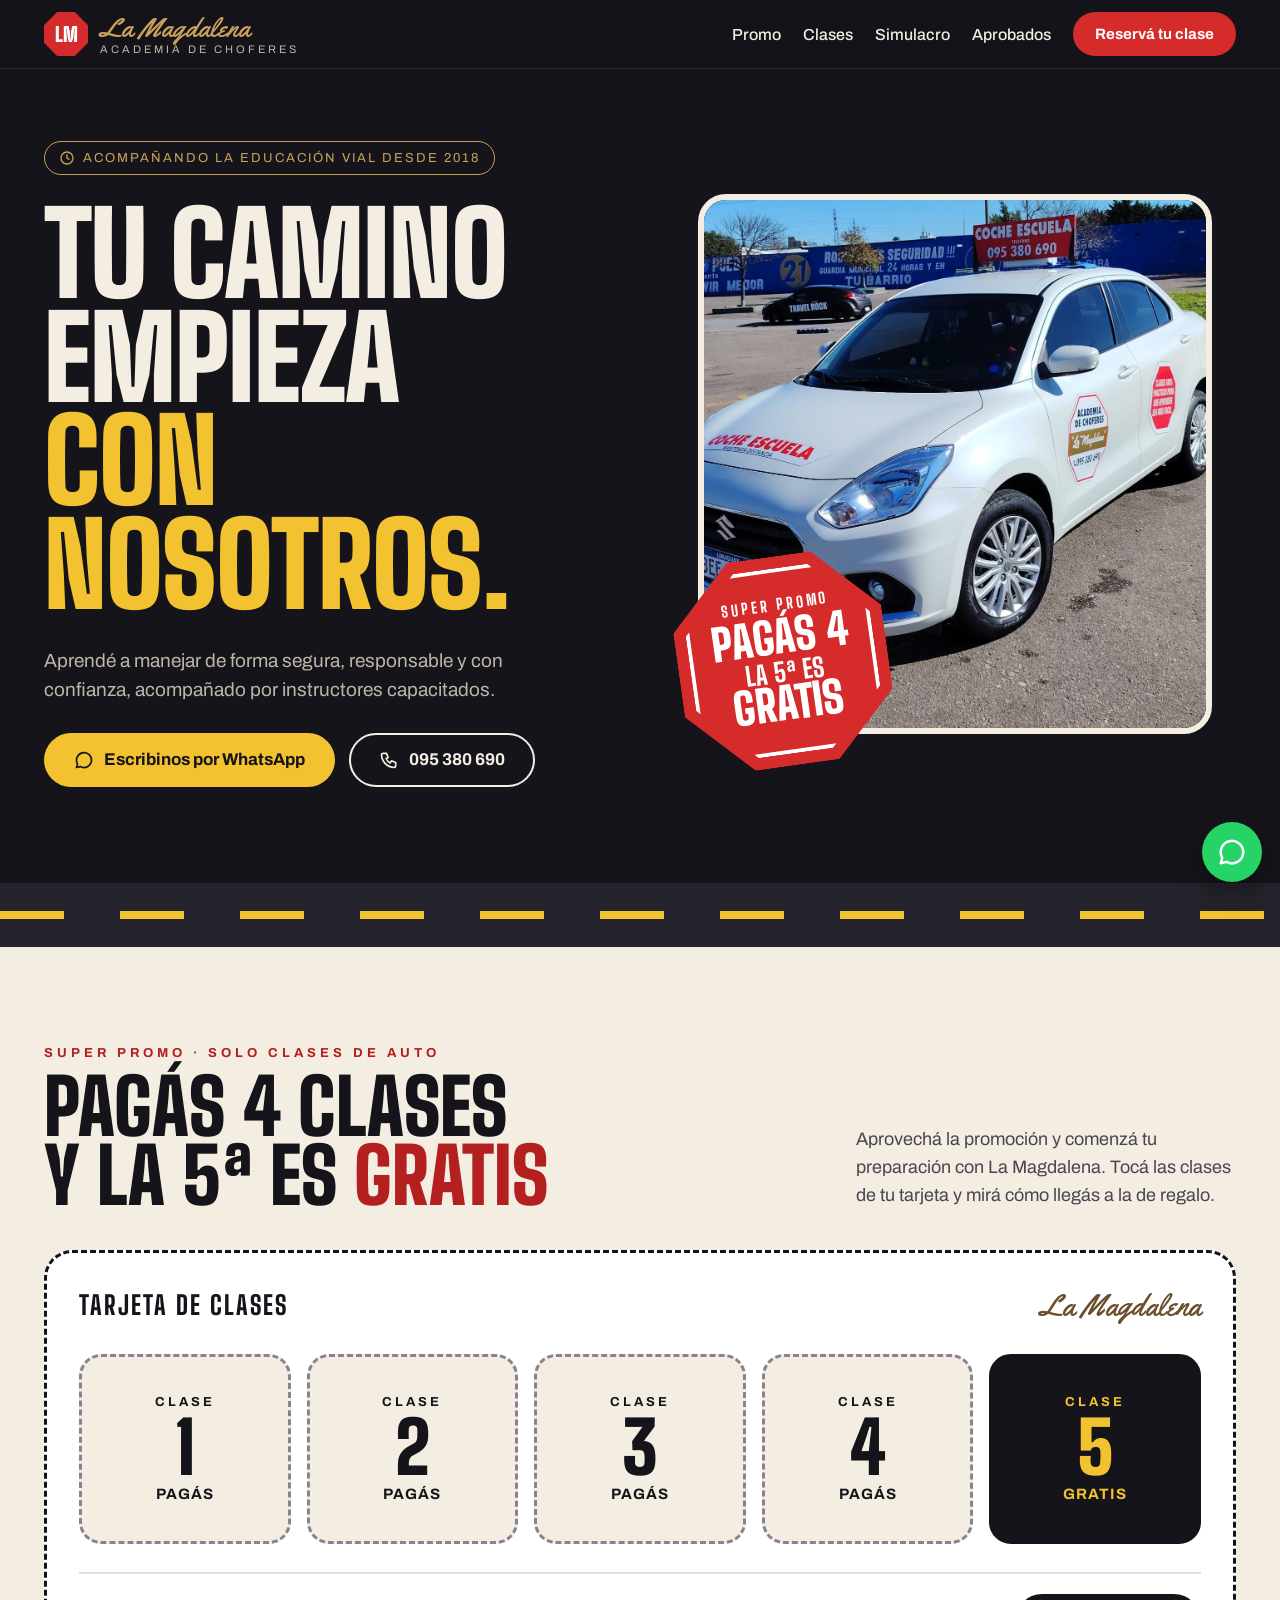
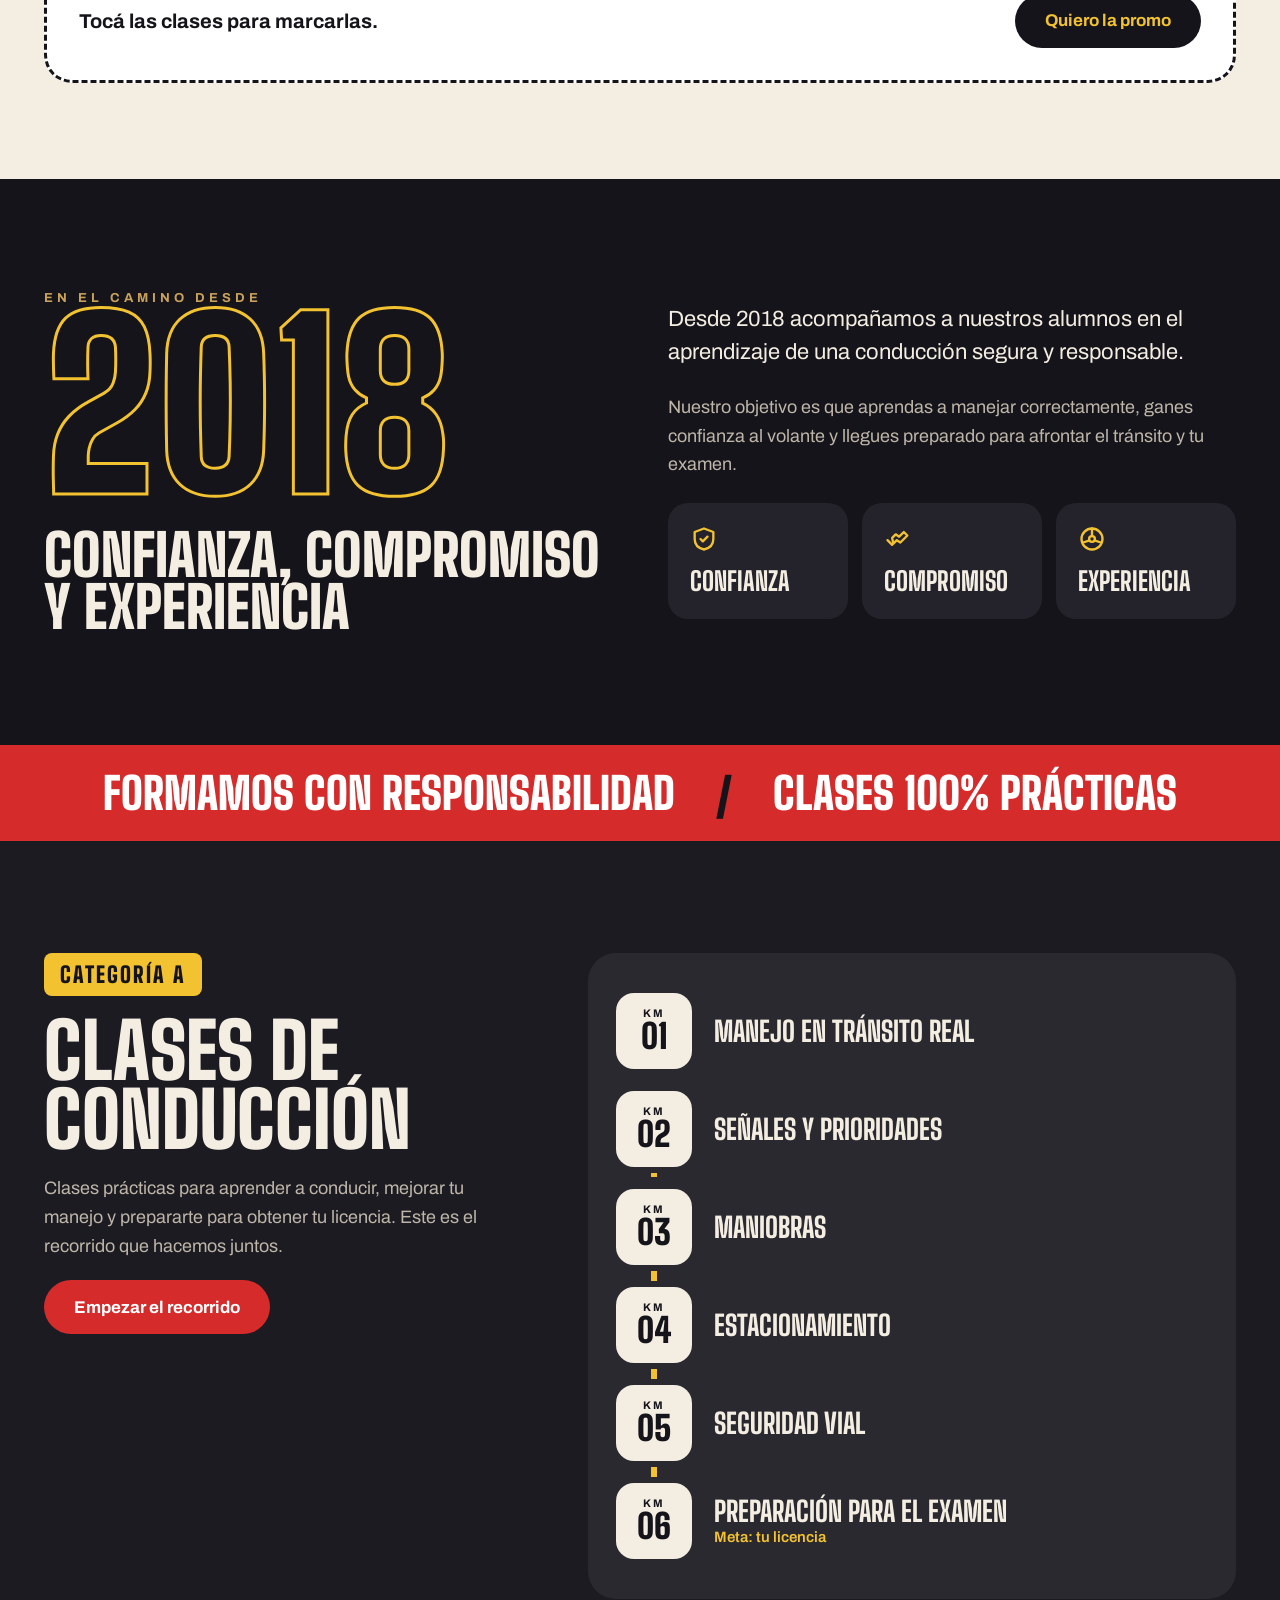
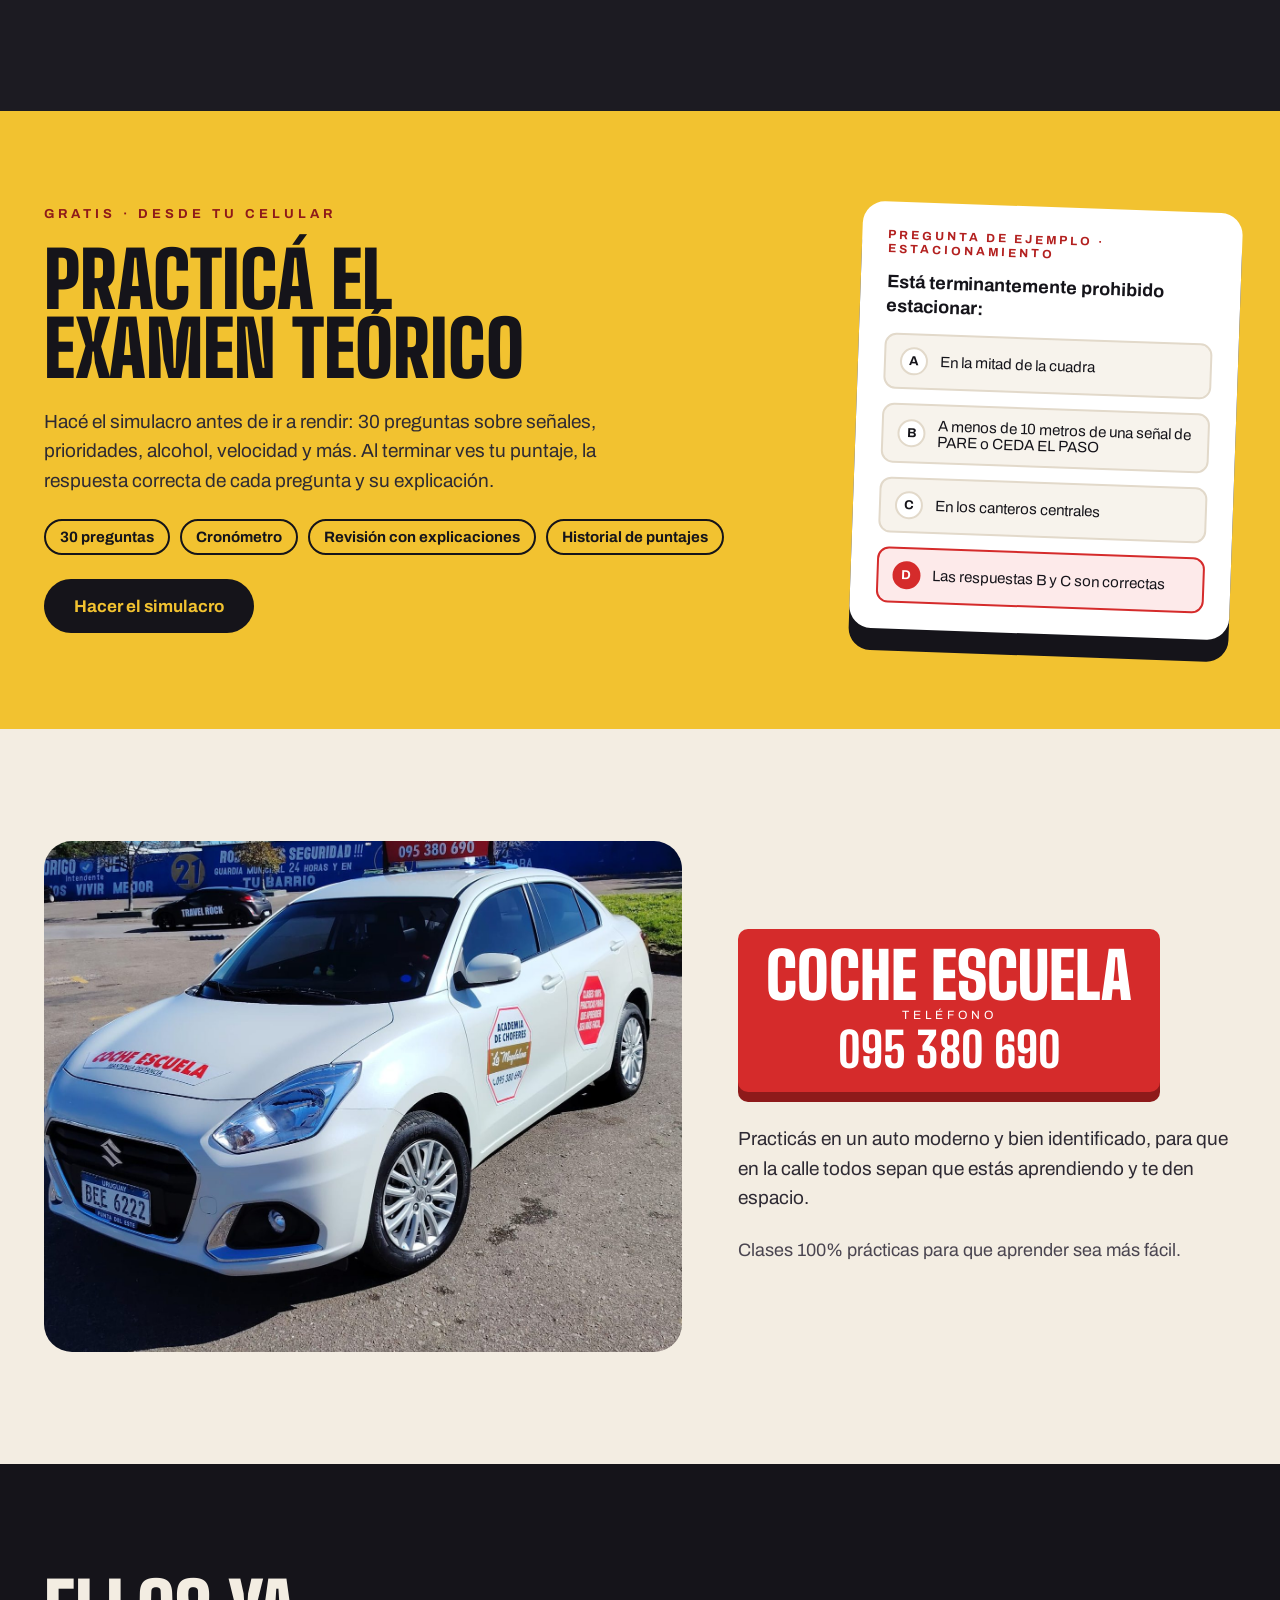
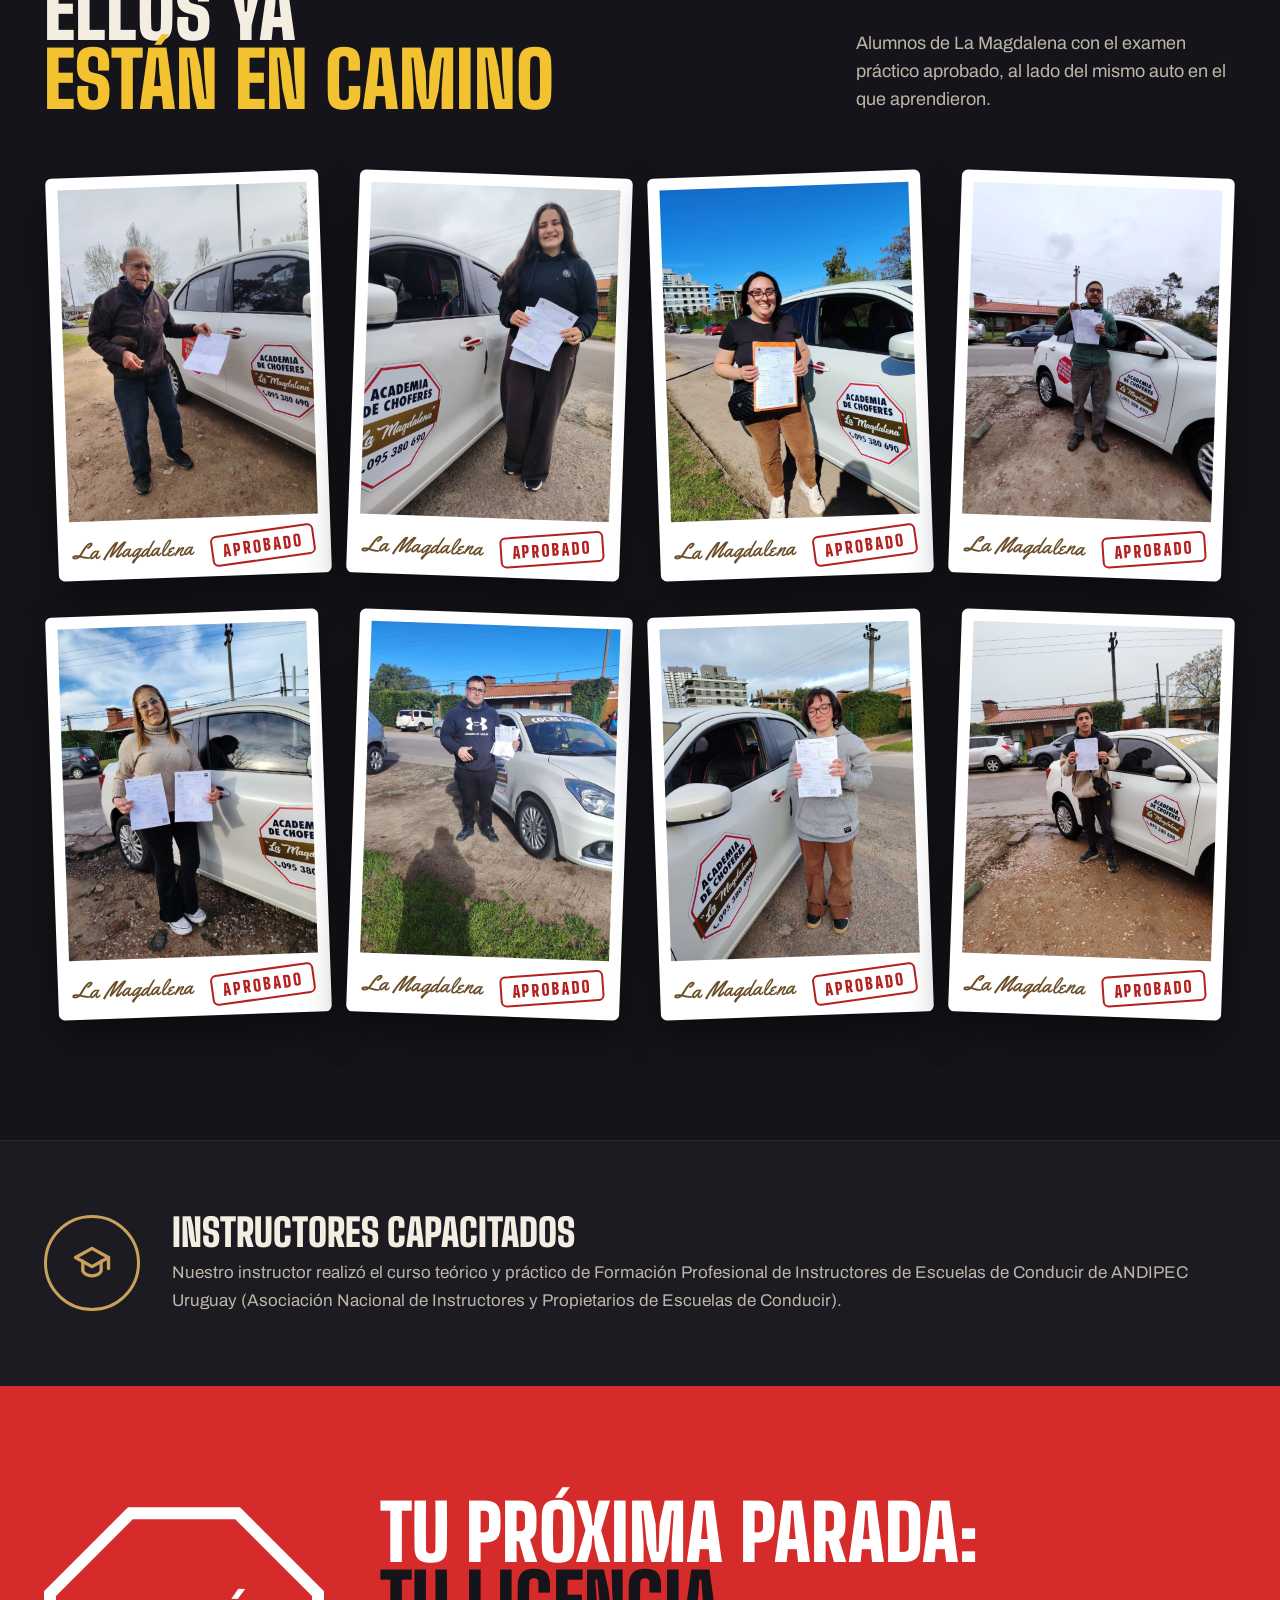
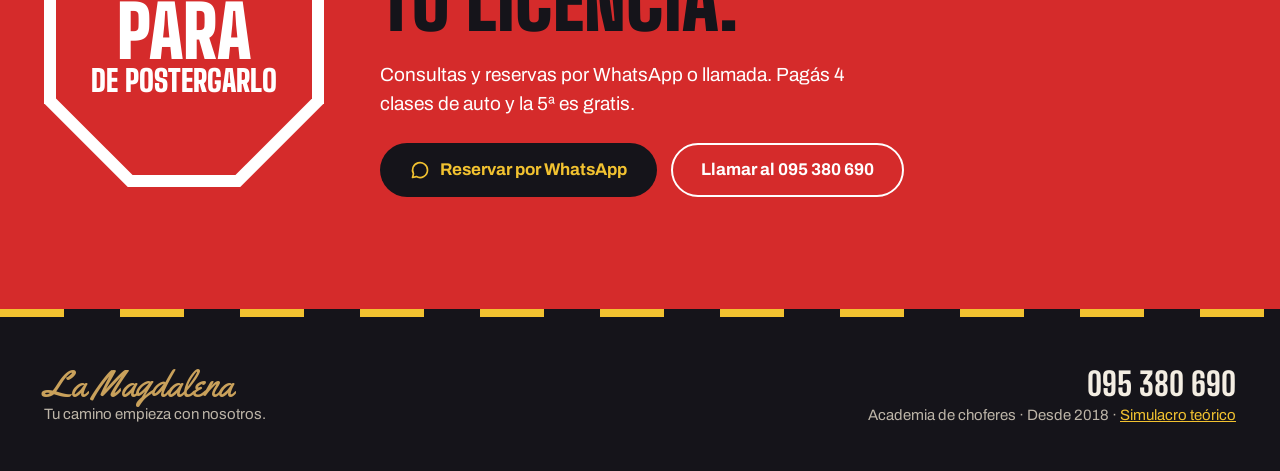
==== index.html @ 5e535779 "Add files via upload" ====
<!DOCTYPE html>
<html lang="es">
<head>
<meta charset="UTF-8">
<meta name="viewport" content="width=device-width, initial-scale=1.0">
<title>La Magdalena · Academia de Choferes | Tu camino empieza con nosotros</title>
<meta name="description" content="Academia de Choferes La Magdalena. Clases de conducción Categoría A desde 2018. Promo: pagás 4 clases y la 5ª es gratis. Simulacro de examen teórico gratis. Tel. 095 380 690.">
<link rel="icon" type="image/png" href="assets/images/icono.png">
<link rel="preconnect" href="https://fonts.googleapis.com">
<link rel="preconnect" href="https://fonts.gstatic.com" crossorigin>
<link href="https://fonts.googleapis.com/css2?family=Big+Shoulders+Display:wght@700;800;900&family=Archivo:wght@400;500;600;700&family=Yellowtail&display=swap" rel="stylesheet">
<link rel="stylesheet" href="styles.css">
</head>
<body>

<header class="nav">
  <div class="contenedor">
    <a href="#inicio" class="marca"><span class="octo">LM</span><span class="marca-texto"><span class="script">La Magdalena</span><small>Academia de choferes</small></span></a>
    <nav class="nav-links" aria-label="Principal">
      <a href="#promo">Promo</a>
      <a href="#clases">Clases</a>
      <a href="#simulacro">Simulacro</a>
      <a href="#aprobados">Aprobados</a>
      <a href="https://wa.me/59895380690" class="btn btn-rojo">Reservá tu clase</a>
    </nav>
  </div>
</header>

<main>
  <section id="inicio" class="hero">
    <div class="contenedor">
      <div class="hero-texto">
        <span class="pill"><svg width="16" height="16" viewBox="0 0 24 24" fill="none" stroke="currentColor" stroke-width="2" stroke-linecap="round" aria-hidden="true"><circle cx="12" cy="12" r="9"/><path d="M12 7v5l3 2"/></svg>Acompañando la educación vial desde 2018</span>
        <h1 class="display">Tu camino<br>empieza<br><span>con nosotros.</span></h1>
        <p>Aprendé a manejar de forma segura, responsable y con confianza, acompañado por instructores capacitados.</p>
        <div class="botones">
          <a href="https://wa.me/59895380690" class="btn btn-amarillo"><svg viewBox="0 0 24 24" fill="none" stroke="currentColor" stroke-width="2" stroke-linecap="round" stroke-linejoin="round" aria-hidden="true"><path d="M21 12a9 9 0 0 1-13.4 7.9L3 21l1.2-4.4A9 9 0 1 1 21 12z"/></svg>Escribinos por WhatsApp</a>
          <a href="tel:+59895380690" class="btn btn-borde"><svg viewBox="0 0 24 24" fill="none" stroke="currentColor" stroke-width="2" stroke-linecap="round" stroke-linejoin="round" aria-hidden="true"><path d="M5 4h4l2 5-2.5 1.5a11 11 0 0 0 5 5L15 13l5 2v4a2 2 0 0 1-2 2A16 16 0 0 1 3 6a2 2 0 0 1 2-2"/></svg>095 380 690</a>
        </div>
      </div>
      <div class="hero-foto">
        <img src="assets/images/coche-escuela.jpg" alt="Coche escuela de La Magdalena">
        <div class="sello-promo" aria-label="Super promo: pagás 4 clases y la 5ª es gratis"><div><span class="s1">Super promo</span><span class="s2">Pagás 4</span><span class="s3">la 5ª es</span><span class="s4">gratis</span></div></div>
      </div>
    </div>
    <div class="hero-ruta"><div class="ruta-linea"></div></div>
  </section>

  <section id="promo" class="promo">
    <div class="contenedor">
      <div class="cabecera">
        <div><span class="etiqueta">Super promo · solo clases de auto</span><h2 class="display">Pagás 4 clases<br>y la 5ª es <span>gratis</span></h2></div>
        <p>Aprovechá la promoción y comenzá tu preparación con La Magdalena. Tocá las clases de tu tarjeta y mirá cómo llegás a la de regalo.</p>
      </div>
      <div class="tarjeta-clases">
        <div class="tarjeta-top"><span class="t">Tarjeta de clases</span><span class="script">La Magdalena</span></div>
        <div class="slots">
          <button type="button" class="slot" data-n="1" aria-pressed="false" aria-label="Clase 1">
            <span class="check"><svg width="18" height="18" viewBox="0 0 24 24" fill="none" stroke="currentColor" stroke-width="3" stroke-linecap="round" stroke-linejoin="round" aria-hidden="true"><path d="M5 12l5 5L20 7"/></svg></span><span class="c">Clase</span><span class="n">1</span><span class="l">Pagás</span>
          </button>
          <button type="button" class="slot" data-n="2" aria-pressed="false" aria-label="Clase 2">
            <span class="check"><svg width="18" height="18" viewBox="0 0 24 24" fill="none" stroke="currentColor" stroke-width="3" stroke-linecap="round" stroke-linejoin="round" aria-hidden="true"><path d="M5 12l5 5L20 7"/></svg></span><span class="c">Clase</span><span class="n">2</span><span class="l">Pagás</span>
          </button>
          <button type="button" class="slot" data-n="3" aria-pressed="false" aria-label="Clase 3">
            <span class="check"><svg width="18" height="18" viewBox="0 0 24 24" fill="none" stroke="currentColor" stroke-width="3" stroke-linecap="round" stroke-linejoin="round" aria-hidden="true"><path d="M5 12l5 5L20 7"/></svg></span><span class="c">Clase</span><span class="n">3</span><span class="l">Pagás</span>
          </button>
          <button type="button" class="slot" data-n="4" aria-pressed="false" aria-label="Clase 4">
            <span class="check"><svg width="18" height="18" viewBox="0 0 24 24" fill="none" stroke="currentColor" stroke-width="3" stroke-linecap="round" stroke-linejoin="round" aria-hidden="true"><path d="M5 12l5 5L20 7"/></svg></span><span class="c">Clase</span><span class="n">4</span><span class="l">Pagás</span>
          </button>
          <button type="button" class="slot gratis" data-n="5" aria-pressed="false" aria-label="Clase 5 gratis">
            <span class="check"><svg width="18" height="18" viewBox="0 0 24 24" fill="none" stroke="currentColor" stroke-width="3" stroke-linecap="round" stroke-linejoin="round" aria-hidden="true"><path d="M5 12l5 5L20 7"/></svg></span><span class="c">Clase</span><span class="n">5</span><span class="l">Gratis</span>
          </button>
        </div>
        <div class="tarjeta-pie">
          <span id="msg-promo" aria-live="polite">Tocá las clases para marcarlas.</span>
          <a href="https://wa.me/59895380690?text=Hola%2C%20quiero%20la%20promo%20de%20clases%20de%20auto%20(pag%C3%A1s%204%20y%20la%205%C2%AA%20es%20gratis)" class="btn btn-negro">Quiero la promo</a>
        </div>
      </div>
    </div>
  </section>

  <section class="seccion confianza">
    <div class="contenedor">
      <div class="col" style="gap:8px">
        <span class="etiqueta">En el camino desde</span>
        <span class="anio">2018</span>
        <h2 class="display" style="margin-top:24px">Confianza, compromiso<br>y experiencia</h2>
      </div>
      <div class="col" style="padding-top:12px">
        <p class="lead">Desde 2018 acompañamos a nuestros alumnos en el aprendizaje de una conducción segura y responsable.</p>
        <p class="suave">Nuestro objetivo es que aprendas a manejar correctamente, ganes confianza al volante y llegues preparado para afrontar el tránsito y tu examen.</p>
        <div class="pilares">
          <div class="pilar"><svg width="28" height="28" viewBox="0 0 24 24" fill="none" stroke="#F2C230" stroke-width="2" stroke-linecap="round" stroke-linejoin="round" aria-hidden="true"><path d="M12 3l8 3v6c0 5-3.5 8-8 9-4.5-1-8-4-8-9V6z"/><path d="M9 12l2 2 4-4"/></svg><span>Confianza</span></div>
          <div class="pilar"><svg width="28" height="28" viewBox="0 0 24 24" fill="none" stroke="#F2C230" stroke-width="2" stroke-linecap="round" stroke-linejoin="round" aria-hidden="true"><path d="M7 11l3-3 3 2 4-4 3 3-6 6-3-2-3 3z"/><path d="M3 13l4 4"/></svg><span>Compromiso</span></div>
          <div class="pilar"><svg width="28" height="28" viewBox="0 0 24 24" fill="none" stroke="#F2C230" stroke-width="2" stroke-linecap="round" stroke-linejoin="round" aria-hidden="true"><circle cx="12" cy="12" r="9"/><circle cx="12" cy="12" r="2.5"/><path d="M12 3v6.5M4.5 15l5.3-1.8M19.5 15l-5.3-1.8"/></svg><span>Experiencia</span></div>
        </div>
      </div>
    </div>
  </section>

  <div class="banda"><span>Formamos con responsabilidad</span><i>/</i><span>Clases 100% prácticas</span></div>

  <section id="clases" class="seccion clases">
    <div class="contenedor">
      <div class="col" style="flex-basis:360px;gap:20px">
        <span class="cat">CATEGORÍA A</span>
        <h2 class="display">Clases de<br>conducción</h2>
        <p class="suave" style="max-width:440px">Clases prácticas para aprender a conducir, mejorar tu manejo y prepararte para obtener tu licencia. Este es el recorrido que hacemos juntos.</p>
        <a href="https://wa.me/59895380690" class="btn btn-rojo" style="align-self:flex-start">Empezar el recorrido</a>
      </div>
      <div class="recorrido">
        <ol>
            <li><span class="km"><small>KM</small><b>01</b></span><div><span class="t">Manejo en tránsito real</span></div></li>
            <li><span class="km"><small>KM</small><b>02</b></span><div><span class="t">Señales y prioridades</span></div></li>
            <li><span class="km"><small>KM</small><b>03</b></span><div><span class="t">Maniobras</span></div></li>
            <li><span class="km"><small>KM</small><b>04</b></span><div><span class="t">Estacionamiento</span></div></li>
            <li><span class="km"><small>KM</small><b>05</b></span><div><span class="t">Seguridad vial</span></div></li>
            <li><span class="km"><small>KM</small><b>06</b></span><div><span class="t">Preparación para el examen</span><span class="meta">Meta: tu licencia</span></div></li>
        </ol>
      </div>
    </div>
  </section>

  <section id="simulacro" class="simu">
    <div class="contenedor">
      <div class="col" style="flex-basis:460px">
        <span class="etiqueta" style="color:#8E1A1A">Gratis · desde tu celular</span>
        <h2 class="display">Practicá el<br>examen teórico</h2>
        <p>Hacé el simulacro antes de ir a rendir: 30 preguntas sobre señales, prioridades, alcohol, velocidad y más. Al terminar ves tu puntaje, la respuesta correcta de cada pregunta y su explicación.</p>
        <ul class="simu-lista"><li>30 preguntas</li><li>Cronómetro</li><li>Revisión con explicaciones</li><li>Historial de puntajes</li></ul>
        <div class="botones"><a href="simulacro.html" class="btn btn-negro">Hacer el simulacro</a></div>
      </div>
      <div class="hoja" aria-hidden="true">
        <span class="q">Pregunta de ejemplo · Estacionamiento</span>
        <span class="p">Está terminantemente prohibido estacionar:</span>
        <span class="op"><b>A</b>En la mitad de la cuadra</span>
        <span class="op"><b>B</b>A menos de 10 metros de una señal de PARE o CEDA EL PASO</span>
        <span class="op"><b>C</b>En los canteros centrales</span>
        <span class="op ok"><b>D</b>Las respuestas B y C son correctas</span>
      </div>
    </div>
  </section>

  <section id="coche" class="seccion coche">
    <div class="contenedor">
      <div class="coche-foto"><img src="assets/images/coche-escuela.jpg" alt="Coche escuela blanco con los carteles de La Magdalena" loading="lazy"></div>
      <div class="col">
        <div class="cartel"><b>COCHE ESCUELA</b><small>Teléfono</small><span>095 380 690</span></div>
        <p style="margin-top:8px">Practicás en un auto moderno y bien identificado, para que en la calle todos sepan que estás aprendiendo y te den espacio.</p>
        <p style="font-size:18px;color:#4A4550">Clases 100% prácticas para que aprender sea más fácil.</p>
      </div>
    </div>
  </section>

  <section id="aprobados" class="seccion aprobados">
    <div class="contenedor">
      <div class="cabecera">
        <h2 class="display">Ellos ya<br><span>están en camino</span></h2>
        <p class="suave" style="max-width:380px">Alumnos de La Magdalena con el examen práctico aprobado, al lado del mismo auto en el que aprendieron.</p>
      </div>
      <div class="polaroids">
          <figure><img src="assets/images/aprobados/alumno-1.jpg" alt="Alumno de La Magdalena con su examen práctico aprobado" loading="lazy"><figcaption><span class="script">La Magdalena</span><span class="apr">APROBADO</span></figcaption></figure>
          <figure><img src="assets/images/aprobados/alumno-2.jpg" alt="Alumno de La Magdalena con su examen práctico aprobado" loading="lazy"><figcaption><span class="script">La Magdalena</span><span class="apr">APROBADO</span></figcaption></figure>
          <figure><img src="assets/images/aprobados/alumno-3.jpg" alt="Alumno de La Magdalena con su examen práctico aprobado" loading="lazy"><figcaption><span class="script">La Magdalena</span><span class="apr">APROBADO</span></figcaption></figure>
          <figure><img src="assets/images/aprobados/alumno-4.jpg" alt="Alumno de La Magdalena con su examen práctico aprobado" loading="lazy"><figcaption><span class="script">La Magdalena</span><span class="apr">APROBADO</span></figcaption></figure>
          <figure><img src="assets/images/aprobados/alumno-5.jpg" alt="Alumno de La Magdalena con su examen práctico aprobado" loading="lazy"><figcaption><span class="script">La Magdalena</span><span class="apr">APROBADO</span></figcaption></figure>
          <figure><img src="assets/images/aprobados/alumno-6.jpg" alt="Alumno de La Magdalena con su examen práctico aprobado" loading="lazy"><figcaption><span class="script">La Magdalena</span><span class="apr">APROBADO</span></figcaption></figure>
          <figure><img src="assets/images/aprobados/alumno-7.jpg" alt="Alumno de La Magdalena con su examen práctico aprobado" loading="lazy"><figcaption><span class="script">La Magdalena</span><span class="apr">APROBADO</span></figcaption></figure>
          <figure><img src="assets/images/aprobados/alumno-8.jpg" alt="Alumno de La Magdalena con su examen práctico aprobado" loading="lazy"><figcaption><span class="script">La Magdalena</span><span class="apr">APROBADO</span></figcaption></figure>
      </div>
    </div>
  </section>

  <section class="formacion">
    <div class="contenedor">
      <span class="medalla"><svg width="44" height="44" viewBox="0 0 24 24" fill="none" stroke="currentColor" stroke-width="1.8" stroke-linecap="round" stroke-linejoin="round" aria-hidden="true"><path d="M3 9l9-5 9 5-9 5z"/><path d="M7 11v5c0 1.5 2.5 3 5 3s5-1.5 5-3v-5"/><path d="M21 9v6"/></svg></span>
      <div class="col"><b>Instructores capacitados</b><p class="suave" style="font-size:17px">Nuestro instructor realizó el curso teórico y práctico de Formación Profesional de Instructores de Escuelas de Conducir de ANDIPEC Uruguay (Asociación Nacional de Instructores y Propietarios de Escuelas de Conducir).</p></div>
    </div>
  </section>

  <section id="contacto" class="seccion cta">
    <div class="contenedor">
      <div class="pare" aria-hidden="true"><div><span class="a">Pará</span><span class="b">de postergarlo</span></div></div>
      <div class="col">
        <h2 class="display">Tu próxima parada:<br><span>tu licencia.</span></h2>
        <p>Consultas y reservas por WhatsApp o llamada. Pagás 4 clases de auto y la 5ª es gratis.</p>
        <div class="botones">
          <a href="https://wa.me/59895380690" class="btn btn-negro"><svg viewBox="0 0 24 24" fill="none" stroke="currentColor" stroke-width="2" stroke-linecap="round" stroke-linejoin="round" aria-hidden="true"><path d="M21 12a9 9 0 0 1-13.4 7.9L3 21l1.2-4.4A9 9 0 1 1 21 12z"/></svg>Reservar por WhatsApp</a>
          <a href="tel:+59895380690" class="btn btn-borde">Llamar al 095 380 690</a>
        </div>
      </div>
    </div>
  </section>
</main>

<footer>
  <div class="ruta-linea"></div>
  <div class="contenedor">
    <div><span class="script">La Magdalena</span><p>Tu camino empieza con nosotros.</p></div>
    <div class="der"><a href="tel:+59895380690" class="tel">095 380 690</a><p>Academia de choferes · Desde 2018 · <a href="simulacro.html">Simulacro teórico</a></p></div>
  </div>
</footer>

<a href="https://wa.me/59895380690" class="wa-flotante" aria-label="Escribinos por WhatsApp"><svg viewBox="0 0 24 24" fill="none" stroke="currentColor" stroke-width="2" stroke-linecap="round" stroke-linejoin="round" aria-hidden="true"><path d="M21 12a9 9 0 0 1-13.4 7.9L3 21l1.2-4.4A9 9 0 1 1 21 12z"/></svg></a>

<script src="script.js"></script>
</body>
</html>
---- styles.css ----
/* ===== La Magdalena · Academia de Choferes ===== */
:root{
  --asfalto:#15141A; --asfalto-2:#1C1B22; --asfalto-3:#24232B; --asfalto-4:#2A2930;
  --crema:#F3EDE2; --texto-suave:#BDB5A8; --texto-oscuro-suave:#4A4550;
  --rojo:#D52B2B; --rojo-osc:#B3201F; --amarillo:#F2C230; --dorado:#C9A15B; --marron:#6B4F2A;
  --display:'Big Shoulders Display','Arial Narrow',sans-serif;
  --cuerpo:'Archivo','Helvetica Neue',Arial,sans-serif;
  --script:'Yellowtail',cursive;
  --octo:polygon(30% 0,70% 0,100% 30%,100% 70%,70% 100%,30% 100%,0 70%,0 30%);
}
*{box-sizing:border-box}
html{scroll-behavior:smooth;scroll-padding-top:84px;overflow-x:hidden}
main,footer,section{overflow-x:clip}
body{margin:0;background:var(--asfalto);color:var(--crema);font-family:var(--cuerpo);overflow-x:hidden}
img{max-width:100%}
a{color:var(--amarillo)}
.contenedor{max-width:1240px;margin:0 auto;padding:0 24px}
.display{font-family:var(--display);font-weight:900;text-transform:uppercase;line-height:.9;margin:0}
.etiqueta{font-size:13px;letter-spacing:4px;text-transform:uppercase;font-weight:700}
.btn{display:inline-flex;align-items:center;gap:10px;min-height:54px;padding:0 28px;border-radius:999px;text-decoration:none;font-weight:700;font-size:17px;border:2px solid transparent;transition:transform .15s ease,filter .15s ease}
.btn:hover{transform:translateY(-2px);filter:brightness(1.05)}
.btn svg{width:20px;height:20px;flex:none}
.btn-amarillo{background:var(--amarillo);color:var(--asfalto)}
.btn-rojo{background:var(--rojo);color:#fff}
.btn-negro{background:var(--asfalto);color:var(--amarillo)}
.btn-borde{border-color:currentColor;color:var(--crema)}
.ruta-linea{height:8px;background:repeating-linear-gradient(90deg,var(--amarillo) 0 64px,transparent 64px 120px)}

/* NAV */
.nav{position:sticky;top:0;z-index:50;background:rgba(21,20,26,.92);backdrop-filter:blur(10px);border-bottom:1px solid #2C2A33}
.nav .contenedor{display:flex;flex-wrap:wrap;align-items:center;justify-content:space-between;gap:12px 16px;padding-top:12px;padding-bottom:12px}
.marca{display:flex;align-items:center;gap:12px;text-decoration:none;color:var(--crema)}
.octo{width:44px;height:44px;background:var(--rojo);clip-path:var(--octo);display:flex;align-items:center;justify-content:center;font-family:var(--display);font-weight:900;font-size:20px;color:#fff}
.marca-texto{display:flex;flex-direction:column;line-height:1}
.marca-texto .script{font-family:var(--script);font-size:28px;color:var(--dorado)}
.marca-texto small{font-size:11px;letter-spacing:3px;text-transform:uppercase;color:var(--texto-suave);margin-top:2px}
.nav-links{display:flex;flex-wrap:wrap;align-items:center;gap:6px 22px;font-weight:500}
.nav-links a{color:var(--crema);text-decoration:none}
.nav-links a:hover{color:var(--amarillo)}
.nav-links .btn{min-height:44px;padding:0 20px;font-size:15px;color:#fff}

/* HERO */
.hero .contenedor{display:flex;flex-wrap:wrap;align-items:center;gap:56px;padding-top:72px;padding-bottom:96px}
.hero-texto{flex:1 1 480px;min-width:0;display:flex;flex-direction:column;gap:28px}
.pill{align-self:flex-start;display:inline-flex;align-items:center;gap:8px;padding:8px 14px;border:1px solid var(--dorado);border-radius:999px;font-size:13px;letter-spacing:2px;text-transform:uppercase;color:var(--dorado)}
.hero h1{font-size:clamp(50px,9vw,132px);letter-spacing:-1px}
.hero h1 span{color:var(--amarillo)}
.hero p{margin:0;max-width:520px;font-size:19px;line-height:1.55;color:var(--texto-suave)}
.botones{display:flex;flex-wrap:wrap;gap:14px}
.hero-foto{flex:1 1 420px;min-width:0;position:relative;padding:24px 24px 24px 0}
.hero-foto img{display:block;width:100%;aspect-ratio:4/4.2;object-fit:cover;object-position:50% 60%;border-radius:28px;border:6px solid var(--crema)}
.sello-promo{position:absolute;left:-20px;bottom:-8px;width:210px;height:210px;background:var(--rojo);clip-path:var(--octo);display:flex;align-items:center;justify-content:center;transform:rotate(-8deg)}
.sello-promo div{width:186px;height:186px;border:4px solid #fff;clip-path:var(--octo);display:flex;flex-direction:column;align-items:center;justify-content:center;text-align:center;color:#fff;font-family:var(--display);text-transform:uppercase;line-height:.9}
.sello-promo .s1{font-size:15px;font-weight:800;letter-spacing:3px}
.sello-promo .s2{font-size:44px;font-weight:900;margin-top:6px}
.sello-promo .s3{font-size:26px;font-weight:800;margin-top:4px}
.sello-promo .s4{font-size:44px;font-weight:900}
.hero-ruta{height:64px;background:var(--asfalto-3);display:flex;align-items:center}
.hero-ruta .ruta-linea{width:100%}

/* PROMO */
.promo{background:var(--crema);color:var(--asfalto)}
.promo .contenedor{padding-top:96px;padding-bottom:96px;display:flex;flex-direction:column;gap:40px}
.cabecera{display:flex;flex-wrap:wrap;align-items:flex-end;justify-content:space-between;gap:24px}
.cabecera p{margin:0;max-width:380px;font-size:18px;line-height:1.55}
.promo .etiqueta,.promo h2 span{color:var(--rojo-osc)}
.promo h2{font-size:clamp(48px,6vw,88px);margin-top:12px}
.promo .cabecera p{color:var(--texto-oscuro-suave)}
.tarjeta-clases{background:#fff;border:3px dashed var(--asfalto);border-radius:28px;padding:32px;display:flex;flex-direction:column;gap:28px}
.tarjeta-top{display:flex;flex-wrap:wrap;align-items:center;justify-content:space-between;gap:12px}
.tarjeta-top .t{font-family:var(--display);font-weight:800;font-size:26px;letter-spacing:2px;text-transform:uppercase}
.tarjeta-top .script{font-family:var(--script);font-size:30px;color:var(--marron)}
.slots{display:grid;grid-template-columns:repeat(auto-fit,minmax(150px,1fr));gap:16px}
.slot{position:relative;min-height:190px;border-radius:22px;display:flex;flex-direction:column;align-items:center;justify-content:center;gap:6px;cursor:pointer;font-family:inherit;color:var(--asfalto);background:var(--crema);border:3px dashed #8A8290;transition:transform .16s ease,background .16s ease}
.slot .c{font-size:13px;letter-spacing:3px;text-transform:uppercase;font-weight:700}
.slot .n{font-family:var(--display);font-size:72px;font-weight:900;line-height:.9}
.slot .l{font-size:15px;font-weight:700;letter-spacing:1px;text-transform:uppercase}
.slot .check{position:absolute;top:12px;right:12px;width:32px;height:32px;border-radius:999px;background:var(--asfalto);color:var(--amarillo);display:none;align-items:center;justify-content:center}
.slot.on{background:var(--amarillo);border:3px solid var(--asfalto)}
.slot.on .check{display:flex}
.slot.gratis{background:var(--asfalto);color:var(--amarillo);border:3px solid var(--asfalto)}
.slot.gratis.on{background:var(--dorado);color:var(--asfalto);transform:rotate(-3deg) scale(1.04)}
.slot:focus-visible{outline:4px solid var(--rojo);outline-offset:3px}
.tarjeta-pie{display:flex;flex-wrap:wrap;align-items:center;justify-content:space-between;gap:16px;padding-top:20px;border-top:2px solid #E6DED0}
.tarjeta-pie span{font-size:20px;font-weight:700}

/* CONFIANZA */
.seccion .contenedor{padding-top:112px;padding-bottom:112px}
.confianza .contenedor{display:flex;flex-wrap:wrap;gap:56px;align-items:flex-start}
.col{flex:1 1 420px;min-width:0;display:flex;flex-direction:column;gap:24px}
.anio{font-family:var(--display);font-weight:900;font-size:clamp(120px,18vw,260px);line-height:.8;color:transparent;-webkit-text-stroke:3px var(--amarillo)}
.confianza .etiqueta{color:var(--dorado)}
.confianza h2{font-size:clamp(40px,4.5vw,64px)}
.lead{margin:0;font-size:22px;line-height:1.5}
.suave{margin:0;font-size:18px;line-height:1.6;color:var(--texto-suave)}
.pilares{display:grid;grid-template-columns:repeat(auto-fit,minmax(150px,1fr));gap:14px}
.pilar{background:var(--asfalto-3);border-radius:20px;padding:22px;display:flex;flex-direction:column;gap:12px}
.pilar span{font-family:var(--display);font-weight:800;font-size:26px;text-transform:uppercase}
.banda{background:var(--rojo);color:#fff;padding:22px 24px;display:flex;flex-wrap:wrap;justify-content:center;gap:12px 40px;font-family:var(--display);font-weight:900;font-size:clamp(28px,3.5vw,44px);text-transform:uppercase}
.banda i{font-style:normal;color:var(--asfalto)}

/* CLASES */
.clases{background:var(--asfalto-2)}
.clases .contenedor{display:flex;flex-wrap:wrap;gap:56px}
.cat{align-self:flex-start;padding:8px 16px;background:var(--amarillo);color:var(--asfalto);border-radius:8px;font-family:var(--display);font-weight:900;font-size:22px;letter-spacing:2px}
.clases h2{font-size:clamp(48px,6vw,84px)}
.recorrido{flex:1 1 520px;min-width:0;position:relative;background:var(--asfalto-4);border-radius:28px;padding:40px 28px}
.recorrido::before{content:"";position:absolute;left:63px;top:40px;bottom:40px;width:6px;background:repeating-linear-gradient(180deg,var(--amarillo) 0 28px,transparent 28px 52px)}
.recorrido ol{list-style:none;margin:0;padding:0;position:relative;display:flex;flex-direction:column;gap:22px}
.recorrido li{display:flex;align-items:center;gap:22px}
.km{flex:0 0 76px;height:76px;border-radius:18px;background:var(--crema);color:var(--asfalto);display:flex;flex-direction:column;align-items:center;justify-content:center;box-shadow:0 0 0 6px var(--asfalto-4);line-height:1}
.km small{font-size:11px;font-weight:700;letter-spacing:2px}
.km b{font-family:var(--display);font-weight:900;font-size:34px}
.recorrido .t{font-family:var(--display);font-weight:800;font-size:28px;text-transform:uppercase;line-height:1}
.recorrido .meta{display:block;font-size:15px;color:var(--amarillo);font-weight:600;margin-top:4px}

/* SIMULACRO */
.simu{background:var(--amarillo);color:var(--asfalto);position:relative;overflow:hidden}
.simu .contenedor{display:flex;flex-wrap:wrap;align-items:center;gap:48px;padding-top:96px;padding-bottom:96px}
.simu h2{font-size:clamp(48px,6vw,92px)}
.simu p{margin:0;font-size:19px;line-height:1.55;max-width:560px;color:#2E2A33}
.simu-lista{display:flex;flex-wrap:wrap;gap:10px;margin:0;padding:0;list-style:none}
.simu-lista li{padding:8px 14px;border:2px solid var(--asfalto);border-radius:999px;font-weight:700;font-size:15px}
.hoja{flex:0 1 380px;min-width:0;margin:0 auto;background:#fff;border-radius:22px;padding:26px;box-shadow:0 22px 0 var(--asfalto);transform:rotate(2deg);display:flex;flex-direction:column;gap:14px}
.hoja .q{font-size:12px;letter-spacing:3px;font-weight:700;text-transform:uppercase;color:var(--rojo-osc)}
.hoja .p{font-weight:700;font-size:18px;line-height:1.35}
.hoja .op{display:flex;align-items:center;gap:12px;padding:12px 14px;border:2px solid #E2D9CA;border-radius:12px;font-size:15px;background:#F7F3EC}
.hoja .op b{width:28px;height:28px;flex:none;border-radius:999px;border:2px solid #E2D9CA;display:flex;align-items:center;justify-content:center;font-size:13px;background:#fff}
.hoja .op.ok{border-color:var(--rojo);background:#fdeaea}
.hoja .op.ok b{background:var(--rojo);border-color:var(--rojo);color:#fff}

/* COCHE */
.coche{background:var(--crema);color:var(--asfalto)}
.coche .contenedor{display:flex;flex-wrap:wrap-reverse;gap:56px;align-items:center}
.coche-foto{flex:1 1 520px;min-width:0}
.coche-foto img{display:block;width:100%;aspect-ratio:5/4;object-fit:cover;object-position:30% 70%;border-radius:28px}
.coche .col{flex-basis:380px;align-items:flex-start}
.cartel{background:var(--rojo);color:#fff;border-radius:10px;padding:18px 28px;text-align:center;box-shadow:0 10px 0 #8E1A1A;display:flex;flex-direction:column;gap:4px}
.cartel b{font-family:var(--display);font-weight:900;font-size:clamp(40px,5vw,64px);line-height:.9}
.cartel small{font-size:12px;letter-spacing:4px;text-transform:uppercase}
.cartel span{font-family:var(--display);font-weight:800;font-size:clamp(32px,4vw,48px);line-height:1}
.coche .col p{margin:0;font-size:19px;line-height:1.55;color:#2E2A33}

/* APROBADOS */
.aprobados .contenedor{display:flex;flex-direction:column;gap:48px}
.aprobados h2{font-size:clamp(48px,6vw,88px)}
.aprobados h2 span{color:var(--amarillo)}
.polaroids{display:grid;grid-template-columns:repeat(auto-fill,minmax(230px,1fr));gap:36px 28px;padding:12px 8px}
.polaroids figure{margin:0;background:#fff;padding:12px 12px 10px;border-radius:6px;box-shadow:0 18px 40px rgba(0,0,0,.45);transition:transform .2s ease}
.polaroids figure:nth-child(odd){transform:rotate(-2deg)}
.polaroids figure:nth-child(even){transform:rotate(2deg)}
.polaroids figure:hover{transform:rotate(0) scale(1.03)}
.polaroids img{display:block;width:100%;aspect-ratio:3/4;object-fit:cover;object-position:50% 40%}
.polaroids figcaption{display:flex;align-items:center;justify-content:space-between;padding:14px 4px 4px}
.polaroids .script{font-family:var(--script);font-size:22px;color:var(--marron)}
.polaroids .apr{padding:4px 10px;border:2px solid var(--rojo-osc);color:var(--rojo-osc);border-radius:6px;font-family:var(--display);font-weight:900;font-size:16px;letter-spacing:2px;transform:rotate(-6deg)}

/* FORMACION */
.formacion{background:var(--asfalto-2);border-top:1px solid #2C2A33}
.formacion .contenedor{display:flex;flex-wrap:wrap;align-items:center;gap:32px;padding-top:72px;padding-bottom:72px}
.medalla{flex:none;width:96px;height:96px;border-radius:999px;border:3px solid var(--dorado);display:flex;align-items:center;justify-content:center;color:var(--dorado)}
.formacion .col{flex-basis:480px;gap:8px}
.formacion b{font-family:var(--display);font-weight:900;font-size:clamp(28px,3vw,40px);text-transform:uppercase;line-height:1}

/* CTA */
.cta{background:var(--rojo);color:#fff}
.cta .contenedor{display:flex;flex-wrap:wrap;align-items:center;gap:56px}
.pare{flex:none;width:280px;height:280px;margin:0 auto;background:#fff;clip-path:var(--octo);display:flex;align-items:center;justify-content:center}
.pare div{width:256px;height:256px;background:var(--rojo);clip-path:var(--octo);display:flex;flex-direction:column;align-items:center;justify-content:center;font-family:var(--display);font-weight:900;text-transform:uppercase;line-height:.85;text-align:center}
.pare .a{font-size:72px}.pare .b{font-size:30px;margin-top:6px}
.cta .col{flex-basis:460px}
.cta h2{font-size:clamp(48px,6vw,92px)}
.cta h2 span{color:var(--asfalto)}
.cta p{margin:0;font-size:19px;line-height:1.55;max-width:520px}
.cta .btn-borde{color:#fff}

/* FOOTER */
footer .contenedor{display:flex;flex-wrap:wrap;align-items:center;justify-content:space-between;gap:20px;padding-top:48px;padding-bottom:48px}
footer .script{font-family:var(--script);font-size:36px;color:var(--dorado);line-height:1}
footer p{margin:4px 0 0;font-size:15px;color:var(--texto-suave)}
footer .tel{font-family:var(--display);font-weight:800;font-size:32px;color:var(--crema);text-decoration:none}
footer .der{text-align:right}

/* Botón flotante WhatsApp */
.wa-flotante{position:fixed;right:18px;bottom:18px;z-index:60;width:60px;height:60px;border-radius:999px;background:#25D366;color:#fff;display:flex;align-items:center;justify-content:center;box-shadow:0 10px 24px rgba(0,0,0,.35)}
.wa-flotante svg{width:30px;height:30px}

@media (max-width:640px){
  .nav-links{width:100%;justify-content:space-between;font-size:14px;gap:6px 14px}
  .sello-promo{left:-6px;width:170px;height:170px}
  .sello-promo div{width:150px;height:150px}
  .sello-promo .s2,.sello-promo .s4{font-size:36px}
  .hero-foto{padding-right:0}
  .tarjeta-clases{padding:20px}
  .recorrido::before{left:55px}
  .recorrido{padding:28px 20px}
  footer .der{text-align:left}
}
.recorrido li>div{flex:1 1 auto;min-width:0}
.recorrido .t{overflow-wrap:break-word}
@media (max-width:640px){.recorrido .t{font-size:24px}}
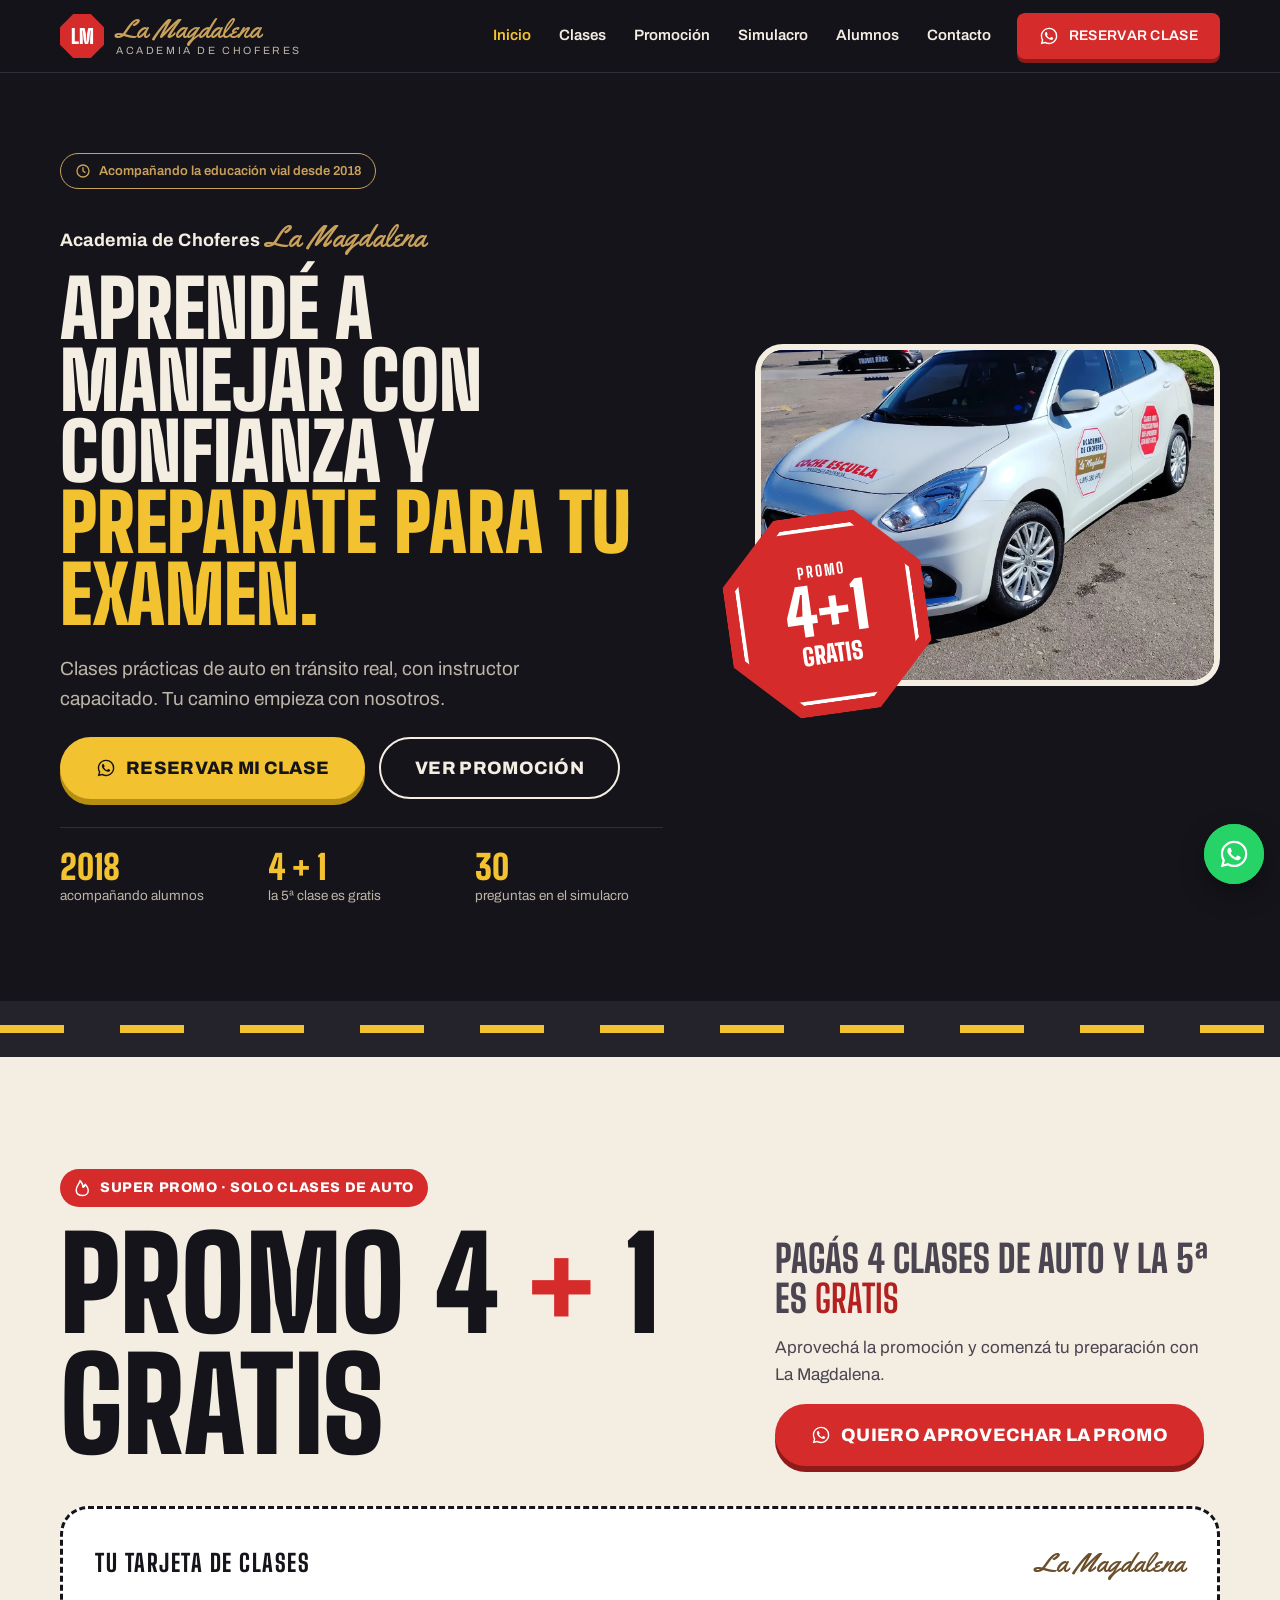
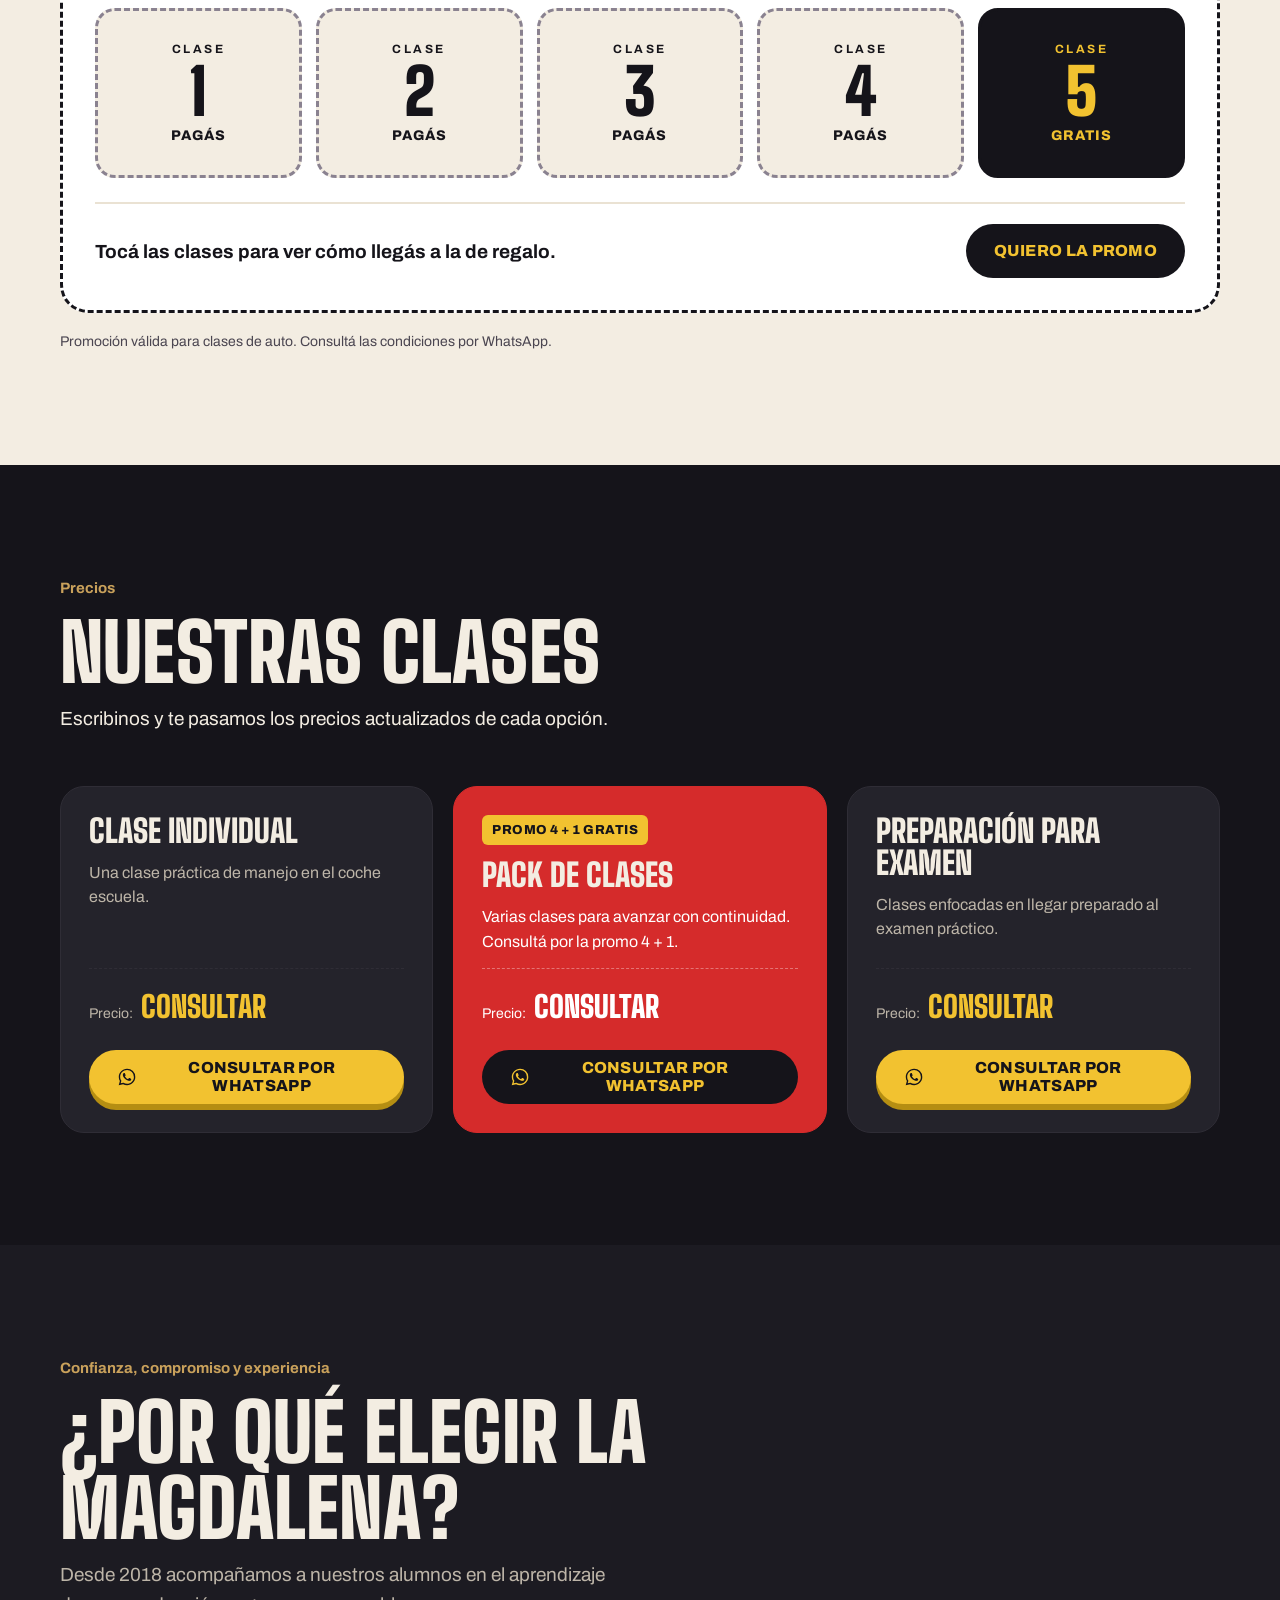
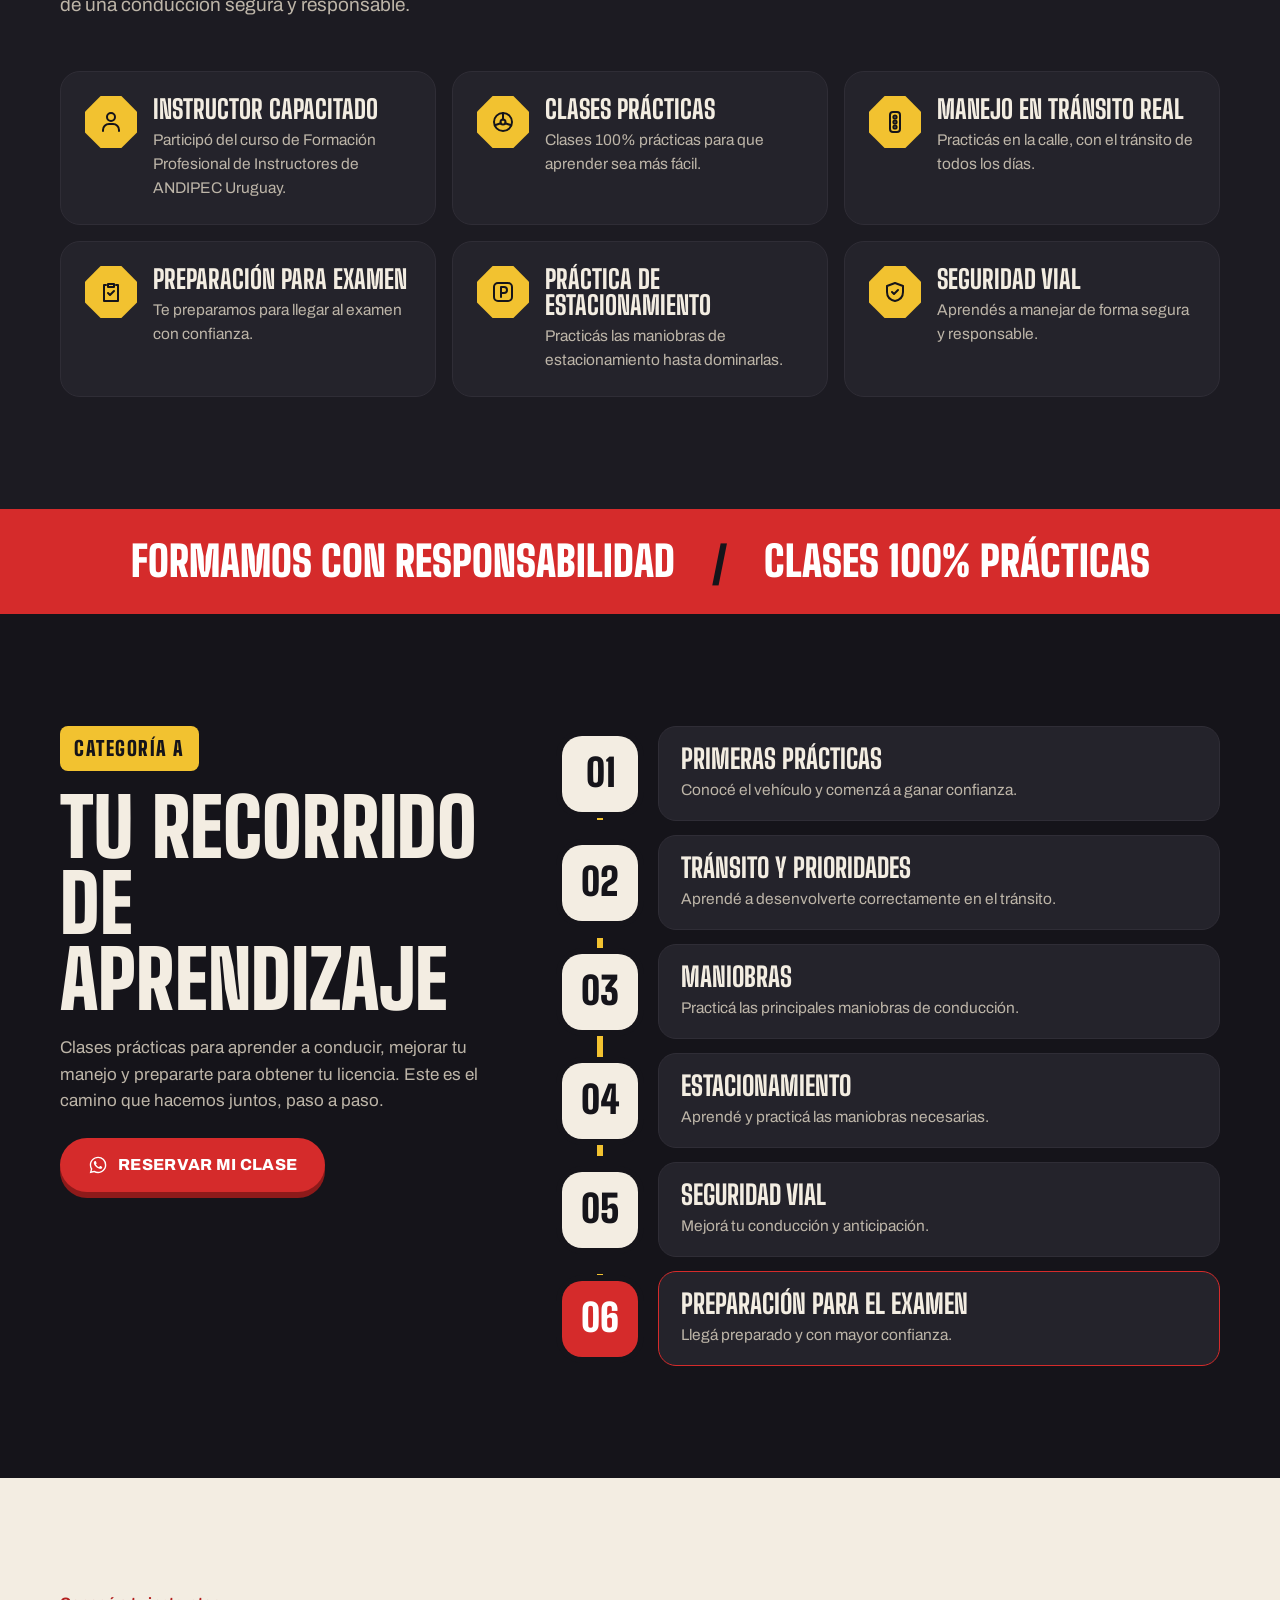
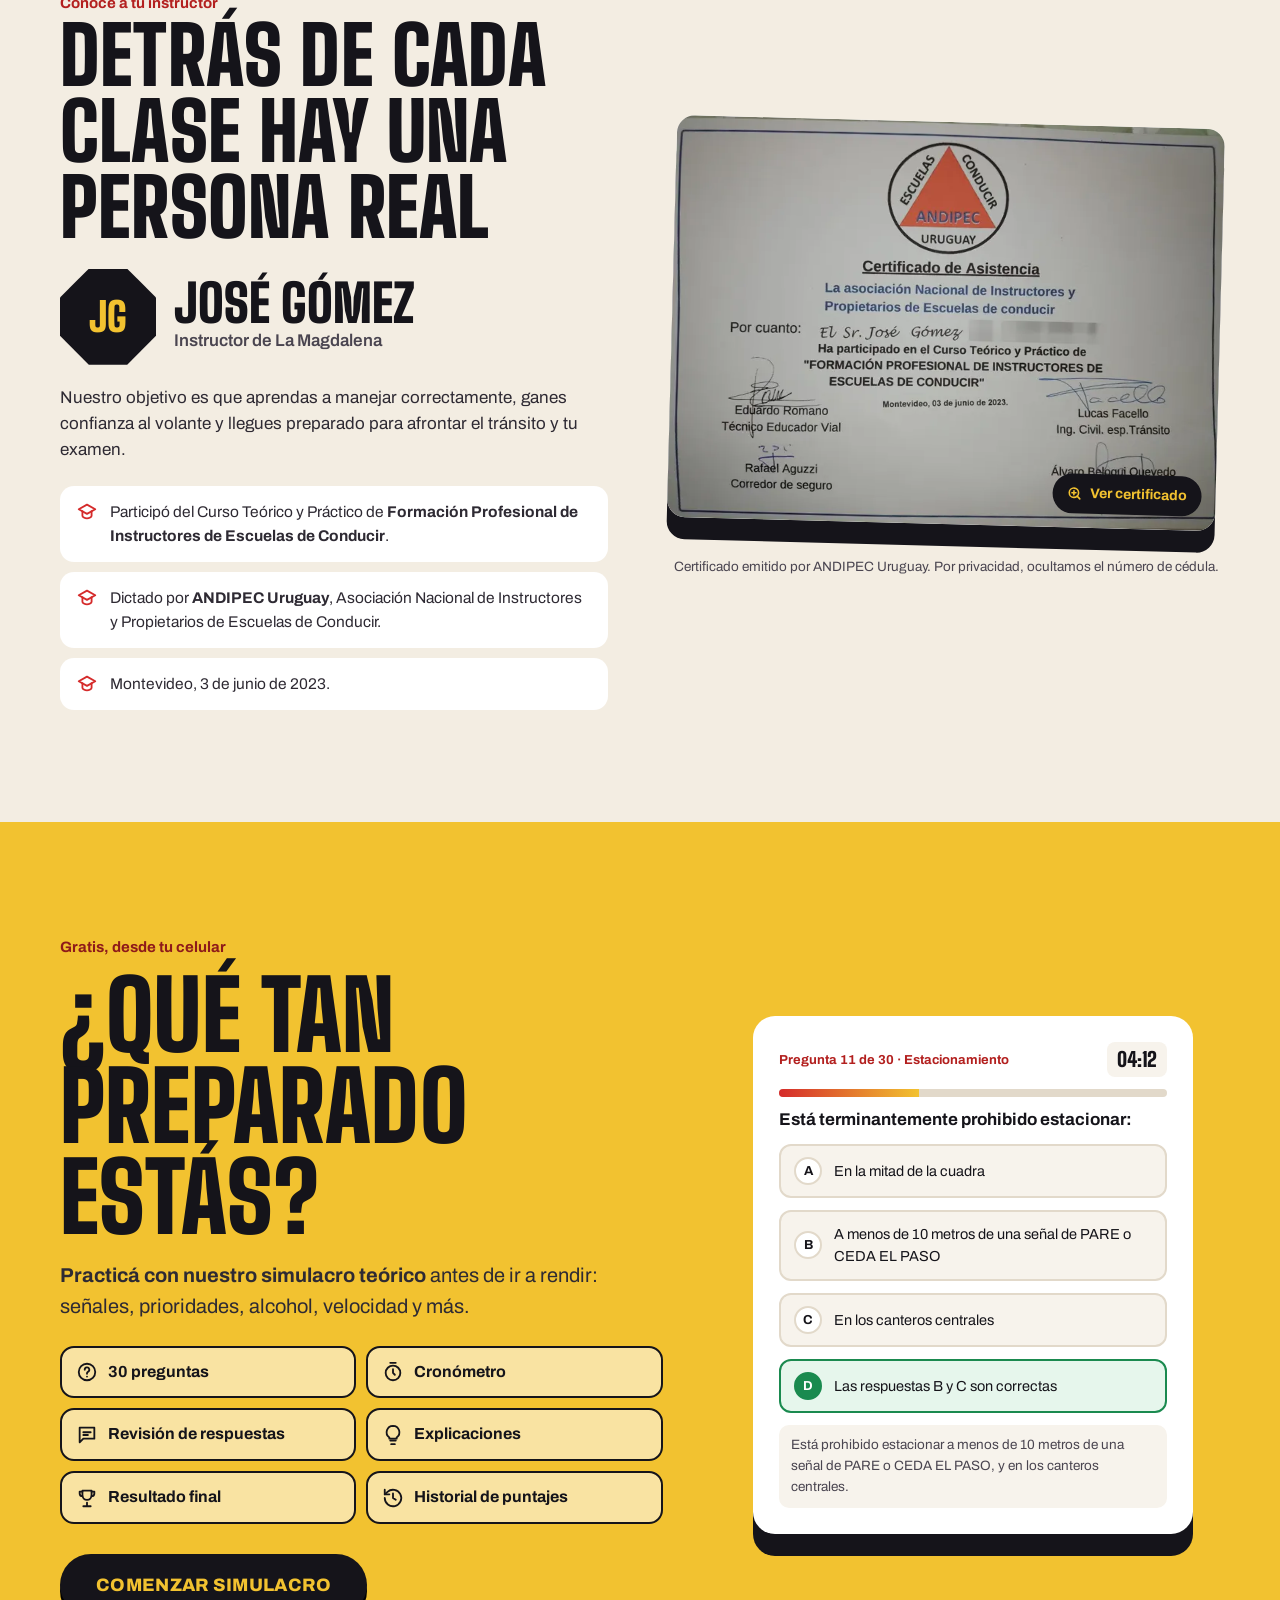
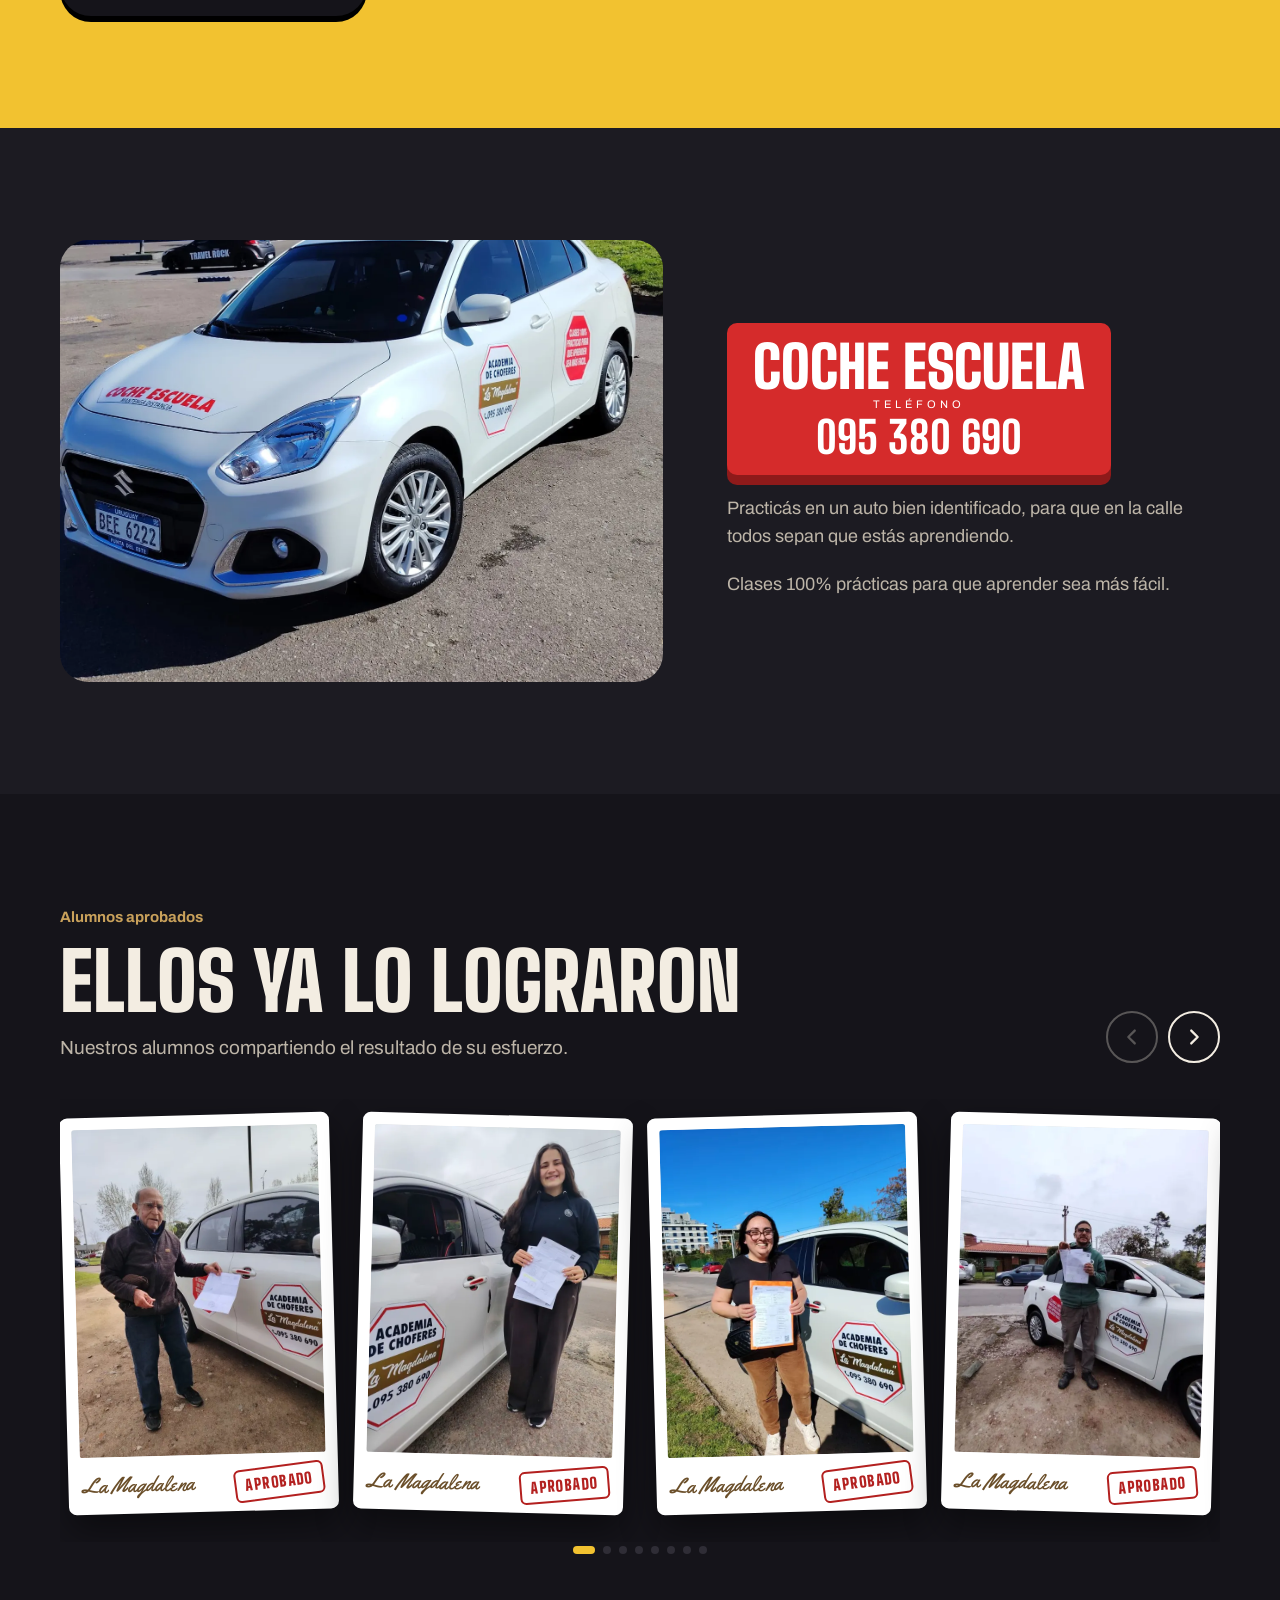
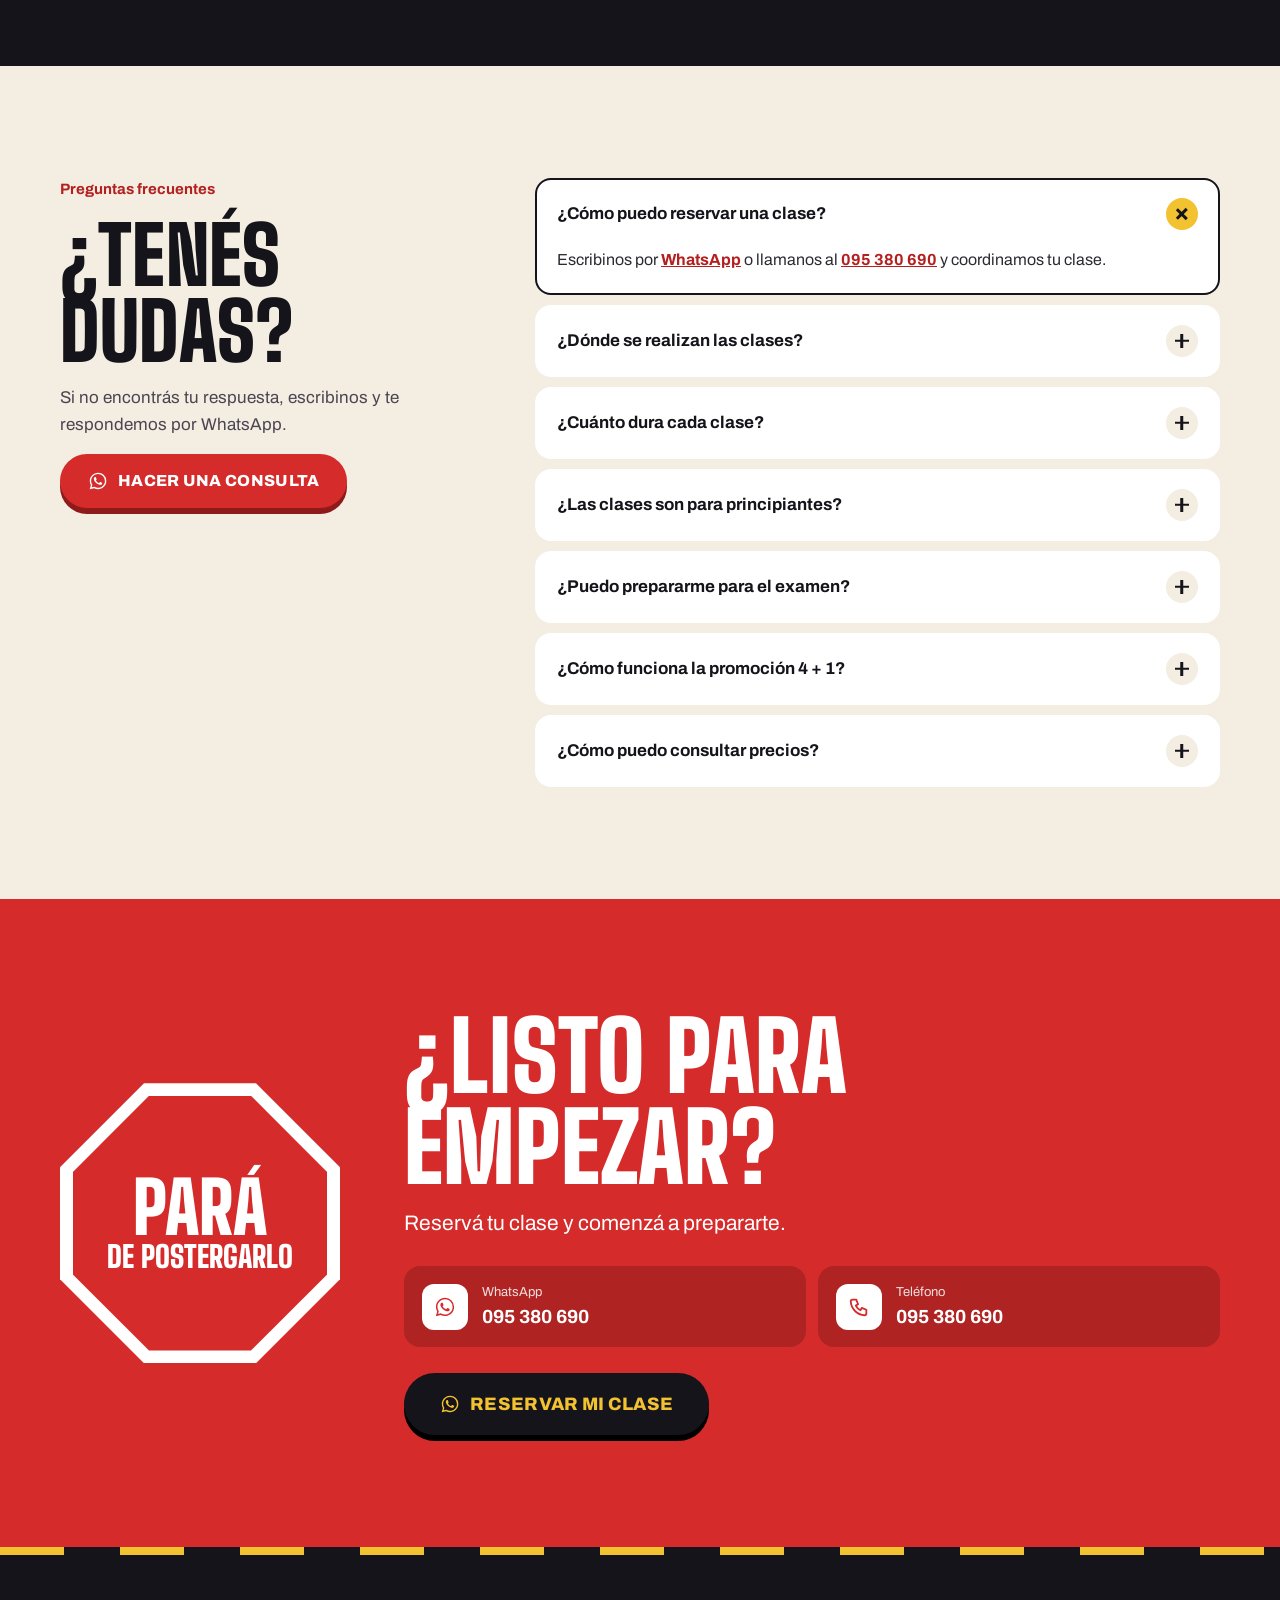
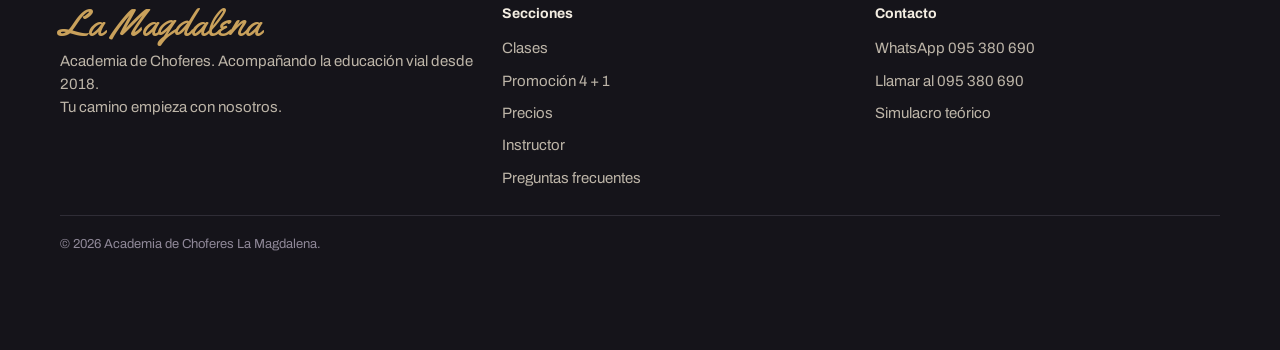
==== commit 119e9494: "Add files via upload" ====
--- a/index.html
+++ b/index.html
@@ -1,208 +1,416 @@
 <!DOCTYPE html>
-<html lang="es">
+<html lang="es-UY">
 <head>
 <meta charset="UTF-8">
-<meta name="viewport" content="width=device-width, initial-scale=1.0">
-<title>La Magdalena · Academia de Choferes | Tu camino empieza con nosotros</title>
-<meta name="description" content="Academia de Choferes La Magdalena. Clases de conducción Categoría A desde 2018. Promo: pagás 4 clases y la 5ª es gratis. Simulacro de examen teórico gratis. Tel. 095 380 690.">
+<meta name="viewport" content="width=device-width, initial-scale=1.0, viewport-fit=cover">
+<title>Academia de Choferes La Magdalena | Clases de conducir</title>
+<meta name="description" content="Aprendé a manejar con confianza en la Academia de Choferes La Magdalena: clases prácticas de auto, preparación para el examen y simulacro teórico gratis. Promo: pagás 4 clases y la 5ª es gratis.">
+<meta name="theme-color" content="#15141A">
+<link rel="canonical" href="https://academia-la-magdalena.vercel.app/">
+<meta property="og:type" content="website">
+<meta property="og:locale" content="es_UY">
+<meta property="og:site_name" content="Academia de Choferes La Magdalena">
+<meta property="og:title" content="Academia de Choferes La Magdalena | Clases de conducir">
+<meta property="og:description" content="Clases prácticas de manejo, preparación para el examen y simulacro teórico gratis. Pagás 4 clases de auto y la 5ª es gratis.">
+<meta property="og:url" content="https://academia-la-magdalena.vercel.app/">
+<meta property="og:image" content="https://academia-la-magdalena.vercel.app/assets/images/og-la-magdalena.jpg">
+<meta property="og:image:width" content="1200">
+<meta property="og:image:height" content="630">
+<meta property="og:image:alt" content="Coche escuela de la Academia de Choferes La Magdalena">
+<meta name="twitter:card" content="summary_large_image">
 <link rel="icon" type="image/png" href="assets/images/icono.png">
+<link rel="apple-touch-icon" href="assets/images/icono.png">
 <link rel="preconnect" href="https://fonts.googleapis.com">
 <link rel="preconnect" href="https://fonts.gstatic.com" crossorigin>
-<link href="https://fonts.googleapis.com/css2?family=Big+Shoulders+Display:wght@700;800;900&family=Archivo:wght@400;500;600;700&family=Yellowtail&display=swap" rel="stylesheet">
+<link href="https://fonts.googleapis.com/css2?family=Big+Shoulders+Display:wght@800;900&family=Archivo:wght@400;500;600;700;800&family=Yellowtail&display=swap" rel="stylesheet">
+<link rel="preload" as="image" href="assets/images/coche-escuela.webp" type="image/webp">
 <link rel="stylesheet" href="styles.css">
+<script>document.documentElement.classList.add('js');</script>
+<script type="application/ld+json">
+{"@context":"https://schema.org","@type":"DrivingSchool","name":"Academia de Choferes La Magdalena","url":"https://academia-la-magdalena.vercel.app/","telephone":"+598 95 380 690","image":"https://academia-la-magdalena.vercel.app/assets/images/og-la-magdalena.jpg","foundingDate":"2018","slogan":"Tu camino empieza con nosotros."}
+</script>
 </head>
 <body>
-
-<header class="nav">
-  <div class="contenedor">
-    <a href="#inicio" class="marca"><span class="octo">LM</span><span class="marca-texto"><span class="script">La Magdalena</span><small>Academia de choferes</small></span></a>
-    <nav class="nav-links" aria-label="Principal">
-      <a href="#promo">Promo</a>
+<a class="salto" href="#contenido">Saltar al contenido</a>
+
+<header class="nav" id="nav">
+  <div class="contenedor nav-barra">
+    <a href="#inicio" class="marca" aria-label="La Magdalena, Academia de Choferes. Ir al inicio">
+      <span class="octo" aria-hidden="true">LM</span>
+      <span class="marca-texto"><span class="script">La Magdalena</span><small>Academia de choferes</small></span>
+    </a>
+    <button class="hamburguesa" id="btn-menu" type="button" aria-expanded="false" aria-controls="menu" aria-label="Abrir menú"><span></span></button>
+    <nav class="menu" id="menu" aria-label="Principal">
+      <a href="#inicio">Inicio</a>
       <a href="#clases">Clases</a>
+      <a href="#promo">Promoción</a>
       <a href="#simulacro">Simulacro</a>
-      <a href="#aprobados">Aprobados</a>
-      <a href="https://wa.me/59895380690" class="btn btn-rojo">Reservá tu clase</a>
+      <a href="#alumnos">Alumnos</a>
+      <a href="#contacto">Contacto</a>
+      <a href="https://wa.me/59895380690?text=Hola%2C%20quiero%20reservar%20una%20clase%20de%20manejo." class="btn btn-rojo" target="_blank" rel="noopener"><svg viewBox="0 0 24 24" fill="currentColor" aria-hidden="true"><path d="M12.04 2C6.58 2 2.13 6.45 2.13 11.91c0 1.75.46 3.45 1.32 4.95L2.05 22l5.25-1.38a9.9 9.9 0 0 0 4.74 1.21h.01c5.46 0 9.91-4.45 9.91-9.91A9.85 9.85 0 0 0 12.04 2zm0 18.15h-.01a8.2 8.2 0 0 1-4.19-1.15l-.3-.18-3.12.82.83-3.04-.2-.31a8.22 8.22 0 0 1-1.26-4.38c0-4.54 3.7-8.24 8.25-8.24 2.2 0 4.27.86 5.83 2.42a8.18 8.18 0 0 1 2.41 5.83c0 4.54-3.7 8.23-8.24 8.23zm4.52-6.16c-.25-.12-1.47-.72-1.69-.81-.23-.08-.39-.12-.56.13-.16.25-.64.81-.79.97-.14.17-.29.19-.54.06-.25-.12-1.05-.39-1.99-1.23-.74-.66-1.23-1.47-1.38-1.72-.14-.25-.02-.38.11-.51.11-.11.25-.29.37-.43.13-.15.17-.25.25-.42.08-.17.04-.31-.02-.43-.06-.12-.56-1.34-.76-1.84-.2-.48-.41-.42-.56-.43h-.48c-.17 0-.43.06-.66.31-.22.25-.86.85-.86 2.07s.89 2.4 1.01 2.56c.12.17 1.75 2.67 4.23 3.74.59.26 1.05.41 1.41.52.59.19 1.13.16 1.56.1.48-.07 1.47-.6 1.67-1.18.21-.58.21-1.07.14-1.18-.06-.1-.22-.16-.47-.29z"/></svg>Reservar clase</a>
     </nav>
   </div>
 </header>
 
-<main>
+<main id="contenido">
+
+  <!-- ================= HERO ================= -->
   <section id="inicio" class="hero">
+    <div class="contenedor hero-grid">
+      <div class="hero-texto">
+        <span class="pill"><svg viewBox="0 0 24 24" fill="none" stroke="currentColor" stroke-width="2" stroke-linecap="round" aria-hidden="true"><circle cx="12" cy="12" r="9"/><path d="M12 7v5l3 2"/></svg>Acompañando la educación vial desde 2018</span>
+        <h1>
+          <span class="h1-marca">Academia de Choferes <b>La Magdalena</b></span>
+          <span class="h1-frase">Aprendé a manejar con confianza y <em>preparate para tu examen.</em></span>
+        </h1>
+        <p class="hero-sub">Clases prácticas de auto en tránsito real, con instructor capacitado. Tu camino empieza con nosotros.</p>
+        <div class="botones">
+          <a href="https://wa.me/59895380690?text=Hola%2C%20quiero%20reservar%20una%20clase%20de%20manejo." class="btn btn-amarillo btn-grande" target="_blank" rel="noopener"><svg viewBox="0 0 24 24" fill="currentColor" aria-hidden="true"><path d="M12.04 2C6.58 2 2.13 6.45 2.13 11.91c0 1.75.46 3.45 1.32 4.95L2.05 22l5.25-1.38a9.9 9.9 0 0 0 4.74 1.21h.01c5.46 0 9.91-4.45 9.91-9.91A9.85 9.85 0 0 0 12.04 2zm0 18.15h-.01a8.2 8.2 0 0 1-4.19-1.15l-.3-.18-3.12.82.83-3.04-.2-.31a8.22 8.22 0 0 1-1.26-4.38c0-4.54 3.7-8.24 8.25-8.24 2.2 0 4.27.86 5.83 2.42a8.18 8.18 0 0 1 2.41 5.83c0 4.54-3.7 8.23-8.24 8.23zm4.52-6.16c-.25-.12-1.47-.72-1.69-.81-.23-.08-.39-.12-.56.13-.16.25-.64.81-.79.97-.14.17-.29.19-.54.06-.25-.12-1.05-.39-1.99-1.23-.74-.66-1.23-1.47-1.38-1.72-.14-.25-.02-.38.11-.51.11-.11.25-.29.37-.43.13-.15.17-.25.25-.42.08-.17.04-.31-.02-.43-.06-.12-.56-1.34-.76-1.84-.2-.48-.41-.42-.56-.43h-.48c-.17 0-.43.06-.66.31-.22.25-.86.85-.86 2.07s.89 2.4 1.01 2.56c.12.17 1.75 2.67 4.23 3.74.59.26 1.05.41 1.41.52.59.19 1.13.16 1.56.1.48-.07 1.47-.6 1.67-1.18.21-.58.21-1.07.14-1.18-.06-.1-.22-.16-.47-.29z"/></svg>Reservar mi clase</a>
+          <a href="#promo" class="btn btn-borde btn-grande">Ver promoción</a>
+        </div>
+        <div class="hero-datos" aria-label="La Magdalena en datos">
+          <div class="dato"><b>2018</b><span>acompañando alumnos</span></div>
+          <div class="dato"><b>4 + 1</b><span>la 5ª clase es gratis</span></div>
+          <div class="dato"><b data-contar="30">30</b><span>preguntas en el simulacro</span></div>
+        </div>
+      </div>
+      <div class="hero-foto">
+        <picture>
+          <source srcset="assets/images/coche-escuela.webp" type="image/webp">
+          <img src="assets/images/coche-escuela.jpg" width="1400" height="1027" alt="Coche escuela blanco de la Academia de Choferes La Magdalena" fetchpriority="high">
+        </picture>
+        <a class="sello-promo" href="#promo" aria-label="Ver promo: pagás 4 clases y la 5ª es gratis"><div><span class="s1">Promo</span><span class="s2">4+1</span><span class="s3">gratis</span></div></a>
+      </div>
+    </div>
+    <div class="hero-ruta" aria-hidden="true"><div class="ruta-linea"></div></div>
+  </section>
+
+  <!-- ================= PROMO ================= -->
+  <section id="promo" class="seccion promo">
     <div class="contenedor">
-      <div class="hero-texto">
-        <span class="pill"><svg width="16" height="16" viewBox="0 0 24 24" fill="none" stroke="currentColor" stroke-width="2" stroke-linecap="round" aria-hidden="true"><circle cx="12" cy="12" r="9"/><path d="M12 7v5l3 2"/></svg>Acompañando la educación vial desde 2018</span>
-        <h1 class="display">Tu camino<br>empieza<br><span>con nosotros.</span></h1>
-        <p>Aprendé a manejar de forma segura, responsable y con confianza, acompañado por instructores capacitados.</p>
-        <div class="botones">
-          <a href="https://wa.me/59895380690" class="btn btn-amarillo"><svg viewBox="0 0 24 24" fill="none" stroke="currentColor" stroke-width="2" stroke-linecap="round" stroke-linejoin="round" aria-hidden="true"><path d="M21 12a9 9 0 0 1-13.4 7.9L3 21l1.2-4.4A9 9 0 1 1 21 12z"/></svg>Escribinos por WhatsApp</a>
-          <a href="tel:+59895380690" class="btn btn-borde"><svg viewBox="0 0 24 24" fill="none" stroke="currentColor" stroke-width="2" stroke-linecap="round" stroke-linejoin="round" aria-hidden="true"><path d="M5 4h4l2 5-2.5 1.5a11 11 0 0 0 5 5L15 13l5 2v4a2 2 0 0 1-2 2A16 16 0 0 1 3 6a2 2 0 0 1 2-2"/></svg>095 380 690</a>
-        </div>
-      </div>
-      <div class="hero-foto">
-        <img src="assets/images/coche-escuela.jpg" alt="Coche escuela de La Magdalena">
-        <div class="sello-promo" aria-label="Super promo: pagás 4 clases y la 5ª es gratis"><div><span class="s1">Super promo</span><span class="s2">Pagás 4</span><span class="s3">la 5ª es</span><span class="s4">gratis</span></div></div>
-      </div>
-    </div>
-    <div class="hero-ruta"><div class="ruta-linea"></div></div>
-  </section>
-
-  <section id="promo" class="promo">
+      <div class="promo-cabecera">
+        <div class="revelar">
+          <span class="chip-promo"><svg viewBox="0 0 24 24" fill="none" stroke="currentColor" stroke-width="2" stroke-linecap="round" stroke-linejoin="round" aria-hidden="true"><path d="M12 22c4 0 7-2.7 7-7 0-3.5-2.5-6.2-4-8-.4 2-1.5 3.2-3 4 .3-3.4-1.4-6.2-4-9 0 4-5 6.5-5 13 0 4.3 3.4 7 9 7z"/></svg>Super promo · solo clases de auto</span>
+          <h2 class="display">Promo 4 <span class="mas">+</span> 1 gratis</h2>
+        </div>
+        <div class="promo-lado revelar">
+          <p class="promo-lead">Pagás 4 clases de auto y la 5ª es <b>gratis</b></p>
+          <p>Aprovechá la promoción y comenzá tu preparación con La Magdalena.</p>
+          <a href="https://wa.me/59895380690?text=Hola%2C%20quiero%20aprovechar%20la%20promo%204%20%2B%201%3A%20pago%204%20clases%20de%20auto%20y%20la%205%C2%AA%20es%20gratis." class="btn btn-rojo btn-grande" target="_blank" rel="noopener"><svg viewBox="0 0 24 24" fill="currentColor" aria-hidden="true"><path d="M12.04 2C6.58 2 2.13 6.45 2.13 11.91c0 1.75.46 3.45 1.32 4.95L2.05 22l5.25-1.38a9.9 9.9 0 0 0 4.74 1.21h.01c5.46 0 9.91-4.45 9.91-9.91A9.85 9.85 0 0 0 12.04 2zm0 18.15h-.01a8.2 8.2 0 0 1-4.19-1.15l-.3-.18-3.12.82.83-3.04-.2-.31a8.22 8.22 0 0 1-1.26-4.38c0-4.54 3.7-8.24 8.25-8.24 2.2 0 4.27.86 5.83 2.42a8.18 8.18 0 0 1 2.41 5.83c0 4.54-3.7 8.23-8.24 8.23zm4.52-6.16c-.25-.12-1.47-.72-1.69-.81-.23-.08-.39-.12-.56.13-.16.25-.64.81-.79.97-.14.17-.29.19-.54.06-.25-.12-1.05-.39-1.99-1.23-.74-.66-1.23-1.47-1.38-1.72-.14-.25-.02-.38.11-.51.11-.11.25-.29.37-.43.13-.15.17-.25.25-.42.08-.17.04-.31-.02-.43-.06-.12-.56-1.34-.76-1.84-.2-.48-.41-.42-.56-.43h-.48c-.17 0-.43.06-.66.31-.22.25-.86.85-.86 2.07s.89 2.4 1.01 2.56c.12.17 1.75 2.67 4.23 3.74.59.26 1.05.41 1.41.52.59.19 1.13.16 1.56.1.48-.07 1.47-.6 1.67-1.18.21-.58.21-1.07.14-1.18-.06-.1-.22-.16-.47-.29z"/></svg>Quiero aprovechar la promo</a>
+        </div>
+      </div>
+      <div class="tarjeta-clases revelar">
+        <div class="tarjeta-top"><span class="t">Tu tarjeta de clases</span><span class="script">La Magdalena</span></div>
+        <div class="slots">
+            <button type="button" class="slot" data-n="1" aria-pressed="false" aria-label="Clase 1, pagás">
+              <span class="check"><svg viewBox="0 0 24 24" fill="none" stroke="currentColor" stroke-width="3" stroke-linecap="round" stroke-linejoin="round" aria-hidden="true"><path d="M5 12l5 5L20 7"/></svg></span><span class="c">Clase</span><span class="n">1</span><span class="l">Pagás</span>
+            </button>
+            <button type="button" class="slot" data-n="2" aria-pressed="false" aria-label="Clase 2, pagás">
+              <span class="check"><svg viewBox="0 0 24 24" fill="none" stroke="currentColor" stroke-width="3" stroke-linecap="round" stroke-linejoin="round" aria-hidden="true"><path d="M5 12l5 5L20 7"/></svg></span><span class="c">Clase</span><span class="n">2</span><span class="l">Pagás</span>
+            </button>
+            <button type="button" class="slot" data-n="3" aria-pressed="false" aria-label="Clase 3, pagás">
+              <span class="check"><svg viewBox="0 0 24 24" fill="none" stroke="currentColor" stroke-width="3" stroke-linecap="round" stroke-linejoin="round" aria-hidden="true"><path d="M5 12l5 5L20 7"/></svg></span><span class="c">Clase</span><span class="n">3</span><span class="l">Pagás</span>
+            </button>
+            <button type="button" class="slot" data-n="4" aria-pressed="false" aria-label="Clase 4, pagás">
+              <span class="check"><svg viewBox="0 0 24 24" fill="none" stroke="currentColor" stroke-width="3" stroke-linecap="round" stroke-linejoin="round" aria-hidden="true"><path d="M5 12l5 5L20 7"/></svg></span><span class="c">Clase</span><span class="n">4</span><span class="l">Pagás</span>
+            </button>
+            <button type="button" class="slot gratis" data-n="5" aria-pressed="false" aria-label="Clase 5, gratis">
+              <span class="check"><svg viewBox="0 0 24 24" fill="none" stroke="currentColor" stroke-width="3" stroke-linecap="round" stroke-linejoin="round" aria-hidden="true"><path d="M5 12l5 5L20 7"/></svg></span><span class="c">Clase</span><span class="n">5</span><span class="l">Gratis</span>
+            </button>
+        </div>
+        <div class="tarjeta-pie">
+          <span class="msg" id="msg-promo" aria-live="polite">Tocá las clases para ver cómo llegás a la de regalo.</span>
+          <a href="https://wa.me/59895380690?text=Hola%2C%20quiero%20aprovechar%20la%20promo%204%20%2B%201%3A%20pago%204%20clases%20de%20auto%20y%20la%205%C2%AA%20es%20gratis." class="btn btn-negro" target="_blank" rel="noopener">Quiero la promo</a>
+        </div>
+      </div>
+      <p class="promo-condicion">Promoción válida para clases de auto. Consultá las condiciones por WhatsApp.</p>
+    </div>
+  </section>
+
+  <!-- ================= PRECIOS ================= -->
+  <section id="precios" class="seccion precios">
     <div class="contenedor">
-      <div class="cabecera">
-        <div><span class="etiqueta">Super promo · solo clases de auto</span><h2 class="display">Pagás 4 clases<br>y la 5ª es <span>gratis</span></h2></div>
-        <p>Aprovechá la promoción y comenzá tu preparación con La Magdalena. Tocá las clases de tu tarjeta y mirá cómo llegás a la de regalo.</p>
-      </div>
-      <div class="tarjeta-clases">
-        <div class="tarjeta-top"><span class="t">Tarjeta de clases</span><span class="script">La Magdalena</span></div>
-        <div class="slots">
-          <button type="button" class="slot" data-n="1" aria-pressed="false" aria-label="Clase 1">
-            <span class="check"><svg width="18" height="18" viewBox="0 0 24 24" fill="none" stroke="currentColor" stroke-width="3" stroke-linecap="round" stroke-linejoin="round" aria-hidden="true"><path d="M5 12l5 5L20 7"/></svg></span><span class="c">Clase</span><span class="n">1</span><span class="l">Pagás</span>
-          </button>
-          <button type="button" class="slot" data-n="2" aria-pressed="false" aria-label="Clase 2">
-            <span class="check"><svg width="18" height="18" viewBox="0 0 24 24" fill="none" stroke="currentColor" stroke-width="3" stroke-linecap="round" stroke-linejoin="round" aria-hidden="true"><path d="M5 12l5 5L20 7"/></svg></span><span class="c">Clase</span><span class="n">2</span><span class="l">Pagás</span>
-          </button>
-          <button type="button" class="slot" data-n="3" aria-pressed="false" aria-label="Clase 3">
-            <span class="check"><svg width="18" height="18" viewBox="0 0 24 24" fill="none" stroke="currentColor" stroke-width="3" stroke-linecap="round" stroke-linejoin="round" aria-hidden="true"><path d="M5 12l5 5L20 7"/></svg></span><span class="c">Clase</span><span class="n">3</span><span class="l">Pagás</span>
-          </button>
-          <button type="button" class="slot" data-n="4" aria-pressed="false" aria-label="Clase 4">
-            <span class="check"><svg width="18" height="18" viewBox="0 0 24 24" fill="none" stroke="currentColor" stroke-width="3" stroke-linecap="round" stroke-linejoin="round" aria-hidden="true"><path d="M5 12l5 5L20 7"/></svg></span><span class="c">Clase</span><span class="n">4</span><span class="l">Pagás</span>
-          </button>
-          <button type="button" class="slot gratis" data-n="5" aria-pressed="false" aria-label="Clase 5 gratis">
-            <span class="check"><svg width="18" height="18" viewBox="0 0 24 24" fill="none" stroke="currentColor" stroke-width="3" stroke-linecap="round" stroke-linejoin="round" aria-hidden="true"><path d="M5 12l5 5L20 7"/></svg></span><span class="c">Clase</span><span class="n">5</span><span class="l">Gratis</span>
-          </button>
-        </div>
-        <div class="tarjeta-pie">
-          <span id="msg-promo" aria-live="polite">Tocá las clases para marcarlas.</span>
-          <a href="https://wa.me/59895380690?text=Hola%2C%20quiero%20la%20promo%20de%20clases%20de%20auto%20(pag%C3%A1s%204%20y%20la%205%C2%AA%20es%20gratis)" class="btn btn-negro">Quiero la promo</a>
-        </div>
-      </div>
-    </div>
-  </section>
-
-  <section class="seccion confianza">
+      <div class="intro revelar">
+        <span class="etiqueta">Precios</span>
+        <h2 class="display h2">Nuestras clases</h2>
+        <p class="suave">Escribinos y te pasamos los precios actualizados de cada opción.</p>
+      </div>
+      <div class="planes">
+          <article class="plan revelar">
+            
+            <h3>Clase individual</h3>
+            <p>Una clase práctica de manejo en el coche escuela.</p>
+            <!-- PRECIO: reemplazá "Consultar" por el precio real, por ejemplo: <b>$ 0000</b> -->
+            <div class="precio"><span>Precio:</span><b>Consultar</b></div>
+            <a class="btn btn-amarillo btn-bloque" href="https://wa.me/59895380690?text=Hola%2C%20quiero%20consultar%20el%20precio%20de%3A%20Clase%20individual" target="_blank" rel="noopener"><svg viewBox="0 0 24 24" fill="currentColor" aria-hidden="true"><path d="M12.04 2C6.58 2 2.13 6.45 2.13 11.91c0 1.75.46 3.45 1.32 4.95L2.05 22l5.25-1.38a9.9 9.9 0 0 0 4.74 1.21h.01c5.46 0 9.91-4.45 9.91-9.91A9.85 9.85 0 0 0 12.04 2zm0 18.15h-.01a8.2 8.2 0 0 1-4.19-1.15l-.3-.18-3.12.82.83-3.04-.2-.31a8.22 8.22 0 0 1-1.26-4.38c0-4.54 3.7-8.24 8.25-8.24 2.2 0 4.27.86 5.83 2.42a8.18 8.18 0 0 1 2.41 5.83c0 4.54-3.7 8.23-8.24 8.23zm4.52-6.16c-.25-.12-1.47-.72-1.69-.81-.23-.08-.39-.12-.56.13-.16.25-.64.81-.79.97-.14.17-.29.19-.54.06-.25-.12-1.05-.39-1.99-1.23-.74-.66-1.23-1.47-1.38-1.72-.14-.25-.02-.38.11-.51.11-.11.25-.29.37-.43.13-.15.17-.25.25-.42.08-.17.04-.31-.02-.43-.06-.12-.56-1.34-.76-1.84-.2-.48-.41-.42-.56-.43h-.48c-.17 0-.43.06-.66.31-.22.25-.86.85-.86 2.07s.89 2.4 1.01 2.56c.12.17 1.75 2.67 4.23 3.74.59.26 1.05.41 1.41.52.59.19 1.13.16 1.56.1.48-.07 1.47-.6 1.67-1.18.21-.58.21-1.07.14-1.18-.06-.1-.22-.16-.47-.29z"/></svg>Consultar por WhatsApp</a>
+          </article>
+          <article class="plan plan-promo revelar">
+            <span class="marcador">Promo 4 + 1 gratis</span>
+            <h3>Pack de clases</h3>
+            <p>Varias clases para avanzar con continuidad. Consultá por la promo 4 + 1.</p>
+            <!-- PRECIO: reemplazá "Consultar" por el precio real, por ejemplo: <b>$ 0000</b> -->
+            <div class="precio"><span>Precio:</span><b>Consultar</b></div>
+            <a class="btn btn-negro btn-bloque" href="https://wa.me/59895380690?text=Hola%2C%20quiero%20consultar%20el%20precio%20de%3A%20Pack%20de%20clases" target="_blank" rel="noopener"><svg viewBox="0 0 24 24" fill="currentColor" aria-hidden="true"><path d="M12.04 2C6.58 2 2.13 6.45 2.13 11.91c0 1.75.46 3.45 1.32 4.95L2.05 22l5.25-1.38a9.9 9.9 0 0 0 4.74 1.21h.01c5.46 0 9.91-4.45 9.91-9.91A9.85 9.85 0 0 0 12.04 2zm0 18.15h-.01a8.2 8.2 0 0 1-4.19-1.15l-.3-.18-3.12.82.83-3.04-.2-.31a8.22 8.22 0 0 1-1.26-4.38c0-4.54 3.7-8.24 8.25-8.24 2.2 0 4.27.86 5.83 2.42a8.18 8.18 0 0 1 2.41 5.83c0 4.54-3.7 8.23-8.24 8.23zm4.52-6.16c-.25-.12-1.47-.72-1.69-.81-.23-.08-.39-.12-.56.13-.16.25-.64.81-.79.97-.14.17-.29.19-.54.06-.25-.12-1.05-.39-1.99-1.23-.74-.66-1.23-1.47-1.38-1.72-.14-.25-.02-.38.11-.51.11-.11.25-.29.37-.43.13-.15.17-.25.25-.42.08-.17.04-.31-.02-.43-.06-.12-.56-1.34-.76-1.84-.2-.48-.41-.42-.56-.43h-.48c-.17 0-.43.06-.66.31-.22.25-.86.85-.86 2.07s.89 2.4 1.01 2.56c.12.17 1.75 2.67 4.23 3.74.59.26 1.05.41 1.41.52.59.19 1.13.16 1.56.1.48-.07 1.47-.6 1.67-1.18.21-.58.21-1.07.14-1.18-.06-.1-.22-.16-.47-.29z"/></svg>Consultar por WhatsApp</a>
+          </article>
+          <article class="plan revelar">
+            
+            <h3>Preparación para examen</h3>
+            <p>Clases enfocadas en llegar preparado al examen práctico.</p>
+            <!-- PRECIO: reemplazá "Consultar" por el precio real, por ejemplo: <b>$ 0000</b> -->
+            <div class="precio"><span>Precio:</span><b>Consultar</b></div>
+            <a class="btn btn-amarillo btn-bloque" href="https://wa.me/59895380690?text=Hola%2C%20quiero%20consultar%20el%20precio%20de%3A%20Preparaci%C3%B3n%20para%20examen" target="_blank" rel="noopener"><svg viewBox="0 0 24 24" fill="currentColor" aria-hidden="true"><path d="M12.04 2C6.58 2 2.13 6.45 2.13 11.91c0 1.75.46 3.45 1.32 4.95L2.05 22l5.25-1.38a9.9 9.9 0 0 0 4.74 1.21h.01c5.46 0 9.91-4.45 9.91-9.91A9.85 9.85 0 0 0 12.04 2zm0 18.15h-.01a8.2 8.2 0 0 1-4.19-1.15l-.3-.18-3.12.82.83-3.04-.2-.31a8.22 8.22 0 0 1-1.26-4.38c0-4.54 3.7-8.24 8.25-8.24 2.2 0 4.27.86 5.83 2.42a8.18 8.18 0 0 1 2.41 5.83c0 4.54-3.7 8.23-8.24 8.23zm4.52-6.16c-.25-.12-1.47-.72-1.69-.81-.23-.08-.39-.12-.56.13-.16.25-.64.81-.79.97-.14.17-.29.19-.54.06-.25-.12-1.05-.39-1.99-1.23-.74-.66-1.23-1.47-1.38-1.72-.14-.25-.02-.38.11-.51.11-.11.25-.29.37-.43.13-.15.17-.25.25-.42.08-.17.04-.31-.02-.43-.06-.12-.56-1.34-.76-1.84-.2-.48-.41-.42-.56-.43h-.48c-.17 0-.43.06-.66.31-.22.25-.86.85-.86 2.07s.89 2.4 1.01 2.56c.12.17 1.75 2.67 4.23 3.74.59.26 1.05.41 1.41.52.59.19 1.13.16 1.56.1.48-.07 1.47-.6 1.67-1.18.21-.58.21-1.07.14-1.18-.06-.1-.22-.16-.47-.29z"/></svg>Consultar por WhatsApp</a>
+          </article>
+      </div>
+    </div>
+  </section>
+
+  <!-- ================= POR QUÉ ================= -->
+  <section id="por-que" class="seccion porque">
     <div class="contenedor">
-      <div class="col" style="gap:8px">
-        <span class="etiqueta">En el camino desde</span>
-        <span class="anio">2018</span>
-        <h2 class="display" style="margin-top:24px">Confianza, compromiso<br>y experiencia</h2>
-      </div>
-      <div class="col" style="padding-top:12px">
-        <p class="lead">Desde 2018 acompañamos a nuestros alumnos en el aprendizaje de una conducción segura y responsable.</p>
-        <p class="suave">Nuestro objetivo es que aprendas a manejar correctamente, ganes confianza al volante y llegues preparado para afrontar el tránsito y tu examen.</p>
-        <div class="pilares">
-          <div class="pilar"><svg width="28" height="28" viewBox="0 0 24 24" fill="none" stroke="#F2C230" stroke-width="2" stroke-linecap="round" stroke-linejoin="round" aria-hidden="true"><path d="M12 3l8 3v6c0 5-3.5 8-8 9-4.5-1-8-4-8-9V6z"/><path d="M9 12l2 2 4-4"/></svg><span>Confianza</span></div>
-          <div class="pilar"><svg width="28" height="28" viewBox="0 0 24 24" fill="none" stroke="#F2C230" stroke-width="2" stroke-linecap="round" stroke-linejoin="round" aria-hidden="true"><path d="M7 11l3-3 3 2 4-4 3 3-6 6-3-2-3 3z"/><path d="M3 13l4 4"/></svg><span>Compromiso</span></div>
-          <div class="pilar"><svg width="28" height="28" viewBox="0 0 24 24" fill="none" stroke="#F2C230" stroke-width="2" stroke-linecap="round" stroke-linejoin="round" aria-hidden="true"><circle cx="12" cy="12" r="9"/><circle cx="12" cy="12" r="2.5"/><path d="M12 3v6.5M4.5 15l5.3-1.8M19.5 15l-5.3-1.8"/></svg><span>Experiencia</span></div>
-        </div>
-      </div>
-    </div>
-  </section>
-
-  <div class="banda"><span>Formamos con responsabilidad</span><i>/</i><span>Clases 100% prácticas</span></div>
-
+      <div class="intro revelar">
+        <span class="etiqueta">Confianza, compromiso y experiencia</span>
+        <h2 class="display h2">¿Por qué elegir La Magdalena?</h2>
+        <p style="color:var(--texto-suave)">Desde 2018 acompañamos a nuestros alumnos en el aprendizaje de una conducción segura y responsable.</p>
+      </div>
+      <div class="ventajas">
+          <article class="ventaja revelar"><span class="ico"><svg viewBox="0 0 24 24" fill="none" stroke="currentColor" stroke-width="2" stroke-linecap="round" stroke-linejoin="round" aria-hidden="true"><circle cx="12" cy="7" r="4"/><path d="M4 21v-1a6 6 0 0 1 6-6h4a6 6 0 0 1 6 6v1"/></svg></span><div><h3>Instructor capacitado</h3><p>Participó del curso de Formación Profesional de Instructores de ANDIPEC Uruguay.</p></div></article>
+          <article class="ventaja revelar"><span class="ico"><svg viewBox="0 0 24 24" fill="none" stroke="currentColor" stroke-width="2" stroke-linecap="round" stroke-linejoin="round" aria-hidden="true"><circle cx="12" cy="12" r="9"/><circle cx="12" cy="12" r="2.5"/><path d="M12 3v6.5M4.5 15l5.3-1.8M19.5 15l-5.3-1.8"/></svg></span><div><h3>Clases prácticas</h3><p>Clases 100% prácticas para que aprender sea más fácil.</p></div></article>
+          <article class="ventaja revelar"><span class="ico"><svg viewBox="0 0 24 24" fill="none" stroke="currentColor" stroke-width="2" stroke-linecap="round" stroke-linejoin="round" aria-hidden="true"><rect x="7" y="2" width="10" height="20" rx="3"/><circle cx="12" cy="7" r="1.6"/><circle cx="12" cy="12" r="1.6"/><circle cx="12" cy="17" r="1.6"/></svg></span><div><h3>Manejo en tránsito real</h3><p>Practicás en la calle, con el tránsito de todos los días.</p></div></article>
+          <article class="ventaja revelar"><span class="ico"><svg viewBox="0 0 24 24" fill="none" stroke="currentColor" stroke-width="2" stroke-linecap="round" stroke-linejoin="round" aria-hidden="true"><path d="M9 4h6v3H9z"/><path d="M7 5H5v16h14V5h-2"/><path d="M9 13l2 2 4-4"/></svg></span><div><h3>Preparación para examen</h3><p>Te preparamos para llegar al examen con confianza.</p></div></article>
+          <article class="ventaja revelar"><span class="ico"><svg viewBox="0 0 24 24" fill="none" stroke="currentColor" stroke-width="2" stroke-linecap="round" stroke-linejoin="round" aria-hidden="true"><rect x="3" y="3" width="18" height="18" rx="4"/><path d="M10 17V7h3a3 3 0 0 1 0 6h-3"/></svg></span><div><h3>Práctica de estacionamiento</h3><p>Practicás las maniobras de estacionamiento hasta dominarlas.</p></div></article>
+          <article class="ventaja revelar"><span class="ico"><svg viewBox="0 0 24 24" fill="none" stroke="currentColor" stroke-width="2" stroke-linecap="round" stroke-linejoin="round" aria-hidden="true"><path d="M12 3l8 3v6c0 5-3.5 8-8 9-4.5-1-8-4-8-9V6z"/><path d="M9 12l2 2 4-4"/></svg></span><div><h3>Seguridad vial</h3><p>Aprendés a manejar de forma segura y responsable.</p></div></article>
+      </div>
+    </div>
+  </section>
+
+  <div class="banda" aria-hidden="true"><span>Formamos con responsabilidad</span><i>/</i><span>Clases 100% prácticas</span></div>
+
+  <!-- ================= CLASES / RECORRIDO ================= -->
   <section id="clases" class="seccion clases">
-    <div class="contenedor">
-      <div class="col" style="flex-basis:360px;gap:20px">
+    <div class="contenedor clases-grid">
+      <div class="clases-lado revelar">
         <span class="cat">CATEGORÍA A</span>
-        <h2 class="display">Clases de<br>conducción</h2>
-        <p class="suave" style="max-width:440px">Clases prácticas para aprender a conducir, mejorar tu manejo y prepararte para obtener tu licencia. Este es el recorrido que hacemos juntos.</p>
-        <a href="https://wa.me/59895380690" class="btn btn-rojo" style="align-self:flex-start">Empezar el recorrido</a>
-      </div>
-      <div class="recorrido">
-        <ol>
-            <li><span class="km"><small>KM</small><b>01</b></span><div><span class="t">Manejo en tránsito real</span></div></li>
-            <li><span class="km"><small>KM</small><b>02</b></span><div><span class="t">Señales y prioridades</span></div></li>
-            <li><span class="km"><small>KM</small><b>03</b></span><div><span class="t">Maniobras</span></div></li>
-            <li><span class="km"><small>KM</small><b>04</b></span><div><span class="t">Estacionamiento</span></div></li>
-            <li><span class="km"><small>KM</small><b>05</b></span><div><span class="t">Seguridad vial</span></div></li>
-            <li><span class="km"><small>KM</small><b>06</b></span><div><span class="t">Preparación para el examen</span><span class="meta">Meta: tu licencia</span></div></li>
-        </ol>
-      </div>
-    </div>
-  </section>
-
-  <section id="simulacro" class="simu">
-    <div class="contenedor">
-      <div class="col" style="flex-basis:460px">
-        <span class="etiqueta" style="color:#8E1A1A">Gratis · desde tu celular</span>
-        <h2 class="display">Practicá el<br>examen teórico</h2>
-        <p>Hacé el simulacro antes de ir a rendir: 30 preguntas sobre señales, prioridades, alcohol, velocidad y más. Al terminar ves tu puntaje, la respuesta correcta de cada pregunta y su explicación.</p>
-        <ul class="simu-lista"><li>30 preguntas</li><li>Cronómetro</li><li>Revisión con explicaciones</li><li>Historial de puntajes</li></ul>
-        <div class="botones"><a href="simulacro.html" class="btn btn-negro">Hacer el simulacro</a></div>
-      </div>
-      <div class="hoja" aria-hidden="true">
-        <span class="q">Pregunta de ejemplo · Estacionamiento</span>
+        <h2 class="display h2">Tu recorrido de aprendizaje</h2>
+        <p>Clases prácticas para aprender a conducir, mejorar tu manejo y prepararte para obtener tu licencia. Este es el camino que hacemos juntos, paso a paso.</p>
+        <a href="https://wa.me/59895380690?text=Hola%2C%20quiero%20reservar%20una%20clase%20de%20manejo." class="btn btn-rojo" target="_blank" rel="noopener"><svg viewBox="0 0 24 24" fill="currentColor" aria-hidden="true"><path d="M12.04 2C6.58 2 2.13 6.45 2.13 11.91c0 1.75.46 3.45 1.32 4.95L2.05 22l5.25-1.38a9.9 9.9 0 0 0 4.74 1.21h.01c5.46 0 9.91-4.45 9.91-9.91A9.85 9.85 0 0 0 12.04 2zm0 18.15h-.01a8.2 8.2 0 0 1-4.19-1.15l-.3-.18-3.12.82.83-3.04-.2-.31a8.22 8.22 0 0 1-1.26-4.38c0-4.54 3.7-8.24 8.25-8.24 2.2 0 4.27.86 5.83 2.42a8.18 8.18 0 0 1 2.41 5.83c0 4.54-3.7 8.23-8.24 8.23zm4.52-6.16c-.25-.12-1.47-.72-1.69-.81-.23-.08-.39-.12-.56.13-.16.25-.64.81-.79.97-.14.17-.29.19-.54.06-.25-.12-1.05-.39-1.99-1.23-.74-.66-1.23-1.47-1.38-1.72-.14-.25-.02-.38.11-.51.11-.11.25-.29.37-.43.13-.15.17-.25.25-.42.08-.17.04-.31-.02-.43-.06-.12-.56-1.34-.76-1.84-.2-.48-.41-.42-.56-.43h-.48c-.17 0-.43.06-.66.31-.22.25-.86.85-.86 2.07s.89 2.4 1.01 2.56c.12.17 1.75 2.67 4.23 3.74.59.26 1.05.41 1.41.52.59.19 1.13.16 1.56.1.48-.07 1.47-.6 1.67-1.18.21-.58.21-1.07.14-1.18-.06-.1-.22-.16-.47-.29z"/></svg>Reservar mi clase</a>
+      </div>
+      <ol class="recorrido">
+            <li class="paso revelar"><span class="num" aria-hidden="true">01</span><div class="cuerpo"><h3><span class="sr-only">Paso 1: </span>Primeras prácticas</h3><p>Conocé el vehículo y comenzá a ganar confianza.</p></div></li>
+            <li class="paso revelar"><span class="num" aria-hidden="true">02</span><div class="cuerpo"><h3><span class="sr-only">Paso 2: </span>Tránsito y prioridades</h3><p>Aprendé a desenvolverte correctamente en el tránsito.</p></div></li>
+            <li class="paso revelar"><span class="num" aria-hidden="true">03</span><div class="cuerpo"><h3><span class="sr-only">Paso 3: </span>Maniobras</h3><p>Practicá las principales maniobras de conducción.</p></div></li>
+            <li class="paso revelar"><span class="num" aria-hidden="true">04</span><div class="cuerpo"><h3><span class="sr-only">Paso 4: </span>Estacionamiento</h3><p>Aprendé y practicá las maniobras necesarias.</p></div></li>
+            <li class="paso revelar"><span class="num" aria-hidden="true">05</span><div class="cuerpo"><h3><span class="sr-only">Paso 5: </span>Seguridad vial</h3><p>Mejorá tu conducción y anticipación.</p></div></li>
+            <li class="paso meta revelar"><span class="num" aria-hidden="true">06</span><div class="cuerpo"><h3><span class="sr-only">Paso 6: </span>Preparación para el examen</h3><p>Llegá preparado y con mayor confianza.</p></div></li>
+      </ol>
+    </div>
+  </section>
+
+  <!-- ================= INSTRUCTOR ================= -->
+  <section id="instructor" class="seccion instructor">
+    <div class="contenedor instructor-grid">
+      <div class="revelar">
+        <span class="etiqueta">Conocé a tu instructor</span>
+        <h2 class="display h2">Detrás de cada clase hay una persona real</h2>
+        <div class="perfil">
+          <!-- FOTO DEL INSTRUCTOR: cuando tengas la foto, reemplazá "JG" por:
+               <img src="assets/images/instructor.jpg" alt="José Gómez, instructor de La Magdalena"> -->
+          <span class="avatar" aria-hidden="true">JG</span>
+          <div><h3>José Gómez</h3><p>Instructor de La Magdalena</p></div>
+        </div>
+        <div class="instructor-texto">
+          <p>Nuestro objetivo es que aprendas a manejar correctamente, ganes confianza al volante y llegues preparado para afrontar el tránsito y tu examen.</p>
+          <ul class="formacion-lista">
+            <li><svg viewBox="0 0 24 24" fill="none" stroke="currentColor" stroke-width="2" stroke-linecap="round" stroke-linejoin="round" aria-hidden="true"><path d="M3 9l9-5 9 5-9 5z"/><path d="M7 11v5c0 1.5 2.5 3 5 3s5-1.5 5-3v-5"/></svg><span>Participó del Curso Teórico y Práctico de <strong>Formación Profesional de Instructores de Escuelas de Conducir</strong>.</span></li>
+            <li><svg viewBox="0 0 24 24" fill="none" stroke="currentColor" stroke-width="2" stroke-linecap="round" stroke-linejoin="round" aria-hidden="true"><path d="M3 9l9-5 9 5-9 5z"/><path d="M7 11v5c0 1.5 2.5 3 5 3s5-1.5 5-3v-5"/></svg><span>Dictado por <strong>ANDIPEC Uruguay</strong>, Asociación Nacional de Instructores y Propietarios de Escuelas de Conducir.</span></li>
+            <li><svg viewBox="0 0 24 24" fill="none" stroke="currentColor" stroke-width="2" stroke-linecap="round" stroke-linejoin="round" aria-hidden="true"><path d="M3 9l9-5 9 5-9 5z"/><path d="M7 11v5c0 1.5 2.5 3 5 3s5-1.5 5-3v-5"/></svg><span>Montevideo, 3 de junio de 2023.</span></li>
+          </ul>
+        </div>
+      </div>
+      <div class="revelar">
+        <button type="button" class="certificado" id="abrir-certificado" aria-label="Ampliar certificado de ANDIPEC de José Gómez">
+          <picture>
+            <source srcset="assets/images/certificado-andipec-720.webp 720w, assets/images/certificado-andipec.webp 1400w" sizes="(max-width:980px) 92vw, 560px" type="image/webp">
+            <img src="assets/images/certificado-andipec-720.jpg" width="720" height="528" alt="Certificado de ANDIPEC Uruguay: José Gómez participó del Curso Teórico y Práctico de Formación Profesional de Instructores de Escuelas de Conducir, Montevideo, 3 de junio de 2023" loading="lazy" decoding="async">
+          </picture>
+          <span class="ver"><svg viewBox="0 0 24 24" fill="none" stroke="currentColor" stroke-width="2.4" stroke-linecap="round" aria-hidden="true"><circle cx="11" cy="11" r="7"/><path d="M20 20l-4-4M11 8v6M8 11h6"/></svg>Ver certificado</span>
+        </button>
+        <p class="cert-nota">Certificado emitido por ANDIPEC Uruguay. Por privacidad, ocultamos el número de cédula.</p>
+      </div>
+    </div>
+    <dialog class="visor" id="visor-certificado" aria-label="Certificado de ANDIPEC">
+      <div class="visor-caja">
+        <button type="button" class="visor-cerrar" id="cerrar-certificado" aria-label="Cerrar"><svg viewBox="0 0 24 24" fill="none" stroke="currentColor" stroke-width="2.5" stroke-linecap="round" aria-hidden="true"><path d="M6 6l12 12M18 6L6 18"/></svg></button>
+        <picture>
+          <source srcset="assets/images/certificado-andipec.webp" type="image/webp">
+          <img src="assets/images/certificado-andipec.jpg" width="1400" height="1026" alt="Certificado de ANDIPEC Uruguay de José Gómez" loading="lazy">
+        </picture>
+      </div>
+    </dialog>
+  </section>
+
+  <!-- ================= SIMULACRO ================= -->
+  <section id="simulacro" class="seccion simu">
+    <div class="contenedor simu-grid">
+      <div class="revelar">
+        <span class="etiqueta">Gratis, desde tu celular</span>
+        <h2 class="display">¿Qué tan preparado estás?</h2>
+        <p class="simu-lead"><strong>Practicá con nuestro simulacro teórico</strong> antes de ir a rendir: señales, prioridades, alcohol, velocidad y más.</p>
+        <ul class="simu-lista"><li><svg viewBox="0 0 24 24" fill="none" stroke="currentColor" stroke-width="2" stroke-linecap="round" stroke-linejoin="round" aria-hidden="true"><circle cx="12" cy="12" r="9"/><path d="M9.5 9.5a2.5 2.5 0 1 1 3.5 2.3c-.6.3-1 .9-1 1.6V14"/><path d="M12 17h.01"/></svg>30 preguntas</li><li><svg viewBox="0 0 24 24" fill="none" stroke="currentColor" stroke-width="2" stroke-linecap="round" stroke-linejoin="round" aria-hidden="true"><circle cx="12" cy="13" r="8"/><path d="M12 9v4l2 2M9 2h6"/></svg>Cronómetro</li><li><svg viewBox="0 0 24 24" fill="none" stroke="currentColor" stroke-width="2" stroke-linecap="round" stroke-linejoin="round" aria-hidden="true"><path d="M4 4h16v12H8l-4 4z"/><path d="M8 9h8M8 12h5"/></svg>Revisión de respuestas</li><li><svg viewBox="0 0 24 24" fill="none" stroke="currentColor" stroke-width="2" stroke-linecap="round" stroke-linejoin="round" aria-hidden="true"><path d="M9 18h6M10 22h4"/><path d="M12 2a7 7 0 0 0-4 12.7V16h8v-1.3A7 7 0 0 0 12 2z"/></svg>Explicaciones</li><li><svg viewBox="0 0 24 24" fill="none" stroke="currentColor" stroke-width="2" stroke-linecap="round" stroke-linejoin="round" aria-hidden="true"><path d="M8 21h8M12 17v4M7 4h10v5a5 5 0 0 1-10 0z"/><path d="M17 5h3v2a3 3 0 0 1-3 3M7 5H4v2a3 3 0 0 0 3 3"/></svg>Resultado final</li><li><svg viewBox="0 0 24 24" fill="none" stroke="currentColor" stroke-width="2" stroke-linecap="round" stroke-linejoin="round" aria-hidden="true"><path d="M3 12a9 9 0 1 0 3-6.7L3 8"/><path d="M3 3v5h5M12 7v5l3 2"/></svg>Historial de puntajes</li></ul>
+        <a href="simulacro.html" class="btn btn-negro btn-grande">Comenzar simulacro</a>
+      </div>
+      <div class="hoja revelar" aria-hidden="true">
+        <div class="hoja-top"><span class="q">Pregunta 11 de 30 · Estacionamiento</span><span class="t">04:12</span></div>
+        <div class="hoja-barra"><i></i></div>
         <span class="p">Está terminantemente prohibido estacionar:</span>
         <span class="op"><b>A</b>En la mitad de la cuadra</span>
         <span class="op"><b>B</b>A menos de 10 metros de una señal de PARE o CEDA EL PASO</span>
         <span class="op"><b>C</b>En los canteros centrales</span>
         <span class="op ok"><b>D</b>Las respuestas B y C son correctas</span>
-      </div>
-    </div>
-  </section>
-
+        <span class="exp">Está prohibido estacionar a menos de 10 metros de una señal de PARE o CEDA EL PASO, y en los canteros centrales.</span>
+      </div>
+    </div>
+  </section>
+
+  <!-- ================= COCHE ESCUELA ================= -->
   <section id="coche" class="seccion coche">
+    <div class="contenedor coche-grid">
+      <div class="coche-foto revelar">
+        <picture><source srcset="assets/images/coche-escuela.webp" type="image/webp"><img src="assets/images/coche-escuela.jpg" width="1400" height="1027" alt="Coche escuela de La Magdalena con sus carteles identificatorios" loading="lazy" decoding="async"></picture>
+      </div>
+      <div class="coche-texto revelar">
+        <div class="cartel"><b>Coche escuela</b><small>Teléfono</small><span>095 380 690</span></div>
+        <h2 class="sr-only">Nuestro coche escuela</h2>
+        <p>Practicás en un auto bien identificado, para que en la calle todos sepan que estás aprendiendo.</p>
+        <p>Clases 100% prácticas para que aprender sea más fácil.</p>
+      </div>
+    </div>
+  </section>
+
+  <!-- ================= ALUMNOS ================= -->
+  <section id="alumnos" class="seccion alumnos">
     <div class="contenedor">
-      <div class="coche-foto"><img src="assets/images/coche-escuela.jpg" alt="Coche escuela blanco con los carteles de La Magdalena" loading="lazy"></div>
-      <div class="col">
-        <div class="cartel"><b>COCHE ESCUELA</b><small>Teléfono</small><span>095 380 690</span></div>
-        <p style="margin-top:8px">Practicás en un auto moderno y bien identificado, para que en la calle todos sepan que estás aprendiendo y te den espacio.</p>
-        <p style="font-size:18px;color:#4A4550">Clases 100% prácticas para que aprender sea más fácil.</p>
-      </div>
-    </div>
-  </section>
-
-  <section id="aprobados" class="seccion aprobados">
+      <div class="alumnos-cab">
+        <div class="intro revelar">
+          <span class="etiqueta">Alumnos aprobados</span>
+          <h2 class="display h2">Ellos ya lo lograron</h2>
+          <p>Nuestros alumnos compartiendo el resultado de su esfuerzo.</p>
+        </div>
+        <div class="carrusel-ctrl">
+          <button type="button" id="carr-prev" aria-label="Fotos anteriores"><svg viewBox="0 0 24 24" fill="none" stroke="currentColor" stroke-width="2.5" stroke-linecap="round" stroke-linejoin="round" aria-hidden="true"><path d="M15 5l-7 7 7 7"/></svg></button>
+          <button type="button" id="carr-next" aria-label="Fotos siguientes"><svg viewBox="0 0 24 24" fill="none" stroke="currentColor" stroke-width="2.5" stroke-linecap="round" stroke-linejoin="round" aria-hidden="true"><path d="M9 5l7 7-7 7"/></svg></button>
+        </div>
+      </div>
+      <div class="pista" id="pista" tabindex="0" aria-label="Fotos de alumnos aprobados">
+            <figure class="polaroid">
+              <picture><source srcset="assets/images/aprobados/alumno-1.webp" type="image/webp"><img src="assets/images/aprobados/alumno-1.jpg" width="600" height="800" alt="Alumno de La Magdalena mostrando su examen práctico aprobado junto al coche escuela" loading="lazy" decoding="async"></picture>
+              <figcaption><span class="script">La Magdalena</span><span class="apr">APROBADO</span></figcaption>
+            </figure>
+            <figure class="polaroid">
+              <picture><source srcset="assets/images/aprobados/alumno-2.webp" type="image/webp"><img src="assets/images/aprobados/alumno-2.jpg" width="600" height="800" alt="Alumno de La Magdalena mostrando su examen práctico aprobado junto al coche escuela" loading="lazy" decoding="async"></picture>
+              <figcaption><span class="script">La Magdalena</span><span class="apr">APROBADO</span></figcaption>
+            </figure>
+            <figure class="polaroid">
+              <picture><source srcset="assets/images/aprobados/alumno-3.webp" type="image/webp"><img src="assets/images/aprobados/alumno-3.jpg" width="600" height="800" alt="Alumno de La Magdalena mostrando su examen práctico aprobado junto al coche escuela" loading="lazy" decoding="async"></picture>
+              <figcaption><span class="script">La Magdalena</span><span class="apr">APROBADO</span></figcaption>
+            </figure>
+            <figure class="polaroid">
+              <picture><source srcset="assets/images/aprobados/alumno-4.webp" type="image/webp"><img src="assets/images/aprobados/alumno-4.jpg" width="600" height="800" alt="Alumno de La Magdalena mostrando su examen práctico aprobado junto al coche escuela" loading="lazy" decoding="async"></picture>
+              <figcaption><span class="script">La Magdalena</span><span class="apr">APROBADO</span></figcaption>
+            </figure>
+            <figure class="polaroid">
+              <picture><source srcset="assets/images/aprobados/alumno-5.webp" type="image/webp"><img src="assets/images/aprobados/alumno-5.jpg" width="600" height="800" alt="Alumno de La Magdalena mostrando su examen práctico aprobado junto al coche escuela" loading="lazy" decoding="async"></picture>
+              <figcaption><span class="script">La Magdalena</span><span class="apr">APROBADO</span></figcaption>
+            </figure>
+            <figure class="polaroid">
+              <picture><source srcset="assets/images/aprobados/alumno-6.webp" type="image/webp"><img src="assets/images/aprobados/alumno-6.jpg" width="600" height="800" alt="Alumno de La Magdalena mostrando su examen práctico aprobado junto al coche escuela" loading="lazy" decoding="async"></picture>
+              <figcaption><span class="script">La Magdalena</span><span class="apr">APROBADO</span></figcaption>
+            </figure>
+            <figure class="polaroid">
+              <picture><source srcset="assets/images/aprobados/alumno-7.webp" type="image/webp"><img src="assets/images/aprobados/alumno-7.jpg" width="600" height="800" alt="Alumno de La Magdalena mostrando su examen práctico aprobado junto al coche escuela" loading="lazy" decoding="async"></picture>
+              <figcaption><span class="script">La Magdalena</span><span class="apr">APROBADO</span></figcaption>
+            </figure>
+            <figure class="polaroid">
+              <picture><source srcset="assets/images/aprobados/alumno-8.webp" type="image/webp"><img src="assets/images/aprobados/alumno-8.jpg" width="600" height="800" alt="Alumno de La Magdalena mostrando su examen práctico aprobado junto al coche escuela" loading="lazy" decoding="async"></picture>
+              <figcaption><span class="script">La Magdalena</span><span class="apr">APROBADO</span></figcaption>
+            </figure>
+      </div>
+      <div class="puntos" id="puntos" aria-hidden="true"></div>
+    </div>
+  </section>
+
+  <!-- ================= TESTIMONIOS (preparada, oculta hasta tener testimonios reales) =================
+       Para activarla: borrá el atributo "hidden" de la sección y reemplazá el texto y el nombre de cada tarjeta.
+       Si un alumno da permiso, podés poner "Nombre, aprobó en 2026". No publiques testimonios inventados. -->
+  <section id="testimonios" class="seccion testimonios" hidden>
     <div class="contenedor">
-      <div class="cabecera">
-        <h2 class="display">Ellos ya<br><span>están en camino</span></h2>
-        <p class="suave" style="max-width:380px">Alumnos de La Magdalena con el examen práctico aprobado, al lado del mismo auto en el que aprendieron.</p>
-      </div>
-      <div class="polaroids">
-          <figure><img src="assets/images/aprobados/alumno-1.jpg" alt="Alumno de La Magdalena con su examen práctico aprobado" loading="lazy"><figcaption><span class="script">La Magdalena</span><span class="apr">APROBADO</span></figcaption></figure>
-          <figure><img src="assets/images/aprobados/alumno-2.jpg" alt="Alumno de La Magdalena con su examen práctico aprobado" loading="lazy"><figcaption><span class="script">La Magdalena</span><span class="apr">APROBADO</span></figcaption></figure>
-          <figure><img src="assets/images/aprobados/alumno-3.jpg" alt="Alumno de La Magdalena con su examen práctico aprobado" loading="lazy"><figcaption><span class="script">La Magdalena</span><span class="apr">APROBADO</span></figcaption></figure>
-          <figure><img src="assets/images/aprobados/alumno-4.jpg" alt="Alumno de La Magdalena con su examen práctico aprobado" loading="lazy"><figcaption><span class="script">La Magdalena</span><span class="apr">APROBADO</span></figcaption></figure>
-          <figure><img src="assets/images/aprobados/alumno-5.jpg" alt="Alumno de La Magdalena con su examen práctico aprobado" loading="lazy"><figcaption><span class="script">La Magdalena</span><span class="apr">APROBADO</span></figcaption></figure>
-          <figure><img src="assets/images/aprobados/alumno-6.jpg" alt="Alumno de La Magdalena con su examen práctico aprobado" loading="lazy"><figcaption><span class="script">La Magdalena</span><span class="apr">APROBADO</span></figcaption></figure>
-          <figure><img src="assets/images/aprobados/alumno-7.jpg" alt="Alumno de La Magdalena con su examen práctico aprobado" loading="lazy"><figcaption><span class="script">La Magdalena</span><span class="apr">APROBADO</span></figcaption></figure>
-          <figure><img src="assets/images/aprobados/alumno-8.jpg" alt="Alumno de La Magdalena con su examen práctico aprobado" loading="lazy"><figcaption><span class="script">La Magdalena</span><span class="apr">APROBADO</span></figcaption></figure>
-      </div>
-    </div>
-  </section>
-
-  <section class="formacion">
-    <div class="contenedor">
-      <span class="medalla"><svg width="44" height="44" viewBox="0 0 24 24" fill="none" stroke="currentColor" stroke-width="1.8" stroke-linecap="round" stroke-linejoin="round" aria-hidden="true"><path d="M3 9l9-5 9 5-9 5z"/><path d="M7 11v5c0 1.5 2.5 3 5 3s5-1.5 5-3v-5"/><path d="M21 9v6"/></svg></span>
-      <div class="col"><b>Instructores capacitados</b><p class="suave" style="font-size:17px">Nuestro instructor realizó el curso teórico y práctico de Formación Profesional de Instructores de Escuelas de Conducir de ANDIPEC Uruguay (Asociación Nacional de Instructores y Propietarios de Escuelas de Conducir).</p></div>
-    </div>
-  </section>
-
-  <section id="contacto" class="seccion cta">
-    <div class="contenedor">
+      <div class="intro">
+        <span class="etiqueta">Testimonios</span>
+        <h2 class="display h2">Lo que dicen nuestros alumnos</h2>
+      </div>
+      <div class="testimonios-grid">
+        <article class="testimonio"><blockquote><p>[Texto del testimonio 1]</p></blockquote><cite>[Nombre del alumno 1]</cite></article>
+        <article class="testimonio"><blockquote><p>[Texto del testimonio 2]</p></blockquote><cite>[Nombre del alumno 2]</cite></article>
+        <article class="testimonio"><blockquote><p>[Texto del testimonio 3]</p></blockquote><cite>[Nombre del alumno 3]</cite></article>
+      </div>
+    </div>
+  </section>
+
+  <!-- ================= FAQ ================= -->
+  <section id="faq" class="seccion faq">
+    <div class="contenedor faq-grid">
+      <div class="faq-lado revelar">
+        <span class="etiqueta">Preguntas frecuentes</span>
+        <h2 class="display h2">¿Tenés dudas?</h2>
+        <p>Si no encontrás tu respuesta, escribinos y te respondemos por WhatsApp.</p>
+        <a href="https://wa.me/59895380690?text=Hola%2C%20tengo%20una%20consulta%20sobre%20las%20clases." class="btn btn-rojo" target="_blank" rel="noopener"><svg viewBox="0 0 24 24" fill="currentColor" aria-hidden="true"><path d="M12.04 2C6.58 2 2.13 6.45 2.13 11.91c0 1.75.46 3.45 1.32 4.95L2.05 22l5.25-1.38a9.9 9.9 0 0 0 4.74 1.21h.01c5.46 0 9.91-4.45 9.91-9.91A9.85 9.85 0 0 0 12.04 2zm0 18.15h-.01a8.2 8.2 0 0 1-4.19-1.15l-.3-.18-3.12.82.83-3.04-.2-.31a8.22 8.22 0 0 1-1.26-4.38c0-4.54 3.7-8.24 8.25-8.24 2.2 0 4.27.86 5.83 2.42a8.18 8.18 0 0 1 2.41 5.83c0 4.54-3.7 8.23-8.24 8.23zm4.52-6.16c-.25-.12-1.47-.72-1.69-.81-.23-.08-.39-.12-.56.13-.16.25-.64.81-.79.97-.14.17-.29.19-.54.06-.25-.12-1.05-.39-1.99-1.23-.74-.66-1.23-1.47-1.38-1.72-.14-.25-.02-.38.11-.51.11-.11.25-.29.37-.43.13-.15.17-.25.25-.42.08-.17.04-.31-.02-.43-.06-.12-.56-1.34-.76-1.84-.2-.48-.41-.42-.56-.43h-.48c-.17 0-.43.06-.66.31-.22.25-.86.85-.86 2.07s.89 2.4 1.01 2.56c.12.17 1.75 2.67 4.23 3.74.59.26 1.05.41 1.41.52.59.19 1.13.16 1.56.1.48-.07 1.47-.6 1.67-1.18.21-.58.21-1.07.14-1.18-.06-.1-.22-.16-.47-.29z"/></svg>Hacer una consulta</a>
+      </div>
+      <div class="acordeon revelar">
+            <details open><summary>¿Cómo puedo reservar una clase?<span class="mas" aria-hidden="true"></span></summary><div class="resp"><p>Escribinos por <a href="https://wa.me/59895380690?text=Hola%2C%20quiero%20reservar%20una%20clase%20de%20manejo." target="_blank" rel="noopener">WhatsApp</a> o llamanos al <a href="tel:+59895380690">095 380 690</a> y coordinamos tu clase.</p></div></details>
+            <details><summary>¿Dónde se realizan las clases?<span class="mas" aria-hidden="true"></span></summary><div class="resp"><p>Consultanos por <a href="https://wa.me/59895380690?text=Hola%2C%20quer%C3%ADa%20saber%20d%C3%B3nde%20se%20realizan%20las%20clases." target="_blank" rel="noopener">WhatsApp</a> y te damos todos los detalles.</p></div></details>
+            <details><summary>¿Cuánto dura cada clase?<span class="mas" aria-hidden="true"></span></summary><div class="resp"><p>Consultanos por <a href="https://wa.me/59895380690?text=Hola%2C%20quer%C3%ADa%20saber%20cu%C3%A1nto%20dura%20cada%20clase." target="_blank" rel="noopener">WhatsApp</a> y te contamos cómo se organizan las clases.</p></div></details>
+            <details><summary>¿Las clases son para principiantes?<span class="mas" aria-hidden="true"></span></summary><div class="resp"><p>Sí. Nuestras clases prácticas son para aprender a conducir, mejorar tu manejo y prepararte para obtener tu licencia.</p></div></details>
+            <details><summary>¿Puedo prepararme para el examen?<span class="mas" aria-hidden="true"></span></summary><div class="resp"><p>Sí. La preparación para el examen es parte del recorrido de clases, y además podés practicar el teórico gratis con nuestro <a href="simulacro.html">simulacro</a>.</p></div></details>
+            <details><summary>¿Cómo funciona la promoción 4 + 1?<span class="mas" aria-hidden="true"></span></summary><div class="resp"><p>Pagás 4 clases de auto y la 5ª es gratis. Para conocer el resto de las condiciones, consultanos por <a href="https://wa.me/59895380690?text=Hola%2C%20quiero%20saber%20m%C3%A1s%20sobre%20la%20promo%204%20%2B%201." target="_blank" rel="noopener">WhatsApp</a>.</p></div></details>
+            <details><summary>¿Cómo puedo consultar precios?<span class="mas" aria-hidden="true"></span></summary><div class="resp"><p>Escribinos por <a href="https://wa.me/59895380690?text=Hola%2C%20quiero%20consultar%20los%20precios%20de%20las%20clases." target="_blank" rel="noopener">WhatsApp</a> o llamanos al <a href="tel:+59895380690">095 380 690</a>.</p></div></details>
+      </div>
+    </div>
+  </section>
+
+  <!-- ================= CONTACTO ================= -->
+  <section id="contacto" class="seccion contacto">
+    <div class="contenedor contacto-grid">
       <div class="pare" aria-hidden="true"><div><span class="a">Pará</span><span class="b">de postergarlo</span></div></div>
-      <div class="col">
-        <h2 class="display">Tu próxima parada:<br><span>tu licencia.</span></h2>
-        <p>Consultas y reservas por WhatsApp o llamada. Pagás 4 clases de auto y la 5ª es gratis.</p>
-        <div class="botones">
-          <a href="https://wa.me/59895380690" class="btn btn-negro"><svg viewBox="0 0 24 24" fill="none" stroke="currentColor" stroke-width="2" stroke-linecap="round" stroke-linejoin="round" aria-hidden="true"><path d="M21 12a9 9 0 0 1-13.4 7.9L3 21l1.2-4.4A9 9 0 1 1 21 12z"/></svg>Reservar por WhatsApp</a>
-          <a href="tel:+59895380690" class="btn btn-borde">Llamar al 095 380 690</a>
-        </div>
+      <div class="revelar">
+        <h2 class="display">¿Listo para empezar?</h2>
+        <p class="lead">Reservá tu clase y comenzá a prepararte.</p>
+        <div class="canales">
+          <a class="canal" href="https://wa.me/59895380690?text=Hola%2C%20quiero%20reservar%20una%20clase%20de%20manejo." target="_blank" rel="noopener"><span class="ic"><svg viewBox="0 0 24 24" fill="currentColor" aria-hidden="true"><path d="M12.04 2C6.58 2 2.13 6.45 2.13 11.91c0 1.75.46 3.45 1.32 4.95L2.05 22l5.25-1.38a9.9 9.9 0 0 0 4.74 1.21h.01c5.46 0 9.91-4.45 9.91-9.91A9.85 9.85 0 0 0 12.04 2zm0 18.15h-.01a8.2 8.2 0 0 1-4.19-1.15l-.3-.18-3.12.82.83-3.04-.2-.31a8.22 8.22 0 0 1-1.26-4.38c0-4.54 3.7-8.24 8.25-8.24 2.2 0 4.27.86 5.83 2.42a8.18 8.18 0 0 1 2.41 5.83c0 4.54-3.7 8.23-8.24 8.23zm4.52-6.16c-.25-.12-1.47-.72-1.69-.81-.23-.08-.39-.12-.56.13-.16.25-.64.81-.79.97-.14.17-.29.19-.54.06-.25-.12-1.05-.39-1.99-1.23-.74-.66-1.23-1.47-1.38-1.72-.14-.25-.02-.38.11-.51.11-.11.25-.29.37-.43.13-.15.17-.25.25-.42.08-.17.04-.31-.02-.43-.06-.12-.56-1.34-.76-1.84-.2-.48-.41-.42-.56-.43h-.48c-.17 0-.43.06-.66.31-.22.25-.86.85-.86 2.07s.89 2.4 1.01 2.56c.12.17 1.75 2.67 4.23 3.74.59.26 1.05.41 1.41.52.59.19 1.13.16 1.56.1.48-.07 1.47-.6 1.67-1.18.21-.58.21-1.07.14-1.18-.06-.1-.22-.16-.47-.29z"/></svg></span><span><small>WhatsApp</small><b>095 380 690</b></span></a>
+          <a class="canal" href="tel:+59895380690"><span class="ic"><svg viewBox="0 0 24 24" fill="none" stroke="currentColor" stroke-width="2" stroke-linecap="round" stroke-linejoin="round" aria-hidden="true"><path d="M5 4h4l2 5-2.5 1.5a11 11 0 0 0 5 5L15 13l5 2v4a2 2 0 0 1-2 2A16 16 0 0 1 3 6a2 2 0 0 1 2-2"/></svg></span><span><small>Teléfono</small><b>095 380 690</b></span></a>
+          <!-- UBICACIÓN: cuando la tengas, descomentá y completá:
+          <a class="canal" href="https://maps.google.com/?q=DIRECCION" target="_blank" rel="noopener"><span class="ic">(ícono)</span><span><small>Ubicación</small><b>[Dirección]</b></span></a> -->
+          <!-- INSTAGRAM: cuando lo tengas, descomentá y completá:
+          <a class="canal" href="https://instagram.com/USUARIO" target="_blank" rel="noopener"><span class="ic">(ícono)</span><span><small>Instagram</small><b>@usuario</b></span></a> -->
+        </div>
+        <a href="https://wa.me/59895380690?text=Hola%2C%20quiero%20reservar%20una%20clase%20de%20manejo." class="btn btn-negro btn-grande" target="_blank" rel="noopener"><svg viewBox="0 0 24 24" fill="currentColor" aria-hidden="true"><path d="M12.04 2C6.58 2 2.13 6.45 2.13 11.91c0 1.75.46 3.45 1.32 4.95L2.05 22l5.25-1.38a9.9 9.9 0 0 0 4.74 1.21h.01c5.46 0 9.91-4.45 9.91-9.91A9.85 9.85 0 0 0 12.04 2zm0 18.15h-.01a8.2 8.2 0 0 1-4.19-1.15l-.3-.18-3.12.82.83-3.04-.2-.31a8.22 8.22 0 0 1-1.26-4.38c0-4.54 3.7-8.24 8.25-8.24 2.2 0 4.27.86 5.83 2.42a8.18 8.18 0 0 1 2.41 5.83c0 4.54-3.7 8.23-8.24 8.23zm4.52-6.16c-.25-.12-1.47-.72-1.69-.81-.23-.08-.39-.12-.56.13-.16.25-.64.81-.79.97-.14.17-.29.19-.54.06-.25-.12-1.05-.39-1.99-1.23-.74-.66-1.23-1.47-1.38-1.72-.14-.25-.02-.38.11-.51.11-.11.25-.29.37-.43.13-.15.17-.25.25-.42.08-.17.04-.31-.02-.43-.06-.12-.56-1.34-.76-1.84-.2-.48-.41-.42-.56-.43h-.48c-.17 0-.43.06-.66.31-.22.25-.86.85-.86 2.07s.89 2.4 1.01 2.56c.12.17 1.75 2.67 4.23 3.74.59.26 1.05.41 1.41.52.59.19 1.13.16 1.56.1.48-.07 1.47-.6 1.67-1.18.21-.58.21-1.07.14-1.18-.06-.1-.22-.16-.47-.29z"/></svg>Reservar mi clase</a>
       </div>
     </div>
   </section>
 </main>
 
 <footer>
-  <div class="ruta-linea"></div>
+  <div class="ruta-linea" aria-hidden="true"></div>
   <div class="contenedor">
-    <div><span class="script">La Magdalena</span><p>Tu camino empieza con nosotros.</p></div>
-    <div class="der"><a href="tel:+59895380690" class="tel">095 380 690</a><p>Academia de choferes · Desde 2018 · <a href="simulacro.html">Simulacro teórico</a></p></div>
+    <div class="pie">
+      <div><span class="script">La Magdalena</span><p>Academia de Choferes. Acompañando la educación vial desde 2018.<br>Tu camino empieza con nosotros.</p></div>
+      <div><h3>Secciones</h3><ul><li><a href="#clases">Clases</a></li><li><a href="#promo">Promoción 4 + 1</a></li><li><a href="#precios">Precios</a></li><li><a href="#instructor">Instructor</a></li><li><a href="#faq">Preguntas frecuentes</a></li></ul></div>
+      <div><h3>Contacto</h3><ul><li><a href="https://wa.me/59895380690?text=Hola%2C%20quiero%20reservar%20una%20clase%20de%20manejo." target="_blank" rel="noopener">WhatsApp 095 380 690</a></li><li><a href="tel:+59895380690">Llamar al 095 380 690</a></li><li><a href="simulacro.html">Simulacro teórico</a></li></ul></div>
+    </div>
+    <p class="legal">© <span id="anio">2026</span> Academia de Choferes La Magdalena.</p>
   </div>
 </footer>
 
-<a href="https://wa.me/59895380690" class="wa-flotante" aria-label="Escribinos por WhatsApp"><svg viewBox="0 0 24 24" fill="none" stroke="currentColor" stroke-width="2" stroke-linecap="round" stroke-linejoin="round" aria-hidden="true"><path d="M21 12a9 9 0 0 1-13.4 7.9L3 21l1.2-4.4A9 9 0 1 1 21 12z"/></svg></a>
-
-<script src="script.js"></script>
+<a href="https://wa.me/59895380690?text=Hola%2C%20quiero%20reservar%20una%20clase%20de%20manejo." class="wa-flotante" target="_blank" rel="noopener" aria-label="Escribinos por WhatsApp"><svg viewBox="0 0 24 24" fill="currentColor" aria-hidden="true"><path d="M12.04 2C6.58 2 2.13 6.45 2.13 11.91c0 1.75.46 3.45 1.32 4.95L2.05 22l5.25-1.38a9.9 9.9 0 0 0 4.74 1.21h.01c5.46 0 9.91-4.45 9.91-9.91A9.85 9.85 0 0 0 12.04 2zm0 18.15h-.01a8.2 8.2 0 0 1-4.19-1.15l-.3-.18-3.12.82.83-3.04-.2-.31a8.22 8.22 0 0 1-1.26-4.38c0-4.54 3.7-8.24 8.25-8.24 2.2 0 4.27.86 5.83 2.42a8.18 8.18 0 0 1 2.41 5.83c0 4.54-3.7 8.23-8.24 8.23zm4.52-6.16c-.25-.12-1.47-.72-1.69-.81-.23-.08-.39-.12-.56.13-.16.25-.64.81-.79.97-.14.17-.29.19-.54.06-.25-.12-1.05-.39-1.99-1.23-.74-.66-1.23-1.47-1.38-1.72-.14-.25-.02-.38.11-.51.11-.11.25-.29.37-.43.13-.15.17-.25.25-.42.08-.17.04-.31-.02-.43-.06-.12-.56-1.34-.76-1.84-.2-.48-.41-.42-.56-.43h-.48c-.17 0-.43.06-.66.31-.22.25-.86.85-.86 2.07s.89 2.4 1.01 2.56c.12.17 1.75 2.67 4.23 3.74.59.26 1.05.41 1.41.52.59.19 1.13.16 1.56.1.48-.07 1.47-.6 1.67-1.18.21-.58.21-1.07.14-1.18-.06-.1-.22-.16-.47-.29z"/></svg><span class="tip">¿Reservamos tu clase?</span></a>
+
+<script src="script.js" defer></script>
 </body>
 </html>
--- a/styles.css
+++ b/styles.css
@@ -1,201 +1,415 @@
-/* ===== La Magdalena · Academia de Choferes ===== */
+/* =========================================================
+   La Magdalena · Academia de Choferes
+   Identidad: asfalto + crema, rojo PARE, amarillo de ruta,
+   Big Shoulders Display / Archivo / Yellowtail, octógono.
+========================================================= */
 :root{
-  --asfalto:#15141A; --asfalto-2:#1C1B22; --asfalto-3:#24232B; --asfalto-4:#2A2930;
-  --crema:#F3EDE2; --texto-suave:#BDB5A8; --texto-oscuro-suave:#4A4550;
-  --rojo:#D52B2B; --rojo-osc:#B3201F; --amarillo:#F2C230; --dorado:#C9A15B; --marron:#6B4F2A;
-  --display:'Big Shoulders Display','Arial Narrow',sans-serif;
+  --asfalto:#15141A; --asfalto-2:#1C1B22; --asfalto-3:#24232B; --asfalto-4:#2A2930; --linea:#2F2D36;
+  --crema:#F3EDE2; --crema-2:#EAE2D3; --blanco:#FFFFFF;
+  --texto-suave:#BDB5A8; --texto-oscuro-suave:#4A4550;
+  --rojo:#D52B2B; --rojo-osc:#B3201F; --rojo-sombra:#8E1A1A;
+  --amarillo:#F2C230; --dorado:#C9A15B; --marron:#6B4F2A; --verde-wa:#25D366;
+  --display:'Big Shoulders Display','Arial Narrow',Impact,sans-serif;
   --cuerpo:'Archivo','Helvetica Neue',Arial,sans-serif;
   --script:'Yellowtail',cursive;
   --octo:polygon(30% 0,70% 0,100% 30%,100% 70%,70% 100%,30% 100%,0 70%,0 30%);
+  --nav-h:72px;
+  --sec-y:clamp(64px,9vw,112px);
 }
-*{box-sizing:border-box}
-html{scroll-behavior:smooth;scroll-padding-top:84px;overflow-x:hidden}
-main,footer,section{overflow-x:clip}
-body{margin:0;background:var(--asfalto);color:var(--crema);font-family:var(--cuerpo);overflow-x:hidden}
-img{max-width:100%}
+*,*::before,*::after{box-sizing:border-box}
+html{scroll-behavior:smooth;scroll-padding-top:calc(var(--nav-h) + 12px);overflow-x:hidden;-webkit-text-size-adjust:100%}
+body{margin:0;background:var(--asfalto);color:var(--crema);font-family:var(--cuerpo);font-size:17px;line-height:1.55;overflow-x:hidden}
+img{max-width:100%;height:auto;display:block}
 a{color:var(--amarillo)}
-.contenedor{max-width:1240px;margin:0 auto;padding:0 24px}
-.display{font-family:var(--display);font-weight:900;text-transform:uppercase;line-height:.9;margin:0}
-.etiqueta{font-size:13px;letter-spacing:4px;text-transform:uppercase;font-weight:700}
-.btn{display:inline-flex;align-items:center;gap:10px;min-height:54px;padding:0 28px;border-radius:999px;text-decoration:none;font-weight:700;font-size:17px;border:2px solid transparent;transition:transform .15s ease,filter .15s ease}
-.btn:hover{transform:translateY(-2px);filter:brightness(1.05)}
+h1,h2,h3,p{margin:0}
+button{font:inherit}
+:focus-visible{outline:3px solid var(--amarillo);outline-offset:3px;border-radius:6px}
+.sr-only{position:absolute;width:1px;height:1px;padding:0;margin:-1px;overflow:hidden;clip:rect(0,0,0,0);white-space:nowrap;border:0}
+.salto{position:absolute;left:12px;top:-60px;z-index:100;background:var(--amarillo);color:var(--asfalto);padding:10px 16px;border-radius:8px;font-weight:700;text-decoration:none}
+.salto:focus{top:12px}
+
+.contenedor{width:100%;max-width:1200px;margin:0 auto;padding:0 20px}
+.seccion{padding:var(--sec-y) 0;overflow-x:clip}
+.display{font-family:var(--display);font-weight:900;text-transform:uppercase;line-height:.92;letter-spacing:.2px}
+.h2{font-size:clamp(40px,7vw,80px)}
+.intro{display:flex;flex-direction:column;gap:14px;max-width:720px;margin-bottom:clamp(32px,5vw,52px)}
+.intro p{font-size:clamp(16px,2.2vw,19px);max-width:560px}
+.intro.centro{margin-left:auto;margin-right:auto;text-align:center;align-items:center}
+.ruta-linea{height:8px;background:repeating-linear-gradient(90deg,var(--amarillo) 0 64px,transparent 64px 120px)}
+.icono{width:22px;height:22px;flex:none}
+
+/* ---------- Botones ---------- */
+.btn{display:inline-flex;align-items:center;justify-content:center;gap:10px;min-height:54px;padding:0 26px;border-radius:999px;text-decoration:none;font-weight:800;font-size:16px;letter-spacing:.3px;text-transform:uppercase;border:2px solid transparent;cursor:pointer;transition:transform .18s ease,box-shadow .18s ease,background-color .18s ease;text-align:center;line-height:1.15}
 .btn svg{width:20px;height:20px;flex:none}
-.btn-amarillo{background:var(--amarillo);color:var(--asfalto)}
-.btn-rojo{background:var(--rojo);color:#fff}
+.btn:hover{transform:translateY(-2px)}
+.btn:active{transform:translateY(0)}
+.btn-rojo{background:var(--rojo);color:#fff;box-shadow:0 6px 0 var(--rojo-sombra)}
+.btn-rojo:hover{box-shadow:0 8px 0 var(--rojo-sombra)}
+.btn-amarillo{background:var(--amarillo);color:var(--asfalto);box-shadow:0 6px 0 #B58E12}
+.btn-amarillo:hover{box-shadow:0 8px 0 #B58E12}
 .btn-negro{background:var(--asfalto);color:var(--amarillo)}
-.btn-borde{border-color:currentColor;color:var(--crema)}
-.ruta-linea{height:8px;background:repeating-linear-gradient(90deg,var(--amarillo) 0 64px,transparent 64px 120px)}
-
-/* NAV */
-.nav{position:sticky;top:0;z-index:50;background:rgba(21,20,26,.92);backdrop-filter:blur(10px);border-bottom:1px solid #2C2A33}
-.nav .contenedor{display:flex;flex-wrap:wrap;align-items:center;justify-content:space-between;gap:12px 16px;padding-top:12px;padding-bottom:12px}
-.marca{display:flex;align-items:center;gap:12px;text-decoration:none;color:var(--crema)}
-.octo{width:44px;height:44px;background:var(--rojo);clip-path:var(--octo);display:flex;align-items:center;justify-content:center;font-family:var(--display);font-weight:900;font-size:20px;color:#fff}
-.marca-texto{display:flex;flex-direction:column;line-height:1}
-.marca-texto .script{font-family:var(--script);font-size:28px;color:var(--dorado)}
-.marca-texto small{font-size:11px;letter-spacing:3px;text-transform:uppercase;color:var(--texto-suave);margin-top:2px}
-.nav-links{display:flex;flex-wrap:wrap;align-items:center;gap:6px 22px;font-weight:500}
-.nav-links a{color:var(--crema);text-decoration:none}
-.nav-links a:hover{color:var(--amarillo)}
-.nav-links .btn{min-height:44px;padding:0 20px;font-size:15px;color:#fff}
-
-/* HERO */
-.hero .contenedor{display:flex;flex-wrap:wrap;align-items:center;gap:56px;padding-top:72px;padding-bottom:96px}
-.hero-texto{flex:1 1 480px;min-width:0;display:flex;flex-direction:column;gap:28px}
-.pill{align-self:flex-start;display:inline-flex;align-items:center;gap:8px;padding:8px 14px;border:1px solid var(--dorado);border-radius:999px;font-size:13px;letter-spacing:2px;text-transform:uppercase;color:var(--dorado)}
-.hero h1{font-size:clamp(50px,9vw,132px);letter-spacing:-1px}
-.hero h1 span{color:var(--amarillo)}
-.hero p{margin:0;max-width:520px;font-size:19px;line-height:1.55;color:var(--texto-suave)}
+.btn-borde{border-color:currentColor;color:var(--crema);background:transparent}
+.btn-borde:hover{background:rgba(255,255,255,.06)}
+.btn-grande{min-height:62px;padding:0 34px;font-size:18px}
+.btn-bloque{width:100%}
 .botones{display:flex;flex-wrap:wrap;gap:14px}
-.hero-foto{flex:1 1 420px;min-width:0;position:relative;padding:24px 24px 24px 0}
-.hero-foto img{display:block;width:100%;aspect-ratio:4/4.2;object-fit:cover;object-position:50% 60%;border-radius:28px;border:6px solid var(--crema)}
-.sello-promo{position:absolute;left:-20px;bottom:-8px;width:210px;height:210px;background:var(--rojo);clip-path:var(--octo);display:flex;align-items:center;justify-content:center;transform:rotate(-8deg)}
-.sello-promo div{width:186px;height:186px;border:4px solid #fff;clip-path:var(--octo);display:flex;flex-direction:column;align-items:center;justify-content:center;text-align:center;color:#fff;font-family:var(--display);text-transform:uppercase;line-height:.9}
-.sello-promo .s1{font-size:15px;font-weight:800;letter-spacing:3px}
-.sello-promo .s2{font-size:44px;font-weight:900;margin-top:6px}
-.sello-promo .s3{font-size:26px;font-weight:800;margin-top:4px}
-.sello-promo .s4{font-size:44px;font-weight:900}
-.hero-ruta{height:64px;background:var(--asfalto-3);display:flex;align-items:center}
-.hero-ruta .ruta-linea{width:100%}
-
-/* PROMO */
+
+/* ---------- NAV ---------- */
+.nav{position:sticky;top:0;z-index:50;background:rgba(21,20,26,.94);backdrop-filter:saturate(1.2) blur(10px);-webkit-backdrop-filter:blur(10px);border-bottom:1px solid var(--linea);transition:box-shadow .2s ease}
+.nav.con-sombra{box-shadow:0 8px 24px rgba(0,0,0,.35)}
+.nav-barra{display:flex;align-items:center;justify-content:space-between;gap:16px;height:var(--nav-h)}
+.marca{display:flex;align-items:center;gap:12px;text-decoration:none;color:var(--crema);min-width:0}
+.octo{width:44px;height:44px;flex:none;background:var(--rojo);clip-path:var(--octo);display:flex;align-items:center;justify-content:center;font-family:var(--display);font-weight:900;font-size:20px;color:#fff}
+.marca-texto{display:flex;flex-direction:column;line-height:1;min-width:0}
+.marca-texto .script{font-family:var(--script);font-size:27px;color:var(--dorado);white-space:nowrap}
+.marca-texto small{font-size:10.5px;letter-spacing:2.6px;text-transform:uppercase;color:var(--texto-suave);margin-top:3px;white-space:nowrap}
+.menu{display:flex;align-items:center;gap:4px}
+.menu a{color:var(--crema);text-decoration:none;font-weight:600;font-size:15px;padding:10px 12px;border-radius:8px;transition:color .15s ease,background-color .15s ease}
+.menu a:hover,.menu a.activo{color:var(--amarillo)}
+.menu .btn{margin-left:10px;min-height:46px;padding:0 20px;font-size:14px;color:#fff;box-shadow:0 4px 0 var(--rojo-sombra)}
+.menu .btn:hover{color:#fff}
+.hamburguesa{display:none;width:48px;height:48px;border:0;border-radius:12px;background:var(--asfalto-3);color:var(--crema);align-items:center;justify-content:center;cursor:pointer;flex:none}
+.hamburguesa span{display:block;width:22px;height:2px;background:currentColor;position:relative;transition:background .2s ease}
+.hamburguesa span::before,.hamburguesa span::after{content:"";position:absolute;left:0;width:22px;height:2px;background:currentColor;transition:transform .25s ease,top .25s ease}
+.hamburguesa span::before{top:-7px}.hamburguesa span::after{top:7px}
+.hamburguesa[aria-expanded="true"] span{background:transparent}
+.hamburguesa[aria-expanded="true"] span::before{top:0;transform:rotate(45deg)}
+.hamburguesa[aria-expanded="true"] span::after{top:0;transform:rotate(-45deg)}
+
+@media (max-width:980px){
+  .hamburguesa{display:inline-flex}
+  .menu{position:fixed;left:0;right:0;top:var(--nav-h);bottom:0;flex-direction:column;align-items:stretch;gap:0;padding:12px 20px 32px;background:var(--asfalto);overflow-y:auto;transform:translateY(-8px);opacity:0;visibility:hidden;transition:opacity .2s ease,transform .2s ease,visibility 0s linear .2s}
+  .menu.abierto{opacity:1;transform:none;visibility:visible;transition:opacity .2s ease,transform .2s ease}
+  .menu a{font-family:var(--display);font-weight:800;font-size:30px;text-transform:uppercase;padding:14px 4px;border-bottom:1px solid var(--linea);border-radius:0}
+  .menu .btn{margin:22px 0 0;min-height:60px;font-family:var(--cuerpo);font-size:17px;border-bottom:0;border-radius:999px}
+  body.menu-abierto{overflow:hidden}
+}
+
+/* ---------- HERO ---------- */
+.hero{position:relative;background:var(--asfalto)}
+.hero-grid{display:grid;grid-template-columns:minmax(0,1.1fr) minmax(0,.9fr);align-items:center;gap:clamp(32px,5vw,64px);padding-top:clamp(40px,7vw,80px);padding-bottom:clamp(56px,8vw,96px)}
+.hero-texto{display:flex;flex-direction:column;gap:24px;min-width:0}
+.pill{align-self:flex-start;display:inline-flex;align-items:center;gap:8px;padding:7px 14px;border:1px solid var(--dorado);border-radius:999px;font-size:13px;font-weight:600;color:var(--dorado)}
+.pill svg{width:16px;height:16px}
+.hero h1{display:flex;flex-direction:column;gap:14px}
+.h1-marca{font-family:var(--cuerpo);font-weight:700;font-size:clamp(15px,2vw,18px);color:var(--crema);letter-spacing:.2px}
+.h1-marca b{font-family:var(--script);font-weight:400;font-size:1.65em;color:var(--dorado);margin-left:2px}
+.h1-frase{font-family:var(--display);font-weight:900;text-transform:uppercase;font-size:clamp(46px,7.4vw,104px);line-height:.9;color:var(--crema)}
+.h1-frase em{font-style:normal;color:var(--amarillo)}
+.hero-sub{font-size:clamp(16px,2.2vw,19px);color:var(--texto-suave);max-width:520px}
+.hero-datos{display:flex;flex-wrap:wrap;gap:10px 28px;padding-top:6px;border-top:1px solid var(--linea);margin-top:4px}
+.dato{display:flex;align-items:baseline;gap:8px;padding-top:16px}
+.dato b{font-family:var(--display);font-weight:900;font-size:34px;line-height:1;color:var(--amarillo)}
+.dato span{font-size:14px;color:var(--texto-suave);line-height:1.25;max-width:120px}
+.hero-foto{position:relative;min-width:0;padding:0 0 28px 28px}
+.hero-foto picture img{width:100%;aspect-ratio:1400/1027;object-fit:cover;object-position:50% 50%;border-radius:28px;border:6px solid var(--crema)}
+.sello-promo{position:absolute;left:0;bottom:0;width:clamp(150px,17vw,200px);aspect-ratio:1;background:var(--rojo);clip-path:var(--octo);display:flex;align-items:center;justify-content:center;transform:rotate(-8deg);text-decoration:none;transition:transform .25s ease}
+.sello-promo:hover{transform:rotate(-2deg) scale(1.04)}
+.sello-promo div{width:88%;height:88%;border:4px solid #fff;clip-path:var(--octo);display:flex;flex-direction:column;align-items:center;justify-content:center;text-align:center;color:#fff;font-family:var(--display);text-transform:uppercase;line-height:.9}
+.sello-promo .s1{font-size:clamp(12px,1.3vw,15px);font-weight:800;letter-spacing:2px}
+.sello-promo .s2{font-size:clamp(46px,5.4vw,64px);font-weight:900;margin:4px 0}
+.sello-promo .s3{font-size:clamp(18px,2vw,24px);font-weight:900}
+.hero-ruta{height:56px;background:var(--asfalto-3);display:flex;align-items:center;overflow:hidden}
+.hero-ruta .ruta-linea{width:200%;animation:ruta 6s linear infinite}
+@keyframes ruta{to{transform:translateX(-120px)}}
+
+/* ---------- PROMO ---------- */
 .promo{background:var(--crema);color:var(--asfalto)}
-.promo .contenedor{padding-top:96px;padding-bottom:96px;display:flex;flex-direction:column;gap:40px}
-.cabecera{display:flex;flex-wrap:wrap;align-items:flex-end;justify-content:space-between;gap:24px}
-.cabecera p{margin:0;max-width:380px;font-size:18px;line-height:1.55}
-.promo .etiqueta,.promo h2 span{color:var(--rojo-osc)}
-.promo h2{font-size:clamp(48px,6vw,88px);margin-top:12px}
-.promo .cabecera p{color:var(--texto-oscuro-suave)}
-.tarjeta-clases{background:#fff;border:3px dashed var(--asfalto);border-radius:28px;padding:32px;display:flex;flex-direction:column;gap:28px}
-.tarjeta-top{display:flex;flex-wrap:wrap;align-items:center;justify-content:space-between;gap:12px}
-.tarjeta-top .t{font-family:var(--display);font-weight:800;font-size:26px;letter-spacing:2px;text-transform:uppercase}
-.tarjeta-top .script{font-family:var(--script);font-size:30px;color:var(--marron)}
-.slots{display:grid;grid-template-columns:repeat(auto-fit,minmax(150px,1fr));gap:16px}
-.slot{position:relative;min-height:190px;border-radius:22px;display:flex;flex-direction:column;align-items:center;justify-content:center;gap:6px;cursor:pointer;font-family:inherit;color:var(--asfalto);background:var(--crema);border:3px dashed #8A8290;transition:transform .16s ease,background .16s ease}
-.slot .c{font-size:13px;letter-spacing:3px;text-transform:uppercase;font-weight:700}
-.slot .n{font-family:var(--display);font-size:72px;font-weight:900;line-height:.9}
-.slot .l{font-size:15px;font-weight:700;letter-spacing:1px;text-transform:uppercase}
-.slot .check{position:absolute;top:12px;right:12px;width:32px;height:32px;border-radius:999px;background:var(--asfalto);color:var(--amarillo);display:none;align-items:center;justify-content:center}
+.promo-cabecera{display:grid;grid-template-columns:minmax(0,1.2fr) minmax(0,.8fr);gap:24px 48px;align-items:end;margin-bottom:40px}
+.chip-promo{display:inline-flex;align-items:center;gap:8px;align-self:flex-start;background:var(--rojo);color:#fff;font-weight:800;font-size:14px;letter-spacing:.6px;padding:8px 14px;border-radius:999px;text-transform:uppercase}
+.chip-promo svg{width:18px;height:18px}
+.promo h2{margin-top:16px;font-size:clamp(56px,10vw,128px)}
+.promo h2 .mas{color:var(--rojo)}
+.promo-lead{font-family:var(--display);font-weight:800;font-size:clamp(26px,3.4vw,38px);line-height:1.05;text-transform:uppercase}
+.promo-lead b{color:var(--rojo-osc)}
+.promo-lado{display:flex;flex-direction:column;gap:16px;align-items:flex-start}
+.promo-lado p{color:var(--texto-oscuro-suave)}
+.tarjeta-clases{background:#fff;border:3px dashed var(--asfalto);border-radius:28px;padding:clamp(18px,3vw,32px);display:flex;flex-direction:column;gap:24px}
+.tarjeta-top{display:flex;flex-wrap:wrap;align-items:center;justify-content:space-between;gap:8px 12px}
+.tarjeta-top .t{font-family:var(--display);font-weight:800;font-size:24px;letter-spacing:1.5px;text-transform:uppercase}
+.tarjeta-top .script{font-family:var(--script);font-size:28px;color:var(--marron)}
+.slots{display:grid;grid-template-columns:repeat(5,minmax(0,1fr));gap:14px}
+.slot{position:relative;min-height:170px;border-radius:20px;display:flex;flex-direction:column;align-items:center;justify-content:center;gap:4px;cursor:pointer;color:var(--asfalto);background:var(--crema);border:3px dashed #8A8290;transition:transform .16s ease,background-color .16s ease}
+.slot:hover{transform:translateY(-3px)}
+.slot .c{font-size:12px;letter-spacing:2.5px;text-transform:uppercase;font-weight:700}
+.slot .n{font-family:var(--display);font-size:64px;font-weight:900;line-height:.9}
+.slot .l{font-size:14px;font-weight:800;letter-spacing:1px;text-transform:uppercase}
+.slot .check{position:absolute;top:10px;right:10px;width:30px;height:30px;border-radius:999px;background:var(--asfalto);color:var(--amarillo);display:none;align-items:center;justify-content:center}
 .slot.on{background:var(--amarillo);border:3px solid var(--asfalto)}
 .slot.on .check{display:flex}
 .slot.gratis{background:var(--asfalto);color:var(--amarillo);border:3px solid var(--asfalto)}
 .slot.gratis.on{background:var(--dorado);color:var(--asfalto);transform:rotate(-3deg) scale(1.04)}
-.slot:focus-visible{outline:4px solid var(--rojo);outline-offset:3px}
-.tarjeta-pie{display:flex;flex-wrap:wrap;align-items:center;justify-content:space-between;gap:16px;padding-top:20px;border-top:2px solid #E6DED0}
-.tarjeta-pie span{font-size:20px;font-weight:700}
-
-/* CONFIANZA */
-.seccion .contenedor{padding-top:112px;padding-bottom:112px}
-.confianza .contenedor{display:flex;flex-wrap:wrap;gap:56px;align-items:flex-start}
-.col{flex:1 1 420px;min-width:0;display:flex;flex-direction:column;gap:24px}
-.anio{font-family:var(--display);font-weight:900;font-size:clamp(120px,18vw,260px);line-height:.8;color:transparent;-webkit-text-stroke:3px var(--amarillo)}
-.confianza .etiqueta{color:var(--dorado)}
-.confianza h2{font-size:clamp(40px,4.5vw,64px)}
-.lead{margin:0;font-size:22px;line-height:1.5}
-.suave{margin:0;font-size:18px;line-height:1.6;color:var(--texto-suave)}
-.pilares{display:grid;grid-template-columns:repeat(auto-fit,minmax(150px,1fr));gap:14px}
-.pilar{background:var(--asfalto-3);border-radius:20px;padding:22px;display:flex;flex-direction:column;gap:12px}
-.pilar span{font-family:var(--display);font-weight:800;font-size:26px;text-transform:uppercase}
-.banda{background:var(--rojo);color:#fff;padding:22px 24px;display:flex;flex-wrap:wrap;justify-content:center;gap:12px 40px;font-family:var(--display);font-weight:900;font-size:clamp(28px,3.5vw,44px);text-transform:uppercase}
+.tarjeta-pie{display:flex;flex-wrap:wrap;align-items:center;justify-content:space-between;gap:16px;padding-top:20px;border-top:2px solid var(--crema-2)}
+.tarjeta-pie .msg{font-size:19px;font-weight:700}
+.promo-condicion{margin-top:18px;font-size:14px;color:var(--texto-oscuro-suave)}
+
+/* ---------- PRECIOS ---------- */
+.precios{background:var(--asfalto)}
+.precios .intro .etiqueta,.porque .etiqueta{color:var(--dorado)}
+.etiqueta{font-weight:700;font-size:15px;color:var(--dorado)}
+.planes{display:grid;grid-template-columns:repeat(3,minmax(0,1fr));gap:20px}
+.plan{background:var(--asfalto-3);border:1px solid var(--linea);border-radius:24px;padding:28px;display:flex;flex-direction:column;gap:14px;transition:transform .2s ease,border-color .2s ease}
+.plan:hover{transform:translateY(-4px);border-color:var(--dorado)}
+.plan h3{font-family:var(--display);font-weight:900;font-size:32px;text-transform:uppercase;line-height:1}
+.plan p{color:var(--texto-suave);font-size:16px}
+.plan .precio{margin-top:auto;padding-top:14px;border-top:1px dashed var(--linea);display:flex;align-items:baseline;gap:8px}
+.plan .precio span{font-size:14px;color:var(--texto-suave)}
+.plan .precio b{font-family:var(--display);font-weight:900;font-size:30px;color:var(--amarillo);text-transform:uppercase}
+.plan .btn{margin-top:6px}
+.plan-promo{background:var(--rojo);border-color:var(--rojo)}
+.plan-promo p,.plan-promo .precio span{color:#fff}
+.plan-promo .precio{border-top-color:rgba(255,255,255,.35)}
+.plan-promo .precio b{color:#fff}
+.plan-promo .marcador{align-self:flex-start;background:var(--amarillo);color:var(--asfalto);font-weight:800;font-size:13px;padding:5px 10px;border-radius:6px;text-transform:uppercase;letter-spacing:.5px}
+
+/* ---------- POR QUÉ ---------- */
+.porque{background:var(--asfalto-2)}
+.ventajas{display:grid;grid-template-columns:repeat(3,minmax(0,1fr));gap:16px}
+.ventaja{display:flex;gap:16px;align-items:flex-start;padding:24px;border-radius:20px;background:var(--asfalto-3);border:1px solid var(--linea);transition:border-color .2s ease,transform .2s ease}
+.ventaja:hover{border-color:var(--amarillo);transform:translateY(-3px)}
+.ventaja .ico{width:52px;height:52px;flex:none;background:var(--amarillo);color:var(--asfalto);clip-path:var(--octo);display:flex;align-items:center;justify-content:center}
+.ventaja .ico svg{width:24px;height:24px}
+.ventaja h3{font-family:var(--display);font-weight:800;font-size:26px;text-transform:uppercase;line-height:1;margin-bottom:6px}
+.ventaja p{font-size:15.5px;color:var(--texto-suave)}
+
+.banda{background:var(--rojo);color:#fff;padding:20px;display:flex;flex-wrap:wrap;justify-content:center;gap:6px 36px;font-family:var(--display);font-weight:900;font-size:clamp(24px,3.4vw,42px);text-transform:uppercase;text-align:center}
 .banda i{font-style:normal;color:var(--asfalto)}
 
-/* CLASES */
-.clases{background:var(--asfalto-2)}
-.clases .contenedor{display:flex;flex-wrap:wrap;gap:56px}
-.cat{align-self:flex-start;padding:8px 16px;background:var(--amarillo);color:var(--asfalto);border-radius:8px;font-family:var(--display);font-weight:900;font-size:22px;letter-spacing:2px}
-.clases h2{font-size:clamp(48px,6vw,84px)}
-.recorrido{flex:1 1 520px;min-width:0;position:relative;background:var(--asfalto-4);border-radius:28px;padding:40px 28px}
-.recorrido::before{content:"";position:absolute;left:63px;top:40px;bottom:40px;width:6px;background:repeating-linear-gradient(180deg,var(--amarillo) 0 28px,transparent 28px 52px)}
-.recorrido ol{list-style:none;margin:0;padding:0;position:relative;display:flex;flex-direction:column;gap:22px}
-.recorrido li{display:flex;align-items:center;gap:22px}
-.km{flex:0 0 76px;height:76px;border-radius:18px;background:var(--crema);color:var(--asfalto);display:flex;flex-direction:column;align-items:center;justify-content:center;box-shadow:0 0 0 6px var(--asfalto-4);line-height:1}
-.km small{font-size:11px;font-weight:700;letter-spacing:2px}
-.km b{font-family:var(--display);font-weight:900;font-size:34px}
-.recorrido .t{font-family:var(--display);font-weight:800;font-size:28px;text-transform:uppercase;line-height:1}
-.recorrido .meta{display:block;font-size:15px;color:var(--amarillo);font-weight:600;margin-top:4px}
-
-/* SIMULACRO */
-.simu{background:var(--amarillo);color:var(--asfalto);position:relative;overflow:hidden}
-.simu .contenedor{display:flex;flex-wrap:wrap;align-items:center;gap:48px;padding-top:96px;padding-bottom:96px}
-.simu h2{font-size:clamp(48px,6vw,92px)}
-.simu p{margin:0;font-size:19px;line-height:1.55;max-width:560px;color:#2E2A33}
-.simu-lista{display:flex;flex-wrap:wrap;gap:10px;margin:0;padding:0;list-style:none}
-.simu-lista li{padding:8px 14px;border:2px solid var(--asfalto);border-radius:999px;font-weight:700;font-size:15px}
-.hoja{flex:0 1 380px;min-width:0;margin:0 auto;background:#fff;border-radius:22px;padding:26px;box-shadow:0 22px 0 var(--asfalto);transform:rotate(2deg);display:flex;flex-direction:column;gap:14px}
-.hoja .q{font-size:12px;letter-spacing:3px;font-weight:700;text-transform:uppercase;color:var(--rojo-osc)}
-.hoja .p{font-weight:700;font-size:18px;line-height:1.35}
-.hoja .op{display:flex;align-items:center;gap:12px;padding:12px 14px;border:2px solid #E2D9CA;border-radius:12px;font-size:15px;background:#F7F3EC}
+/* ---------- RECORRIDO ---------- */
+.clases{background:var(--asfalto)}
+.clases-grid{display:grid;grid-template-columns:minmax(0,.8fr) minmax(0,1.2fr);gap:clamp(32px,5vw,64px);align-items:start}
+.clases-lado{position:sticky;top:calc(var(--nav-h) + 32px);display:flex;flex-direction:column;gap:18px}
+.cat{align-self:flex-start;padding:7px 14px;background:var(--amarillo);color:var(--asfalto);border-radius:8px;font-family:var(--display);font-weight:900;font-size:20px;letter-spacing:1.5px}
+.clases-lado p{color:var(--texto-suave);max-width:440px}
+.clases-lado .btn{align-self:flex-start;margin-top:6px}
+.recorrido{list-style:none;margin:0;padding:0;position:relative;display:flex;flex-direction:column;gap:14px}
+.recorrido::before{content:"";position:absolute;left:35px;top:20px;bottom:20px;width:6px;background:repeating-linear-gradient(180deg,var(--amarillo) 0 26px,transparent 26px 48px)}
+.paso{position:relative;display:grid;grid-template-columns:76px minmax(0,1fr);gap:20px;align-items:center}
+.paso .num{width:76px;height:76px;border-radius:20px;background:var(--crema);color:var(--asfalto);display:flex;align-items:center;justify-content:center;font-family:var(--display);font-weight:900;font-size:38px;box-shadow:0 0 0 6px var(--asfalto);transition:background-color .2s ease}
+.paso .cuerpo{background:var(--asfalto-3);border:1px solid var(--linea);border-radius:18px;padding:18px 22px;transition:border-color .2s ease}
+.paso:hover .num{background:var(--amarillo)}
+.paso:hover .cuerpo{border-color:var(--amarillo)}
+.paso h3{font-family:var(--display);font-weight:800;font-size:27px;text-transform:uppercase;line-height:1;margin-bottom:6px}
+.paso p{font-size:15.5px;color:var(--texto-suave)}
+.paso.meta .num{background:var(--rojo);color:#fff}
+.paso.meta .cuerpo{border-color:var(--rojo)}
+
+/* ---------- INSTRUCTOR ---------- */
+.instructor{background:var(--crema);color:var(--asfalto)}
+.instructor-grid{display:grid;grid-template-columns:minmax(0,1fr) minmax(0,1fr);gap:clamp(32px,5vw,64px);align-items:center}
+.instructor .etiqueta{color:var(--rojo-osc)}
+.perfil{display:flex;align-items:center;gap:18px;margin:24px 0 20px}
+.avatar{width:96px;height:96px;flex:none;background:var(--asfalto);color:var(--amarillo);clip-path:var(--octo);display:flex;align-items:center;justify-content:center;font-family:var(--display);font-weight:900;font-size:40px;overflow:hidden}
+.avatar img{width:100%;height:100%;object-fit:cover}
+.perfil h3{font-family:var(--display);font-weight:900;font-size:clamp(36px,5vw,52px);text-transform:uppercase;line-height:.95}
+.perfil p{color:var(--texto-oscuro-suave);font-weight:600}
+.instructor-texto{display:flex;flex-direction:column;gap:16px;color:#2E2A33}
+.formacion-lista{list-style:none;margin:6px 0 0;padding:0;display:flex;flex-direction:column;gap:10px}
+.formacion-lista li{display:flex;gap:12px;align-items:flex-start;background:#fff;border-radius:14px;padding:14px 16px;font-size:15.5px}
+.formacion-lista svg{width:22px;height:22px;flex:none;color:var(--rojo);margin-top:1px}
+.certificado{position:relative;display:block;width:100%;padding:0;border:0;background:#fff;border-radius:18px;box-shadow:0 22px 0 var(--asfalto);transform:rotate(1.5deg);cursor:zoom-in;transition:transform .25s ease;overflow:hidden}
+.certificado:hover{transform:rotate(0)}
+.certificado img{width:100%;aspect-ratio:1400/1026;object-fit:cover}
+.certificado .ver{position:absolute;right:14px;bottom:14px;display:inline-flex;align-items:center;gap:8px;background:var(--asfalto);color:var(--amarillo);font-weight:700;font-size:14px;padding:9px 14px;border-radius:999px}
+.certificado .ver svg{width:16px;height:16px}
+.cert-nota{margin-top:34px;font-size:13.5px;color:var(--texto-oscuro-suave);text-align:center}
+dialog.visor{border:0;padding:0;background:transparent;max-width:min(1100px,94vw);width:100%}
+dialog.visor::backdrop{background:rgba(10,10,14,.86)}
+.visor img{width:100%;border-radius:12px}
+.visor-cerrar{position:absolute;top:-56px;right:0;width:48px;height:48px;border-radius:999px;border:0;background:var(--crema);color:var(--asfalto);cursor:pointer;display:flex;align-items:center;justify-content:center}
+.visor-cerrar svg{width:22px;height:22px}
+.visor-caja{position:relative;margin-top:60px}
+
+/* ---------- SIMULACRO ---------- */
+.simu{background:var(--amarillo);color:var(--asfalto)}
+.simu-grid{display:grid;grid-template-columns:minmax(0,1.1fr) minmax(0,.9fr);gap:clamp(36px,5vw,64px);align-items:center}
+.simu .etiqueta{color:var(--rojo-sombra)}
+.simu h2{font-size:clamp(46px,7.5vw,96px);margin:10px 0 16px}
+.simu-lead{font-size:clamp(17px,2.2vw,20px);max-width:560px;color:#2E2A33;margin-bottom:24px}
+.simu-lista{list-style:none;margin:0 0 30px;padding:0;display:grid;grid-template-columns:repeat(2,minmax(0,1fr));gap:10px}
+.simu-lista li{display:flex;align-items:center;gap:10px;font-weight:700;font-size:16px;background:rgba(255,255,255,.55);border:2px solid var(--asfalto);border-radius:14px;padding:12px 14px}
+.simu-lista svg{width:22px;height:22px;flex:none}
+.simu .btn-negro{box-shadow:0 6px 0 #000}
+.hoja{background:#fff;border-radius:22px;padding:26px;box-shadow:0 22px 0 var(--asfalto);transform:rotate(2deg);display:flex;flex-direction:column;gap:12px;max-width:440px;margin:0 auto;width:100%}
+.hoja-top{display:flex;justify-content:space-between;align-items:center;gap:10px;font-size:13px;font-weight:700}
+.hoja-top .q{color:var(--rojo-osc)}
+.hoja-top .t{font-family:var(--display);font-weight:900;font-size:20px;background:#F7F3EC;border-radius:8px;padding:2px 10px}
+.hoja-barra{height:8px;border-radius:9px;background:#E2D9CA;overflow:hidden}
+.hoja-barra i{display:block;height:100%;width:36%;background:linear-gradient(90deg,var(--rojo),var(--amarillo))}
+.hoja .p{font-weight:700;font-size:17px;line-height:1.35}
+.hoja .op{display:flex;align-items:center;gap:12px;padding:11px 13px;border:2px solid #E2D9CA;border-radius:12px;font-size:14.5px;background:#F7F3EC}
 .hoja .op b{width:28px;height:28px;flex:none;border-radius:999px;border:2px solid #E2D9CA;display:flex;align-items:center;justify-content:center;font-size:13px;background:#fff}
-.hoja .op.ok{border-color:var(--rojo);background:#fdeaea}
-.hoja .op.ok b{background:var(--rojo);border-color:var(--rojo);color:#fff}
-
-/* COCHE */
-.coche{background:var(--crema);color:var(--asfalto)}
-.coche .contenedor{display:flex;flex-wrap:wrap-reverse;gap:56px;align-items:center}
-.coche-foto{flex:1 1 520px;min-width:0}
-.coche-foto img{display:block;width:100%;aspect-ratio:5/4;object-fit:cover;object-position:30% 70%;border-radius:28px}
-.coche .col{flex-basis:380px;align-items:flex-start}
-.cartel{background:var(--rojo);color:#fff;border-radius:10px;padding:18px 28px;text-align:center;box-shadow:0 10px 0 #8E1A1A;display:flex;flex-direction:column;gap:4px}
-.cartel b{font-family:var(--display);font-weight:900;font-size:clamp(40px,5vw,64px);line-height:.9}
-.cartel small{font-size:12px;letter-spacing:4px;text-transform:uppercase}
-.cartel span{font-family:var(--display);font-weight:800;font-size:clamp(32px,4vw,48px);line-height:1}
-.coche .col p{margin:0;font-size:19px;line-height:1.55;color:#2E2A33}
-
-/* APROBADOS */
-.aprobados .contenedor{display:flex;flex-direction:column;gap:48px}
-.aprobados h2{font-size:clamp(48px,6vw,88px)}
-.aprobados h2 span{color:var(--amarillo)}
-.polaroids{display:grid;grid-template-columns:repeat(auto-fill,minmax(230px,1fr));gap:36px 28px;padding:12px 8px}
-.polaroids figure{margin:0;background:#fff;padding:12px 12px 10px;border-radius:6px;box-shadow:0 18px 40px rgba(0,0,0,.45);transition:transform .2s ease}
-.polaroids figure:nth-child(odd){transform:rotate(-2deg)}
-.polaroids figure:nth-child(even){transform:rotate(2deg)}
-.polaroids figure:hover{transform:rotate(0) scale(1.03)}
-.polaroids img{display:block;width:100%;aspect-ratio:3/4;object-fit:cover;object-position:50% 40%}
-.polaroids figcaption{display:flex;align-items:center;justify-content:space-between;padding:14px 4px 4px}
-.polaroids .script{font-family:var(--script);font-size:22px;color:var(--marron)}
-.polaroids .apr{padding:4px 10px;border:2px solid var(--rojo-osc);color:var(--rojo-osc);border-radius:6px;font-family:var(--display);font-weight:900;font-size:16px;letter-spacing:2px;transform:rotate(-6deg)}
-
-/* FORMACION */
-.formacion{background:var(--asfalto-2);border-top:1px solid #2C2A33}
-.formacion .contenedor{display:flex;flex-wrap:wrap;align-items:center;gap:32px;padding-top:72px;padding-bottom:72px}
-.medalla{flex:none;width:96px;height:96px;border-radius:999px;border:3px solid var(--dorado);display:flex;align-items:center;justify-content:center;color:var(--dorado)}
-.formacion .col{flex-basis:480px;gap:8px}
-.formacion b{font-family:var(--display);font-weight:900;font-size:clamp(28px,3vw,40px);text-transform:uppercase;line-height:1}
-
-/* CTA */
-.cta{background:var(--rojo);color:#fff}
-.cta .contenedor{display:flex;flex-wrap:wrap;align-items:center;gap:56px}
-.pare{flex:none;width:280px;height:280px;margin:0 auto;background:#fff;clip-path:var(--octo);display:flex;align-items:center;justify-content:center}
-.pare div{width:256px;height:256px;background:var(--rojo);clip-path:var(--octo);display:flex;flex-direction:column;align-items:center;justify-content:center;font-family:var(--display);font-weight:900;text-transform:uppercase;line-height:.85;text-align:center}
-.pare .a{font-size:72px}.pare .b{font-size:30px;margin-top:6px}
-.cta .col{flex-basis:460px}
-.cta h2{font-size:clamp(48px,6vw,92px)}
-.cta h2 span{color:var(--asfalto)}
-.cta p{margin:0;font-size:19px;line-height:1.55;max-width:520px}
-.cta .btn-borde{color:#fff}
-
-/* FOOTER */
-footer .contenedor{display:flex;flex-wrap:wrap;align-items:center;justify-content:space-between;gap:20px;padding-top:48px;padding-bottom:48px}
-footer .script{font-family:var(--script);font-size:36px;color:var(--dorado);line-height:1}
-footer p{margin:4px 0 0;font-size:15px;color:var(--texto-suave)}
-footer .tel{font-family:var(--display);font-weight:800;font-size:32px;color:var(--crema);text-decoration:none}
-footer .der{text-align:right}
-
-/* Botón flotante WhatsApp */
-.wa-flotante{position:fixed;right:18px;bottom:18px;z-index:60;width:60px;height:60px;border-radius:999px;background:#25D366;color:#fff;display:flex;align-items:center;justify-content:center;box-shadow:0 10px 24px rgba(0,0,0,.35)}
-.wa-flotante svg{width:30px;height:30px}
-
+.hoja .op.ok{border-color:#1a8a4f;background:#e6f6ec}
+.hoja .op.ok b{background:#1a8a4f;border-color:#1a8a4f;color:#fff}
+.hoja .exp{font-size:13.5px;color:var(--texto-oscuro-suave);background:#F7F3EC;border-radius:10px;padding:10px 12px}
+
+/* ---------- COCHE ---------- */
+.coche{background:var(--asfalto-2)}
+.coche-grid{display:grid;grid-template-columns:minmax(0,1.1fr) minmax(0,.9fr);gap:clamp(32px,5vw,64px);align-items:center}
+.coche-foto img{width:100%;aspect-ratio:1400/1027;object-fit:cover;object-position:50% 50%;border-radius:28px}
+.coche-texto{display:flex;flex-direction:column;gap:20px;align-items:flex-start}
+.cartel{background:var(--rojo);color:#fff;border-radius:10px;padding:16px 26px;text-align:center;box-shadow:0 10px 0 var(--rojo-sombra);display:flex;flex-direction:column;gap:2px}
+.cartel b{font-family:var(--display);font-weight:900;font-size:clamp(36px,5vw,58px);line-height:.95}
+.cartel small{font-size:11px;letter-spacing:4px;text-transform:uppercase}
+.cartel span{font-family:var(--display);font-weight:800;font-size:clamp(30px,4vw,44px);line-height:1}
+.coche-texto p{color:var(--texto-suave);font-size:18px}
+
+/* ---------- ALUMNOS ---------- */
+.alumnos{background:var(--asfalto)}
+.alumnos-cab{display:flex;flex-wrap:wrap;align-items:flex-end;justify-content:space-between;gap:20px;margin-bottom:36px}
+.alumnos-cab .intro{margin-bottom:0}
+.alumnos-cab p{color:var(--texto-suave)}
+.carrusel-ctrl{display:flex;gap:10px}
+.carrusel-ctrl button{width:52px;height:52px;border-radius:999px;border:2px solid var(--crema);background:transparent;color:var(--crema);cursor:pointer;display:flex;align-items:center;justify-content:center;transition:background-color .15s ease,color .15s ease,opacity .15s ease}
+.carrusel-ctrl button:hover{background:var(--crema);color:var(--asfalto)}
+.carrusel-ctrl button:disabled{opacity:.3;cursor:default;background:transparent;color:var(--crema)}
+.carrusel-ctrl svg{width:22px;height:22px}
+.pista{display:grid;grid-auto-flow:column;grid-auto-columns:calc((100% - 3*24px)/4);gap:24px;overflow-x:auto;scroll-snap-type:x mandatory;scroll-behavior:smooth;padding:16px 4px 30px;scrollbar-width:none;overscroll-behavior-x:contain}
+.pista::-webkit-scrollbar{display:none}
+.polaroid{scroll-snap-align:start;margin:0;background:#fff;padding:12px 12px 10px;border-radius:8px;box-shadow:0 16px 36px rgba(0,0,0,.45);transition:transform .2s ease}
+.polaroid:nth-child(odd){transform:rotate(-1.5deg)}
+.polaroid:nth-child(even){transform:rotate(1.5deg)}
+.polaroid:hover{transform:rotate(0) translateY(-4px)}
+.polaroid img{width:100%;aspect-ratio:3/4;object-fit:cover;object-position:50% 40%;border-radius:3px;background:#ddd}
+.polaroid figcaption{display:flex;align-items:center;justify-content:space-between;gap:8px;padding:12px 2px 2px}
+.polaroid .script{font-family:var(--script);font-size:21px;color:var(--marron)}
+.polaroid .apr{padding:3px 9px;border:2px solid var(--rojo-osc);color:var(--rojo-osc);border-radius:6px;font-family:var(--display);font-weight:900;font-size:15px;letter-spacing:1.5px;transform:rotate(-6deg)}
+.puntos{display:flex;justify-content:center;gap:8px;margin-top:4px}
+.puntos span{width:8px;height:8px;border-radius:999px;background:var(--linea);transition:background-color .2s ease,width .2s ease}
+.puntos span.on{background:var(--amarillo);width:22px}
+
+/* ---------- TESTIMONIOS (preparada) ---------- */
+.testimonios{background:var(--asfalto-2)}
+.testimonios-grid{display:grid;grid-template-columns:repeat(3,minmax(0,1fr));gap:18px}
+.testimonio{background:var(--asfalto-3);border:1px solid var(--linea);border-radius:20px;padding:26px;display:flex;flex-direction:column;gap:16px}
+.testimonio blockquote{margin:0;font-size:17px}
+.testimonio cite{font-style:normal;font-weight:700;color:var(--dorado)}
+
+/* ---------- FAQ ---------- */
+.faq{background:var(--crema);color:var(--asfalto)}
+.faq .etiqueta{color:var(--rojo-osc)}
+.faq-grid{display:grid;grid-template-columns:minmax(0,.75fr) minmax(0,1.25fr);gap:clamp(28px,5vw,64px);align-items:start}
+.faq-lado{display:flex;flex-direction:column;gap:16px}
+.faq-lado p{color:var(--texto-oscuro-suave)}
+.faq-lado .btn{align-self:flex-start}
+.acordeon{display:flex;flex-direction:column;gap:10px}
+.acordeon details{background:#fff;border-radius:16px;border:2px solid transparent;transition:border-color .2s ease}
+.acordeon details[open]{border-color:var(--asfalto)}
+.acordeon summary{list-style:none;cursor:pointer;display:flex;align-items:center;justify-content:space-between;gap:16px;padding:18px 20px;font-weight:700;font-size:17px;min-height:60px}
+.acordeon summary::-webkit-details-marker{display:none}
+.acordeon summary .mas{width:32px;height:32px;flex:none;border-radius:999px;background:var(--crema);position:relative;transition:transform .25s ease,background-color .2s ease}
+.acordeon summary .mas::before,.acordeon summary .mas::after{content:"";position:absolute;left:50%;top:50%;width:14px;height:2.5px;background:var(--asfalto);transform:translate(-50%,-50%)}
+.acordeon summary .mas::after{transform:translate(-50%,-50%) rotate(90deg)}
+.acordeon details[open] .mas{transform:rotate(45deg);background:var(--amarillo)}
+.acordeon .resp{padding:0 20px 20px;color:#2E2A33;font-size:16px}
+.acordeon .resp a{color:var(--rojo-osc);font-weight:700}
+
+/* ---------- CONTACTO ---------- */
+.contacto{background:var(--rojo);color:#fff;position:relative}
+.contacto-grid{display:grid;grid-template-columns:auto minmax(0,1fr);gap:clamp(32px,5vw,64px);align-items:center}
+.pare{width:clamp(200px,24vw,280px);aspect-ratio:1;background:#fff;clip-path:var(--octo);display:flex;align-items:center;justify-content:center}
+.pare div{width:91%;height:91%;background:var(--rojo);clip-path:var(--octo);display:flex;flex-direction:column;align-items:center;justify-content:center;font-family:var(--display);font-weight:900;text-transform:uppercase;line-height:.85;text-align:center}
+.pare .a{font-size:clamp(52px,6vw,72px)}.pare .b{font-size:clamp(22px,2.6vw,30px);margin-top:6px}
+.contacto h2{font-size:clamp(46px,7.5vw,96px)}
+.contacto .lead{font-size:clamp(17px,2.2vw,21px);margin:14px 0 26px}
+.canales{display:grid;grid-template-columns:repeat(2,minmax(0,1fr));gap:12px;margin-bottom:26px}
+.canal{display:flex;align-items:center;gap:14px;padding:16px 18px;border-radius:16px;background:rgba(0,0,0,.18);color:#fff;text-decoration:none;transition:background-color .2s ease,transform .2s ease;min-width:0}
+.canal:hover{background:rgba(0,0,0,.3);transform:translateY(-2px)}
+.canal .ic{width:46px;height:46px;flex:none;border-radius:12px;background:#fff;color:var(--rojo);display:flex;align-items:center;justify-content:center}
+.canal .ic svg{width:22px;height:22px}
+.canal small{display:block;font-size:13px;opacity:.85}
+.canal b{display:block;font-size:19px;white-space:nowrap}
+.contacto .btn-negro{box-shadow:0 6px 0 #000}
+
+/* ---------- FOOTER ---------- */
+footer{background:var(--asfalto);padding-bottom:96px}
+.pie{display:grid;grid-template-columns:minmax(0,1.2fr) repeat(2,minmax(0,1fr));gap:28px;padding-top:48px;padding-bottom:24px}
+.pie .script{font-family:var(--script);font-size:38px;color:var(--dorado);line-height:1}
+.pie p{color:var(--texto-suave);font-size:15px;margin-top:6px}
+.pie h3{font-size:14px;font-weight:700;color:var(--crema);margin-bottom:10px}
+.pie ul{list-style:none;margin:0;padding:0;display:flex;flex-direction:column;gap:6px}
+.pie ul a{color:var(--texto-suave);text-decoration:none;font-size:15px}
+.pie ul a:hover{color:var(--amarillo)}
+.legal{border-top:1px solid var(--linea);padding-top:18px;font-size:13px;color:#8F8898}
+
+/* ---------- WhatsApp flotante ---------- */
+.wa-flotante{position:fixed;right:max(16px,env(safe-area-inset-right));bottom:max(16px,env(safe-area-inset-bottom));z-index:60;width:60px;height:60px;border-radius:999px;background:var(--verde-wa);color:#fff;display:flex;align-items:center;justify-content:center;box-shadow:0 10px 24px rgba(0,0,0,.35);transition:transform .2s ease,opacity .2s ease}
+.wa-flotante svg{width:32px;height:32px;position:relative;z-index:1}
+.wa-flotante::before{content:"";position:absolute;inset:0;border-radius:inherit;background:var(--verde-wa);animation:latido 2.6s ease-out infinite}
+.wa-flotante:hover{transform:scale(1.08)}
+.wa-flotante .tip{position:absolute;right:72px;white-space:nowrap;background:#fff;color:var(--asfalto);font-weight:700;font-size:14px;padding:8px 12px;border-radius:10px;box-shadow:0 6px 18px rgba(0,0,0,.25);opacity:0;transform:translateX(6px);transition:opacity .2s ease,transform .2s ease;pointer-events:none}
+.wa-flotante:hover .tip,.wa-flotante:focus-visible .tip{opacity:1;transform:none}
+@keyframes latido{0%{transform:scale(1);opacity:.55}70%,100%{transform:scale(1.55);opacity:0}}
+body.menu-abierto .wa-flotante{opacity:0;pointer-events:none}
+
+/* ---------- Aparición al hacer scroll ---------- */
+.js .revelar{opacity:0;transform:translateY(22px);transition:opacity .6s ease,transform .6s ease}
+.js .revelar.visible{opacity:1;transform:none}
+
+@media (prefers-reduced-motion:reduce){
+  html{scroll-behavior:auto}
+  *,*::before,*::after{animation:none!important;transition:none!important}
+  .js .revelar{opacity:1;transform:none}
+}
+
+/* ---------- Tablet ---------- */
+@media (max-width:980px){
+  .hero-grid,.promo-cabecera,.clases-grid,.instructor-grid,.simu-grid,.coche-grid,.faq-grid{grid-template-columns:minmax(0,1fr)}
+  .hero-foto{max-width:560px;width:100%;margin:0 auto}
+  .clases-lado{position:static}
+  .planes,.ventajas,.testimonios-grid{grid-template-columns:repeat(2,minmax(0,1fr))}
+  .plan-promo{grid-column:1/-1}
+  .pista{grid-auto-columns:calc((100% - 2*20px)/3);gap:20px}
+  .contacto-grid{grid-template-columns:minmax(0,1fr)}
+  .pare{margin:0 auto}
+  .pie{grid-template-columns:repeat(2,minmax(0,1fr))}
+  .pie>div:first-child{grid-column:1/-1}
+}
+
+/* ---------- Celular ---------- */
 @media (max-width:640px){
-  .nav-links{width:100%;justify-content:space-between;font-size:14px;gap:6px 14px}
-  .sello-promo{left:-6px;width:170px;height:170px}
-  .sello-promo div{width:150px;height:150px}
-  .sello-promo .s2,.sello-promo .s4{font-size:36px}
-  .hero-foto{padding-right:0}
-  .tarjeta-clases{padding:20px}
-  .recorrido::before{left:55px}
-  .recorrido{padding:28px 20px}
-  footer .der{text-align:left}
+  :root{--nav-h:64px}
+  body{font-size:16px}
+  .contenedor{padding:0 16px}
+  .octo{width:38px;height:38px;font-size:17px}
+  .marca-texto .script{font-size:23px}
+  .marca-texto small{font-size:9.5px;letter-spacing:2px}
+  .botones .btn{width:100%}
+  .btn-grande{min-height:58px;font-size:16px;padding:0 20px}
+  .hero-foto{padding:0 0 22px 18px}
+  .dato b{font-size:28px}
+  .slots{grid-template-columns:repeat(5,minmax(0,1fr));gap:6px}
+  .slot{min-height:104px;border-radius:12px;border-width:2px}
+  .slot.on,.slot.gratis{border-width:2px}
+  .slot .c{font-size:9px;letter-spacing:1px}
+  .slot .n{font-size:38px}
+  .slot .l{font-size:10px;letter-spacing:0}
+  .slot .check{width:20px;height:20px;top:4px;right:4px}
+  .slot .check svg{width:12px;height:12px}
+  .tarjeta-pie .btn{width:100%}
+  .planes,.ventajas,.testimonios-grid,.simu-lista,.canales{grid-template-columns:minmax(0,1fr)}
+  .plan,.ventaja{padding:20px}
+  .recorrido::before{left:27px}
+  .paso{grid-template-columns:60px minmax(0,1fr);gap:14px}
+  .paso .num{width:60px;height:60px;font-size:30px;border-radius:16px}
+  .paso .cuerpo{padding:14px 16px}
+  .paso h3{font-size:23px}
+  .perfil{gap:14px}
+  .avatar{width:76px;height:76px;font-size:32px}
+  .pista{grid-auto-columns:78%;gap:16px}
+  .carrusel-ctrl{display:none}
+  .hoja{padding:20px;transform:rotate(1deg)}
+  .certificado{transform:none}
+  .pie{grid-template-columns:minmax(0,1fr)}
+  .wa-flotante{width:56px;height:56px}
+  .wa-flotante .tip{display:none}
 }
-.recorrido li>div{flex:1 1 auto;min-width:0}
-.recorrido .t{overflow-wrap:break-word}
-@media (max-width:640px){.recorrido .t{font-size:24px}}
+
+/* ajustes finales */
+.h1-frase{font-size:clamp(44px,6.2vw,86px)}
+.hero-datos{display:grid;grid-template-columns:repeat(3,minmax(0,1fr));gap:12px 20px}
+.dato{flex-direction:column;align-items:flex-start;gap:4px}
+.dato span{max-width:none;font-size:13.5px}
+@media (max-width:640px){.dato b{font-size:26px}.dato span{font-size:12.5px}}
+.cartel b{text-transform:uppercase}
+.display{line-height:.95}
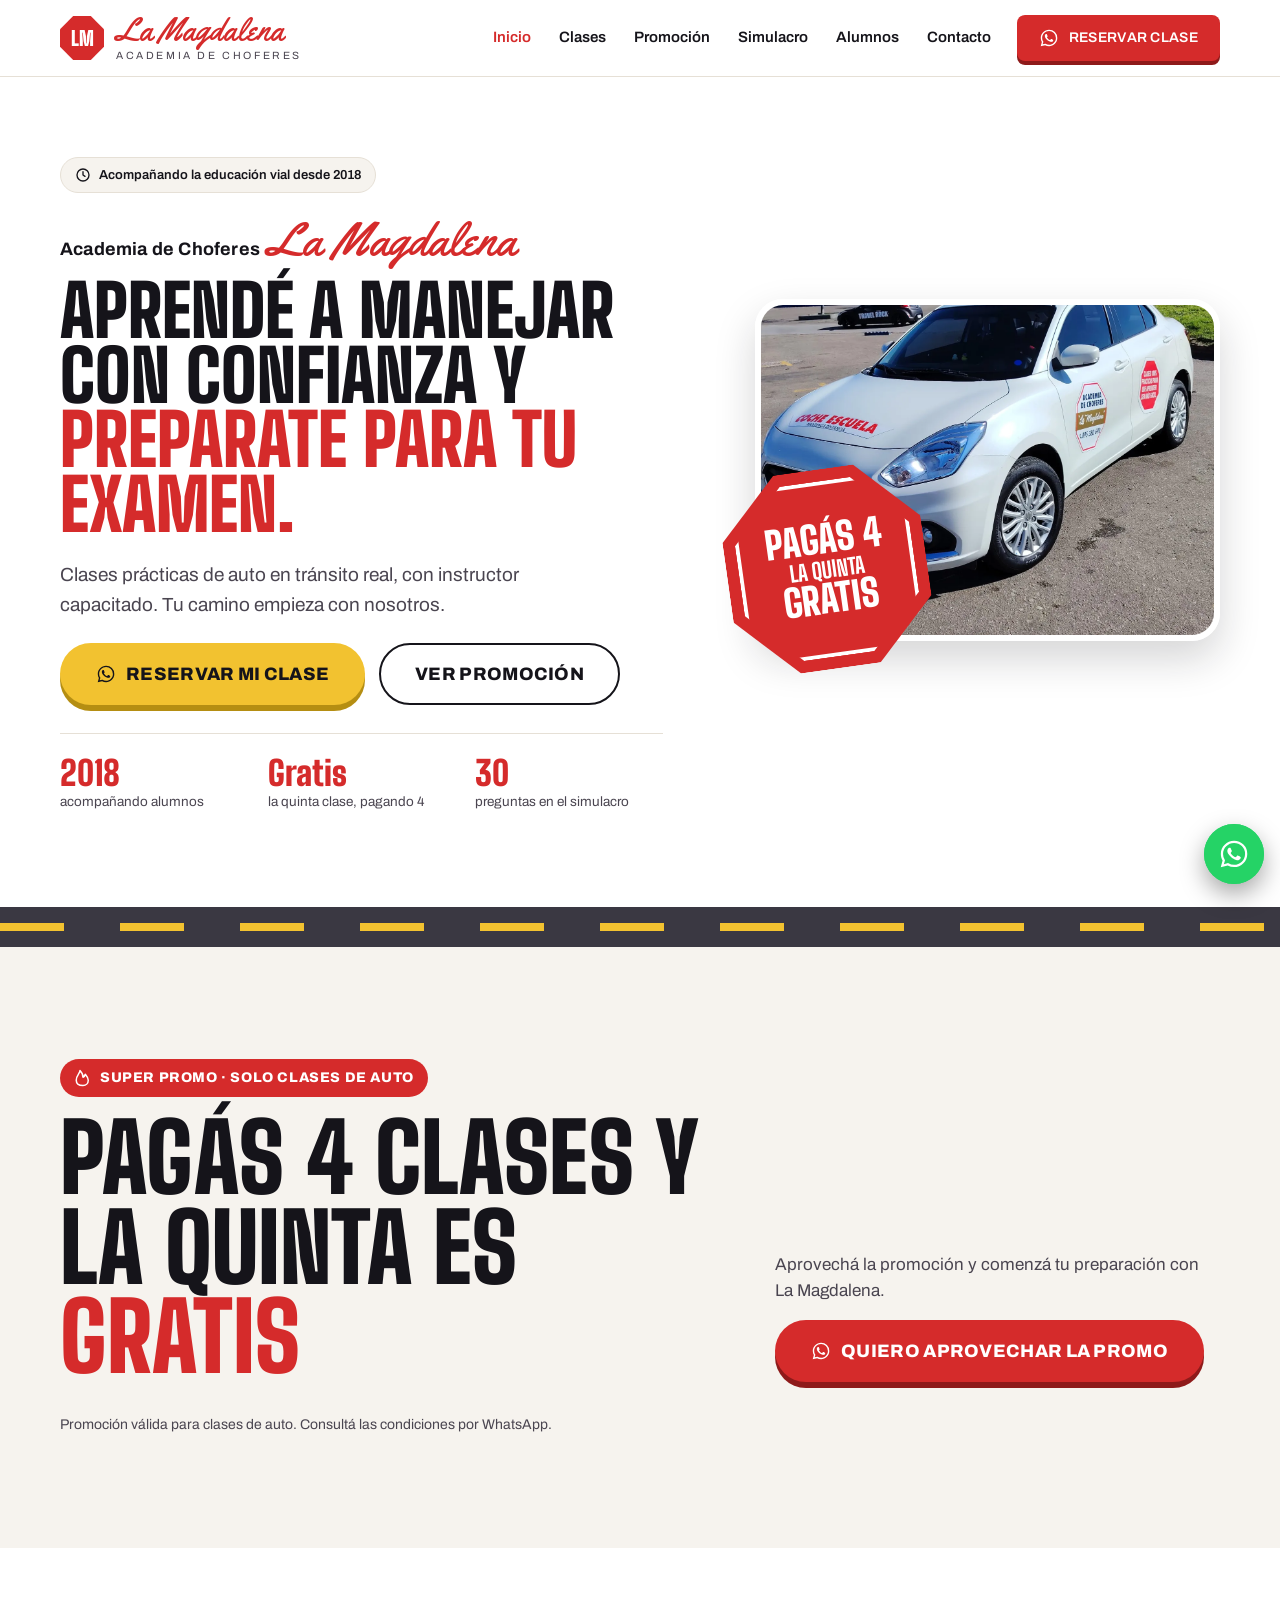
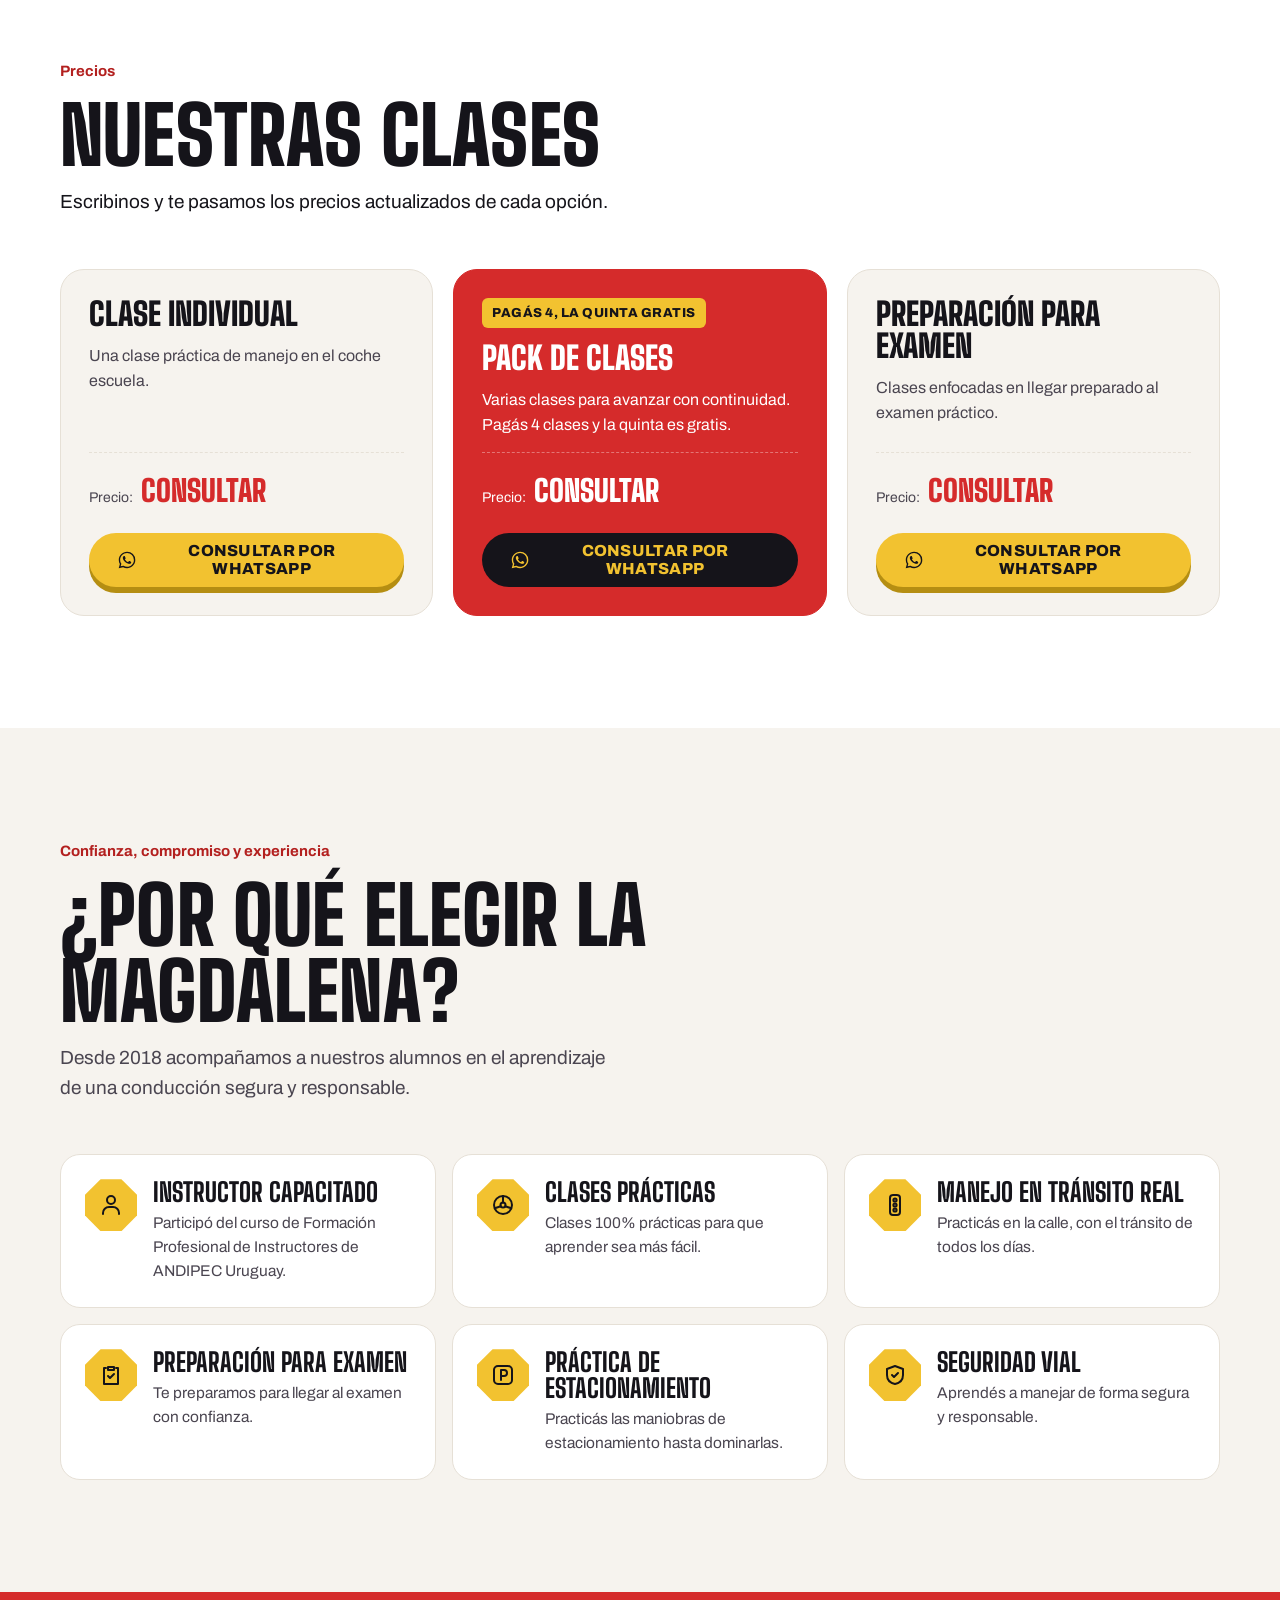
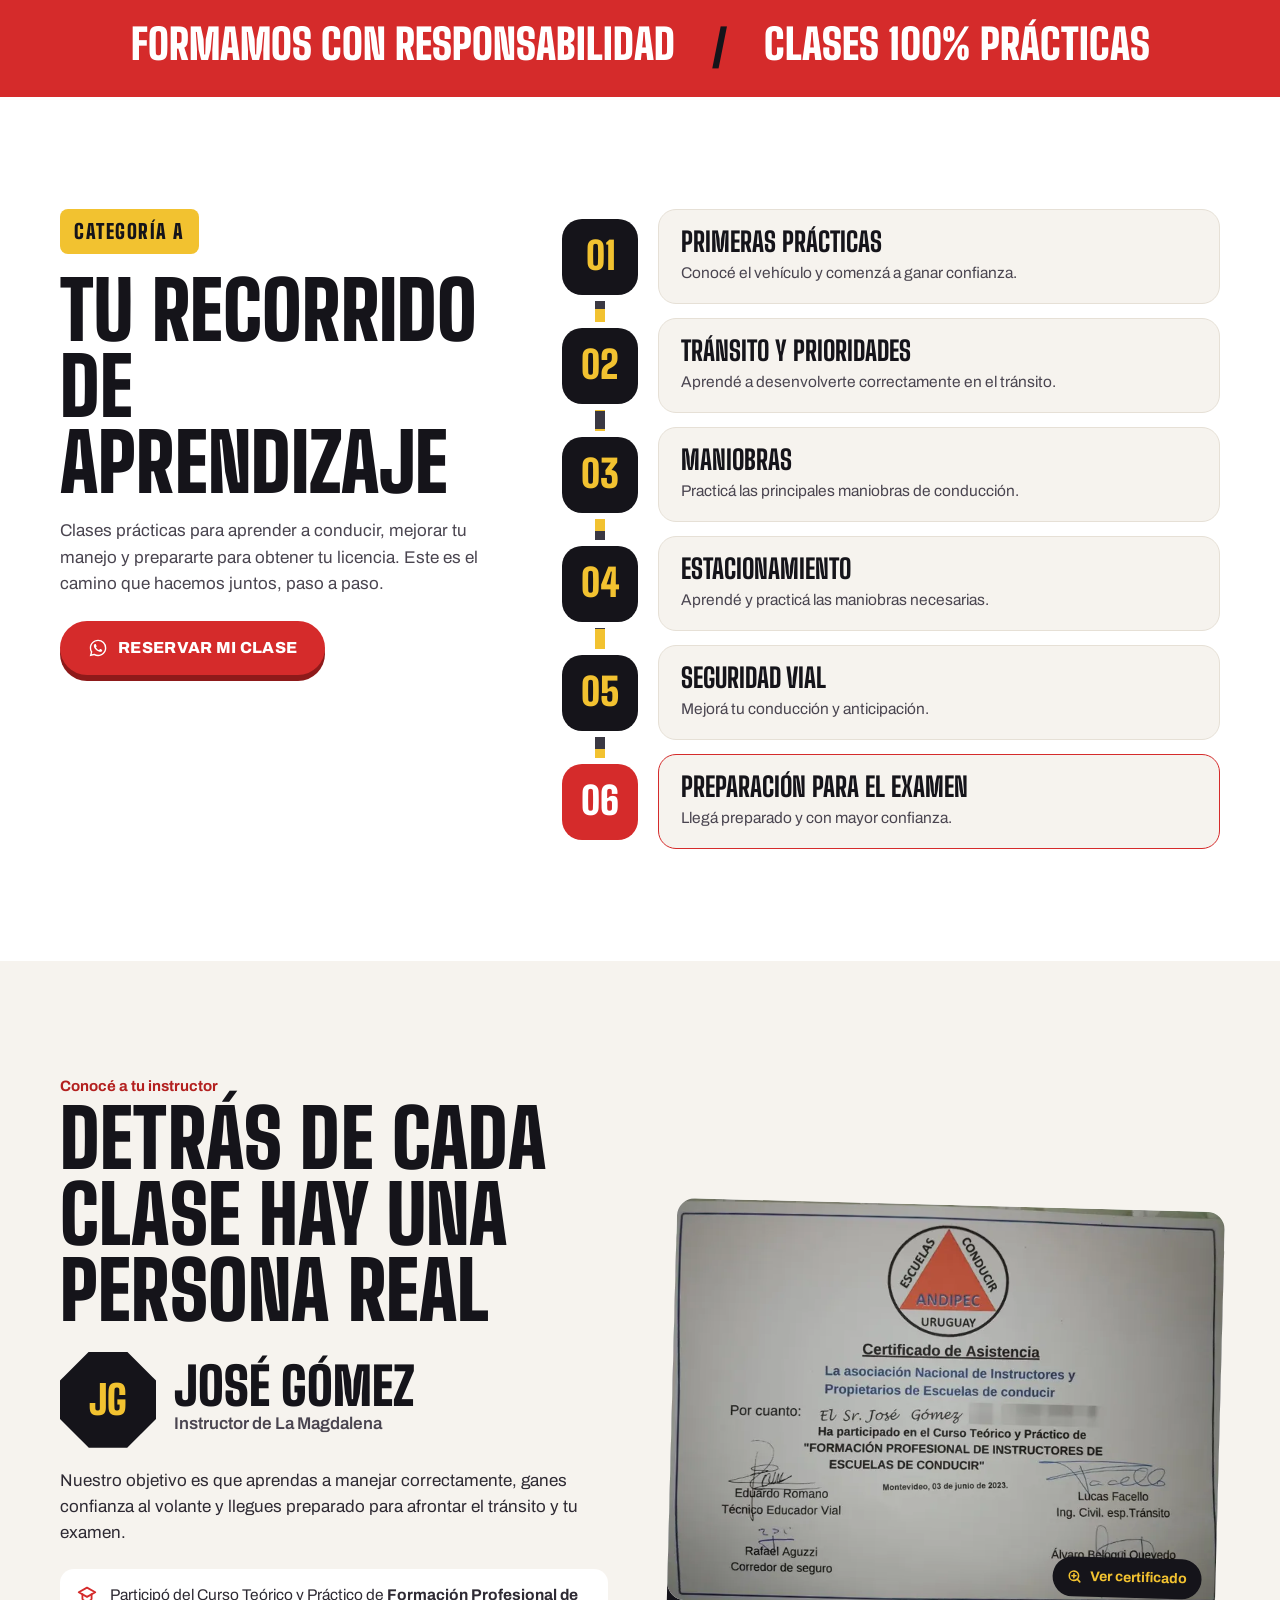
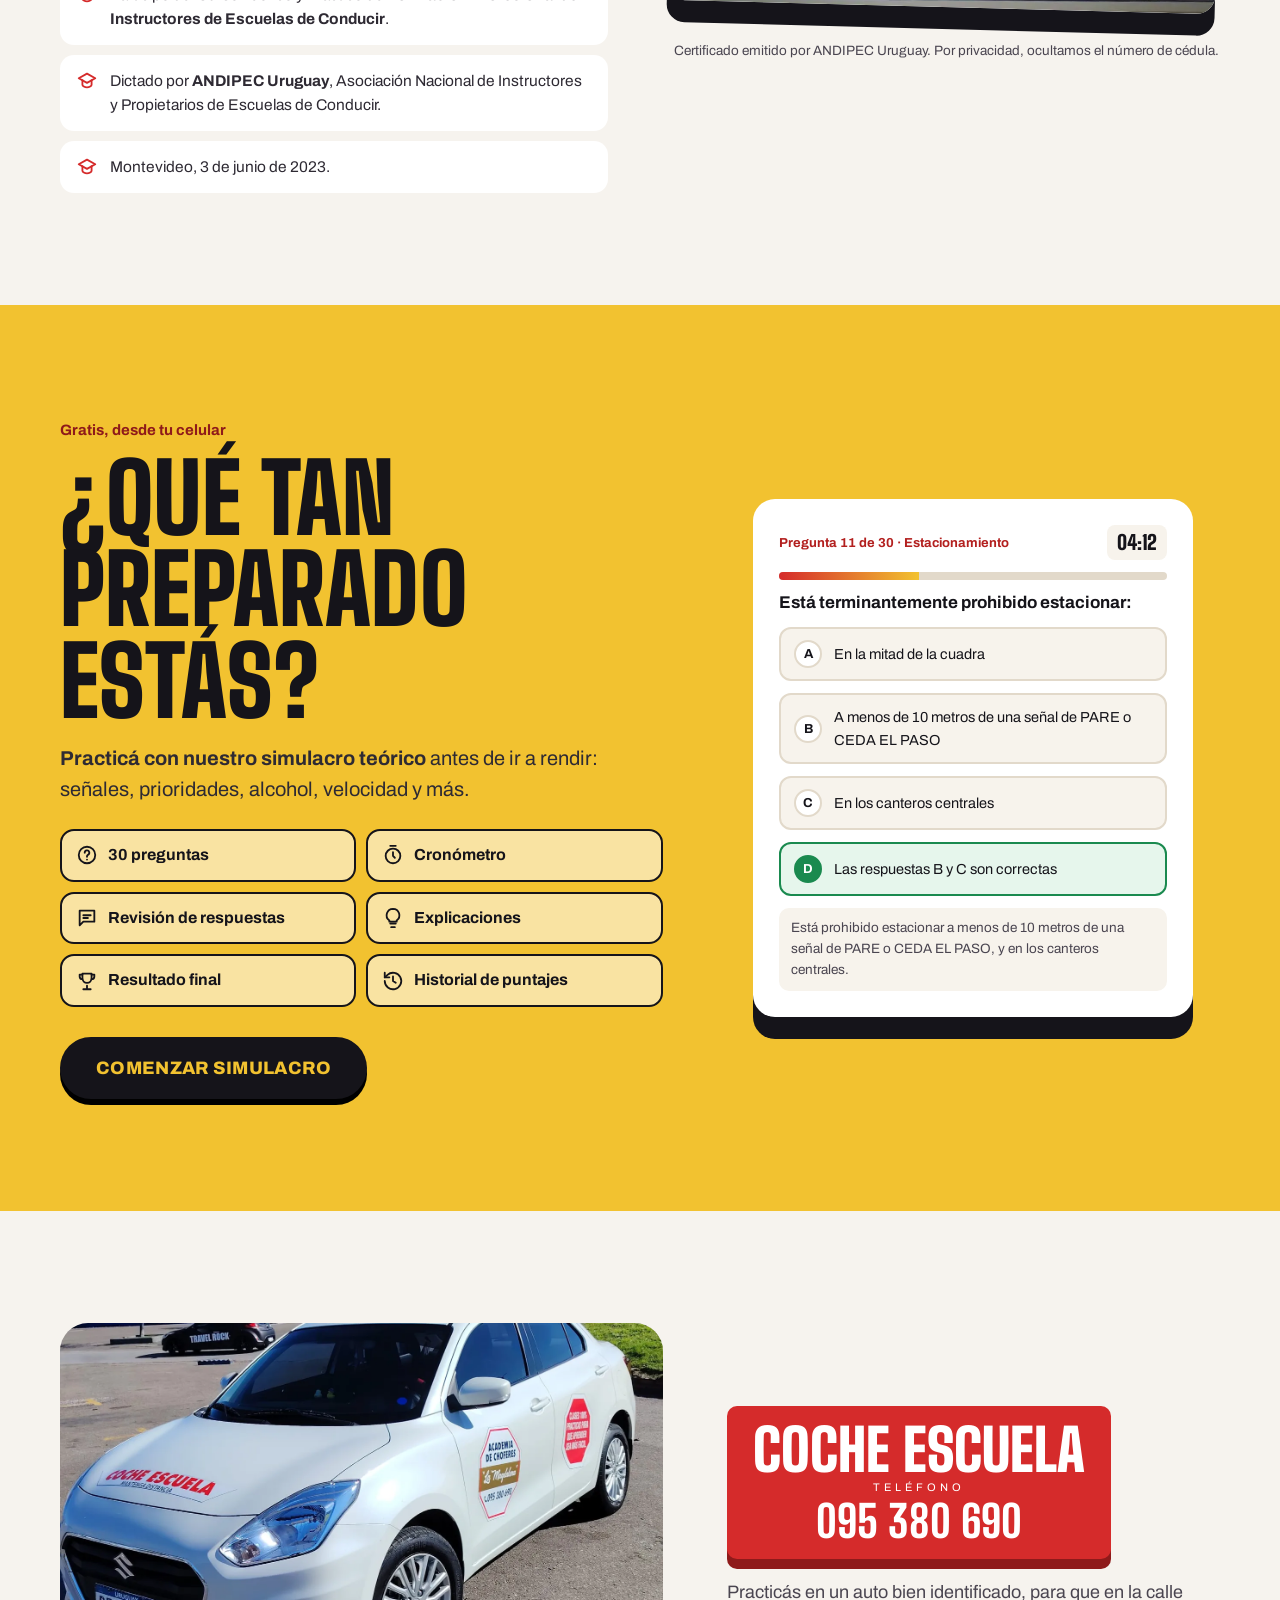
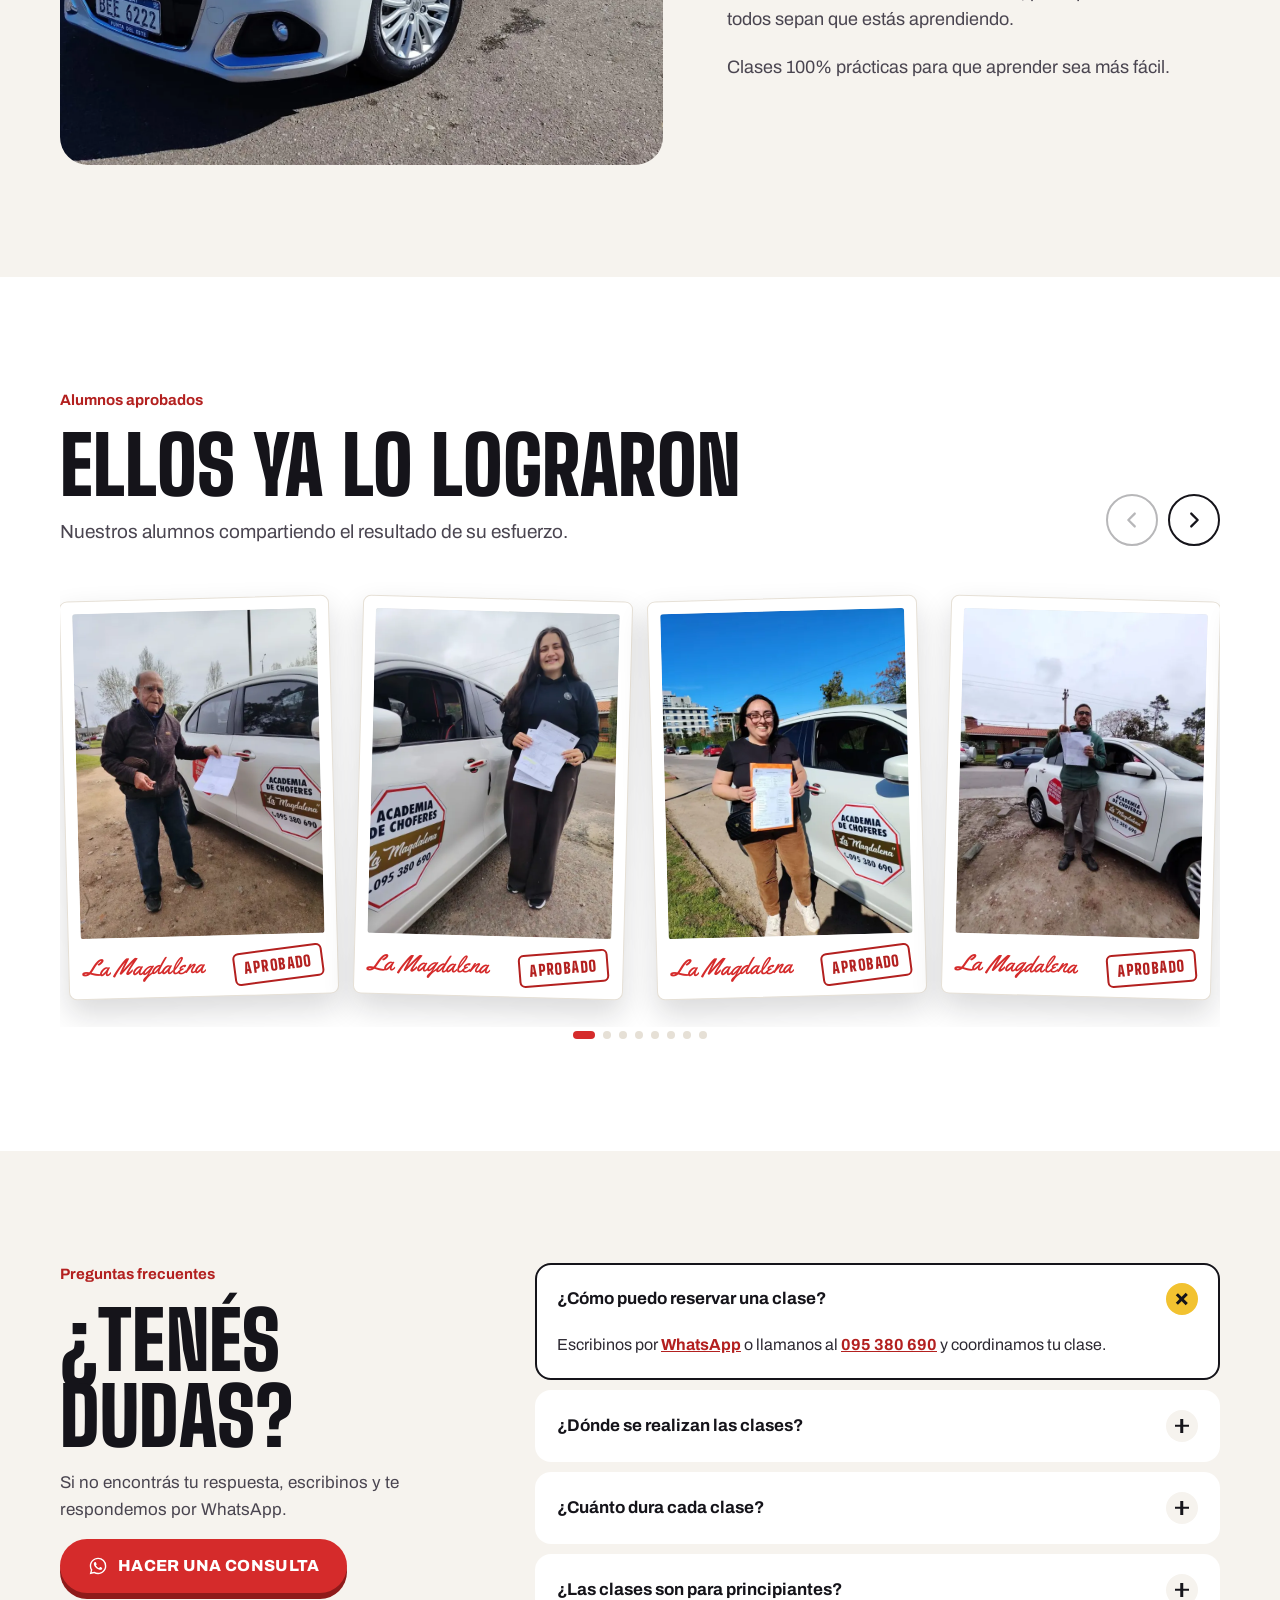
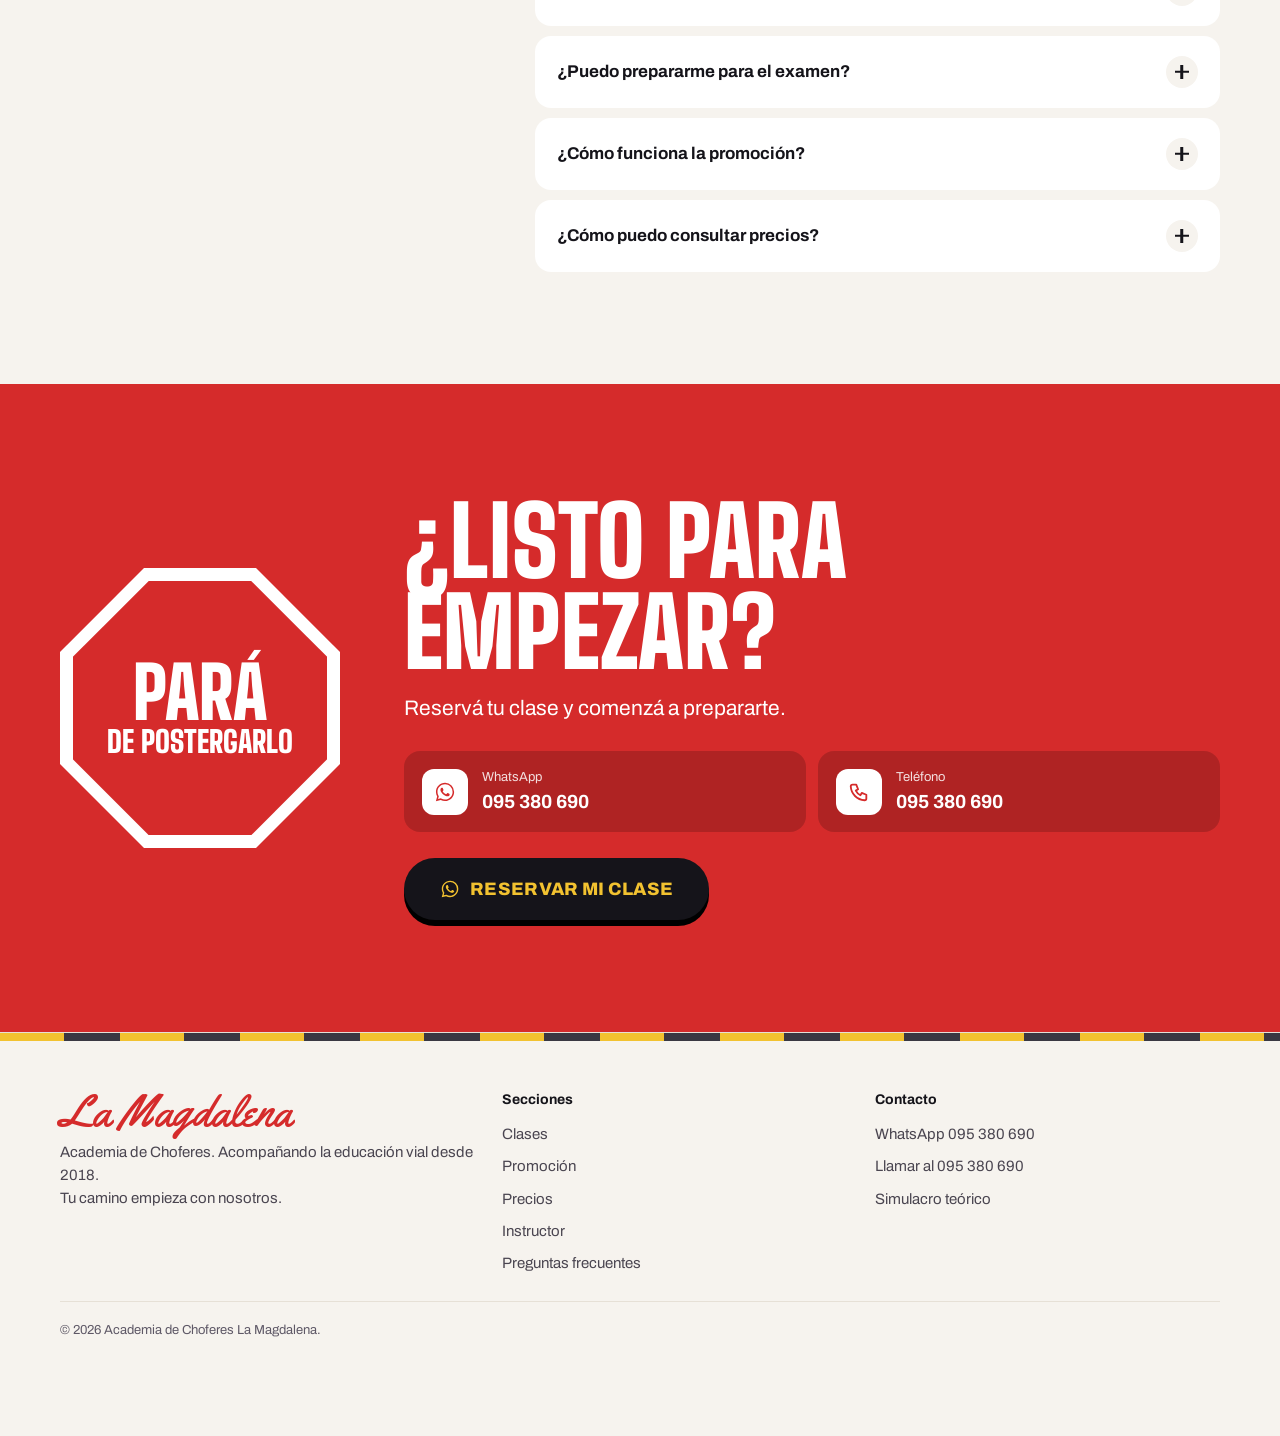
==== commit 8c6d1eb4: "Add files via upload" ====
--- a/index.html
+++ b/index.html
@@ -4,14 +4,14 @@
 <meta charset="UTF-8">
 <meta name="viewport" content="width=device-width, initial-scale=1.0, viewport-fit=cover">
 <title>Academia de Choferes La Magdalena | Clases de conducir</title>
-<meta name="description" content="Aprendé a manejar con confianza en la Academia de Choferes La Magdalena: clases prácticas de auto, preparación para el examen y simulacro teórico gratis. Promo: pagás 4 clases y la 5ª es gratis.">
+<meta name="description" content="Aprendé a manejar con confianza en la Academia de Choferes La Magdalena: clases prácticas de auto, preparación para el examen y simulacro teórico gratis. Promo: pagás 4 clases y la quinta es gratis.">
 <meta name="theme-color" content="#15141A">
 <link rel="canonical" href="https://academia-la-magdalena.vercel.app/">
 <meta property="og:type" content="website">
 <meta property="og:locale" content="es_UY">
 <meta property="og:site_name" content="Academia de Choferes La Magdalena">
 <meta property="og:title" content="Academia de Choferes La Magdalena | Clases de conducir">
-<meta property="og:description" content="Clases prácticas de manejo, preparación para el examen y simulacro teórico gratis. Pagás 4 clases de auto y la 5ª es gratis.">
+<meta property="og:description" content="Clases prácticas de manejo, preparación para el examen y simulacro teórico gratis. Pagás 4 clases y la quinta es gratis.">
 <meta property="og:url" content="https://academia-la-magdalena.vercel.app/">
 <meta property="og:image" content="https://academia-la-magdalena.vercel.app/assets/images/og-la-magdalena.jpg">
 <meta property="og:image:width" content="1200">
@@ -70,7 +70,7 @@
         </div>
         <div class="hero-datos" aria-label="La Magdalena en datos">
           <div class="dato"><b>2018</b><span>acompañando alumnos</span></div>
-          <div class="dato"><b>4 + 1</b><span>la 5ª clase es gratis</span></div>
+          <div class="dato"><b>Gratis</b><span>la quinta clase, pagando 4</span></div>
           <div class="dato"><b data-contar="30">30</b><span>preguntas en el simulacro</span></div>
         </div>
       </div>
@@ -79,7 +79,7 @@
           <source srcset="assets/images/coche-escuela.webp" type="image/webp">
           <img src="assets/images/coche-escuela.jpg" width="1400" height="1027" alt="Coche escuela blanco de la Academia de Choferes La Magdalena" fetchpriority="high">
         </picture>
-        <a class="sello-promo" href="#promo" aria-label="Ver promo: pagás 4 clases y la 5ª es gratis"><div><span class="s1">Promo</span><span class="s2">4+1</span><span class="s3">gratis</span></div></a>
+        <a class="sello-promo" href="#promo" aria-label="Ver promo: pagás 4 clases y la quinta es gratis"><div><span class="s1">Pagás 4</span><span class="s2">la quinta</span><span class="s3">gratis</span></div></a>
       </div>
     </div>
     <div class="hero-ruta" aria-hidden="true"><div class="ruta-linea"></div></div>
@@ -91,36 +91,11 @@
       <div class="promo-cabecera">
         <div class="revelar">
           <span class="chip-promo"><svg viewBox="0 0 24 24" fill="none" stroke="currentColor" stroke-width="2" stroke-linecap="round" stroke-linejoin="round" aria-hidden="true"><path d="M12 22c4 0 7-2.7 7-7 0-3.5-2.5-6.2-4-8-.4 2-1.5 3.2-3 4 .3-3.4-1.4-6.2-4-9 0 4-5 6.5-5 13 0 4.3 3.4 7 9 7z"/></svg>Super promo · solo clases de auto</span>
-          <h2 class="display">Promo 4 <span class="mas">+</span> 1 gratis</h2>
+          <h2 class="display">Pagás 4 clases y la quinta es <span class="mas">gratis</span></h2>
         </div>
         <div class="promo-lado revelar">
-          <p class="promo-lead">Pagás 4 clases de auto y la 5ª es <b>gratis</b></p>
-          <p>Aprovechá la promoción y comenzá tu preparación con La Magdalena.</p>
-          <a href="https://wa.me/59895380690?text=Hola%2C%20quiero%20aprovechar%20la%20promo%204%20%2B%201%3A%20pago%204%20clases%20de%20auto%20y%20la%205%C2%AA%20es%20gratis." class="btn btn-rojo btn-grande" target="_blank" rel="noopener"><svg viewBox="0 0 24 24" fill="currentColor" aria-hidden="true"><path d="M12.04 2C6.58 2 2.13 6.45 2.13 11.91c0 1.75.46 3.45 1.32 4.95L2.05 22l5.25-1.38a9.9 9.9 0 0 0 4.74 1.21h.01c5.46 0 9.91-4.45 9.91-9.91A9.85 9.85 0 0 0 12.04 2zm0 18.15h-.01a8.2 8.2 0 0 1-4.19-1.15l-.3-.18-3.12.82.83-3.04-.2-.31a8.22 8.22 0 0 1-1.26-4.38c0-4.54 3.7-8.24 8.25-8.24 2.2 0 4.27.86 5.83 2.42a8.18 8.18 0 0 1 2.41 5.83c0 4.54-3.7 8.23-8.24 8.23zm4.52-6.16c-.25-.12-1.47-.72-1.69-.81-.23-.08-.39-.12-.56.13-.16.25-.64.81-.79.97-.14.17-.29.19-.54.06-.25-.12-1.05-.39-1.99-1.23-.74-.66-1.23-1.47-1.38-1.72-.14-.25-.02-.38.11-.51.11-.11.25-.29.37-.43.13-.15.17-.25.25-.42.08-.17.04-.31-.02-.43-.06-.12-.56-1.34-.76-1.84-.2-.48-.41-.42-.56-.43h-.48c-.17 0-.43.06-.66.31-.22.25-.86.85-.86 2.07s.89 2.4 1.01 2.56c.12.17 1.75 2.67 4.23 3.74.59.26 1.05.41 1.41.52.59.19 1.13.16 1.56.1.48-.07 1.47-.6 1.67-1.18.21-.58.21-1.07.14-1.18-.06-.1-.22-.16-.47-.29z"/></svg>Quiero aprovechar la promo</a>
-        </div>
-      </div>
-      <div class="tarjeta-clases revelar">
-        <div class="tarjeta-top"><span class="t">Tu tarjeta de clases</span><span class="script">La Magdalena</span></div>
-        <div class="slots">
-            <button type="button" class="slot" data-n="1" aria-pressed="false" aria-label="Clase 1, pagás">
-              <span class="check"><svg viewBox="0 0 24 24" fill="none" stroke="currentColor" stroke-width="3" stroke-linecap="round" stroke-linejoin="round" aria-hidden="true"><path d="M5 12l5 5L20 7"/></svg></span><span class="c">Clase</span><span class="n">1</span><span class="l">Pagás</span>
-            </button>
-            <button type="button" class="slot" data-n="2" aria-pressed="false" aria-label="Clase 2, pagás">
-              <span class="check"><svg viewBox="0 0 24 24" fill="none" stroke="currentColor" stroke-width="3" stroke-linecap="round" stroke-linejoin="round" aria-hidden="true"><path d="M5 12l5 5L20 7"/></svg></span><span class="c">Clase</span><span class="n">2</span><span class="l">Pagás</span>
-            </button>
-            <button type="button" class="slot" data-n="3" aria-pressed="false" aria-label="Clase 3, pagás">
-              <span class="check"><svg viewBox="0 0 24 24" fill="none" stroke="currentColor" stroke-width="3" stroke-linecap="round" stroke-linejoin="round" aria-hidden="true"><path d="M5 12l5 5L20 7"/></svg></span><span class="c">Clase</span><span class="n">3</span><span class="l">Pagás</span>
-            </button>
-            <button type="button" class="slot" data-n="4" aria-pressed="false" aria-label="Clase 4, pagás">
-              <span class="check"><svg viewBox="0 0 24 24" fill="none" stroke="currentColor" stroke-width="3" stroke-linecap="round" stroke-linejoin="round" aria-hidden="true"><path d="M5 12l5 5L20 7"/></svg></span><span class="c">Clase</span><span class="n">4</span><span class="l">Pagás</span>
-            </button>
-            <button type="button" class="slot gratis" data-n="5" aria-pressed="false" aria-label="Clase 5, gratis">
-              <span class="check"><svg viewBox="0 0 24 24" fill="none" stroke="currentColor" stroke-width="3" stroke-linecap="round" stroke-linejoin="round" aria-hidden="true"><path d="M5 12l5 5L20 7"/></svg></span><span class="c">Clase</span><span class="n">5</span><span class="l">Gratis</span>
-            </button>
-        </div>
-        <div class="tarjeta-pie">
-          <span class="msg" id="msg-promo" aria-live="polite">Tocá las clases para ver cómo llegás a la de regalo.</span>
-          <a href="https://wa.me/59895380690?text=Hola%2C%20quiero%20aprovechar%20la%20promo%204%20%2B%201%3A%20pago%204%20clases%20de%20auto%20y%20la%205%C2%AA%20es%20gratis." class="btn btn-negro" target="_blank" rel="noopener">Quiero la promo</a>
+                    <p>Aprovechá la promoción y comenzá tu preparación con La Magdalena.</p>
+          <a href="https://wa.me/59895380690?text=Hola%2C%20quiero%20aprovechar%20la%20promo%3A%20pago%204%20clases%20y%20la%20quinta%20es%20gratis." class="btn btn-rojo btn-grande" target="_blank" rel="noopener"><svg viewBox="0 0 24 24" fill="currentColor" aria-hidden="true"><path d="M12.04 2C6.58 2 2.13 6.45 2.13 11.91c0 1.75.46 3.45 1.32 4.95L2.05 22l5.25-1.38a9.9 9.9 0 0 0 4.74 1.21h.01c5.46 0 9.91-4.45 9.91-9.91A9.85 9.85 0 0 0 12.04 2zm0 18.15h-.01a8.2 8.2 0 0 1-4.19-1.15l-.3-.18-3.12.82.83-3.04-.2-.31a8.22 8.22 0 0 1-1.26-4.38c0-4.54 3.7-8.24 8.25-8.24 2.2 0 4.27.86 5.83 2.42a8.18 8.18 0 0 1 2.41 5.83c0 4.54-3.7 8.23-8.24 8.23zm4.52-6.16c-.25-.12-1.47-.72-1.69-.81-.23-.08-.39-.12-.56.13-.16.25-.64.81-.79.97-.14.17-.29.19-.54.06-.25-.12-1.05-.39-1.99-1.23-.74-.66-1.23-1.47-1.38-1.72-.14-.25-.02-.38.11-.51.11-.11.25-.29.37-.43.13-.15.17-.25.25-.42.08-.17.04-.31-.02-.43-.06-.12-.56-1.34-.76-1.84-.2-.48-.41-.42-.56-.43h-.48c-.17 0-.43.06-.66.31-.22.25-.86.85-.86 2.07s.89 2.4 1.01 2.56c.12.17 1.75 2.67 4.23 3.74.59.26 1.05.41 1.41.52.59.19 1.13.16 1.56.1.48-.07 1.47-.6 1.67-1.18.21-.58.21-1.07.14-1.18-.06-.1-.22-.16-.47-.29z"/></svg>Quiero aprovechar la promo</a>
         </div>
       </div>
       <p class="promo-condicion">Promoción válida para clases de auto. Consultá las condiciones por WhatsApp.</p>
@@ -145,9 +120,9 @@
             <a class="btn btn-amarillo btn-bloque" href="https://wa.me/59895380690?text=Hola%2C%20quiero%20consultar%20el%20precio%20de%3A%20Clase%20individual" target="_blank" rel="noopener"><svg viewBox="0 0 24 24" fill="currentColor" aria-hidden="true"><path d="M12.04 2C6.58 2 2.13 6.45 2.13 11.91c0 1.75.46 3.45 1.32 4.95L2.05 22l5.25-1.38a9.9 9.9 0 0 0 4.74 1.21h.01c5.46 0 9.91-4.45 9.91-9.91A9.85 9.85 0 0 0 12.04 2zm0 18.15h-.01a8.2 8.2 0 0 1-4.19-1.15l-.3-.18-3.12.82.83-3.04-.2-.31a8.22 8.22 0 0 1-1.26-4.38c0-4.54 3.7-8.24 8.25-8.24 2.2 0 4.27.86 5.83 2.42a8.18 8.18 0 0 1 2.41 5.83c0 4.54-3.7 8.23-8.24 8.23zm4.52-6.16c-.25-.12-1.47-.72-1.69-.81-.23-.08-.39-.12-.56.13-.16.25-.64.81-.79.97-.14.17-.29.19-.54.06-.25-.12-1.05-.39-1.99-1.23-.74-.66-1.23-1.47-1.38-1.72-.14-.25-.02-.38.11-.51.11-.11.25-.29.37-.43.13-.15.17-.25.25-.42.08-.17.04-.31-.02-.43-.06-.12-.56-1.34-.76-1.84-.2-.48-.41-.42-.56-.43h-.48c-.17 0-.43.06-.66.31-.22.25-.86.85-.86 2.07s.89 2.4 1.01 2.56c.12.17 1.75 2.67 4.23 3.74.59.26 1.05.41 1.41.52.59.19 1.13.16 1.56.1.48-.07 1.47-.6 1.67-1.18.21-.58.21-1.07.14-1.18-.06-.1-.22-.16-.47-.29z"/></svg>Consultar por WhatsApp</a>
           </article>
           <article class="plan plan-promo revelar">
-            <span class="marcador">Promo 4 + 1 gratis</span>
+            <span class="marcador">Pagás 4, la quinta gratis</span>
             <h3>Pack de clases</h3>
-            <p>Varias clases para avanzar con continuidad. Consultá por la promo 4 + 1.</p>
+            <p>Varias clases para avanzar con continuidad. Pagás 4 clases y la quinta es gratis.</p>
             <!-- PRECIO: reemplazá "Consultar" por el precio real, por ejemplo: <b>$ 0000</b> -->
             <div class="precio"><span>Precio:</span><b>Consultar</b></div>
             <a class="btn btn-negro btn-bloque" href="https://wa.me/59895380690?text=Hola%2C%20quiero%20consultar%20el%20precio%20de%3A%20Pack%20de%20clases" target="_blank" rel="noopener"><svg viewBox="0 0 24 24" fill="currentColor" aria-hidden="true"><path d="M12.04 2C6.58 2 2.13 6.45 2.13 11.91c0 1.75.46 3.45 1.32 4.95L2.05 22l5.25-1.38a9.9 9.9 0 0 0 4.74 1.21h.01c5.46 0 9.91-4.45 9.91-9.91A9.85 9.85 0 0 0 12.04 2zm0 18.15h-.01a8.2 8.2 0 0 1-4.19-1.15l-.3-.18-3.12.82.83-3.04-.2-.31a8.22 8.22 0 0 1-1.26-4.38c0-4.54 3.7-8.24 8.25-8.24 2.2 0 4.27.86 5.83 2.42a8.18 8.18 0 0 1 2.41 5.83c0 4.54-3.7 8.23-8.24 8.23zm4.52-6.16c-.25-.12-1.47-.72-1.69-.81-.23-.08-.39-.12-.56.13-.16.25-.64.81-.79.97-.14.17-.29.19-.54.06-.25-.12-1.05-.39-1.99-1.23-.74-.66-1.23-1.47-1.38-1.72-.14-.25-.02-.38.11-.51.11-.11.25-.29.37-.43.13-.15.17-.25.25-.42.08-.17.04-.31-.02-.43-.06-.12-.56-1.34-.76-1.84-.2-.48-.41-.42-.56-.43h-.48c-.17 0-.43.06-.66.31-.22.25-.86.85-.86 2.07s.89 2.4 1.01 2.56c.12.17 1.75 2.67 4.23 3.74.59.26 1.05.41 1.41.52.59.19 1.13.16 1.56.1.48-.07 1.47-.6 1.67-1.18.21-.58.21-1.07.14-1.18-.06-.1-.22-.16-.47-.29z"/></svg>Consultar por WhatsApp</a>
@@ -370,7 +345,7 @@
             <details><summary>¿Cuánto dura cada clase?<span class="mas" aria-hidden="true"></span></summary><div class="resp"><p>Consultanos por <a href="https://wa.me/59895380690?text=Hola%2C%20quer%C3%ADa%20saber%20cu%C3%A1nto%20dura%20cada%20clase." target="_blank" rel="noopener">WhatsApp</a> y te contamos cómo se organizan las clases.</p></div></details>
             <details><summary>¿Las clases son para principiantes?<span class="mas" aria-hidden="true"></span></summary><div class="resp"><p>Sí. Nuestras clases prácticas son para aprender a conducir, mejorar tu manejo y prepararte para obtener tu licencia.</p></div></details>
             <details><summary>¿Puedo prepararme para el examen?<span class="mas" aria-hidden="true"></span></summary><div class="resp"><p>Sí. La preparación para el examen es parte del recorrido de clases, y además podés practicar el teórico gratis con nuestro <a href="simulacro.html">simulacro</a>.</p></div></details>
-            <details><summary>¿Cómo funciona la promoción 4 + 1?<span class="mas" aria-hidden="true"></span></summary><div class="resp"><p>Pagás 4 clases de auto y la 5ª es gratis. Para conocer el resto de las condiciones, consultanos por <a href="https://wa.me/59895380690?text=Hola%2C%20quiero%20saber%20m%C3%A1s%20sobre%20la%20promo%204%20%2B%201." target="_blank" rel="noopener">WhatsApp</a>.</p></div></details>
+            <details><summary>¿Cómo funciona la promoción?<span class="mas" aria-hidden="true"></span></summary><div class="resp"><p>Pagás 4 clases y la quinta es gratis. Para conocer el resto de las condiciones, consultanos por <a href="https://wa.me/59895380690?text=Hola%2C%20quiero%20saber%20m%C3%A1s%20sobre%20la%20promo%3A%20pago%204%20clases%20y%20la%20quinta%20es%20gratis." target="_blank" rel="noopener">WhatsApp</a>.</p></div></details>
             <details><summary>¿Cómo puedo consultar precios?<span class="mas" aria-hidden="true"></span></summary><div class="resp"><p>Escribinos por <a href="https://wa.me/59895380690?text=Hola%2C%20quiero%20consultar%20los%20precios%20de%20las%20clases." target="_blank" rel="noopener">WhatsApp</a> o llamanos al <a href="tel:+59895380690">095 380 690</a>.</p></div></details>
       </div>
     </div>
@@ -402,7 +377,7 @@
   <div class="contenedor">
     <div class="pie">
       <div><span class="script">La Magdalena</span><p>Academia de Choferes. Acompañando la educación vial desde 2018.<br>Tu camino empieza con nosotros.</p></div>
-      <div><h3>Secciones</h3><ul><li><a href="#clases">Clases</a></li><li><a href="#promo">Promoción 4 + 1</a></li><li><a href="#precios">Precios</a></li><li><a href="#instructor">Instructor</a></li><li><a href="#faq">Preguntas frecuentes</a></li></ul></div>
+      <div><h3>Secciones</h3><ul><li><a href="#clases">Clases</a></li><li><a href="#promo">Promoción</a></li><li><a href="#precios">Precios</a></li><li><a href="#instructor">Instructor</a></li><li><a href="#faq">Preguntas frecuentes</a></li></ul></div>
       <div><h3>Contacto</h3><ul><li><a href="https://wa.me/59895380690?text=Hola%2C%20quiero%20reservar%20una%20clase%20de%20manejo." target="_blank" rel="noopener">WhatsApp 095 380 690</a></li><li><a href="tel:+59895380690">Llamar al 095 380 690</a></li><li><a href="simulacro.html">Simulacro teórico</a></li></ul></div>
     </div>
     <p class="legal">© <span id="anio">2026</span> Academia de Choferes La Magdalena.</p>
--- a/styles.css
+++ b/styles.css
@@ -4,26 +4,26 @@
    Big Shoulders Display / Archivo / Yellowtail, octógono.
 ========================================================= */
 :root{
-  --asfalto:#15141A; --asfalto-2:#1C1B22; --asfalto-3:#24232B; --asfalto-4:#2A2930; --linea:#2F2D36;
-  --crema:#F3EDE2; --crema-2:#EAE2D3; --blanco:#FFFFFF;
-  --texto-suave:#BDB5A8; --texto-oscuro-suave:#4A4550;
+  --asfalto:#15141A; --linea:#E6E0D6;
+  --crema:#F6F3EE; --crema-2:#EAE4DA; --blanco:#FFFFFF;
+  --texto-suave:#4A4550; --texto-oscuro-suave:#4A4550; --gris-fondo:#F6F3EE; --borde:#E6E0D6;
   --rojo:#D52B2B; --rojo-osc:#B3201F; --rojo-sombra:#8E1A1A;
   --amarillo:#F2C230; --dorado:#C9A15B; --marron:#6B4F2A; --verde-wa:#25D366;
   --display:'Big Shoulders Display','Arial Narrow',Impact,sans-serif;
   --cuerpo:'Archivo','Helvetica Neue',Arial,sans-serif;
   --script:'Yellowtail',cursive;
   --octo:polygon(30% 0,70% 0,100% 30%,100% 70%,70% 100%,30% 100%,0 70%,0 30%);
-  --nav-h:72px;
+  --nav-h:76px;
   --sec-y:clamp(64px,9vw,112px);
 }
 *,*::before,*::after{box-sizing:border-box}
 html{scroll-behavior:smooth;scroll-padding-top:calc(var(--nav-h) + 12px);overflow-x:hidden;-webkit-text-size-adjust:100%}
-body{margin:0;background:var(--asfalto);color:var(--crema);font-family:var(--cuerpo);font-size:17px;line-height:1.55;overflow-x:hidden}
+body{margin:0;background:var(--blanco);color:var(--asfalto);font-family:var(--cuerpo);font-size:17px;line-height:1.55;overflow-x:hidden}
 img{max-width:100%;height:auto;display:block}
 a{color:var(--amarillo)}
 h1,h2,h3,p{margin:0}
 button{font:inherit}
-:focus-visible{outline:3px solid var(--amarillo);outline-offset:3px;border-radius:6px}
+:focus-visible{outline:3px solid var(--rojo);outline-offset:3px;border-radius:6px}
 .sr-only{position:absolute;width:1px;height:1px;padding:0;margin:-1px;overflow:hidden;clip:rect(0,0,0,0);white-space:nowrap;border:0}
 .salto{position:absolute;left:12px;top:-60px;z-index:100;background:var(--amarillo);color:var(--asfalto);padding:10px 16px;border-radius:8px;font-weight:700;text-decoration:none}
 .salto:focus{top:12px}
@@ -48,27 +48,27 @@
 .btn-amarillo{background:var(--amarillo);color:var(--asfalto);box-shadow:0 6px 0 #B58E12}
 .btn-amarillo:hover{box-shadow:0 8px 0 #B58E12}
 .btn-negro{background:var(--asfalto);color:var(--amarillo)}
-.btn-borde{border-color:currentColor;color:var(--crema);background:transparent}
-.btn-borde:hover{background:rgba(255,255,255,.06)}
+.btn-borde{border-color:currentColor;color:var(--asfalto);background:transparent}
+.btn-borde:hover{background:rgba(21,20,26,.05)}
 .btn-grande{min-height:62px;padding:0 34px;font-size:18px}
 .btn-bloque{width:100%}
 .botones{display:flex;flex-wrap:wrap;gap:14px}
 
 /* ---------- NAV ---------- */
-.nav{position:sticky;top:0;z-index:50;background:rgba(21,20,26,.94);backdrop-filter:saturate(1.2) blur(10px);-webkit-backdrop-filter:blur(10px);border-bottom:1px solid var(--linea);transition:box-shadow .2s ease}
-.nav.con-sombra{box-shadow:0 8px 24px rgba(0,0,0,.35)}
+.nav{position:sticky;top:0;z-index:50;background:rgba(255,255,255,.96);backdrop-filter:saturate(1.2) blur(10px);-webkit-backdrop-filter:blur(10px);border-bottom:1px solid var(--linea);transition:box-shadow .2s ease}
+.nav.con-sombra{box-shadow:0 6px 20px rgba(21,20,26,.10)}
 .nav-barra{display:flex;align-items:center;justify-content:space-between;gap:16px;height:var(--nav-h)}
-.marca{display:flex;align-items:center;gap:12px;text-decoration:none;color:var(--crema);min-width:0}
+.marca{display:flex;align-items:center;gap:12px;text-decoration:none;color:var(--asfalto);min-width:0}
 .octo{width:44px;height:44px;flex:none;background:var(--rojo);clip-path:var(--octo);display:flex;align-items:center;justify-content:center;font-family:var(--display);font-weight:900;font-size:20px;color:#fff}
 .marca-texto{display:flex;flex-direction:column;line-height:1;min-width:0}
-.marca-texto .script{font-family:var(--script);font-size:27px;color:var(--dorado);white-space:nowrap}
+.marca-texto .script{font-family:var(--script);font-size:31px;color:var(--rojo);white-space:nowrap}
 .marca-texto small{font-size:10.5px;letter-spacing:2.6px;text-transform:uppercase;color:var(--texto-suave);margin-top:3px;white-space:nowrap}
 .menu{display:flex;align-items:center;gap:4px}
-.menu a{color:var(--crema);text-decoration:none;font-weight:600;font-size:15px;padding:10px 12px;border-radius:8px;transition:color .15s ease,background-color .15s ease}
-.menu a:hover,.menu a.activo{color:var(--amarillo)}
+.menu a{color:var(--asfalto);text-decoration:none;font-weight:600;font-size:15px;padding:10px 12px;border-radius:8px;transition:color .15s ease,background-color .15s ease}
+.menu a:hover,.menu a.activo{color:var(--rojo)}
 .menu .btn{margin-left:10px;min-height:46px;padding:0 20px;font-size:14px;color:#fff;box-shadow:0 4px 0 var(--rojo-sombra)}
 .menu .btn:hover{color:#fff}
-.hamburguesa{display:none;width:48px;height:48px;border:0;border-radius:12px;background:var(--asfalto-3);color:var(--crema);align-items:center;justify-content:center;cursor:pointer;flex:none}
+.hamburguesa{display:none;width:48px;height:48px;border:0;border-radius:12px;background:var(--gris-fondo);color:var(--asfalto);align-items:center;justify-content:center;cursor:pointer;flex:none}
 .hamburguesa span{display:block;width:22px;height:2px;background:currentColor;position:relative;transition:background .2s ease}
 .hamburguesa span::before,.hamburguesa span::after{content:"";position:absolute;left:0;width:22px;height:2px;background:currentColor;transition:transform .25s ease,top .25s ease}
 .hamburguesa span::before{top:-7px}.hamburguesa span::after{top:7px}
@@ -78,7 +78,7 @@
 
 @media (max-width:980px){
   .hamburguesa{display:inline-flex}
-  .menu{position:fixed;left:0;right:0;top:var(--nav-h);bottom:0;flex-direction:column;align-items:stretch;gap:0;padding:12px 20px 32px;background:var(--asfalto);overflow-y:auto;transform:translateY(-8px);opacity:0;visibility:hidden;transition:opacity .2s ease,transform .2s ease,visibility 0s linear .2s}
+  .menu{position:fixed;left:0;right:0;top:var(--nav-h);bottom:0;flex-direction:column;align-items:stretch;gap:0;padding:12px 20px 32px;background:var(--blanco);overflow-y:auto;transform:translateY(-8px);opacity:0;visibility:hidden;transition:opacity .2s ease,transform .2s ease,visibility 0s linear .2s}
   .menu.abierto{opacity:1;transform:none;visibility:visible;transition:opacity .2s ease,transform .2s ease}
   .menu a{font-family:var(--display);font-weight:800;font-size:30px;text-transform:uppercase;padding:14px 4px;border-bottom:1px solid var(--linea);border-radius:0}
   .menu .btn{margin:22px 0 0;min-height:60px;font-family:var(--cuerpo);font-size:17px;border-bottom:0;border-radius:999px}
@@ -86,87 +86,70 @@
 }
 
 /* ---------- HERO ---------- */
-.hero{position:relative;background:var(--asfalto)}
+.hero{position:relative;background:var(--blanco)}
 .hero-grid{display:grid;grid-template-columns:minmax(0,1.1fr) minmax(0,.9fr);align-items:center;gap:clamp(32px,5vw,64px);padding-top:clamp(40px,7vw,80px);padding-bottom:clamp(56px,8vw,96px)}
 .hero-texto{display:flex;flex-direction:column;gap:24px;min-width:0}
-.pill{align-self:flex-start;display:inline-flex;align-items:center;gap:8px;padding:7px 14px;border:1px solid var(--dorado);border-radius:999px;font-size:13px;font-weight:600;color:var(--dorado)}
+.pill{align-self:flex-start;display:inline-flex;align-items:center;gap:8px;padding:7px 14px;border:1px solid var(--borde);background:var(--gris-fondo);border-radius:999px;font-size:13px;font-weight:600;color:var(--asfalto)}
 .pill svg{width:16px;height:16px}
 .hero h1{display:flex;flex-direction:column;gap:14px}
-.h1-marca{font-family:var(--cuerpo);font-weight:700;font-size:clamp(15px,2vw,18px);color:var(--crema);letter-spacing:.2px}
-.h1-marca b{font-family:var(--script);font-weight:400;font-size:1.65em;color:var(--dorado);margin-left:2px}
-.h1-frase{font-family:var(--display);font-weight:900;text-transform:uppercase;font-size:clamp(46px,7.4vw,104px);line-height:.9;color:var(--crema)}
-.h1-frase em{font-style:normal;color:var(--amarillo)}
-.hero-sub{font-size:clamp(16px,2.2vw,19px);color:var(--texto-suave);max-width:520px}
+.h1-marca{font-family:var(--cuerpo);font-weight:700;font-size:clamp(15px,2vw,18px);color:var(--asfalto);letter-spacing:.2px;display:flex;flex-wrap:wrap;align-items:baseline;gap:0 8px}
+.h1-marca b{font-family:var(--script);font-weight:400;font-size:2.6em;line-height:1;color:var(--rojo)}
+.h1-frase{font-family:var(--display);font-weight:900;text-transform:uppercase;font-size:clamp(46px,7.4vw,104px);line-height:.9;color:var(--asfalto)}
+.h1-frase em{font-style:normal;color:var(--rojo)}
+.hero-sub{font-size:clamp(16px,2.2vw,19px);color:var(--texto-oscuro-suave);max-width:520px}
 .hero-datos{display:flex;flex-wrap:wrap;gap:10px 28px;padding-top:6px;border-top:1px solid var(--linea);margin-top:4px}
 .dato{display:flex;align-items:baseline;gap:8px;padding-top:16px}
-.dato b{font-family:var(--display);font-weight:900;font-size:34px;line-height:1;color:var(--amarillo)}
+.dato b{font-family:var(--display);font-weight:900;font-size:34px;line-height:1;color:var(--rojo)}
 .dato span{font-size:14px;color:var(--texto-suave);line-height:1.25;max-width:120px}
 .hero-foto{position:relative;min-width:0;padding:0 0 28px 28px}
-.hero-foto picture img{width:100%;aspect-ratio:1400/1027;object-fit:cover;object-position:50% 50%;border-radius:28px;border:6px solid var(--crema)}
+.hero-foto picture img{width:100%;aspect-ratio:1400/1027;object-fit:cover;object-position:50% 50%;border-radius:28px;border:6px solid var(--blanco);box-shadow:0 18px 40px rgba(21,20,26,.18)}
 .sello-promo{position:absolute;left:0;bottom:0;width:clamp(150px,17vw,200px);aspect-ratio:1;background:var(--rojo);clip-path:var(--octo);display:flex;align-items:center;justify-content:center;transform:rotate(-8deg);text-decoration:none;transition:transform .25s ease}
 .sello-promo:hover{transform:rotate(-2deg) scale(1.04)}
 .sello-promo div{width:88%;height:88%;border:4px solid #fff;clip-path:var(--octo);display:flex;flex-direction:column;align-items:center;justify-content:center;text-align:center;color:#fff;font-family:var(--display);text-transform:uppercase;line-height:.9}
-.sello-promo .s1{font-size:clamp(12px,1.3vw,15px);font-weight:800;letter-spacing:2px}
-.sello-promo .s2{font-size:clamp(46px,5.4vw,64px);font-weight:900;margin:4px 0}
-.sello-promo .s3{font-size:clamp(18px,2vw,24px);font-weight:900}
-.hero-ruta{height:56px;background:var(--asfalto-3);display:flex;align-items:center;overflow:hidden}
+.sello-promo .s1{font-size:clamp(28px,3.2vw,38px);font-weight:900}
+.sello-promo .s2{font-size:clamp(17px,1.9vw,22px);font-weight:800;margin:4px 0 2px}
+.sello-promo .s3{font-size:clamp(28px,3.2vw,38px);font-weight:900}
+.hero-ruta{height:40px;background:#3A3842;display:flex;align-items:center;overflow:hidden}
 .hero-ruta .ruta-linea{width:200%;animation:ruta 6s linear infinite}
 @keyframes ruta{to{transform:translateX(-120px)}}
 
 /* ---------- PROMO ---------- */
 .promo{background:var(--crema);color:var(--asfalto)}
-.promo-cabecera{display:grid;grid-template-columns:minmax(0,1.2fr) minmax(0,.8fr);gap:24px 48px;align-items:end;margin-bottom:40px}
+.promo-cabecera{display:grid;grid-template-columns:minmax(0,1.2fr) minmax(0,.8fr);gap:24px 48px;align-items:end;margin-bottom:0}
 .chip-promo{display:inline-flex;align-items:center;gap:8px;align-self:flex-start;background:var(--rojo);color:#fff;font-weight:800;font-size:14px;letter-spacing:.6px;padding:8px 14px;border-radius:999px;text-transform:uppercase}
 .chip-promo svg{width:18px;height:18px}
-.promo h2{margin-top:16px;font-size:clamp(56px,10vw,128px)}
+.promo h2{margin-top:16px;font-size:clamp(46px,7.4vw,96px)}
 .promo h2 .mas{color:var(--rojo)}
 .promo-lead{font-family:var(--display);font-weight:800;font-size:clamp(26px,3.4vw,38px);line-height:1.05;text-transform:uppercase}
 .promo-lead b{color:var(--rojo-osc)}
 .promo-lado{display:flex;flex-direction:column;gap:16px;align-items:flex-start}
 .promo-lado p{color:var(--texto-oscuro-suave)}
-.tarjeta-clases{background:#fff;border:3px dashed var(--asfalto);border-radius:28px;padding:clamp(18px,3vw,32px);display:flex;flex-direction:column;gap:24px}
-.tarjeta-top{display:flex;flex-wrap:wrap;align-items:center;justify-content:space-between;gap:8px 12px}
-.tarjeta-top .t{font-family:var(--display);font-weight:800;font-size:24px;letter-spacing:1.5px;text-transform:uppercase}
-.tarjeta-top .script{font-family:var(--script);font-size:28px;color:var(--marron)}
-.slots{display:grid;grid-template-columns:repeat(5,minmax(0,1fr));gap:14px}
-.slot{position:relative;min-height:170px;border-radius:20px;display:flex;flex-direction:column;align-items:center;justify-content:center;gap:4px;cursor:pointer;color:var(--asfalto);background:var(--crema);border:3px dashed #8A8290;transition:transform .16s ease,background-color .16s ease}
-.slot:hover{transform:translateY(-3px)}
-.slot .c{font-size:12px;letter-spacing:2.5px;text-transform:uppercase;font-weight:700}
-.slot .n{font-family:var(--display);font-size:64px;font-weight:900;line-height:.9}
-.slot .l{font-size:14px;font-weight:800;letter-spacing:1px;text-transform:uppercase}
-.slot .check{position:absolute;top:10px;right:10px;width:30px;height:30px;border-radius:999px;background:var(--asfalto);color:var(--amarillo);display:none;align-items:center;justify-content:center}
-.slot.on{background:var(--amarillo);border:3px solid var(--asfalto)}
-.slot.on .check{display:flex}
-.slot.gratis{background:var(--asfalto);color:var(--amarillo);border:3px solid var(--asfalto)}
-.slot.gratis.on{background:var(--dorado);color:var(--asfalto);transform:rotate(-3deg) scale(1.04)}
-.tarjeta-pie{display:flex;flex-wrap:wrap;align-items:center;justify-content:space-between;gap:16px;padding-top:20px;border-top:2px solid var(--crema-2)}
-.tarjeta-pie .msg{font-size:19px;font-weight:700}
-.promo-condicion{margin-top:18px;font-size:14px;color:var(--texto-oscuro-suave)}
+.promo-condicion{margin-top:32px;font-size:14px;color:var(--texto-oscuro-suave)}
 
 /* ---------- PRECIOS ---------- */
-.precios{background:var(--asfalto)}
-.precios .intro .etiqueta,.porque .etiqueta{color:var(--dorado)}
-.etiqueta{font-weight:700;font-size:15px;color:var(--dorado)}
+.precios{background:var(--blanco)}
+.precios .intro .etiqueta,.porque .etiqueta{color:var(--rojo-osc)}
+.etiqueta{font-weight:700;font-size:15px;color:var(--rojo-osc)}
 .planes{display:grid;grid-template-columns:repeat(3,minmax(0,1fr));gap:20px}
-.plan{background:var(--asfalto-3);border:1px solid var(--linea);border-radius:24px;padding:28px;display:flex;flex-direction:column;gap:14px;transition:transform .2s ease,border-color .2s ease}
-.plan:hover{transform:translateY(-4px);border-color:var(--dorado)}
+.plan{background:var(--gris-fondo);border:1px solid var(--borde);border-radius:24px;padding:28px;display:flex;flex-direction:column;gap:14px;transition:transform .2s ease,border-color .2s ease}
+.plan:hover{transform:translateY(-4px);border-color:var(--rojo);box-shadow:0 14px 30px rgba(21,20,26,.08)}
 .plan h3{font-family:var(--display);font-weight:900;font-size:32px;text-transform:uppercase;line-height:1}
 .plan p{color:var(--texto-suave);font-size:16px}
 .plan .precio{margin-top:auto;padding-top:14px;border-top:1px dashed var(--linea);display:flex;align-items:baseline;gap:8px}
 .plan .precio span{font-size:14px;color:var(--texto-suave)}
-.plan .precio b{font-family:var(--display);font-weight:900;font-size:30px;color:var(--amarillo);text-transform:uppercase}
+.plan .precio b{font-family:var(--display);font-weight:900;font-size:30px;color:var(--rojo);text-transform:uppercase}
 .plan .btn{margin-top:6px}
-.plan-promo{background:var(--rojo);border-color:var(--rojo)}
+.plan-promo{background:var(--rojo);border-color:var(--rojo);color:#fff}
 .plan-promo p,.plan-promo .precio span{color:#fff}
 .plan-promo .precio{border-top-color:rgba(255,255,255,.35)}
 .plan-promo .precio b{color:#fff}
 .plan-promo .marcador{align-self:flex-start;background:var(--amarillo);color:var(--asfalto);font-weight:800;font-size:13px;padding:5px 10px;border-radius:6px;text-transform:uppercase;letter-spacing:.5px}
 
 /* ---------- POR QUÉ ---------- */
-.porque{background:var(--asfalto-2)}
+.porque{background:var(--gris-fondo)}
 .ventajas{display:grid;grid-template-columns:repeat(3,minmax(0,1fr));gap:16px}
-.ventaja{display:flex;gap:16px;align-items:flex-start;padding:24px;border-radius:20px;background:var(--asfalto-3);border:1px solid var(--linea);transition:border-color .2s ease,transform .2s ease}
-.ventaja:hover{border-color:var(--amarillo);transform:translateY(-3px)}
+.ventaja{display:flex;gap:16px;align-items:flex-start;padding:24px;border-radius:20px;background:var(--blanco);border:1px solid var(--borde);transition:border-color .2s ease,transform .2s ease}
+.ventaja:hover{border-color:var(--rojo);transform:translateY(-3px)}
 .ventaja .ico{width:52px;height:52px;flex:none;background:var(--amarillo);color:var(--asfalto);clip-path:var(--octo);display:flex;align-items:center;justify-content:center}
 .ventaja .ico svg{width:24px;height:24px}
 .ventaja h3{font-family:var(--display);font-weight:800;font-size:26px;text-transform:uppercase;line-height:1;margin-bottom:6px}
@@ -176,19 +159,19 @@
 .banda i{font-style:normal;color:var(--asfalto)}
 
 /* ---------- RECORRIDO ---------- */
-.clases{background:var(--asfalto)}
+.clases{background:var(--blanco)}
 .clases-grid{display:grid;grid-template-columns:minmax(0,.8fr) minmax(0,1.2fr);gap:clamp(32px,5vw,64px);align-items:start}
 .clases-lado{position:sticky;top:calc(var(--nav-h) + 32px);display:flex;flex-direction:column;gap:18px}
 .cat{align-self:flex-start;padding:7px 14px;background:var(--amarillo);color:var(--asfalto);border-radius:8px;font-family:var(--display);font-weight:900;font-size:20px;letter-spacing:1.5px}
 .clases-lado p{color:var(--texto-suave);max-width:440px}
 .clases-lado .btn{align-self:flex-start;margin-top:6px}
 .recorrido{list-style:none;margin:0;padding:0;position:relative;display:flex;flex-direction:column;gap:14px}
-.recorrido::before{content:"";position:absolute;left:35px;top:20px;bottom:20px;width:6px;background:repeating-linear-gradient(180deg,var(--amarillo) 0 26px,transparent 26px 48px)}
+.recorrido::before{content:"";position:absolute;left:33px;top:20px;bottom:20px;width:10px;border-radius:5px;background:repeating-linear-gradient(180deg,var(--amarillo) 0 22px,#3A3842 22px 40px)}
 .paso{position:relative;display:grid;grid-template-columns:76px minmax(0,1fr);gap:20px;align-items:center}
-.paso .num{width:76px;height:76px;border-radius:20px;background:var(--crema);color:var(--asfalto);display:flex;align-items:center;justify-content:center;font-family:var(--display);font-weight:900;font-size:38px;box-shadow:0 0 0 6px var(--asfalto);transition:background-color .2s ease}
-.paso .cuerpo{background:var(--asfalto-3);border:1px solid var(--linea);border-radius:18px;padding:18px 22px;transition:border-color .2s ease}
-.paso:hover .num{background:var(--amarillo)}
-.paso:hover .cuerpo{border-color:var(--amarillo)}
+.paso .num{width:76px;height:76px;border-radius:20px;background:var(--asfalto);color:var(--amarillo);display:flex;align-items:center;justify-content:center;font-family:var(--display);font-weight:900;font-size:38px;box-shadow:0 0 0 6px var(--blanco);transition:background-color .2s ease}
+.paso .cuerpo{background:var(--gris-fondo);border:1px solid var(--borde);border-radius:18px;padding:18px 22px;transition:border-color .2s ease}
+.paso:hover .num{background:var(--rojo);color:#fff}
+.paso:hover .cuerpo{border-color:var(--rojo)}
 .paso h3{font-family:var(--display);font-weight:800;font-size:27px;text-transform:uppercase;line-height:1;margin-bottom:6px}
 .paso p{font-size:15.5px;color:var(--texto-suave)}
 .paso.meta .num{background:var(--rojo);color:#fff}
@@ -244,7 +227,7 @@
 .hoja .exp{font-size:13.5px;color:var(--texto-oscuro-suave);background:#F7F3EC;border-radius:10px;padding:10px 12px}
 
 /* ---------- COCHE ---------- */
-.coche{background:var(--asfalto-2)}
+.coche{background:var(--gris-fondo)}
 .coche-grid{display:grid;grid-template-columns:minmax(0,1.1fr) minmax(0,.9fr);gap:clamp(32px,5vw,64px);align-items:center}
 .coche-foto img{width:100%;aspect-ratio:1400/1027;object-fit:cover;object-position:50% 50%;border-radius:28px}
 .coche-texto{display:flex;flex-direction:column;gap:20px;align-items:flex-start}
@@ -255,35 +238,35 @@
 .coche-texto p{color:var(--texto-suave);font-size:18px}
 
 /* ---------- ALUMNOS ---------- */
-.alumnos{background:var(--asfalto)}
+.alumnos{background:var(--blanco)}
 .alumnos-cab{display:flex;flex-wrap:wrap;align-items:flex-end;justify-content:space-between;gap:20px;margin-bottom:36px}
 .alumnos-cab .intro{margin-bottom:0}
 .alumnos-cab p{color:var(--texto-suave)}
 .carrusel-ctrl{display:flex;gap:10px}
-.carrusel-ctrl button{width:52px;height:52px;border-radius:999px;border:2px solid var(--crema);background:transparent;color:var(--crema);cursor:pointer;display:flex;align-items:center;justify-content:center;transition:background-color .15s ease,color .15s ease,opacity .15s ease}
-.carrusel-ctrl button:hover{background:var(--crema);color:var(--asfalto)}
-.carrusel-ctrl button:disabled{opacity:.3;cursor:default;background:transparent;color:var(--crema)}
+.carrusel-ctrl button{width:52px;height:52px;border-radius:999px;border:2px solid var(--asfalto);background:transparent;color:var(--asfalto);cursor:pointer;display:flex;align-items:center;justify-content:center;transition:background-color .15s ease,color .15s ease,opacity .15s ease}
+.carrusel-ctrl button:hover{background:var(--asfalto);color:#fff}
+.carrusel-ctrl button:disabled{opacity:.3;cursor:default;background:transparent;color:var(--asfalto)}
 .carrusel-ctrl svg{width:22px;height:22px}
 .pista{display:grid;grid-auto-flow:column;grid-auto-columns:calc((100% - 3*24px)/4);gap:24px;overflow-x:auto;scroll-snap-type:x mandatory;scroll-behavior:smooth;padding:16px 4px 30px;scrollbar-width:none;overscroll-behavior-x:contain}
 .pista::-webkit-scrollbar{display:none}
-.polaroid{scroll-snap-align:start;margin:0;background:#fff;padding:12px 12px 10px;border-radius:8px;box-shadow:0 16px 36px rgba(0,0,0,.45);transition:transform .2s ease}
+.polaroid{scroll-snap-align:start;margin:0;background:#fff;padding:12px 12px 10px;border-radius:8px;border:1px solid var(--borde);box-shadow:0 14px 30px rgba(21,20,26,.16);transition:transform .2s ease}
 .polaroid:nth-child(odd){transform:rotate(-1.5deg)}
 .polaroid:nth-child(even){transform:rotate(1.5deg)}
 .polaroid:hover{transform:rotate(0) translateY(-4px)}
 .polaroid img{width:100%;aspect-ratio:3/4;object-fit:cover;object-position:50% 40%;border-radius:3px;background:#ddd}
 .polaroid figcaption{display:flex;align-items:center;justify-content:space-between;gap:8px;padding:12px 2px 2px}
-.polaroid .script{font-family:var(--script);font-size:21px;color:var(--marron)}
+.polaroid .script{font-family:var(--script);font-size:23px;color:var(--rojo)}
 .polaroid .apr{padding:3px 9px;border:2px solid var(--rojo-osc);color:var(--rojo-osc);border-radius:6px;font-family:var(--display);font-weight:900;font-size:15px;letter-spacing:1.5px;transform:rotate(-6deg)}
 .puntos{display:flex;justify-content:center;gap:8px;margin-top:4px}
 .puntos span{width:8px;height:8px;border-radius:999px;background:var(--linea);transition:background-color .2s ease,width .2s ease}
-.puntos span.on{background:var(--amarillo);width:22px}
+.puntos span.on{background:var(--rojo);width:22px}
 
 /* ---------- TESTIMONIOS (preparada) ---------- */
-.testimonios{background:var(--asfalto-2)}
+.testimonios{background:var(--gris-fondo)}
 .testimonios-grid{display:grid;grid-template-columns:repeat(3,minmax(0,1fr));gap:18px}
-.testimonio{background:var(--asfalto-3);border:1px solid var(--linea);border-radius:20px;padding:26px;display:flex;flex-direction:column;gap:16px}
+.testimonio{background:var(--blanco);border:1px solid var(--borde);border-radius:20px;padding:26px;display:flex;flex-direction:column;gap:16px}
 .testimonio blockquote{margin:0;font-size:17px}
-.testimonio cite{font-style:normal;font-weight:700;color:var(--dorado)}
+.testimonio cite{font-style:normal;font-weight:700;color:var(--rojo-osc)}
 
 /* ---------- FAQ ---------- */
 .faq{background:var(--crema);color:var(--asfalto)}
@@ -322,15 +305,15 @@
 .contacto .btn-negro{box-shadow:0 6px 0 #000}
 
 /* ---------- FOOTER ---------- */
-footer{background:var(--asfalto);padding-bottom:96px}
+footer{background:var(--gris-fondo);padding-bottom:96px;border-top:1px solid var(--borde)}
 .pie{display:grid;grid-template-columns:minmax(0,1.2fr) repeat(2,minmax(0,1fr));gap:28px;padding-top:48px;padding-bottom:24px}
-.pie .script{font-family:var(--script);font-size:38px;color:var(--dorado);line-height:1}
+.pie .script{font-family:var(--script);font-size:44px;color:var(--rojo);line-height:1}
 .pie p{color:var(--texto-suave);font-size:15px;margin-top:6px}
-.pie h3{font-size:14px;font-weight:700;color:var(--crema);margin-bottom:10px}
+.pie h3{font-size:14px;font-weight:700;color:var(--asfalto);margin-bottom:10px}
 .pie ul{list-style:none;margin:0;padding:0;display:flex;flex-direction:column;gap:6px}
 .pie ul a{color:var(--texto-suave);text-decoration:none;font-size:15px}
-.pie ul a:hover{color:var(--amarillo)}
-.legal{border-top:1px solid var(--linea);padding-top:18px;font-size:13px;color:#8F8898}
+.pie ul a:hover{color:var(--rojo)}
+.legal{border-top:1px solid var(--borde);padding-top:18px;font-size:13px;color:#5E5866}
 
 /* ---------- WhatsApp flotante ---------- */
 .wa-flotante{position:fixed;right:max(16px,env(safe-area-inset-right));bottom:max(16px,env(safe-area-inset-bottom));z-index:60;width:60px;height:60px;border-radius:999px;background:var(--verde-wa);color:#fff;display:flex;align-items:center;justify-content:center;box-shadow:0 10px 24px rgba(0,0,0,.35);transition:transform .2s ease,opacity .2s ease}
@@ -378,15 +361,6 @@
   .btn-grande{min-height:58px;font-size:16px;padding:0 20px}
   .hero-foto{padding:0 0 22px 18px}
   .dato b{font-size:28px}
-  .slots{grid-template-columns:repeat(5,minmax(0,1fr));gap:6px}
-  .slot{min-height:104px;border-radius:12px;border-width:2px}
-  .slot.on,.slot.gratis{border-width:2px}
-  .slot .c{font-size:9px;letter-spacing:1px}
-  .slot .n{font-size:38px}
-  .slot .l{font-size:10px;letter-spacing:0}
-  .slot .check{width:20px;height:20px;top:4px;right:4px}
-  .slot .check svg{width:12px;height:12px}
-  .tarjeta-pie .btn{width:100%}
   .planes,.ventajas,.testimonios-grid,.simu-lista,.canales{grid-template-columns:minmax(0,1fr)}
   .plan,.ventaja{padding:20px}
   .recorrido::before{left:27px}
@@ -413,3 +387,10 @@
 @media (max-width:640px){.dato b{font-size:26px}.dato span{font-size:12.5px}}
 .cartel b{text-transform:uppercase}
 .display{line-height:.95}
+footer .ruta-linea{background-color:#3A3842}
+.marca-texto small{margin-top:6px}
+.h1-frase{font-size:clamp(44px,5.6vw,78px)}
+@media (max-width:980px){
+  /* el nav tiene backdrop-filter: el menú se posiciona respecto del nav, por eso alto explícito */
+  .menu{bottom:auto;height:calc(100vh - var(--nav-h));height:calc(100dvh - var(--nav-h))}
+}
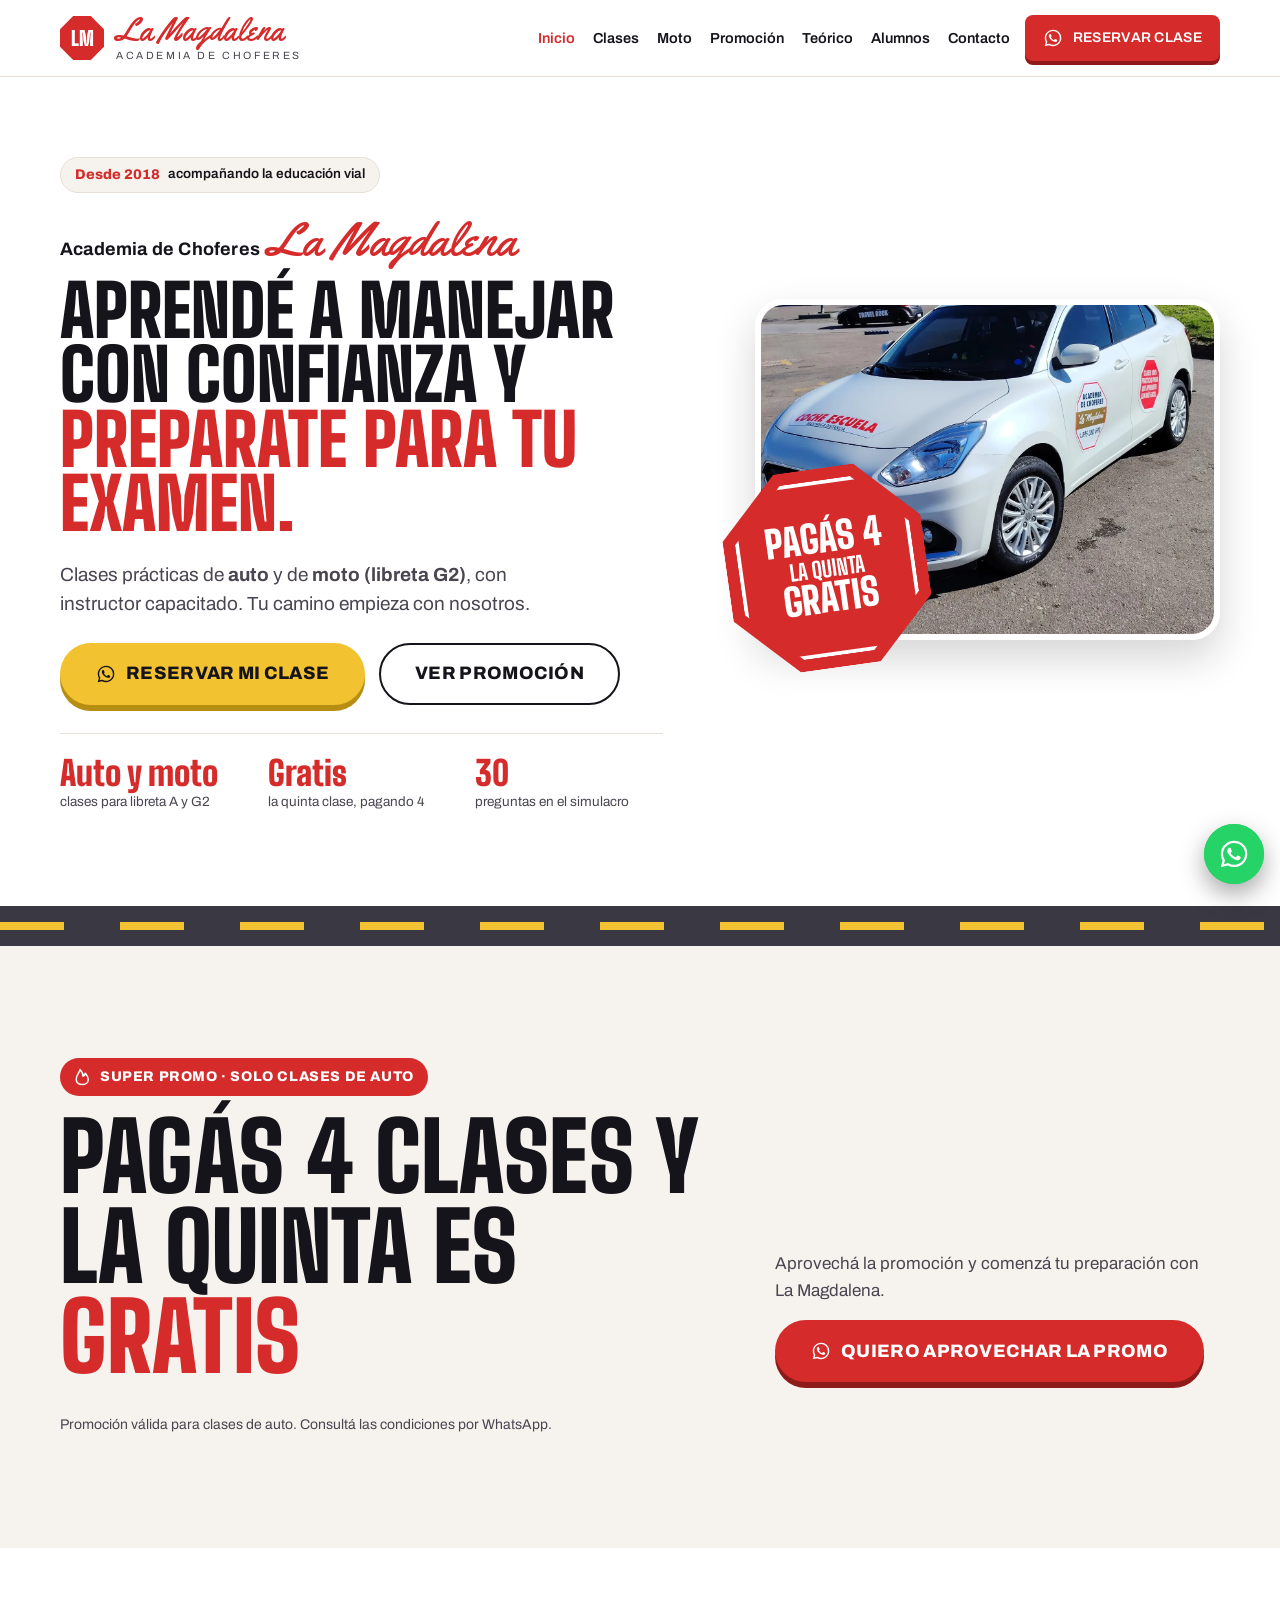
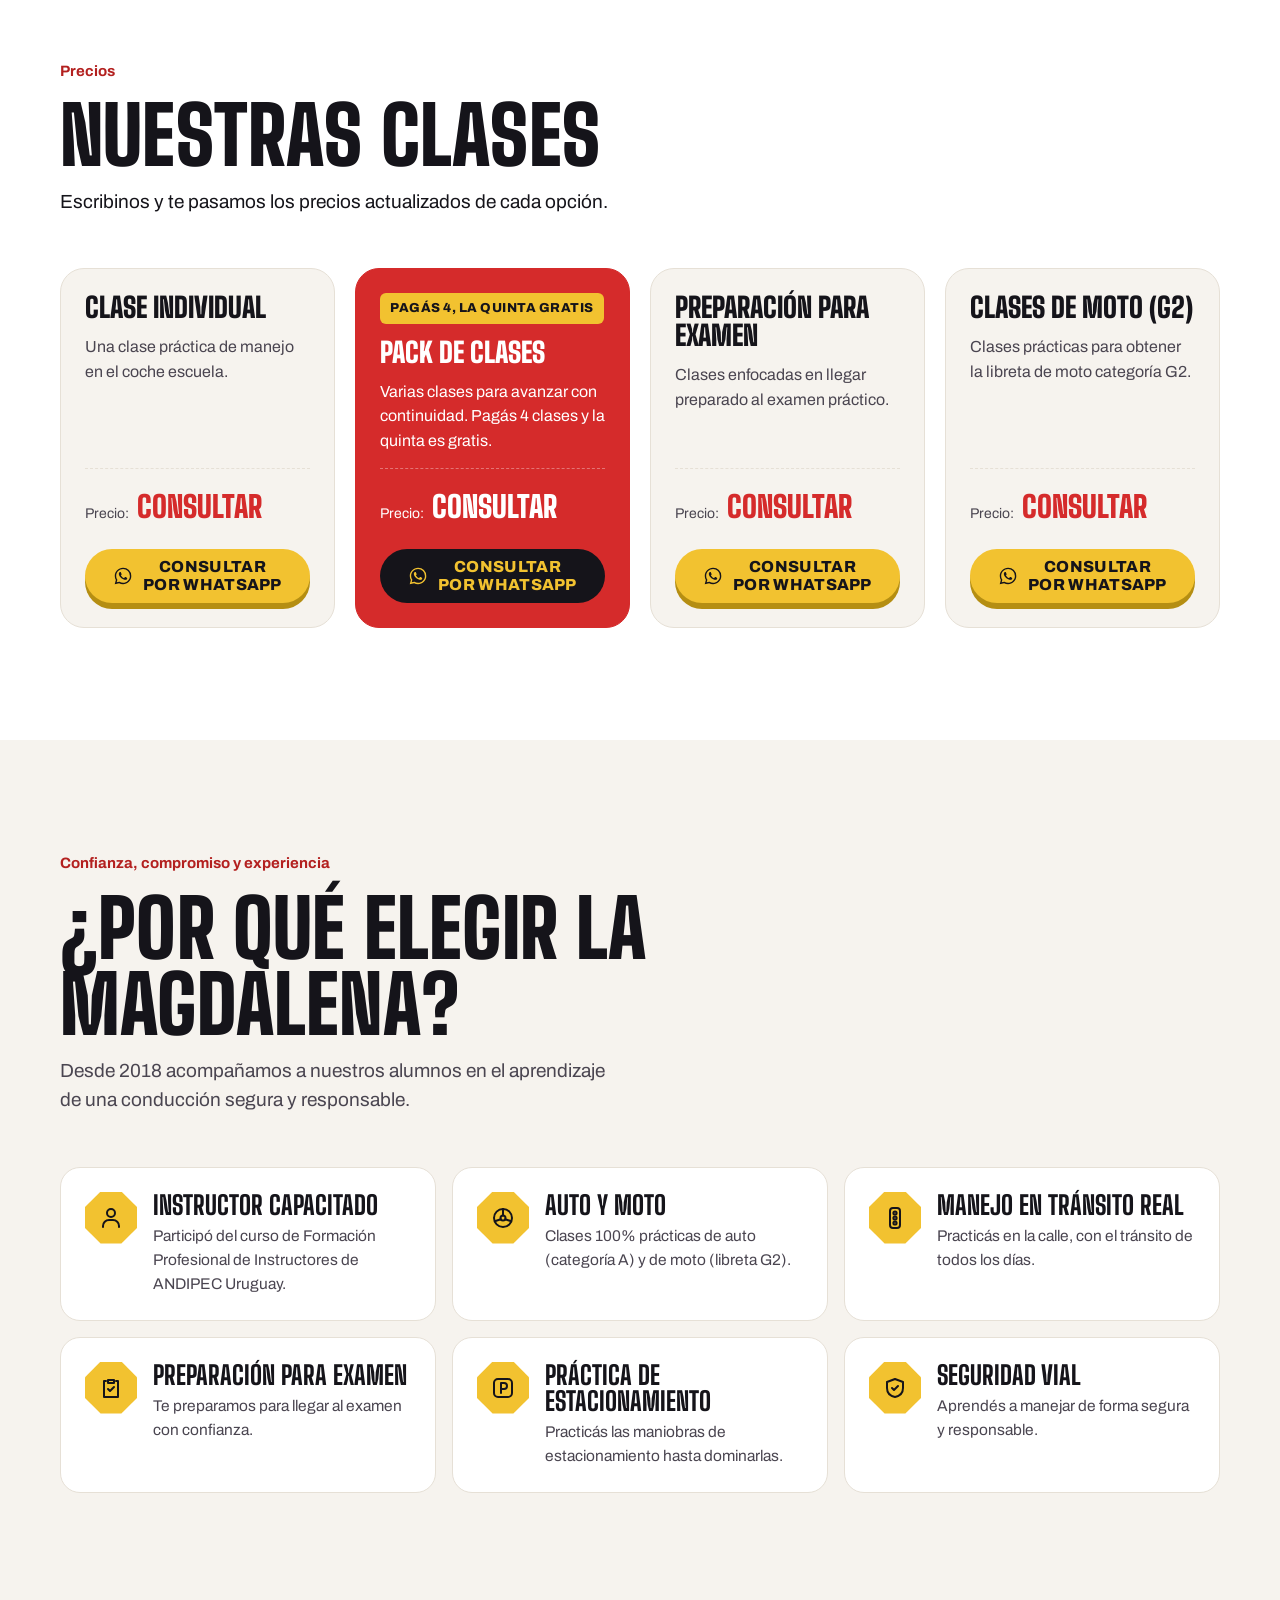
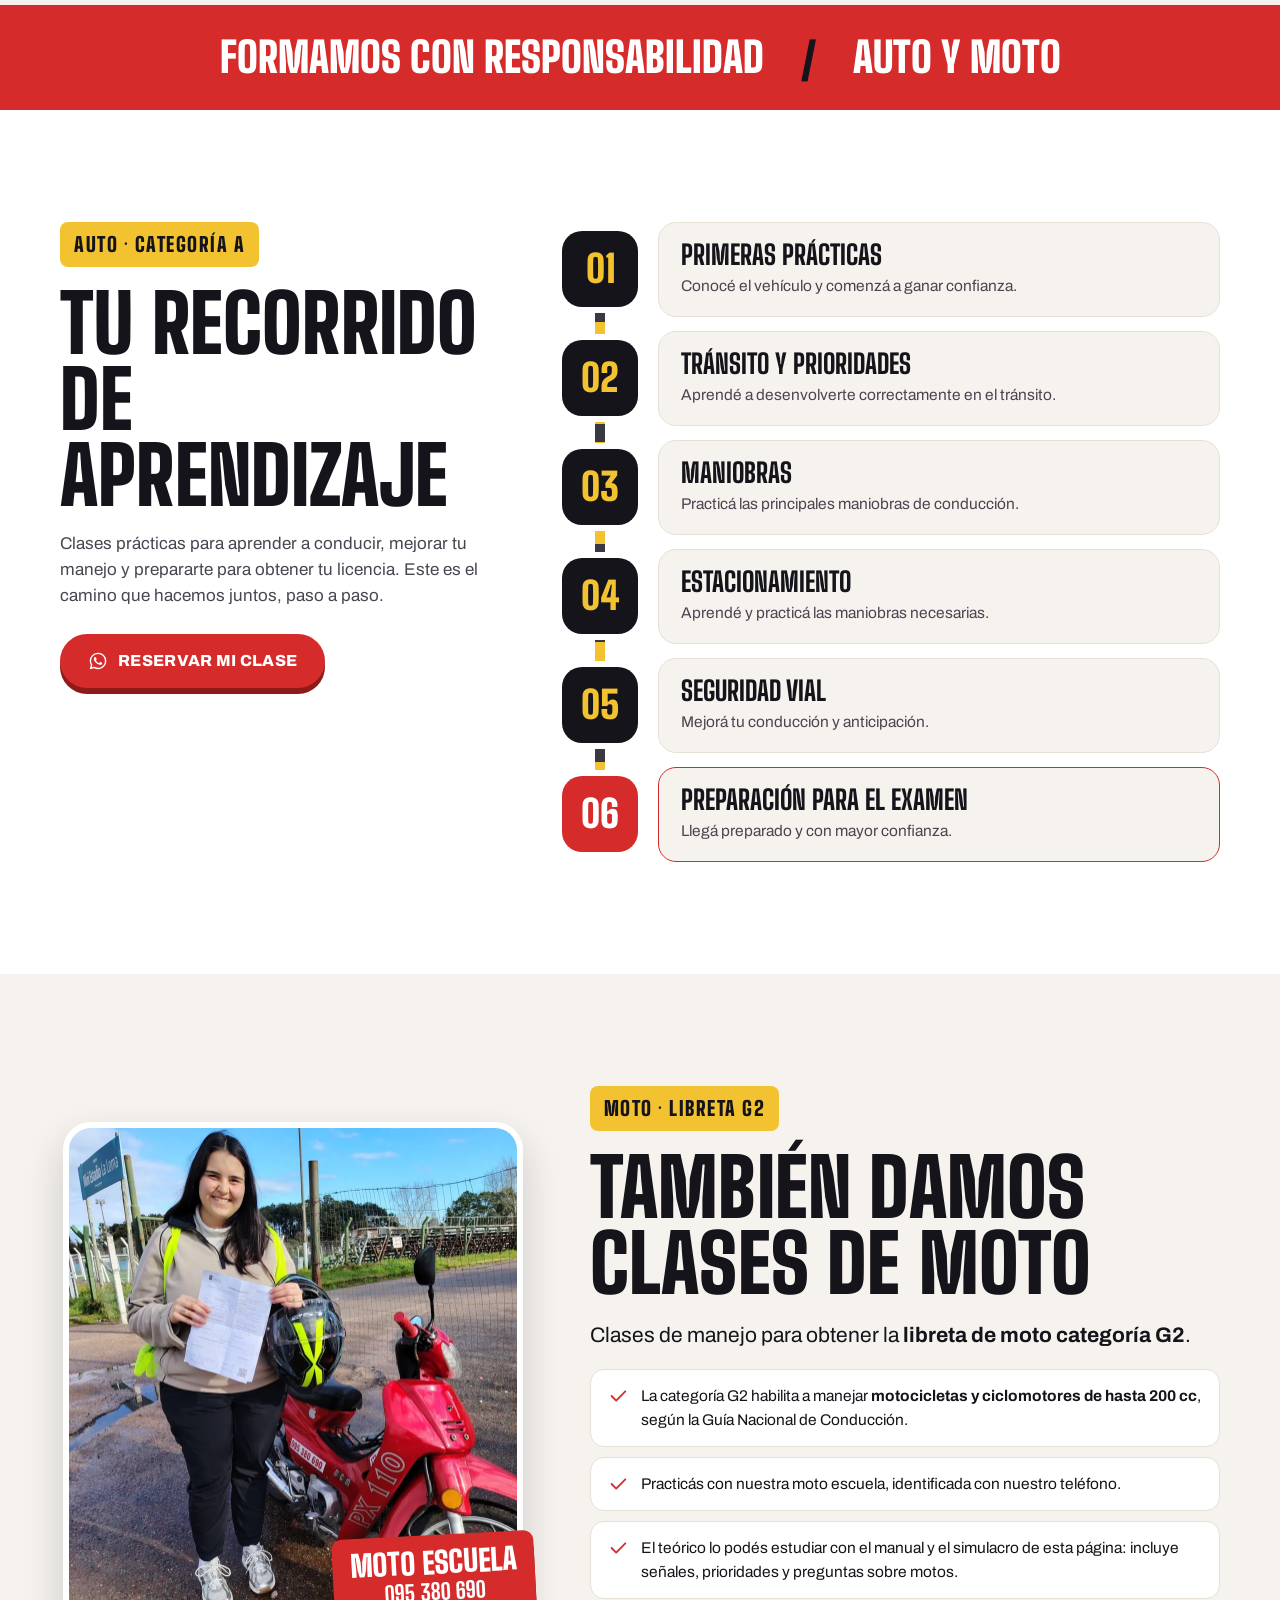
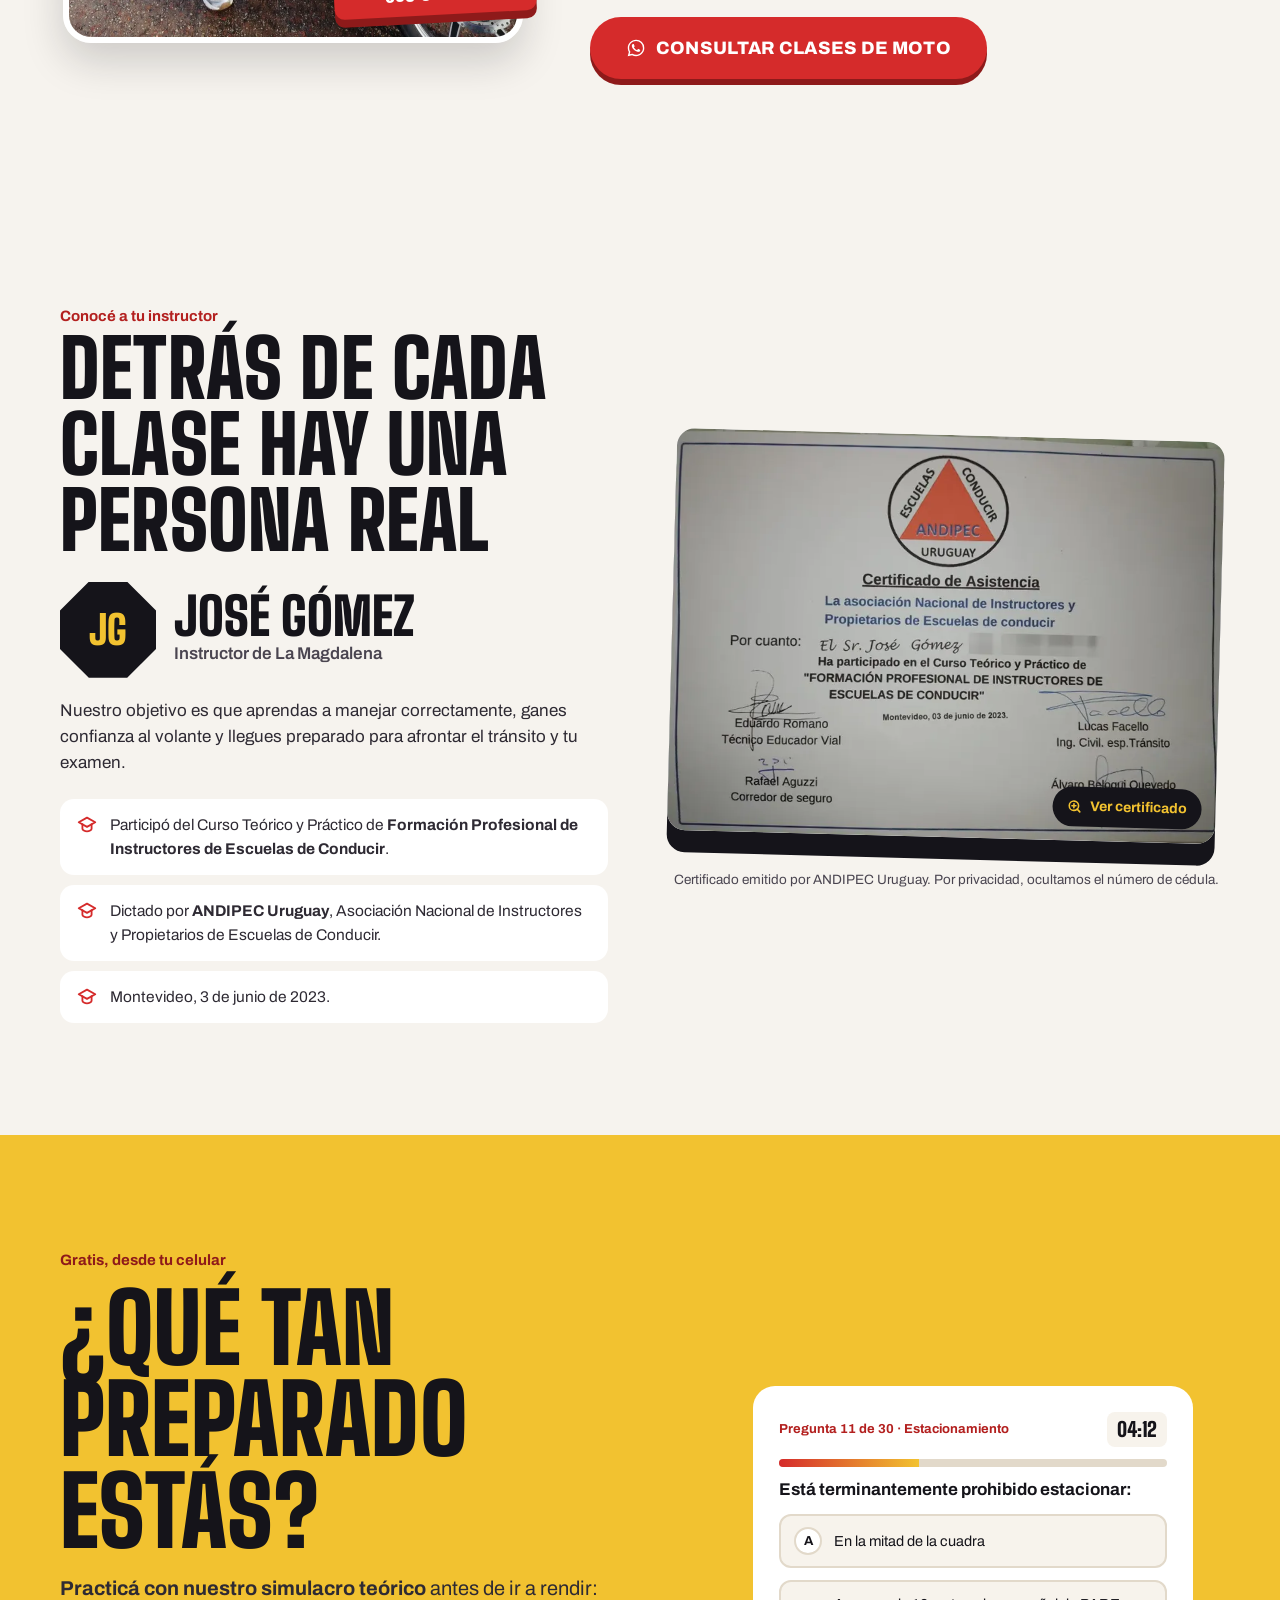
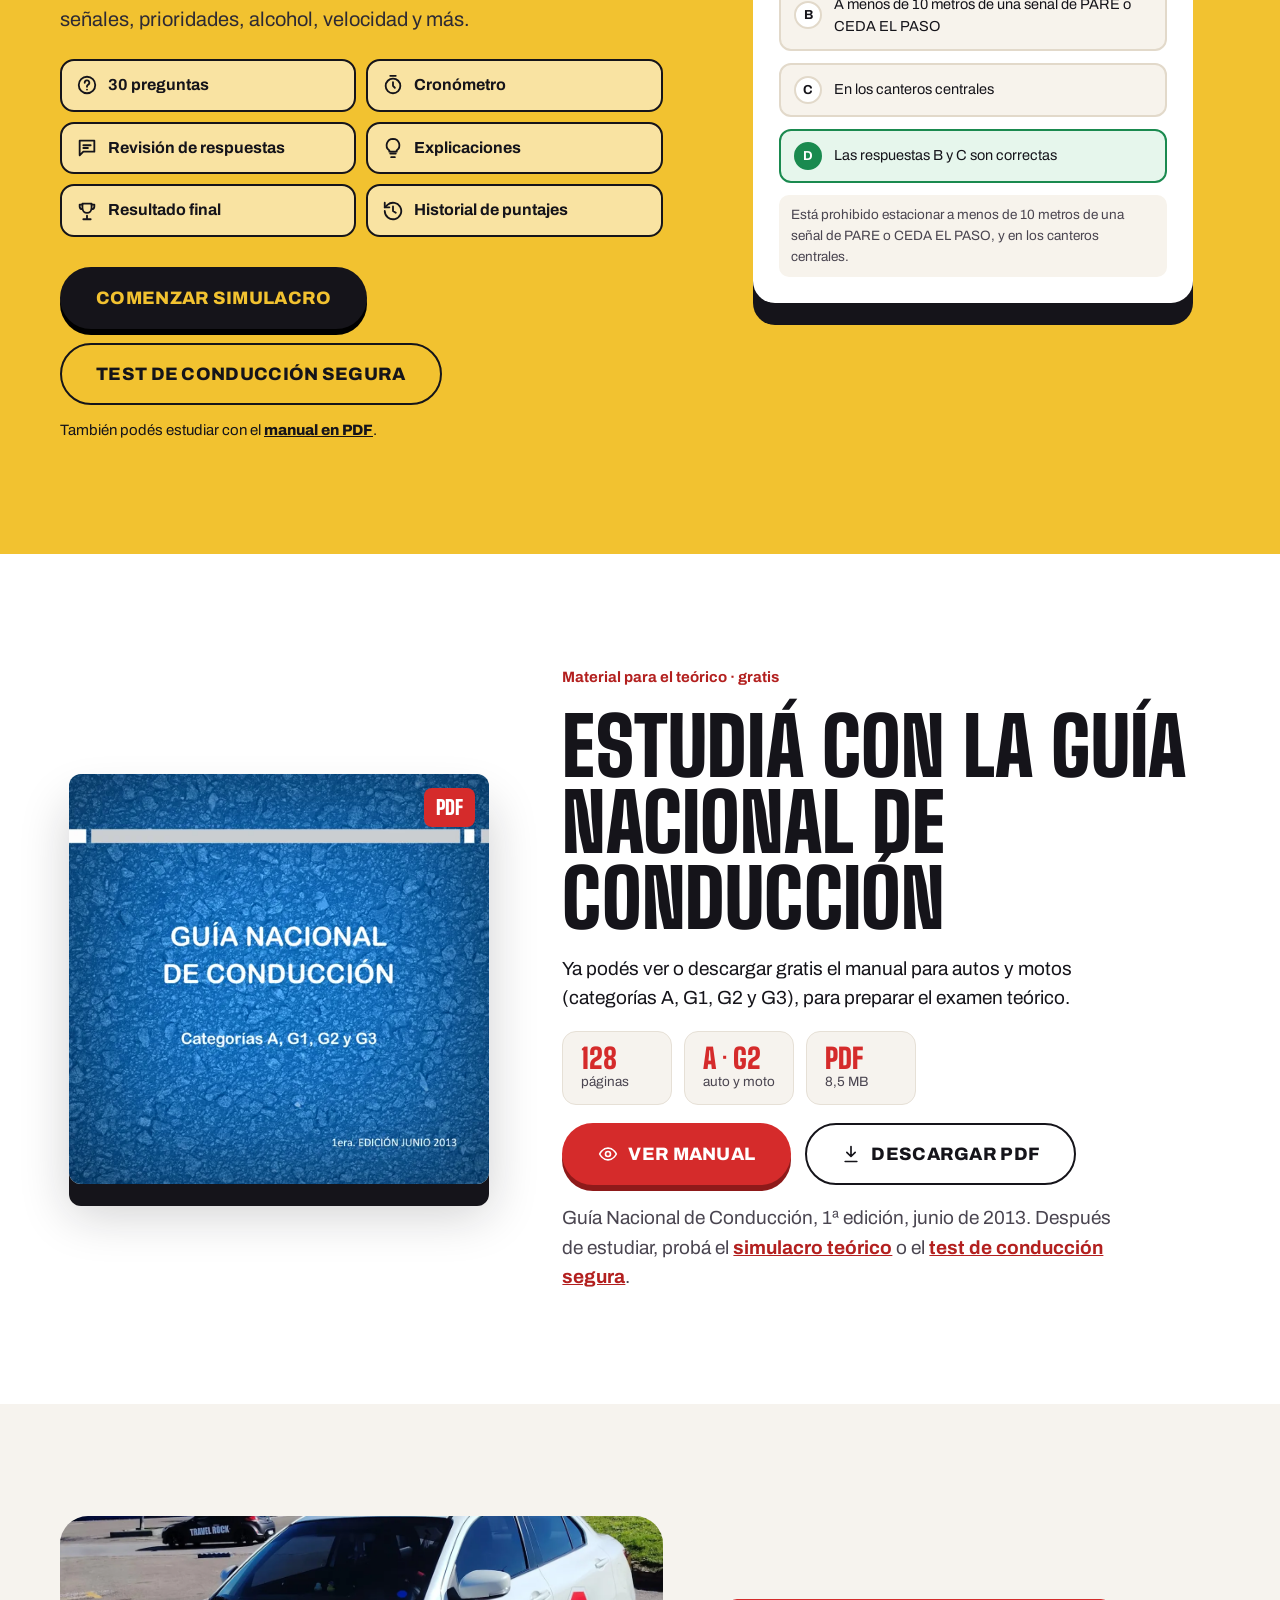
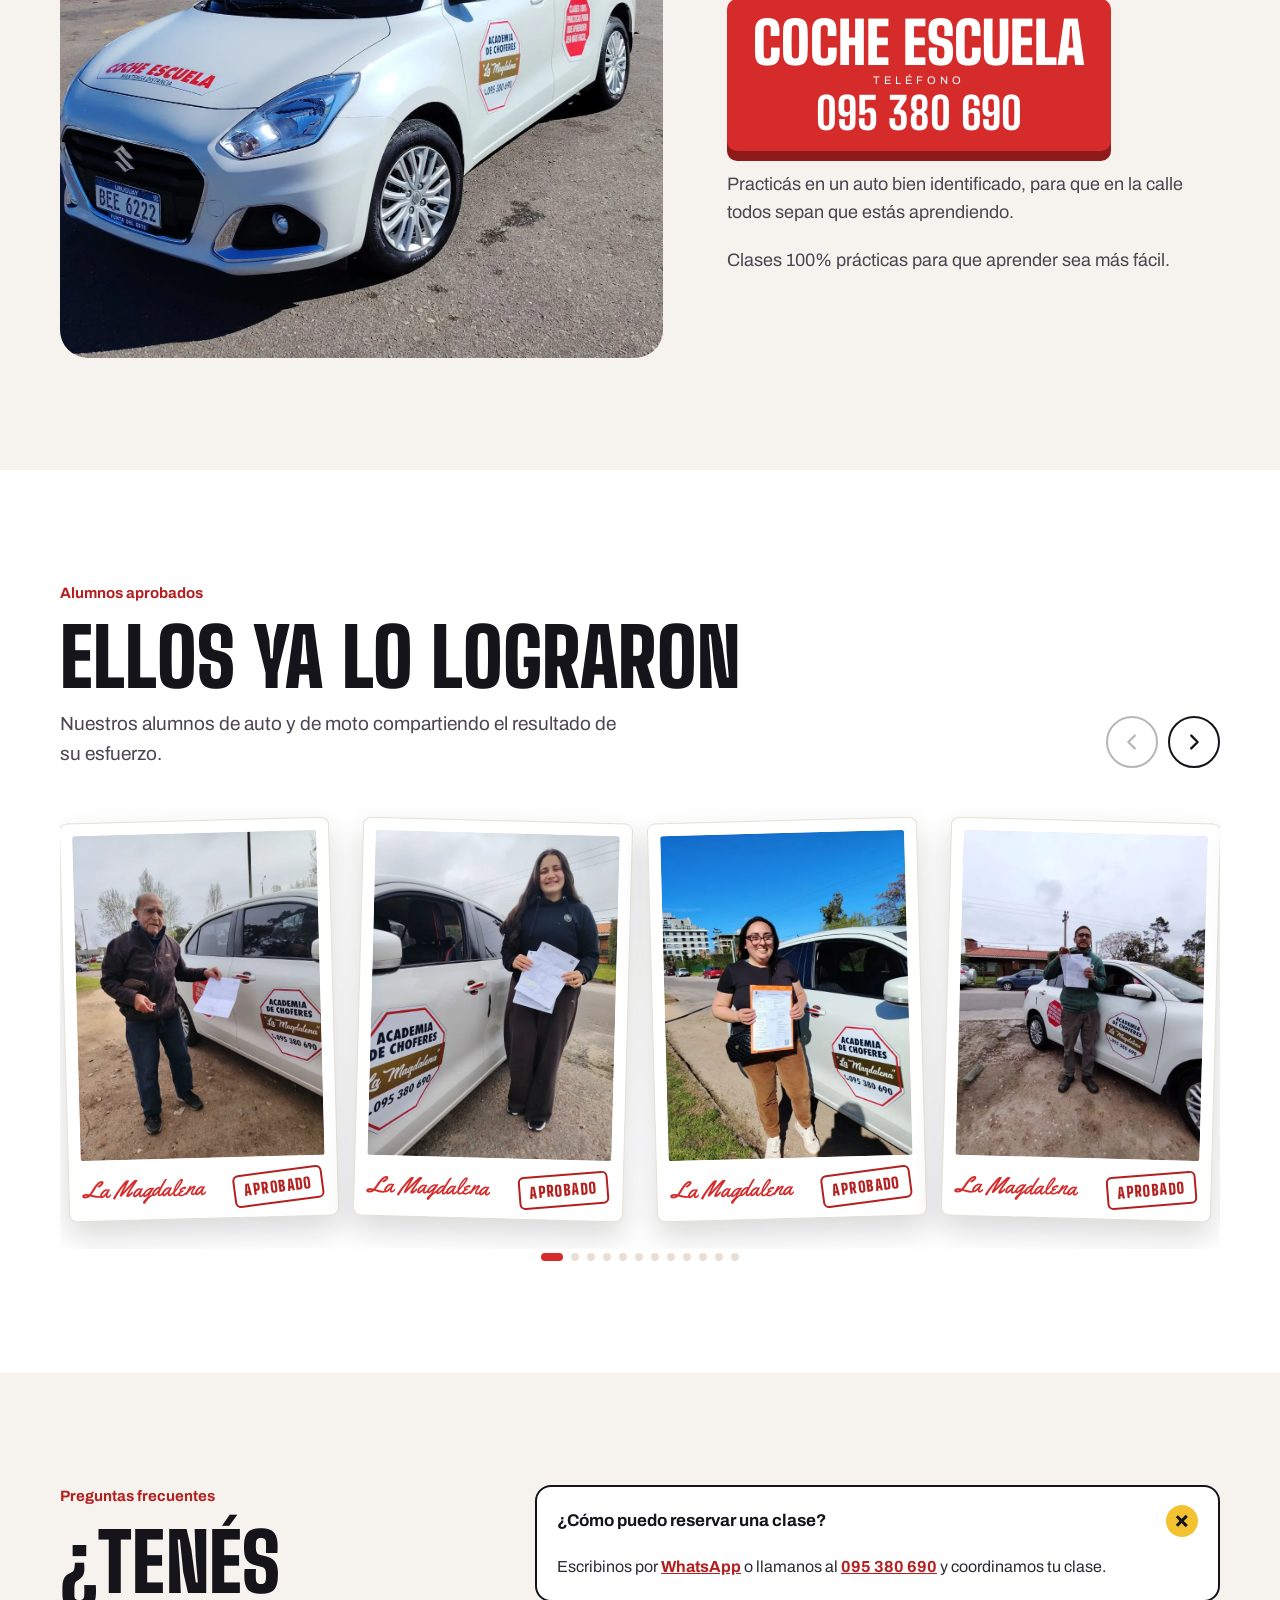
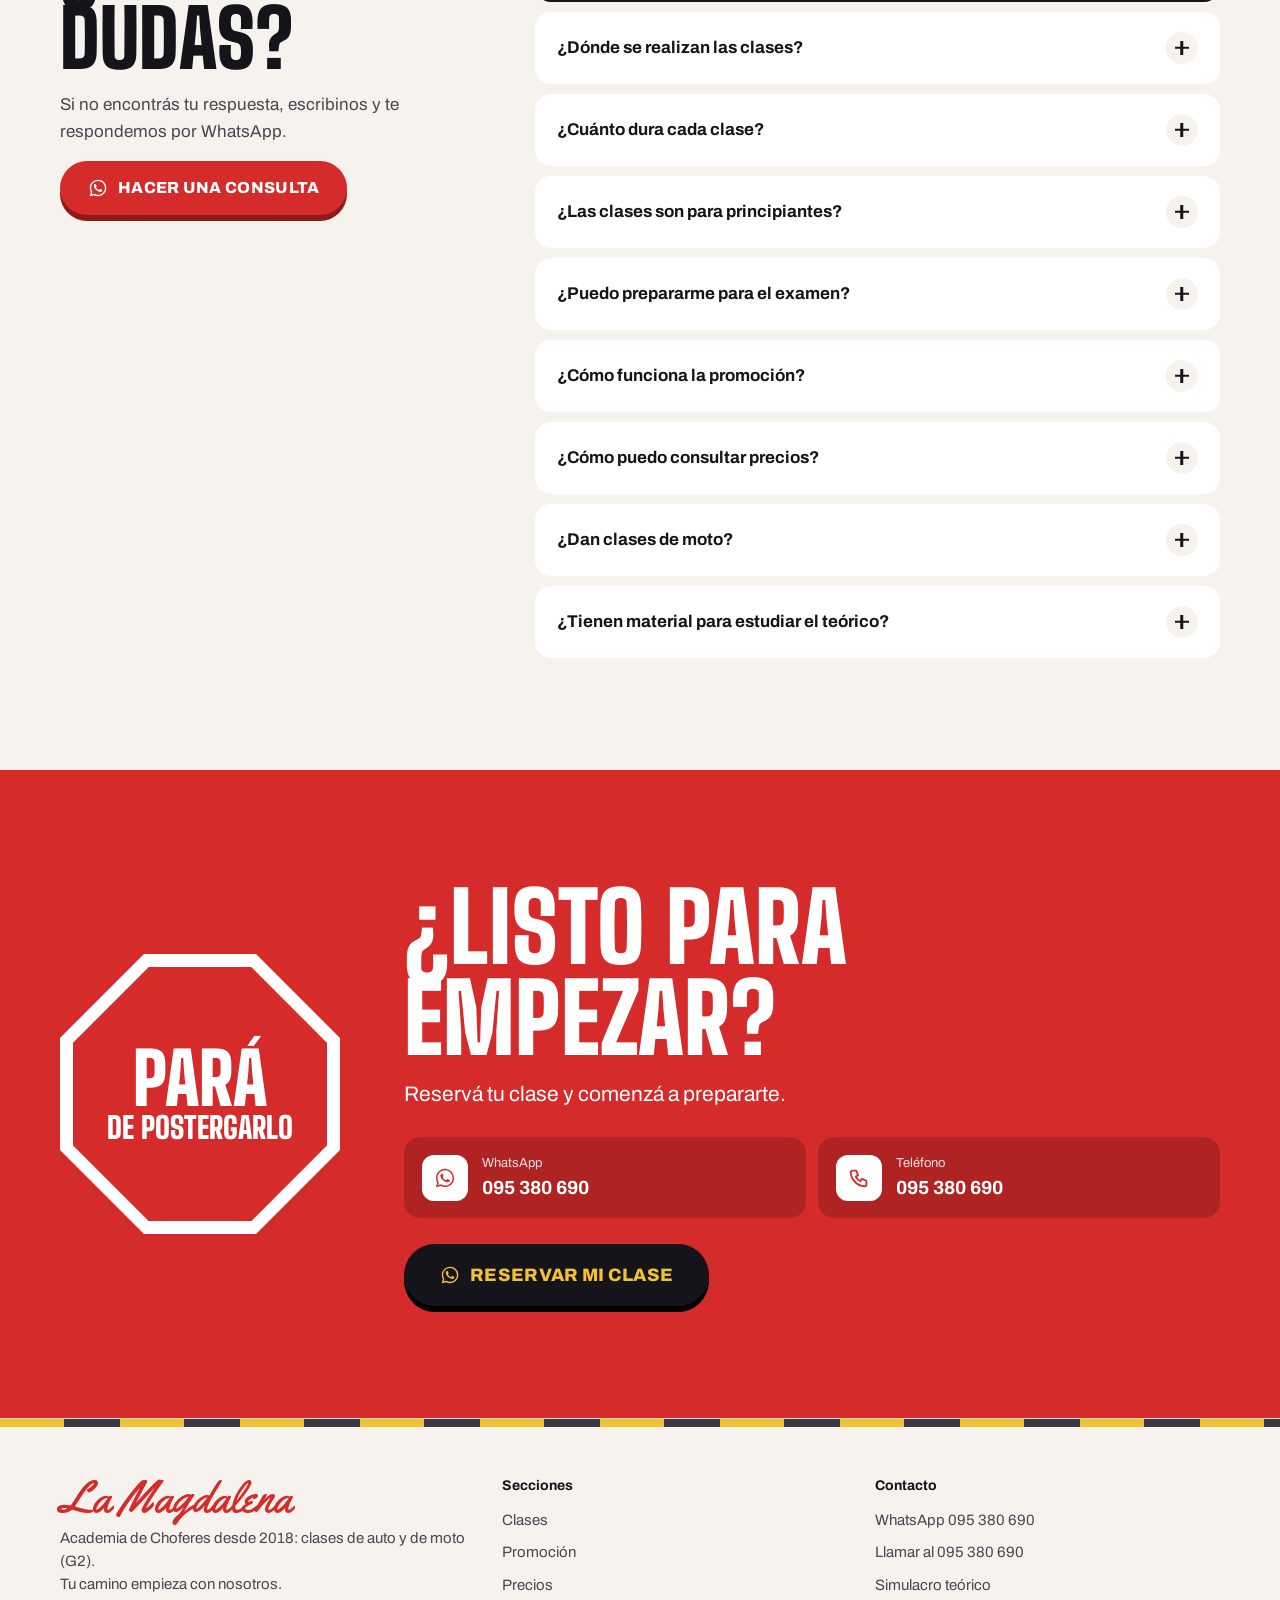
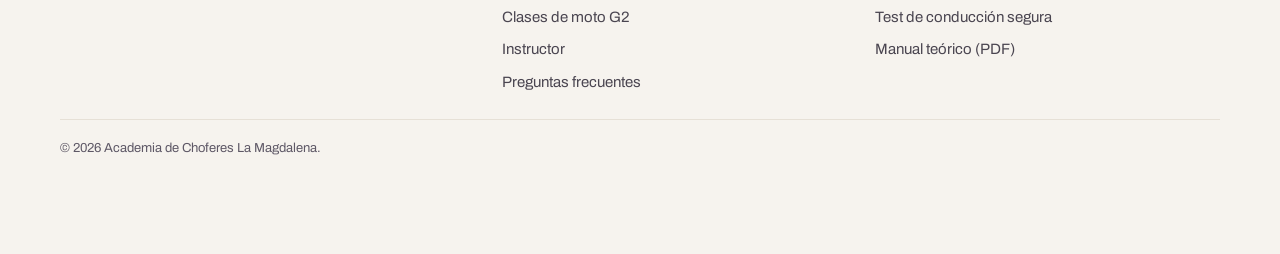
==== commit 6df60b66: "Add files via upload" ====
--- a/index.html
+++ b/index.html
@@ -3,15 +3,15 @@
 <head>
 <meta charset="UTF-8">
 <meta name="viewport" content="width=device-width, initial-scale=1.0, viewport-fit=cover">
-<title>Academia de Choferes La Magdalena | Clases de conducir</title>
-<meta name="description" content="Aprendé a manejar con confianza en la Academia de Choferes La Magdalena: clases prácticas de auto, preparación para el examen y simulacro teórico gratis. Promo: pagás 4 clases y la quinta es gratis.">
+<title>Academia de Choferes La Magdalena | Clases de conducir auto y moto</title>
+<meta name="description" content="Academia de Choferes La Magdalena, desde 2018. Clases prácticas de auto y de moto (libreta G2), preparación para el examen, simulacro teórico y manual gratis. Pagás 4 clases de auto y la quinta es gratis.">
 <meta name="theme-color" content="#15141A">
 <link rel="canonical" href="https://academia-la-magdalena.vercel.app/">
 <meta property="og:type" content="website">
 <meta property="og:locale" content="es_UY">
 <meta property="og:site_name" content="Academia de Choferes La Magdalena">
-<meta property="og:title" content="Academia de Choferes La Magdalena | Clases de conducir">
-<meta property="og:description" content="Clases prácticas de manejo, preparación para el examen y simulacro teórico gratis. Pagás 4 clases y la quinta es gratis.">
+<meta property="og:title" content="Academia de Choferes La Magdalena | Clases de conducir auto y moto">
+<meta property="og:description" content="Desde 2018. Clases de auto y de moto (libreta G2), simulacro teórico y manual gratis. Pagás 4 clases y la quinta es gratis.">
 <meta property="og:url" content="https://academia-la-magdalena.vercel.app/">
 <meta property="og:image" content="https://academia-la-magdalena.vercel.app/assets/images/og-la-magdalena.jpg">
 <meta property="og:image:width" content="1200">
@@ -43,8 +43,9 @@
     <nav class="menu" id="menu" aria-label="Principal">
       <a href="#inicio">Inicio</a>
       <a href="#clases">Clases</a>
+      <a href="#moto">Moto</a>
       <a href="#promo">Promoción</a>
-      <a href="#simulacro">Simulacro</a>
+      <a href="#simulacro">Teórico</a>
       <a href="#alumnos">Alumnos</a>
       <a href="#contacto">Contacto</a>
       <a href="https://wa.me/59895380690?text=Hola%2C%20quiero%20reservar%20una%20clase%20de%20manejo." class="btn btn-rojo" target="_blank" rel="noopener"><svg viewBox="0 0 24 24" fill="currentColor" aria-hidden="true"><path d="M12.04 2C6.58 2 2.13 6.45 2.13 11.91c0 1.75.46 3.45 1.32 4.95L2.05 22l5.25-1.38a9.9 9.9 0 0 0 4.74 1.21h.01c5.46 0 9.91-4.45 9.91-9.91A9.85 9.85 0 0 0 12.04 2zm0 18.15h-.01a8.2 8.2 0 0 1-4.19-1.15l-.3-.18-3.12.82.83-3.04-.2-.31a8.22 8.22 0 0 1-1.26-4.38c0-4.54 3.7-8.24 8.25-8.24 2.2 0 4.27.86 5.83 2.42a8.18 8.18 0 0 1 2.41 5.83c0 4.54-3.7 8.23-8.24 8.23zm4.52-6.16c-.25-.12-1.47-.72-1.69-.81-.23-.08-.39-.12-.56.13-.16.25-.64.81-.79.97-.14.17-.29.19-.54.06-.25-.12-1.05-.39-1.99-1.23-.74-.66-1.23-1.47-1.38-1.72-.14-.25-.02-.38.11-.51.11-.11.25-.29.37-.43.13-.15.17-.25.25-.42.08-.17.04-.31-.02-.43-.06-.12-.56-1.34-.76-1.84-.2-.48-.41-.42-.56-.43h-.48c-.17 0-.43.06-.66.31-.22.25-.86.85-.86 2.07s.89 2.4 1.01 2.56c.12.17 1.75 2.67 4.23 3.74.59.26 1.05.41 1.41.52.59.19 1.13.16 1.56.1.48-.07 1.47-.6 1.67-1.18.21-.58.21-1.07.14-1.18-.06-.1-.22-.16-.47-.29z"/></svg>Reservar clase</a>
@@ -58,18 +59,18 @@
   <section id="inicio" class="hero">
     <div class="contenedor hero-grid">
       <div class="hero-texto">
-        <span class="pill"><svg viewBox="0 0 24 24" fill="none" stroke="currentColor" stroke-width="2" stroke-linecap="round" aria-hidden="true"><circle cx="12" cy="12" r="9"/><path d="M12 7v5l3 2"/></svg>Acompañando la educación vial desde 2018</span>
+        <span class="sello-2018"><b>Desde 2018</b><span>acompañando la educación vial</span></span>
         <h1>
           <span class="h1-marca">Academia de Choferes <b>La Magdalena</b></span>
           <span class="h1-frase">Aprendé a manejar con confianza y <em>preparate para tu examen.</em></span>
         </h1>
-        <p class="hero-sub">Clases prácticas de auto en tránsito real, con instructor capacitado. Tu camino empieza con nosotros.</p>
+        <p class="hero-sub">Clases prácticas de <strong>auto</strong> y de <strong>moto (libreta G2)</strong>, con instructor capacitado. Tu camino empieza con nosotros.</p>
         <div class="botones">
           <a href="https://wa.me/59895380690?text=Hola%2C%20quiero%20reservar%20una%20clase%20de%20manejo." class="btn btn-amarillo btn-grande" target="_blank" rel="noopener"><svg viewBox="0 0 24 24" fill="currentColor" aria-hidden="true"><path d="M12.04 2C6.58 2 2.13 6.45 2.13 11.91c0 1.75.46 3.45 1.32 4.95L2.05 22l5.25-1.38a9.9 9.9 0 0 0 4.74 1.21h.01c5.46 0 9.91-4.45 9.91-9.91A9.85 9.85 0 0 0 12.04 2zm0 18.15h-.01a8.2 8.2 0 0 1-4.19-1.15l-.3-.18-3.12.82.83-3.04-.2-.31a8.22 8.22 0 0 1-1.26-4.38c0-4.54 3.7-8.24 8.25-8.24 2.2 0 4.27.86 5.83 2.42a8.18 8.18 0 0 1 2.41 5.83c0 4.54-3.7 8.23-8.24 8.23zm4.52-6.16c-.25-.12-1.47-.72-1.69-.81-.23-.08-.39-.12-.56.13-.16.25-.64.81-.79.97-.14.17-.29.19-.54.06-.25-.12-1.05-.39-1.99-1.23-.74-.66-1.23-1.47-1.38-1.72-.14-.25-.02-.38.11-.51.11-.11.25-.29.37-.43.13-.15.17-.25.25-.42.08-.17.04-.31-.02-.43-.06-.12-.56-1.34-.76-1.84-.2-.48-.41-.42-.56-.43h-.48c-.17 0-.43.06-.66.31-.22.25-.86.85-.86 2.07s.89 2.4 1.01 2.56c.12.17 1.75 2.67 4.23 3.74.59.26 1.05.41 1.41.52.59.19 1.13.16 1.56.1.48-.07 1.47-.6 1.67-1.18.21-.58.21-1.07.14-1.18-.06-.1-.22-.16-.47-.29z"/></svg>Reservar mi clase</a>
           <a href="#promo" class="btn btn-borde btn-grande">Ver promoción</a>
         </div>
         <div class="hero-datos" aria-label="La Magdalena en datos">
-          <div class="dato"><b>2018</b><span>acompañando alumnos</span></div>
+          <div class="dato"><b>Auto y moto</b><span>clases para libreta A y G2</span></div>
           <div class="dato"><b>Gratis</b><span>la quinta clase, pagando 4</span></div>
           <div class="dato"><b data-contar="30">30</b><span>preguntas en el simulacro</span></div>
         </div>
@@ -135,6 +136,14 @@
             <div class="precio"><span>Precio:</span><b>Consultar</b></div>
             <a class="btn btn-amarillo btn-bloque" href="https://wa.me/59895380690?text=Hola%2C%20quiero%20consultar%20el%20precio%20de%3A%20Preparaci%C3%B3n%20para%20examen" target="_blank" rel="noopener"><svg viewBox="0 0 24 24" fill="currentColor" aria-hidden="true"><path d="M12.04 2C6.58 2 2.13 6.45 2.13 11.91c0 1.75.46 3.45 1.32 4.95L2.05 22l5.25-1.38a9.9 9.9 0 0 0 4.74 1.21h.01c5.46 0 9.91-4.45 9.91-9.91A9.85 9.85 0 0 0 12.04 2zm0 18.15h-.01a8.2 8.2 0 0 1-4.19-1.15l-.3-.18-3.12.82.83-3.04-.2-.31a8.22 8.22 0 0 1-1.26-4.38c0-4.54 3.7-8.24 8.25-8.24 2.2 0 4.27.86 5.83 2.42a8.18 8.18 0 0 1 2.41 5.83c0 4.54-3.7 8.23-8.24 8.23zm4.52-6.16c-.25-.12-1.47-.72-1.69-.81-.23-.08-.39-.12-.56.13-.16.25-.64.81-.79.97-.14.17-.29.19-.54.06-.25-.12-1.05-.39-1.99-1.23-.74-.66-1.23-1.47-1.38-1.72-.14-.25-.02-.38.11-.51.11-.11.25-.29.37-.43.13-.15.17-.25.25-.42.08-.17.04-.31-.02-.43-.06-.12-.56-1.34-.76-1.84-.2-.48-.41-.42-.56-.43h-.48c-.17 0-.43.06-.66.31-.22.25-.86.85-.86 2.07s.89 2.4 1.01 2.56c.12.17 1.75 2.67 4.23 3.74.59.26 1.05.41 1.41.52.59.19 1.13.16 1.56.1.48-.07 1.47-.6 1.67-1.18.21-.58.21-1.07.14-1.18-.06-.1-.22-.16-.47-.29z"/></svg>Consultar por WhatsApp</a>
           </article>
+
+          <article class="plan revelar">
+            <h3>Clases de moto (G2)</h3>
+            <p>Clases prácticas para obtener la libreta de moto categoría G2.</p>
+            <!-- PRECIO: reemplazá "Consultar" por el precio real, por ejemplo: <b>$ 0000</b> -->
+            <div class="precio"><span>Precio:</span><b>Consultar</b></div>
+            <a class="btn btn-amarillo btn-bloque" href="https://wa.me/59895380690?text=Hola%2C%20quiero%20consultar%20el%20precio%20de%3A%20Clases%20de%20moto%20%28libreta%20G2%29" target="_blank" rel="noopener"><svg viewBox="0 0 24 24" fill="currentColor" aria-hidden="true"><path d="M12.04 2C6.58 2 2.13 6.45 2.13 11.91c0 1.75.46 3.45 1.32 4.95L2.05 22l5.25-1.38a9.9 9.9 0 0 0 4.74 1.21h.01c5.46 0 9.91-4.45 9.91-9.91A9.85 9.85 0 0 0 12.04 2zm0 18.15h-.01a8.2 8.2 0 0 1-4.19-1.15l-.3-.18-3.12.82.83-3.04-.2-.31a8.22 8.22 0 0 1-1.26-4.38c0-4.54 3.7-8.24 8.25-8.24 2.2 0 4.27.86 5.83 2.42a8.18 8.18 0 0 1 2.41 5.83c0 4.54-3.7 8.23-8.24 8.23zm4.52-6.16c-.25-.12-1.47-.72-1.69-.81-.23-.08-.39-.12-.56.13-.16.25-.64.81-.79.97-.14.17-.29.19-.54.06-.25-.12-1.05-.39-1.99-1.23-.74-.66-1.23-1.47-1.38-1.72-.14-.25-.02-.38.11-.51.11-.11.25-.29.37-.43.13-.15.17-.25.25-.42.08-.17.04-.31-.02-.43-.06-.12-.56-1.34-.76-1.84-.2-.48-.41-.42-.56-.43h-.48c-.17 0-.43.06-.66.31-.22.25-.86.85-.86 2.07s.89 2.4 1.01 2.56c.12.17 1.75 2.67 4.23 3.74.59.26 1.05.41 1.41.52.59.19 1.13.16 1.56.1.48-.07 1.47-.6 1.67-1.18.21-.58.21-1.07.14-1.18-.06-.1-.22-.16-.47-.29z"/></svg>Consultar por WhatsApp</a>
+          </article>
       </div>
     </div>
   </section>
@@ -149,7 +158,7 @@
       </div>
       <div class="ventajas">
           <article class="ventaja revelar"><span class="ico"><svg viewBox="0 0 24 24" fill="none" stroke="currentColor" stroke-width="2" stroke-linecap="round" stroke-linejoin="round" aria-hidden="true"><circle cx="12" cy="7" r="4"/><path d="M4 21v-1a6 6 0 0 1 6-6h4a6 6 0 0 1 6 6v1"/></svg></span><div><h3>Instructor capacitado</h3><p>Participó del curso de Formación Profesional de Instructores de ANDIPEC Uruguay.</p></div></article>
-          <article class="ventaja revelar"><span class="ico"><svg viewBox="0 0 24 24" fill="none" stroke="currentColor" stroke-width="2" stroke-linecap="round" stroke-linejoin="round" aria-hidden="true"><circle cx="12" cy="12" r="9"/><circle cx="12" cy="12" r="2.5"/><path d="M12 3v6.5M4.5 15l5.3-1.8M19.5 15l-5.3-1.8"/></svg></span><div><h3>Clases prácticas</h3><p>Clases 100% prácticas para que aprender sea más fácil.</p></div></article>
+          <article class="ventaja revelar"><span class="ico"><svg viewBox="0 0 24 24" fill="none" stroke="currentColor" stroke-width="2" stroke-linecap="round" stroke-linejoin="round" aria-hidden="true"><circle cx="12" cy="12" r="9"/><circle cx="12" cy="12" r="2.5"/><path d="M12 3v6.5M4.5 15l5.3-1.8M19.5 15l-5.3-1.8"/></svg></span><div><h3>Auto y moto</h3><p>Clases 100% prácticas de auto (categoría A) y de moto (libreta G2).</p></div></article>
           <article class="ventaja revelar"><span class="ico"><svg viewBox="0 0 24 24" fill="none" stroke="currentColor" stroke-width="2" stroke-linecap="round" stroke-linejoin="round" aria-hidden="true"><rect x="7" y="2" width="10" height="20" rx="3"/><circle cx="12" cy="7" r="1.6"/><circle cx="12" cy="12" r="1.6"/><circle cx="12" cy="17" r="1.6"/></svg></span><div><h3>Manejo en tránsito real</h3><p>Practicás en la calle, con el tránsito de todos los días.</p></div></article>
           <article class="ventaja revelar"><span class="ico"><svg viewBox="0 0 24 24" fill="none" stroke="currentColor" stroke-width="2" stroke-linecap="round" stroke-linejoin="round" aria-hidden="true"><path d="M9 4h6v3H9z"/><path d="M7 5H5v16h14V5h-2"/><path d="M9 13l2 2 4-4"/></svg></span><div><h3>Preparación para examen</h3><p>Te preparamos para llegar al examen con confianza.</p></div></article>
           <article class="ventaja revelar"><span class="ico"><svg viewBox="0 0 24 24" fill="none" stroke="currentColor" stroke-width="2" stroke-linecap="round" stroke-linejoin="round" aria-hidden="true"><rect x="3" y="3" width="18" height="18" rx="4"/><path d="M10 17V7h3a3 3 0 0 1 0 6h-3"/></svg></span><div><h3>Práctica de estacionamiento</h3><p>Practicás las maniobras de estacionamiento hasta dominarlas.</p></div></article>
@@ -158,13 +167,13 @@
     </div>
   </section>
 
-  <div class="banda" aria-hidden="true"><span>Formamos con responsabilidad</span><i>/</i><span>Clases 100% prácticas</span></div>
+  <div class="banda" aria-hidden="true"><span>Formamos con responsabilidad</span><i>/</i><span>Auto y moto</span></div>
 
   <!-- ================= CLASES / RECORRIDO ================= -->
   <section id="clases" class="seccion clases">
     <div class="contenedor clases-grid">
       <div class="clases-lado revelar">
-        <span class="cat">CATEGORÍA A</span>
+        <span class="cat">AUTO · CATEGORÍA A</span>
         <h2 class="display h2">Tu recorrido de aprendizaje</h2>
         <p>Clases prácticas para aprender a conducir, mejorar tu manejo y prepararte para obtener tu licencia. Este es el camino que hacemos juntos, paso a paso.</p>
         <a href="https://wa.me/59895380690?text=Hola%2C%20quiero%20reservar%20una%20clase%20de%20manejo." class="btn btn-rojo" target="_blank" rel="noopener"><svg viewBox="0 0 24 24" fill="currentColor" aria-hidden="true"><path d="M12.04 2C6.58 2 2.13 6.45 2.13 11.91c0 1.75.46 3.45 1.32 4.95L2.05 22l5.25-1.38a9.9 9.9 0 0 0 4.74 1.21h.01c5.46 0 9.91-4.45 9.91-9.91A9.85 9.85 0 0 0 12.04 2zm0 18.15h-.01a8.2 8.2 0 0 1-4.19-1.15l-.3-.18-3.12.82.83-3.04-.2-.31a8.22 8.22 0 0 1-1.26-4.38c0-4.54 3.7-8.24 8.25-8.24 2.2 0 4.27.86 5.83 2.42a8.18 8.18 0 0 1 2.41 5.83c0 4.54-3.7 8.23-8.24 8.23zm4.52-6.16c-.25-.12-1.47-.72-1.69-.81-.23-.08-.39-.12-.56.13-.16.25-.64.81-.79.97-.14.17-.29.19-.54.06-.25-.12-1.05-.39-1.99-1.23-.74-.66-1.23-1.47-1.38-1.72-.14-.25-.02-.38.11-.51.11-.11.25-.29.37-.43.13-.15.17-.25.25-.42.08-.17.04-.31-.02-.43-.06-.12-.56-1.34-.76-1.84-.2-.48-.41-.42-.56-.43h-.48c-.17 0-.43.06-.66.31-.22.25-.86.85-.86 2.07s.89 2.4 1.01 2.56c.12.17 1.75 2.67 4.23 3.74.59.26 1.05.41 1.41.52.59.19 1.13.16 1.56.1.48-.07 1.47-.6 1.67-1.18.21-.58.21-1.07.14-1.18-.06-.1-.22-.16-.47-.29z"/></svg>Reservar mi clase</a>
@@ -177,6 +186,29 @@
             <li class="paso revelar"><span class="num" aria-hidden="true">05</span><div class="cuerpo"><h3><span class="sr-only">Paso 5: </span>Seguridad vial</h3><p>Mejorá tu conducción y anticipación.</p></div></li>
             <li class="paso meta revelar"><span class="num" aria-hidden="true">06</span><div class="cuerpo"><h3><span class="sr-only">Paso 6: </span>Preparación para el examen</h3><p>Llegá preparado y con mayor confianza.</p></div></li>
       </ol>
+    </div>
+  </section>
+
+  <!-- ================= MOTO G2 ================= -->
+  <section id="moto" class="seccion moto">
+    <div class="contenedor moto-grid">
+      <div class="moto-foto revelar">
+        <picture><source srcset="assets/images/moto-escuela.webp" type="image/webp"><img src="assets/images/moto-escuela.jpg" width="900" height="1020" alt="Alumna de La Magdalena con su examen de moto aprobado junto a la moto escuela" loading="lazy" decoding="async"></picture>
+        <span class="moto-cartel">Moto escuela<small>095 380 690</small></span>
+      </div>
+      <div class="moto-texto revelar">
+        <span class="cat">MOTO · LIBRETA G2</span>
+        <h2 class="display h2">También damos clases de moto</h2>
+        <p class="moto-lead">Clases de manejo para obtener la <strong>libreta de moto categoría G2</strong>.</p>
+        <ul class="moto-lista">
+          <li><svg viewBox="0 0 24 24" fill="none" stroke="currentColor" stroke-width="2" stroke-linecap="round" stroke-linejoin="round" aria-hidden="true"><path d="M5 12l5 5L20 7"/></svg><span>La categoría G2 habilita a manejar <strong>motocicletas y ciclomotores de hasta 200 cc</strong>, según la Guía Nacional de Conducción.</span></li>
+          <li><svg viewBox="0 0 24 24" fill="none" stroke="currentColor" stroke-width="2" stroke-linecap="round" stroke-linejoin="round" aria-hidden="true"><path d="M5 12l5 5L20 7"/></svg><span>Practicás con nuestra moto escuela, identificada con nuestro teléfono.</span></li>
+          <li><svg viewBox="0 0 24 24" fill="none" stroke="currentColor" stroke-width="2" stroke-linecap="round" stroke-linejoin="round" aria-hidden="true"><path d="M5 12l5 5L20 7"/></svg><span>El teórico lo podés estudiar con el manual y el simulacro de esta página: incluye señales, prioridades y preguntas sobre motos.</span></li>
+        </ul>
+        <div class="botones">
+          <a href="https://wa.me/59895380690?text=Hola%2C%20quiero%20consultar%20por%20clases%20de%20moto%20para%20la%20libreta%20G2." class="btn btn-rojo btn-grande" target="_blank" rel="noopener"><svg viewBox="0 0 24 24" fill="currentColor" aria-hidden="true"><path d="M12.04 2C6.58 2 2.13 6.45 2.13 11.91c0 1.75.46 3.45 1.32 4.95L2.05 22l5.25-1.38a9.9 9.9 0 0 0 4.74 1.21h.01c5.46 0 9.91-4.45 9.91-9.91A9.85 9.85 0 0 0 12.04 2zm0 18.15h-.01a8.2 8.2 0 0 1-4.19-1.15l-.3-.18-3.12.82.83-3.04-.2-.31a8.22 8.22 0 0 1-1.26-4.38c0-4.54 3.7-8.24 8.25-8.24 2.2 0 4.27.86 5.83 2.42a8.18 8.18 0 0 1 2.41 5.83c0 4.54-3.7 8.23-8.24 8.23zm4.52-6.16c-.25-.12-1.47-.72-1.69-.81-.23-.08-.39-.12-.56.13-.16.25-.64.81-.79.97-.14.17-.29.19-.54.06-.25-.12-1.05-.39-1.99-1.23-.74-.66-1.23-1.47-1.38-1.72-.14-.25-.02-.38.11-.51.11-.11.25-.29.37-.43.13-.15.17-.25.25-.42.08-.17.04-.31-.02-.43-.06-.12-.56-1.34-.76-1.84-.2-.48-.41-.42-.56-.43h-.48c-.17 0-.43.06-.66.31-.22.25-.86.85-.86 2.07s.89 2.4 1.01 2.56c.12.17 1.75 2.67 4.23 3.74.59.26 1.05.41 1.41.52.59.19 1.13.16 1.56.1.48-.07 1.47-.6 1.67-1.18.21-.58.21-1.07.14-1.18-.06-.1-.22-.16-.47-.29z"/></svg>Consultar clases de moto</a>
+        </div>
+      </div>
     </div>
   </section>
 
@@ -231,7 +263,8 @@
         <h2 class="display">¿Qué tan preparado estás?</h2>
         <p class="simu-lead"><strong>Practicá con nuestro simulacro teórico</strong> antes de ir a rendir: señales, prioridades, alcohol, velocidad y más.</p>
         <ul class="simu-lista"><li><svg viewBox="0 0 24 24" fill="none" stroke="currentColor" stroke-width="2" stroke-linecap="round" stroke-linejoin="round" aria-hidden="true"><circle cx="12" cy="12" r="9"/><path d="M9.5 9.5a2.5 2.5 0 1 1 3.5 2.3c-.6.3-1 .9-1 1.6V14"/><path d="M12 17h.01"/></svg>30 preguntas</li><li><svg viewBox="0 0 24 24" fill="none" stroke="currentColor" stroke-width="2" stroke-linecap="round" stroke-linejoin="round" aria-hidden="true"><circle cx="12" cy="13" r="8"/><path d="M12 9v4l2 2M9 2h6"/></svg>Cronómetro</li><li><svg viewBox="0 0 24 24" fill="none" stroke="currentColor" stroke-width="2" stroke-linecap="round" stroke-linejoin="round" aria-hidden="true"><path d="M4 4h16v12H8l-4 4z"/><path d="M8 9h8M8 12h5"/></svg>Revisión de respuestas</li><li><svg viewBox="0 0 24 24" fill="none" stroke="currentColor" stroke-width="2" stroke-linecap="round" stroke-linejoin="round" aria-hidden="true"><path d="M9 18h6M10 22h4"/><path d="M12 2a7 7 0 0 0-4 12.7V16h8v-1.3A7 7 0 0 0 12 2z"/></svg>Explicaciones</li><li><svg viewBox="0 0 24 24" fill="none" stroke="currentColor" stroke-width="2" stroke-linecap="round" stroke-linejoin="round" aria-hidden="true"><path d="M8 21h8M12 17v4M7 4h10v5a5 5 0 0 1-10 0z"/><path d="M17 5h3v2a3 3 0 0 1-3 3M7 5H4v2a3 3 0 0 0 3 3"/></svg>Resultado final</li><li><svg viewBox="0 0 24 24" fill="none" stroke="currentColor" stroke-width="2" stroke-linecap="round" stroke-linejoin="round" aria-hidden="true"><path d="M3 12a9 9 0 1 0 3-6.7L3 8"/><path d="M3 3v5h5M12 7v5l3 2"/></svg>Historial de puntajes</li></ul>
-        <a href="simulacro.html" class="btn btn-negro btn-grande">Comenzar simulacro</a>
+        <div class="botones"><a href="simulacro.html" class="btn btn-negro btn-grande">Comenzar simulacro</a><a href="test-conduccion-segura.html" class="btn btn-borde btn-grande">Test de conducción segura</a></div>
+        <p class="simu-extra">También podés estudiar con el <a href="#teorico">manual en PDF</a>.</p>
       </div>
       <div class="hoja revelar" aria-hidden="true">
         <div class="hoja-top"><span class="q">Pregunta 11 de 30 · Estacionamiento</span><span class="t">04:12</span></div>
@@ -246,6 +279,31 @@
     </div>
   </section>
 
+  <!-- ================= MATERIAL TEÓRICO ================= -->
+  <section id="teorico" class="seccion manual">
+    <div class="contenedor manual-grid">
+      <a class="manual-tapa revelar" href="assets/docs/guia-nacional-de-conduccion.pdf" target="_blank" rel="noopener" aria-label="Abrir la Guía Nacional de Conducción en PDF">
+        <picture><source srcset="assets/images/manual-tapa.webp" type="image/webp"><img src="assets/images/manual-tapa.jpg" width="600" height="585" alt="Tapa de la Guía Nacional de Conducción, categorías A, G1, G2 y G3" loading="lazy" decoding="async"></picture>
+        <span class="manual-pdf">PDF</span>
+      </a>
+      <div class="manual-texto revelar">
+        <span class="etiqueta">Material para el teórico · gratis</span>
+        <h2 class="display h2">Estudiá con la Guía Nacional de Conducción</h2>
+        <p>Ya podés ver o descargar gratis el manual para autos y motos (categorías A, G1, G2 y G3), para preparar el examen teórico.</p>
+        <ul class="manual-datos">
+          <li><b>128</b><span>páginas</span></li>
+          <li><b>A · G2</b><span>auto y moto</span></li>
+          <li><b>PDF</b><span>8,5 MB</span></li>
+        </ul>
+        <div class="botones">
+          <a href="assets/docs/guia-nacional-de-conduccion.pdf" class="btn btn-rojo btn-grande" target="_blank" rel="noopener"><svg viewBox="0 0 24 24" fill="none" stroke="currentColor" stroke-width="2" stroke-linecap="round" stroke-linejoin="round" aria-hidden="true"><path d="M2 12s3.5-7 10-7 10 7 10 7-3.5 7-10 7S2 12 2 12z"/><circle cx="12" cy="12" r="3"/></svg>Ver manual</a>
+          <a href="assets/docs/guia-nacional-de-conduccion.pdf" class="btn btn-borde btn-grande" download="Guia-Nacional-de-Conduccion-La-Magdalena.pdf"><svg viewBox="0 0 24 24" fill="none" stroke="currentColor" stroke-width="2" stroke-linecap="round" stroke-linejoin="round" aria-hidden="true"><path d="M12 3v12M7 10l5 5 5-5M5 21h14"/></svg>Descargar PDF</a>
+        </div>
+        <p class="manual-nota">Guía Nacional de Conducción, 1ª edición, junio de 2013. Después de estudiar, probá el <a href="simulacro.html">simulacro teórico</a> o el <a href="test-conduccion-segura.html">test de conducción segura</a>.</p>
+      </div>
+    </div>
+  </section>
+
   <!-- ================= COCHE ESCUELA ================= -->
   <section id="coche" class="seccion coche">
     <div class="contenedor coche-grid">
@@ -268,7 +326,7 @@
         <div class="intro revelar">
           <span class="etiqueta">Alumnos aprobados</span>
           <h2 class="display h2">Ellos ya lo lograron</h2>
-          <p>Nuestros alumnos compartiendo el resultado de su esfuerzo.</p>
+          <p>Nuestros alumnos de auto y de moto compartiendo el resultado de su esfuerzo.</p>
         </div>
         <div class="carrusel-ctrl">
           <button type="button" id="carr-prev" aria-label="Fotos anteriores"><svg viewBox="0 0 24 24" fill="none" stroke="currentColor" stroke-width="2.5" stroke-linecap="round" stroke-linejoin="round" aria-hidden="true"><path d="M15 5l-7 7 7 7"/></svg></button>
@@ -306,6 +364,23 @@
             </figure>
             <figure class="polaroid">
               <picture><source srcset="assets/images/aprobados/alumno-8.webp" type="image/webp"><img src="assets/images/aprobados/alumno-8.jpg" width="600" height="800" alt="Alumno de La Magdalena mostrando su examen práctico aprobado junto al coche escuela" loading="lazy" decoding="async"></picture>
+              <figcaption><span class="script">La Magdalena</span><span class="apr">APROBADO</span></figcaption>
+            </figure>
+
+            <figure class="polaroid">
+              <picture><source srcset="assets/images/aprobados/alumno-9.webp" type="image/webp"><img src="assets/images/aprobados/alumno-9.jpg" width="600" height="800" alt="Alumno de La Magdalena mostrando su examen de moto aprobado junto a la moto escuela" loading="lazy" decoding="async"></picture>
+              <figcaption><span class="script">La Magdalena</span><span class="apr">APROBADO</span></figcaption>
+            </figure>
+            <figure class="polaroid">
+              <picture><source srcset="assets/images/aprobados/alumno-10.webp" type="image/webp"><img src="assets/images/aprobados/alumno-10.jpg" width="600" height="800" alt="Alumno de La Magdalena mostrando su examen de moto aprobado junto a la moto escuela" loading="lazy" decoding="async"></picture>
+              <figcaption><span class="script">La Magdalena</span><span class="apr">APROBADO</span></figcaption>
+            </figure>
+            <figure class="polaroid">
+              <picture><source srcset="assets/images/aprobados/alumno-11.webp" type="image/webp"><img src="assets/images/aprobados/alumno-11.jpg" width="600" height="800" alt="Alumno de La Magdalena mostrando su examen de moto aprobado junto a la moto escuela" loading="lazy" decoding="async"></picture>
+              <figcaption><span class="script">La Magdalena</span><span class="apr">APROBADO</span></figcaption>
+            </figure>
+            <figure class="polaroid">
+              <picture><source srcset="assets/images/aprobados/alumno-12.webp" type="image/webp"><img src="assets/images/aprobados/alumno-12.jpg" width="600" height="800" alt="Alumno de La Magdalena mostrando su examen de moto aprobado junto a la moto escuela" loading="lazy" decoding="async"></picture>
               <figcaption><span class="script">La Magdalena</span><span class="apr">APROBADO</span></figcaption>
             </figure>
       </div>
@@ -347,6 +422,9 @@
             <details><summary>¿Puedo prepararme para el examen?<span class="mas" aria-hidden="true"></span></summary><div class="resp"><p>Sí. La preparación para el examen es parte del recorrido de clases, y además podés practicar el teórico gratis con nuestro <a href="simulacro.html">simulacro</a>.</p></div></details>
             <details><summary>¿Cómo funciona la promoción?<span class="mas" aria-hidden="true"></span></summary><div class="resp"><p>Pagás 4 clases y la quinta es gratis. Para conocer el resto de las condiciones, consultanos por <a href="https://wa.me/59895380690?text=Hola%2C%20quiero%20saber%20m%C3%A1s%20sobre%20la%20promo%3A%20pago%204%20clases%20y%20la%20quinta%20es%20gratis." target="_blank" rel="noopener">WhatsApp</a>.</p></div></details>
             <details><summary>¿Cómo puedo consultar precios?<span class="mas" aria-hidden="true"></span></summary><div class="resp"><p>Escribinos por <a href="https://wa.me/59895380690?text=Hola%2C%20quiero%20consultar%20los%20precios%20de%20las%20clases." target="_blank" rel="noopener">WhatsApp</a> o llamanos al <a href="tel:+59895380690">095 380 690</a>.</p></div></details>
+
+            <details><summary>¿Dan clases de moto?<span class="mas" aria-hidden="true"></span></summary><div class="resp"><p>Sí. Damos clases de manejo para la libreta de moto categoría G2. Consultanos por <a href="https://wa.me/59895380690?text=Hola%2C%20quiero%20consultar%20por%20clases%20de%20moto%20para%20la%20libreta%20G2." target="_blank" rel="noopener">WhatsApp</a>.</p></div></details>
+            <details><summary>¿Tienen material para estudiar el teórico?<span class="mas" aria-hidden="true"></span></summary><div class="resp"><p>Sí. Podés ver o descargar gratis la <a href="#teorico">Guía Nacional de Conducción</a> y practicar con nuestro <a href="simulacro.html">simulacro teórico</a> y el <a href="test-conduccion-segura.html">test de conducción segura</a>.</p></div></details>
       </div>
     </div>
   </section>
@@ -376,9 +454,9 @@
   <div class="ruta-linea" aria-hidden="true"></div>
   <div class="contenedor">
     <div class="pie">
-      <div><span class="script">La Magdalena</span><p>Academia de Choferes. Acompañando la educación vial desde 2018.<br>Tu camino empieza con nosotros.</p></div>
-      <div><h3>Secciones</h3><ul><li><a href="#clases">Clases</a></li><li><a href="#promo">Promoción</a></li><li><a href="#precios">Precios</a></li><li><a href="#instructor">Instructor</a></li><li><a href="#faq">Preguntas frecuentes</a></li></ul></div>
-      <div><h3>Contacto</h3><ul><li><a href="https://wa.me/59895380690?text=Hola%2C%20quiero%20reservar%20una%20clase%20de%20manejo." target="_blank" rel="noopener">WhatsApp 095 380 690</a></li><li><a href="tel:+59895380690">Llamar al 095 380 690</a></li><li><a href="simulacro.html">Simulacro teórico</a></li></ul></div>
+      <div><span class="script">La Magdalena</span><p>Academia de Choferes desde 2018: clases de auto y de moto (G2).<br>Tu camino empieza con nosotros.</p></div>
+      <div><h3>Secciones</h3><ul><li><a href="#clases">Clases</a></li><li><a href="#promo">Promoción</a></li><li><a href="#precios">Precios</a></li><li><a href="#moto">Clases de moto G2</a></li><li><a href="#instructor">Instructor</a></li><li><a href="#faq">Preguntas frecuentes</a></li></ul></div>
+      <div><h3>Contacto</h3><ul><li><a href="https://wa.me/59895380690?text=Hola%2C%20quiero%20reservar%20una%20clase%20de%20manejo." target="_blank" rel="noopener">WhatsApp 095 380 690</a></li><li><a href="tel:+59895380690">Llamar al 095 380 690</a></li><li><a href="simulacro.html">Simulacro teórico</a></li><li><a href="test-conduccion-segura.html">Test de conducción segura</a></li><li><a href="assets/docs/guia-nacional-de-conduccion.pdf" target="_blank" rel="noopener">Manual teórico (PDF)</a></li></ul></div>
     </div>
     <p class="legal">© <span id="anio">2026</span> Academia de Choferes La Magdalena.</p>
   </div>
--- a/styles.css
+++ b/styles.css
@@ -394,3 +394,65 @@
   /* el nav tiene backdrop-filter: el menú se posiciona respecto del nav, por eso alto explícito */
   .menu{bottom:auto;height:calc(100vh - var(--nav-h));height:calc(100dvh - var(--nav-h))}
 }
+
+/* ===== Desde 2018 (discreto) ===== */
+.sello-2018{align-self:flex-start;display:inline-flex;align-items:center;gap:8px;background:var(--gris-fondo);border:1px solid var(--borde);color:var(--asfalto);border-radius:999px;padding:6px 14px}
+.sello-2018 b{color:var(--rojo);font-weight:800;font-size:14px}
+.sello-2018 span{font-weight:600;font-size:13.5px}
+.simu-extra{margin-top:14px;font-size:15px}
+.simu-extra a{color:var(--asfalto);font-weight:800}
+
+/* ===== Moto G2 ===== */
+.moto{background:var(--gris-fondo)}
+.moto-grid{display:grid;grid-template-columns:minmax(0,.85fr) minmax(0,1.15fr);gap:clamp(32px,5vw,64px);align-items:center}
+.moto-foto{position:relative;max-width:460px;width:100%;margin:0 auto}
+.moto-foto img{width:100%;aspect-ratio:900/1020;object-fit:cover;border-radius:28px;border:6px solid var(--blanco);box-shadow:0 18px 40px rgba(21,20,26,.18)}
+.moto-cartel{position:absolute;right:-12px;bottom:28px;background:var(--rojo);color:#fff;font-family:var(--display);font-weight:900;font-size:30px;text-transform:uppercase;line-height:1;padding:12px 18px;border-radius:10px;box-shadow:0 8px 0 var(--rojo-sombra);display:flex;flex-direction:column;align-items:center;transform:rotate(-3deg)}
+.moto-cartel small{font-size:22px;font-weight:800;margin-top:4px}
+.moto-texto{display:flex;flex-direction:column;gap:18px;align-items:flex-start}
+.moto-lead{font-size:clamp(17px,2.2vw,21px)}
+.moto-lista{list-style:none;margin:0;padding:0;display:flex;flex-direction:column;gap:10px}
+.moto-lista li{display:flex;gap:12px;align-items:flex-start;background:var(--blanco);border:1px solid var(--borde);border-radius:14px;padding:14px 16px;font-size:15.5px}
+.moto-lista svg{width:22px;height:22px;flex:none;color:var(--rojo);margin-top:1px}
+
+/* ===== Manual teórico ===== */
+.manual{background:var(--blanco)}
+.manual-grid{display:grid;grid-template-columns:minmax(0,.8fr) minmax(0,1.2fr);gap:clamp(32px,5vw,64px);align-items:center}
+.manual-tapa{position:relative;display:block;max-width:420px;width:100%;margin:0 auto;border-radius:12px;overflow:hidden;box-shadow:0 22px 0 var(--asfalto),0 30px 50px rgba(21,20,26,.2);transform:rotate(-2deg);transition:transform .25s ease}
+.manual-tapa:hover{transform:rotate(0) translateY(-4px)}
+.manual-tapa img{width:100%;aspect-ratio:600/585;object-fit:cover}
+.manual-pdf{position:absolute;top:14px;right:14px;background:var(--rojo);color:#fff;font-family:var(--display);font-weight:900;font-size:20px;padding:4px 12px;border-radius:8px}
+.manual-texto{display:flex;flex-direction:column;gap:18px;align-items:flex-start}
+.manual-texto>p{font-size:clamp(16px,2.1vw,19px);max-width:560px}
+.manual-datos{list-style:none;margin:0;padding:0;display:flex;flex-wrap:wrap;gap:12px}
+.manual-datos li{display:flex;flex-direction:column;background:var(--gris-fondo);border:1px solid var(--borde);border-radius:14px;padding:12px 18px;min-width:110px}
+.manual-datos b{font-family:var(--display);font-weight:900;font-size:28px;color:var(--rojo);line-height:1}
+.manual-datos span{font-size:13.5px;color:var(--texto-oscuro-suave)}
+.manual-nota{font-size:14px;color:var(--texto-oscuro-suave)}
+.manual-nota a{color:var(--rojo-osc);font-weight:700}
+.simu .btn-borde{color:var(--asfalto)}
+
+.planes{grid-template-columns:repeat(4,minmax(0,1fr))}
+.plan{padding:24px}
+.plan h3{font-size:28px}
+
+@media (max-width:1100px){ .menu a{padding:10px 8px;font-size:14.5px} .menu .btn{margin-left:4px} }
+@media (max-width:980px){
+  .moto-grid,.manual-grid{grid-template-columns:minmax(0,1fr)}
+  .planes{grid-template-columns:repeat(2,minmax(0,1fr))}
+  .plan-promo{grid-column:auto}
+}
+@media (max-width:640px){
+  .planes{grid-template-columns:minmax(0,1fr)}
+  .moto-cartel{right:-4px;font-size:24px}
+  .moto-cartel small{font-size:18px}
+  .manual-datos li{min-width:0;flex:1 1 90px;padding:10px 12px}
+  .manual-tapa{max-width:320px}
+}
+.menu a{white-space:nowrap}
+@media (min-width:981px) and (max-width:1280px){ .menu{gap:0} .menu a{padding:10px 9px;font-size:14.5px} .menu .btn{padding:0 16px;margin-left:6px} }
+@media (max-width:640px){
+  .dato b{font-size:22px}
+  .manual-datos{display:grid;grid-template-columns:repeat(3,minmax(0,1fr));width:100%;gap:8px}
+  .manual-datos b{font-size:22px}
+}
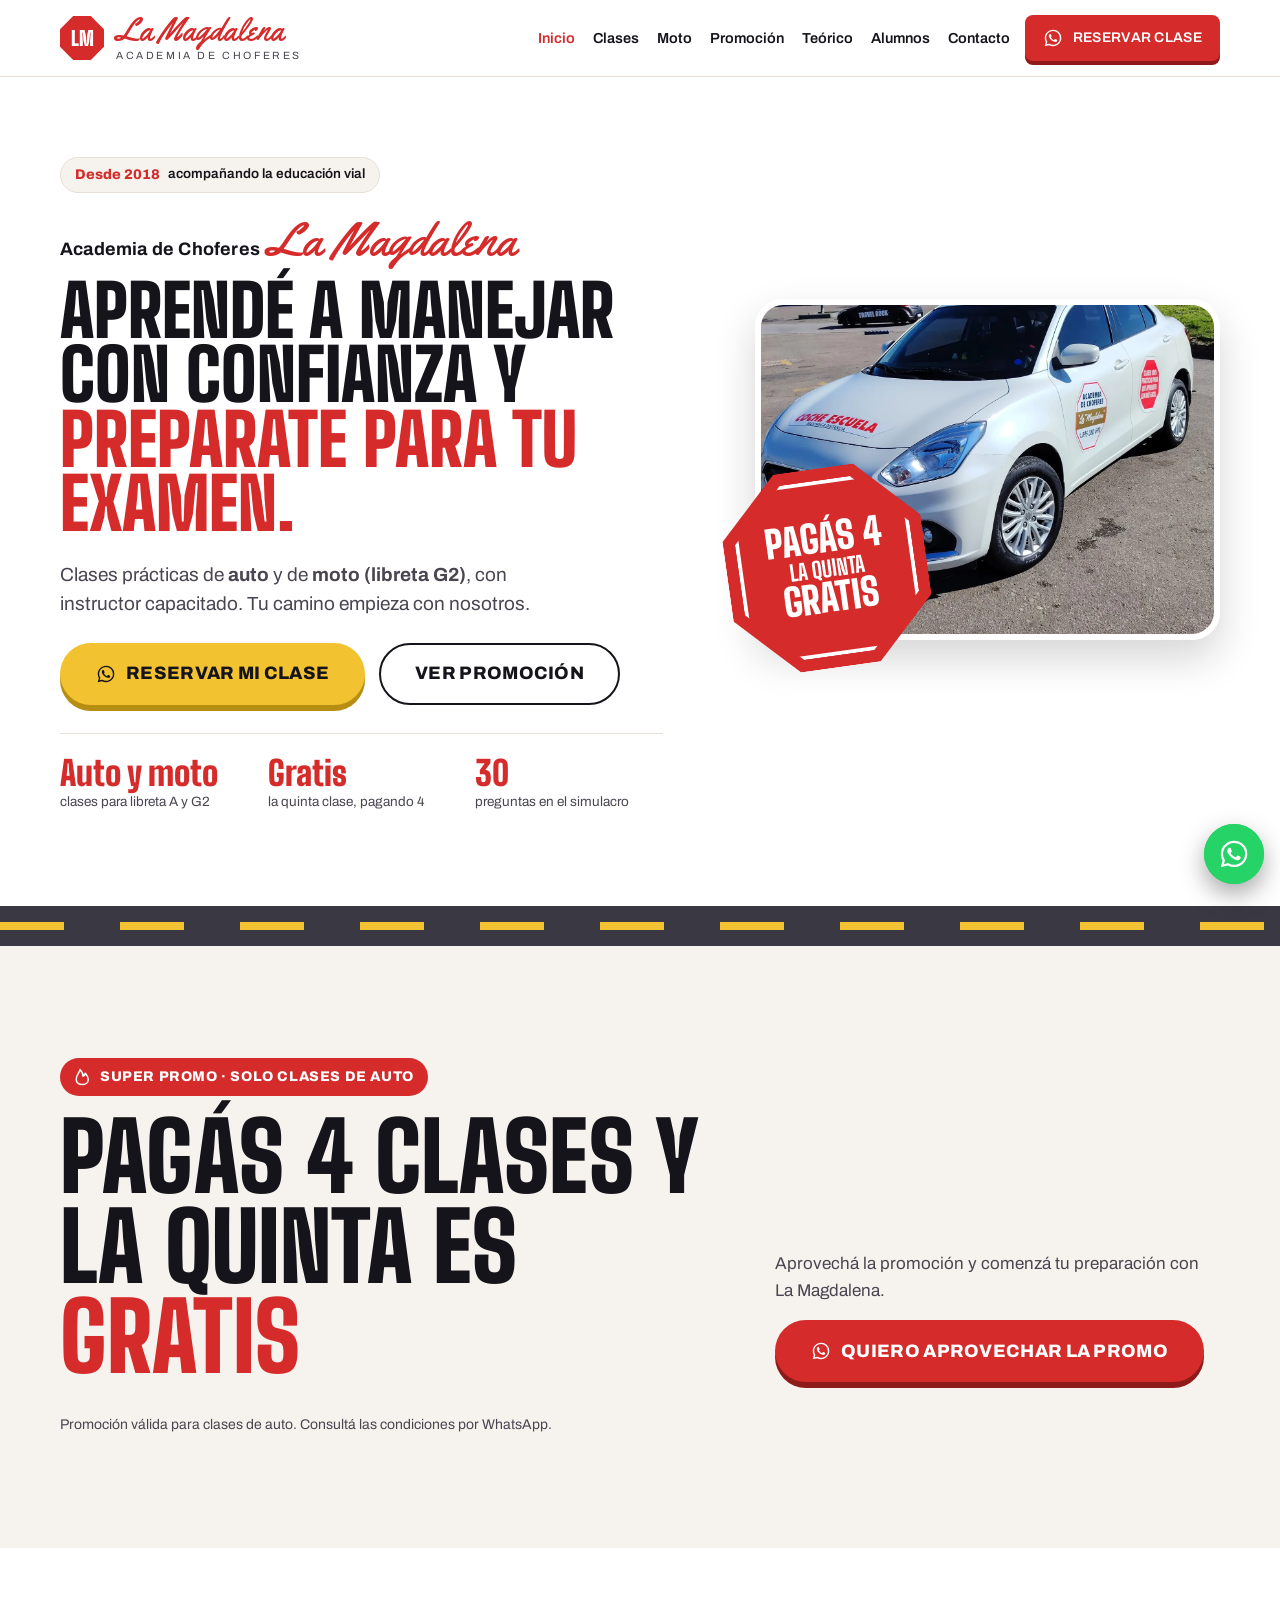
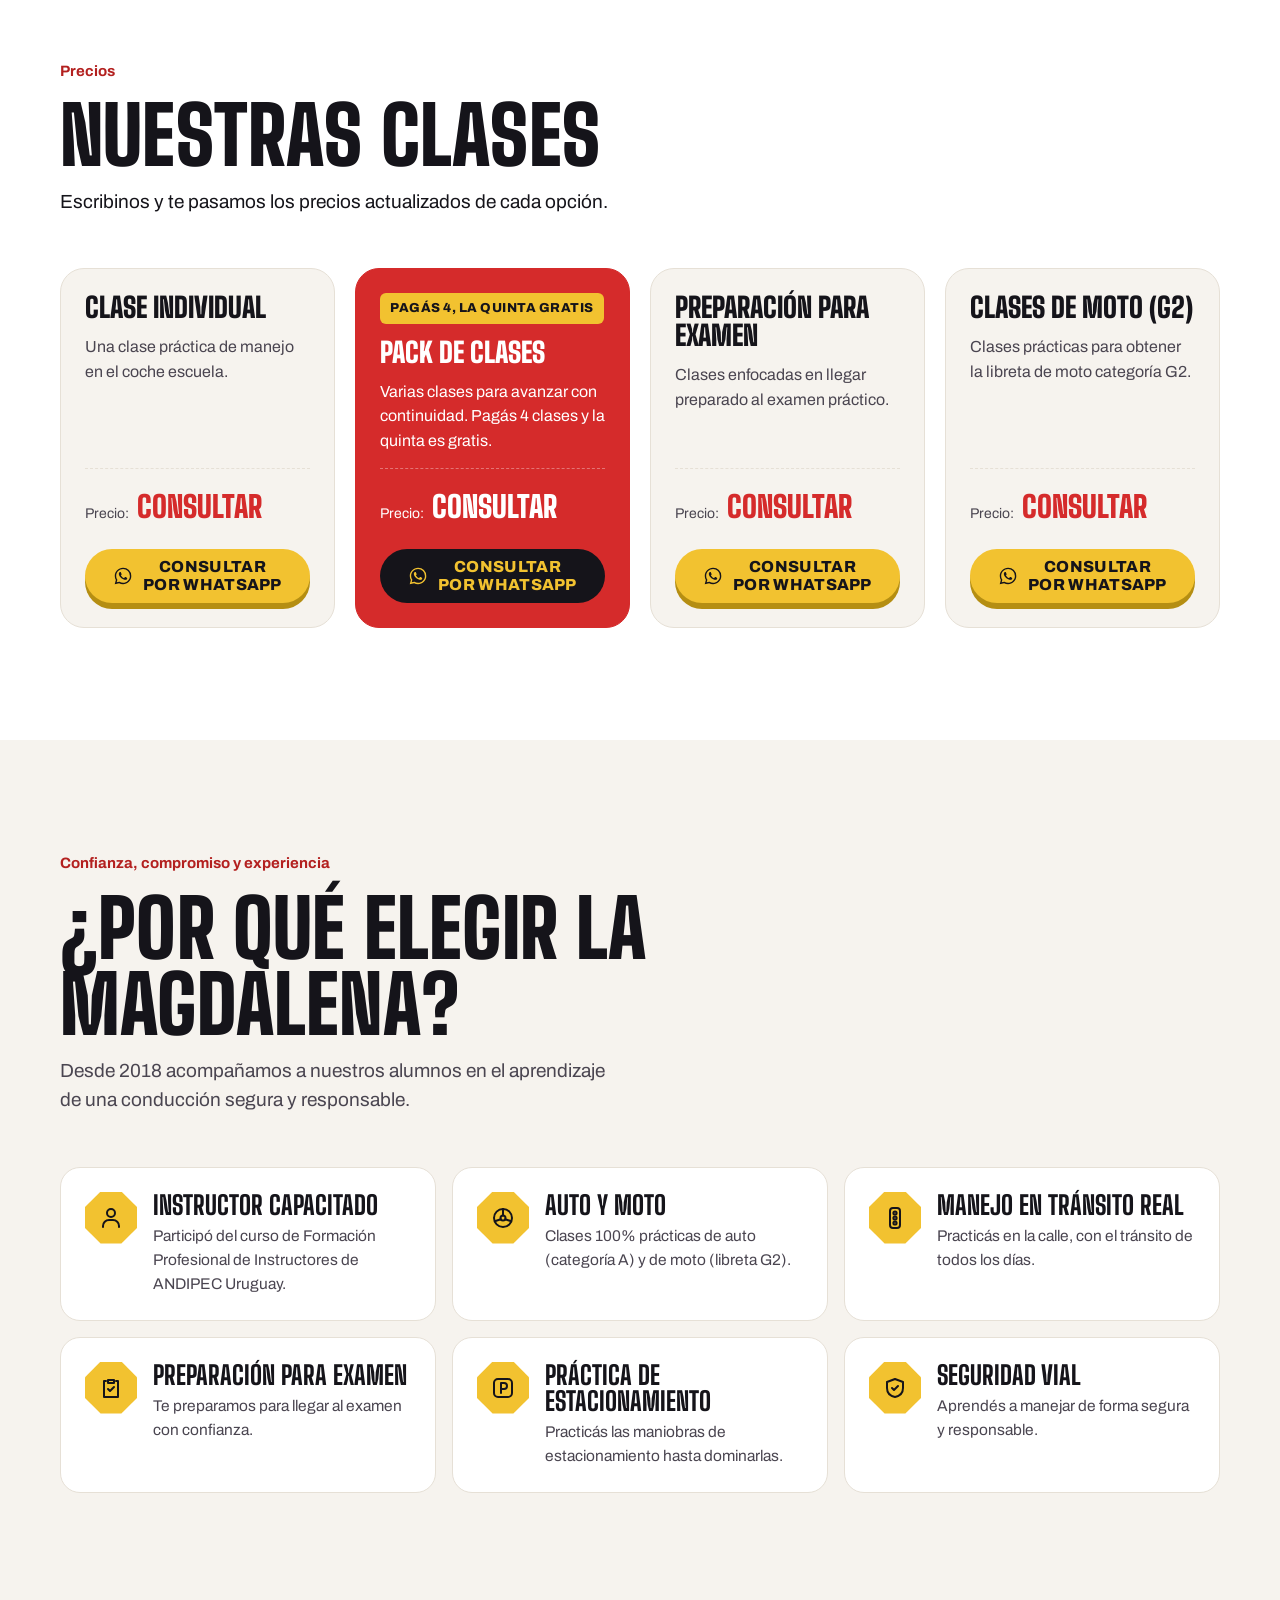
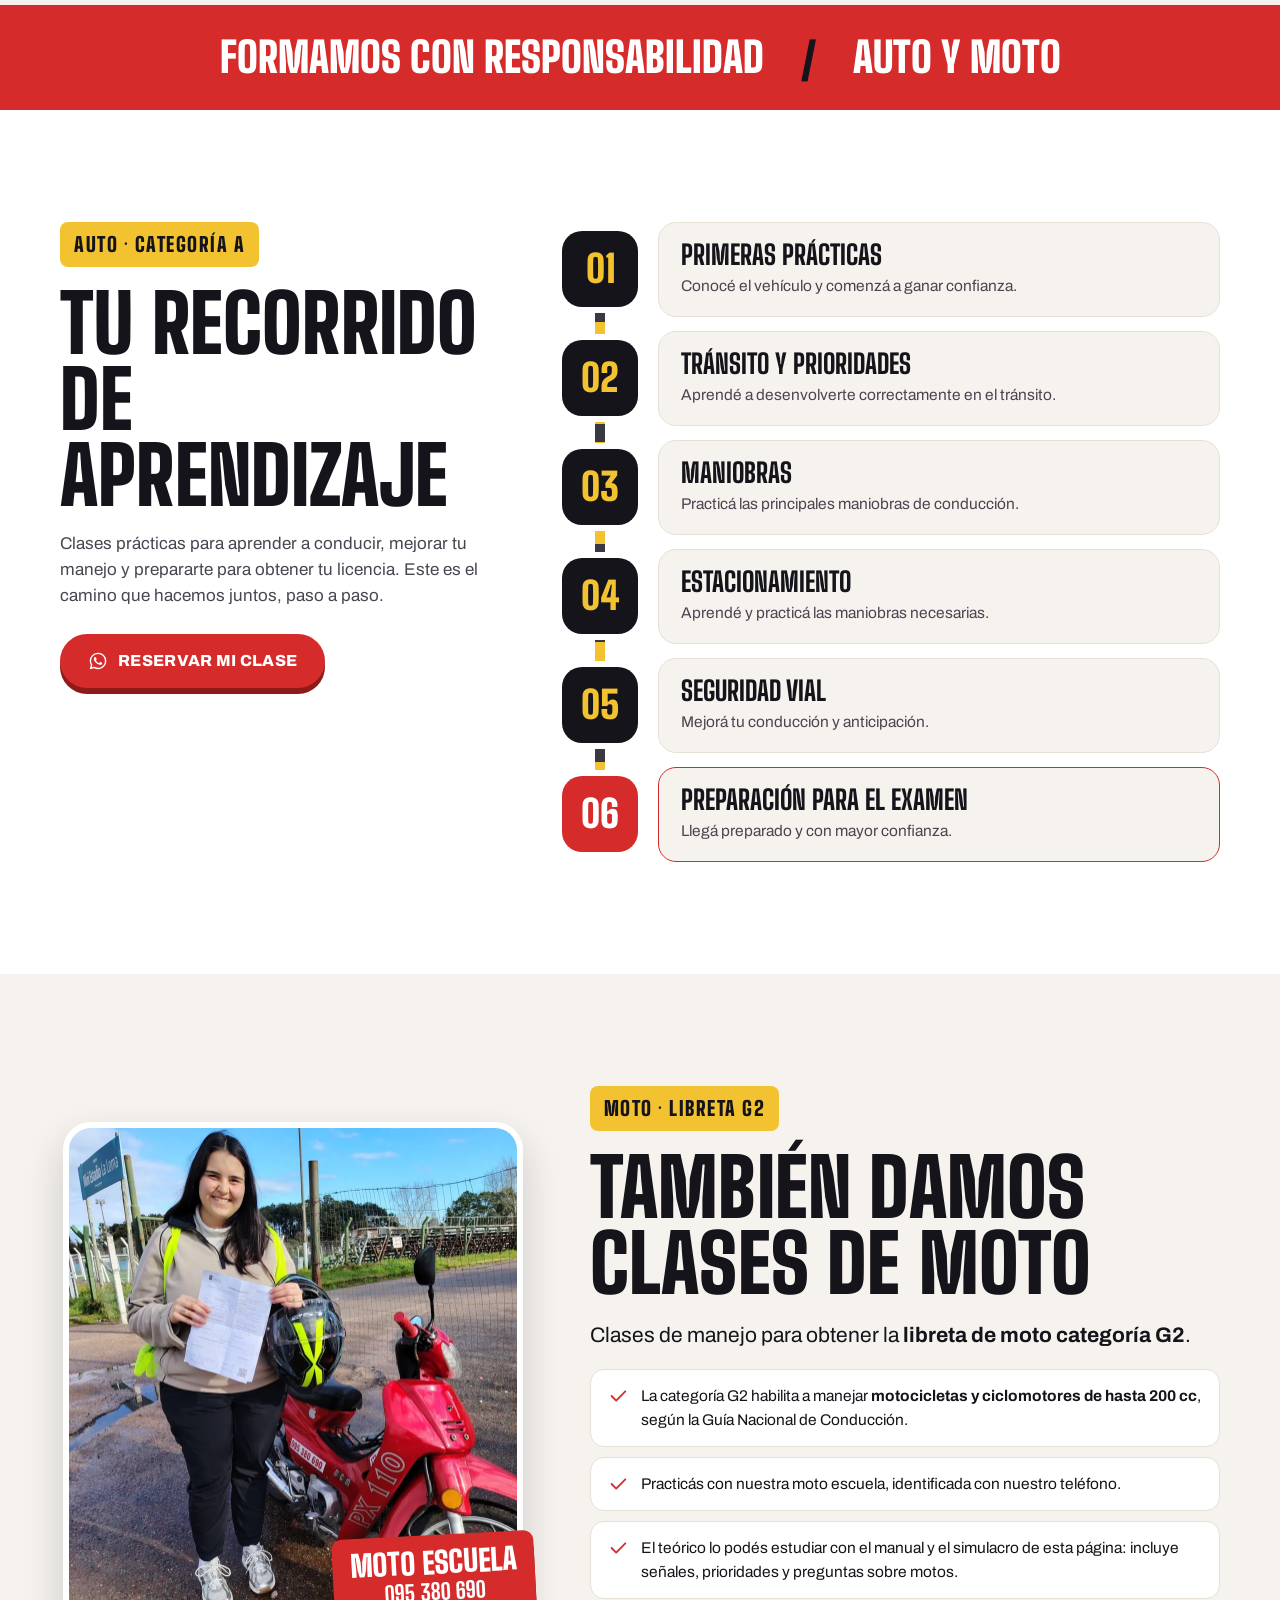
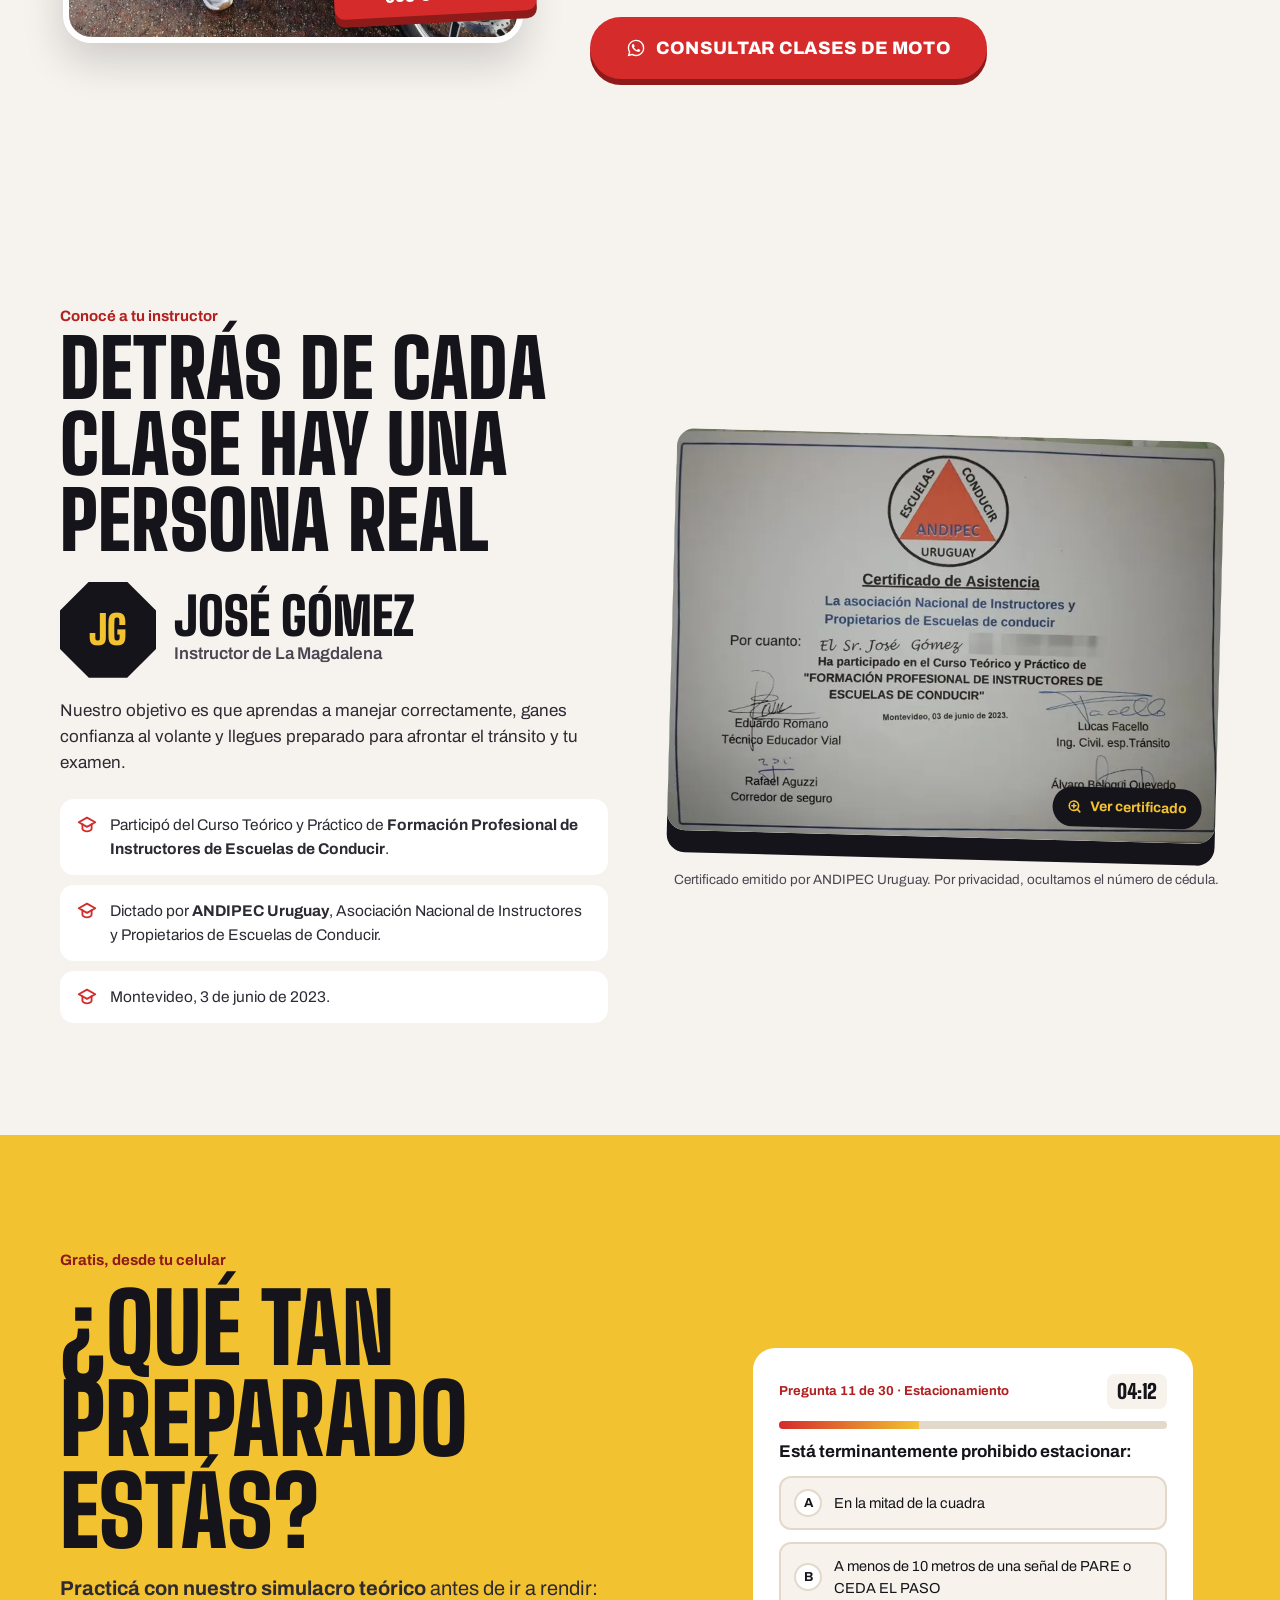
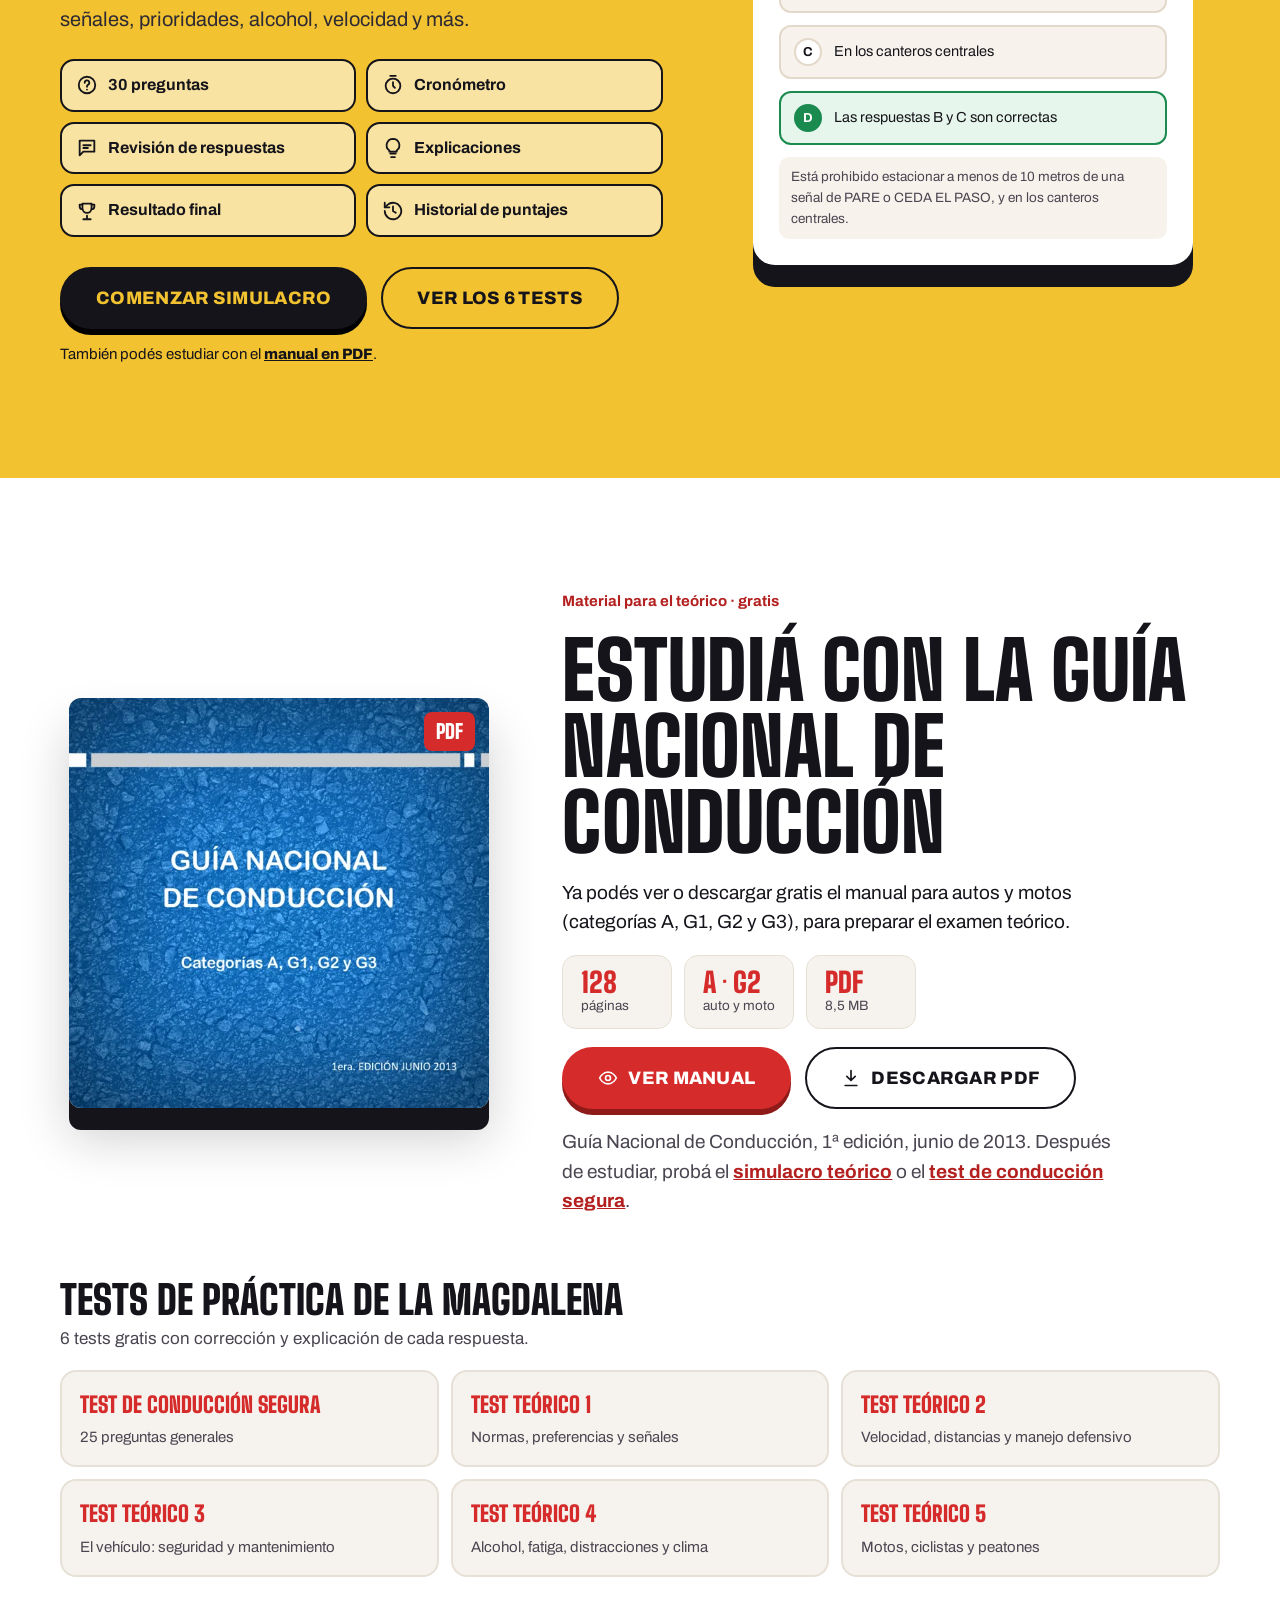
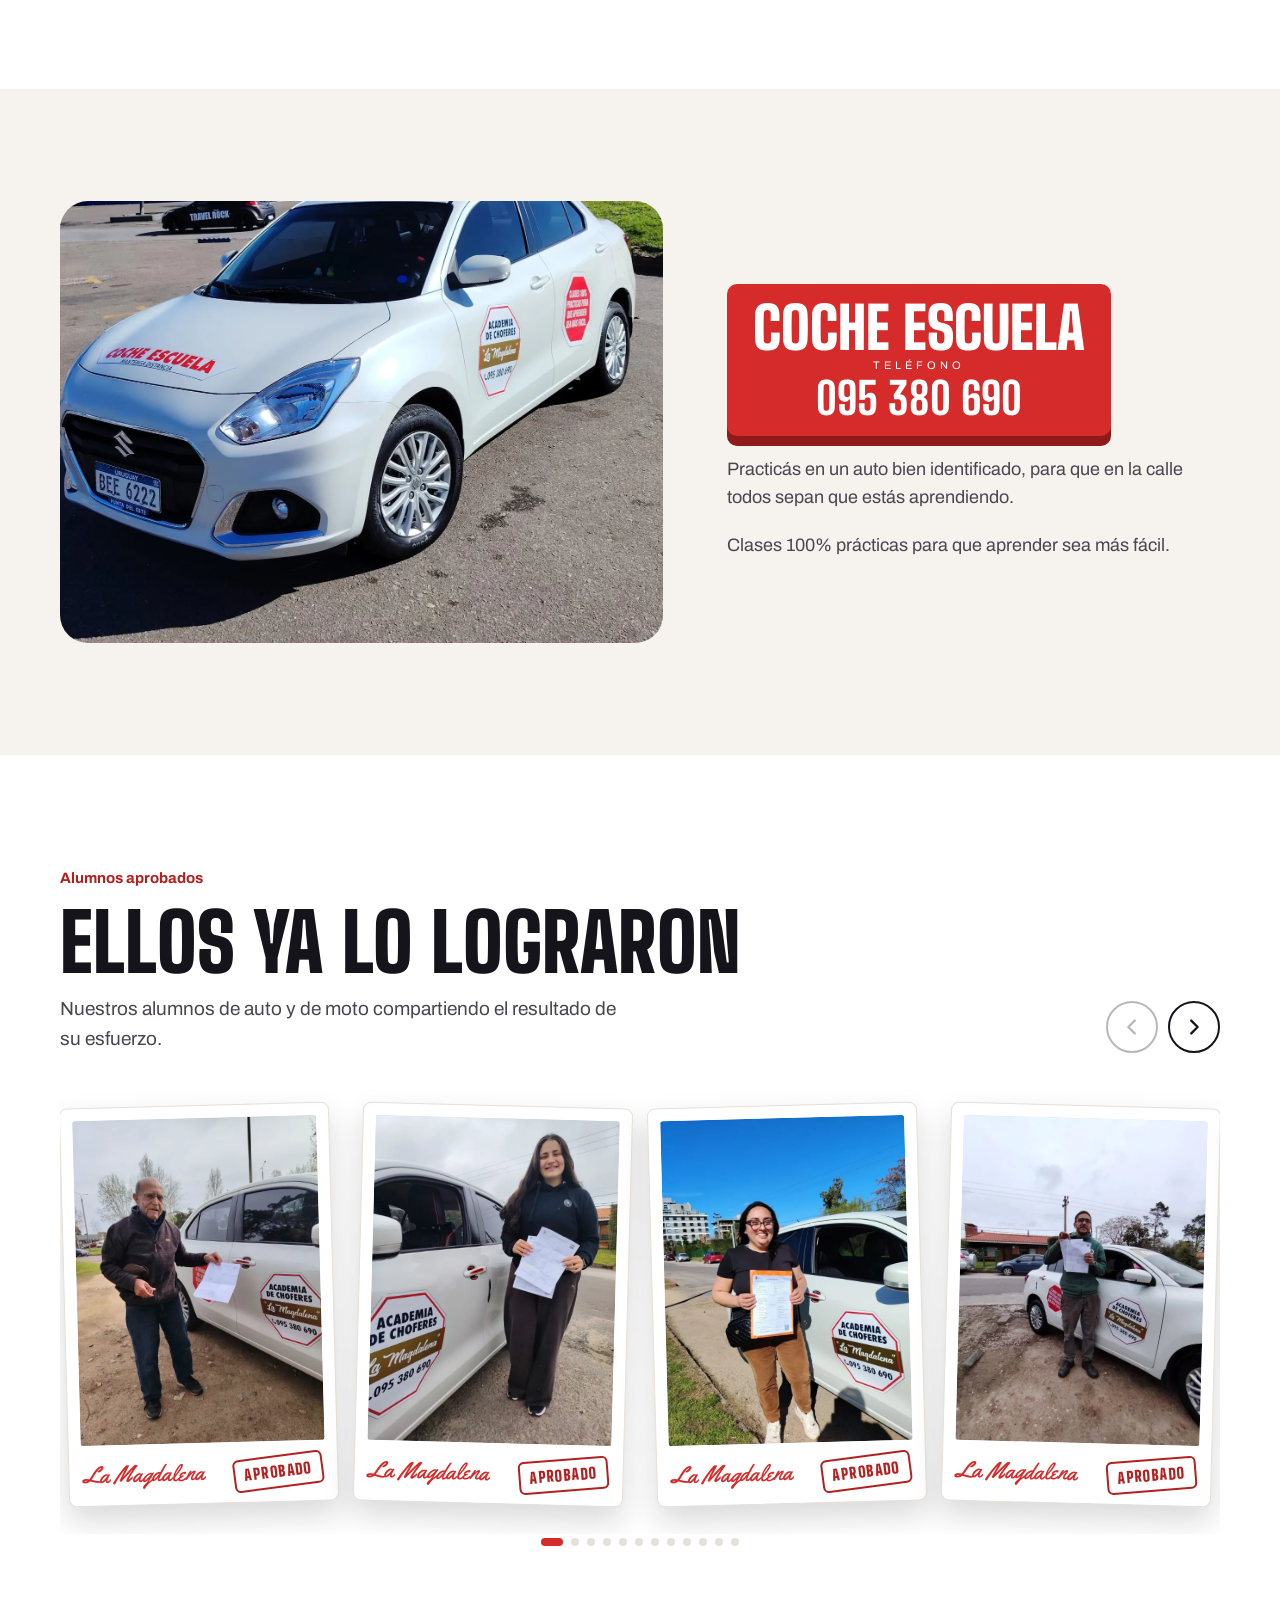
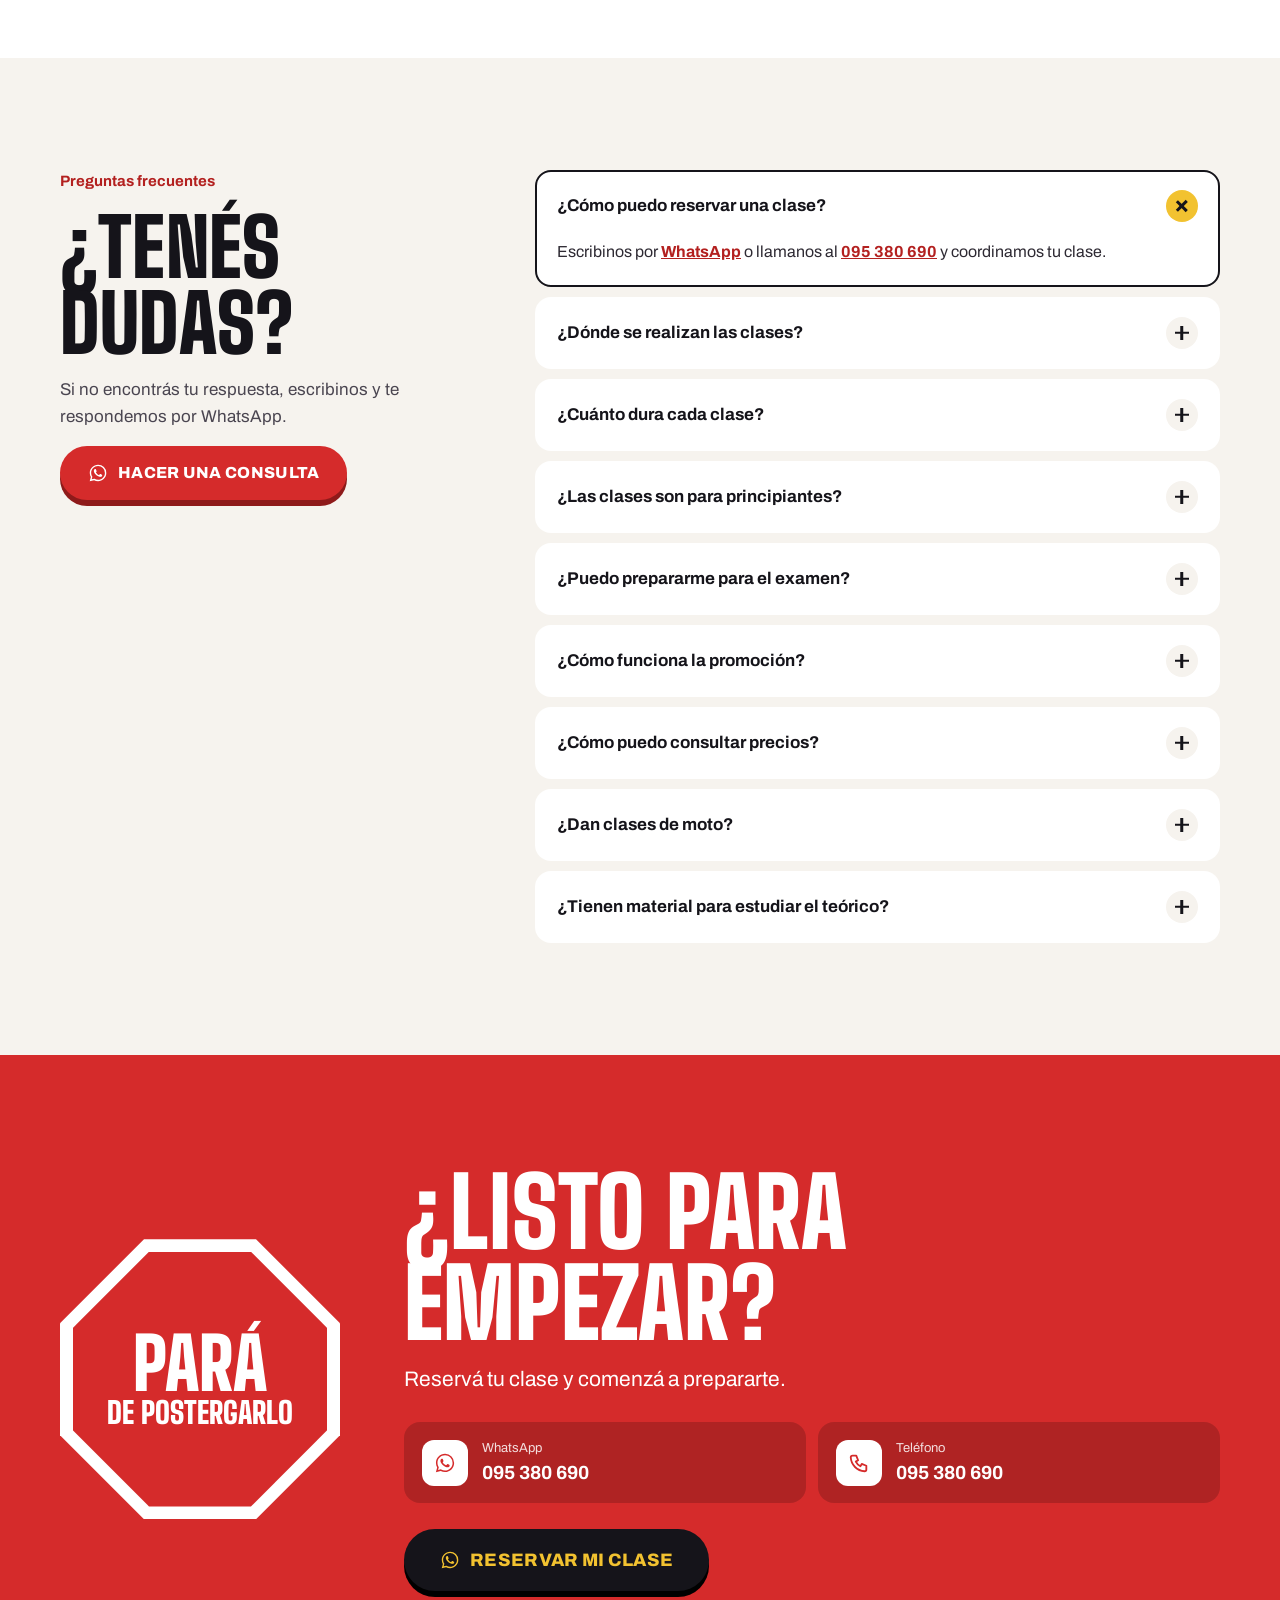
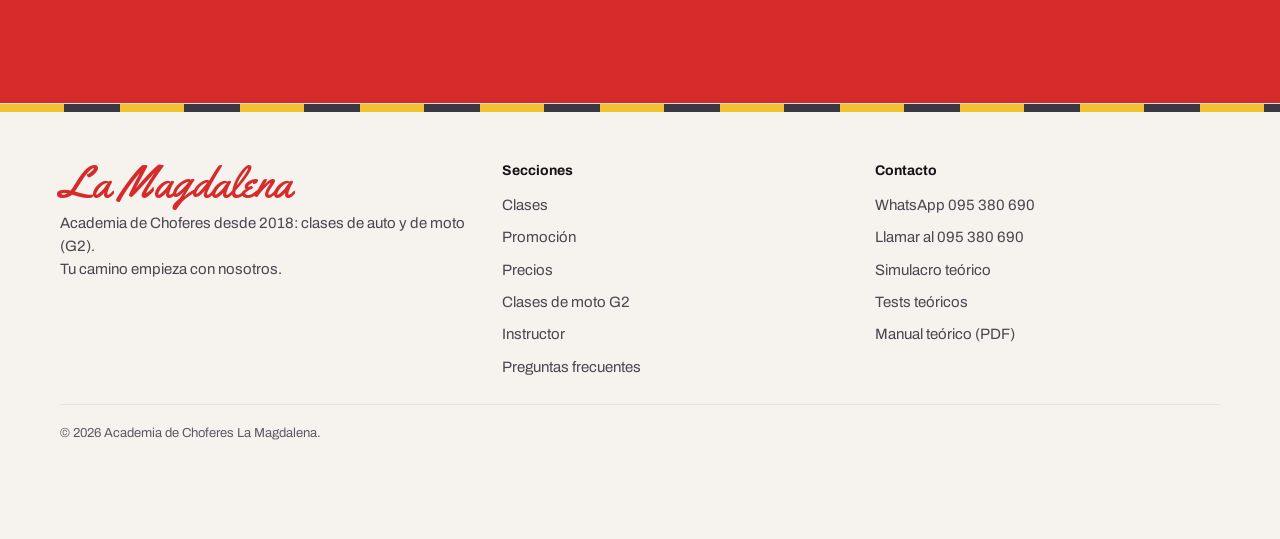
==== commit 4c3edacd: "Add files via upload" ====
--- a/index.html
+++ b/index.html
@@ -263,7 +263,7 @@
         <h2 class="display">¿Qué tan preparado estás?</h2>
         <p class="simu-lead"><strong>Practicá con nuestro simulacro teórico</strong> antes de ir a rendir: señales, prioridades, alcohol, velocidad y más.</p>
         <ul class="simu-lista"><li><svg viewBox="0 0 24 24" fill="none" stroke="currentColor" stroke-width="2" stroke-linecap="round" stroke-linejoin="round" aria-hidden="true"><circle cx="12" cy="12" r="9"/><path d="M9.5 9.5a2.5 2.5 0 1 1 3.5 2.3c-.6.3-1 .9-1 1.6V14"/><path d="M12 17h.01"/></svg>30 preguntas</li><li><svg viewBox="0 0 24 24" fill="none" stroke="currentColor" stroke-width="2" stroke-linecap="round" stroke-linejoin="round" aria-hidden="true"><circle cx="12" cy="13" r="8"/><path d="M12 9v4l2 2M9 2h6"/></svg>Cronómetro</li><li><svg viewBox="0 0 24 24" fill="none" stroke="currentColor" stroke-width="2" stroke-linecap="round" stroke-linejoin="round" aria-hidden="true"><path d="M4 4h16v12H8l-4 4z"/><path d="M8 9h8M8 12h5"/></svg>Revisión de respuestas</li><li><svg viewBox="0 0 24 24" fill="none" stroke="currentColor" stroke-width="2" stroke-linecap="round" stroke-linejoin="round" aria-hidden="true"><path d="M9 18h6M10 22h4"/><path d="M12 2a7 7 0 0 0-4 12.7V16h8v-1.3A7 7 0 0 0 12 2z"/></svg>Explicaciones</li><li><svg viewBox="0 0 24 24" fill="none" stroke="currentColor" stroke-width="2" stroke-linecap="round" stroke-linejoin="round" aria-hidden="true"><path d="M8 21h8M12 17v4M7 4h10v5a5 5 0 0 1-10 0z"/><path d="M17 5h3v2a3 3 0 0 1-3 3M7 5H4v2a3 3 0 0 0 3 3"/></svg>Resultado final</li><li><svg viewBox="0 0 24 24" fill="none" stroke="currentColor" stroke-width="2" stroke-linecap="round" stroke-linejoin="round" aria-hidden="true"><path d="M3 12a9 9 0 1 0 3-6.7L3 8"/><path d="M3 3v5h5M12 7v5l3 2"/></svg>Historial de puntajes</li></ul>
-        <div class="botones"><a href="simulacro.html" class="btn btn-negro btn-grande">Comenzar simulacro</a><a href="test-conduccion-segura.html" class="btn btn-borde btn-grande">Test de conducción segura</a></div>
+        <div class="botones"><a href="simulacro.html" class="btn btn-negro btn-grande">Comenzar simulacro</a><a href="#tests" class="btn btn-borde btn-grande">Ver los 6 tests</a></div>
         <p class="simu-extra">También podés estudiar con el <a href="#teorico">manual en PDF</a>.</p>
       </div>
       <div class="hoja revelar" aria-hidden="true">
@@ -302,6 +302,18 @@
         <p class="manual-nota">Guía Nacional de Conducción, 1ª edición, junio de 2013. Después de estudiar, probá el <a href="simulacro.html">simulacro teórico</a> o el <a href="test-conduccion-segura.html">test de conducción segura</a>.</p>
       </div>
     </div>
+    <div class="contenedor tests-lista revelar" id="tests">
+      <h3>Tests de práctica de La Magdalena</h3>
+      <p>6 tests gratis con corrección y explicación de cada respuesta.</p>
+      <ul>
+        <li><a href="test-conduccion-segura.html"><b>Test de conducción segura</b><span>25 preguntas generales</span></a></li>
+        <li><a href="test-teorico-1.html"><b>Test teórico 1</b><span>Normas, preferencias y señales</span></a></li>
+        <li><a href="test-teorico-2.html"><b>Test teórico 2</b><span>Velocidad, distancias y manejo defensivo</span></a></li>
+        <li><a href="test-teorico-3.html"><b>Test teórico 3</b><span>El vehículo: seguridad y mantenimiento</span></a></li>
+        <li><a href="test-teorico-4.html"><b>Test teórico 4</b><span>Alcohol, fatiga, distracciones y clima</span></a></li>
+        <li><a href="test-teorico-5.html"><b>Test teórico 5</b><span>Motos, ciclistas y peatones</span></a></li>
+      </ul>
+    </div>
   </section>
 
   <!-- ================= COCHE ESCUELA ================= -->
@@ -456,7 +468,7 @@
     <div class="pie">
       <div><span class="script">La Magdalena</span><p>Academia de Choferes desde 2018: clases de auto y de moto (G2).<br>Tu camino empieza con nosotros.</p></div>
       <div><h3>Secciones</h3><ul><li><a href="#clases">Clases</a></li><li><a href="#promo">Promoción</a></li><li><a href="#precios">Precios</a></li><li><a href="#moto">Clases de moto G2</a></li><li><a href="#instructor">Instructor</a></li><li><a href="#faq">Preguntas frecuentes</a></li></ul></div>
-      <div><h3>Contacto</h3><ul><li><a href="https://wa.me/59895380690?text=Hola%2C%20quiero%20reservar%20una%20clase%20de%20manejo." target="_blank" rel="noopener">WhatsApp 095 380 690</a></li><li><a href="tel:+59895380690">Llamar al 095 380 690</a></li><li><a href="simulacro.html">Simulacro teórico</a></li><li><a href="test-conduccion-segura.html">Test de conducción segura</a></li><li><a href="assets/docs/guia-nacional-de-conduccion.pdf" target="_blank" rel="noopener">Manual teórico (PDF)</a></li></ul></div>
+      <div><h3>Contacto</h3><ul><li><a href="https://wa.me/59895380690?text=Hola%2C%20quiero%20reservar%20una%20clase%20de%20manejo." target="_blank" rel="noopener">WhatsApp 095 380 690</a></li><li><a href="tel:+59895380690">Llamar al 095 380 690</a></li><li><a href="simulacro.html">Simulacro teórico</a></li><li><a href="#tests">Tests teóricos</a></li><li><a href="assets/docs/guia-nacional-de-conduccion.pdf" target="_blank" rel="noopener">Manual teórico (PDF)</a></li></ul></div>
     </div>
     <p class="legal">© <span id="anio">2026</span> Academia de Choferes La Magdalena.</p>
   </div>
--- a/styles.css
+++ b/styles.css
@@ -456,3 +456,15 @@
   .manual-datos{display:grid;grid-template-columns:repeat(3,minmax(0,1fr));width:100%;gap:8px}
   .manual-datos b{font-size:22px}
 }
+
+/* ===== Lista de tests ===== */
+.tests-lista{margin-top:clamp(40px,6vw,64px)}
+.tests-lista h3{font-family:var(--display);font-weight:900;font-size:clamp(28px,4vw,40px);text-transform:uppercase;line-height:1}
+.tests-lista>p{margin:6px 0 18px;color:var(--texto-oscuro-suave)}
+.tests-lista ul{list-style:none;margin:0;padding:0;display:grid;grid-template-columns:repeat(3,minmax(0,1fr));gap:12px}
+.tests-lista a{display:flex;flex-direction:column;gap:4px;height:100%;padding:16px 18px;border:2px solid var(--borde);border-radius:16px;background:var(--gris-fondo);color:var(--asfalto);text-decoration:none;transition:border-color .15s ease,transform .15s ease}
+.tests-lista a:hover{border-color:var(--rojo);transform:translateY(-2px)}
+.tests-lista b{font-family:var(--display);font-weight:900;font-size:22px;text-transform:uppercase;color:var(--rojo)}
+.tests-lista span{font-size:15px;color:var(--texto-oscuro-suave)}
+@media (max-width:980px){.tests-lista ul{grid-template-columns:repeat(2,minmax(0,1fr))}}
+@media (max-width:640px){.tests-lista ul{grid-template-columns:minmax(0,1fr)}}
